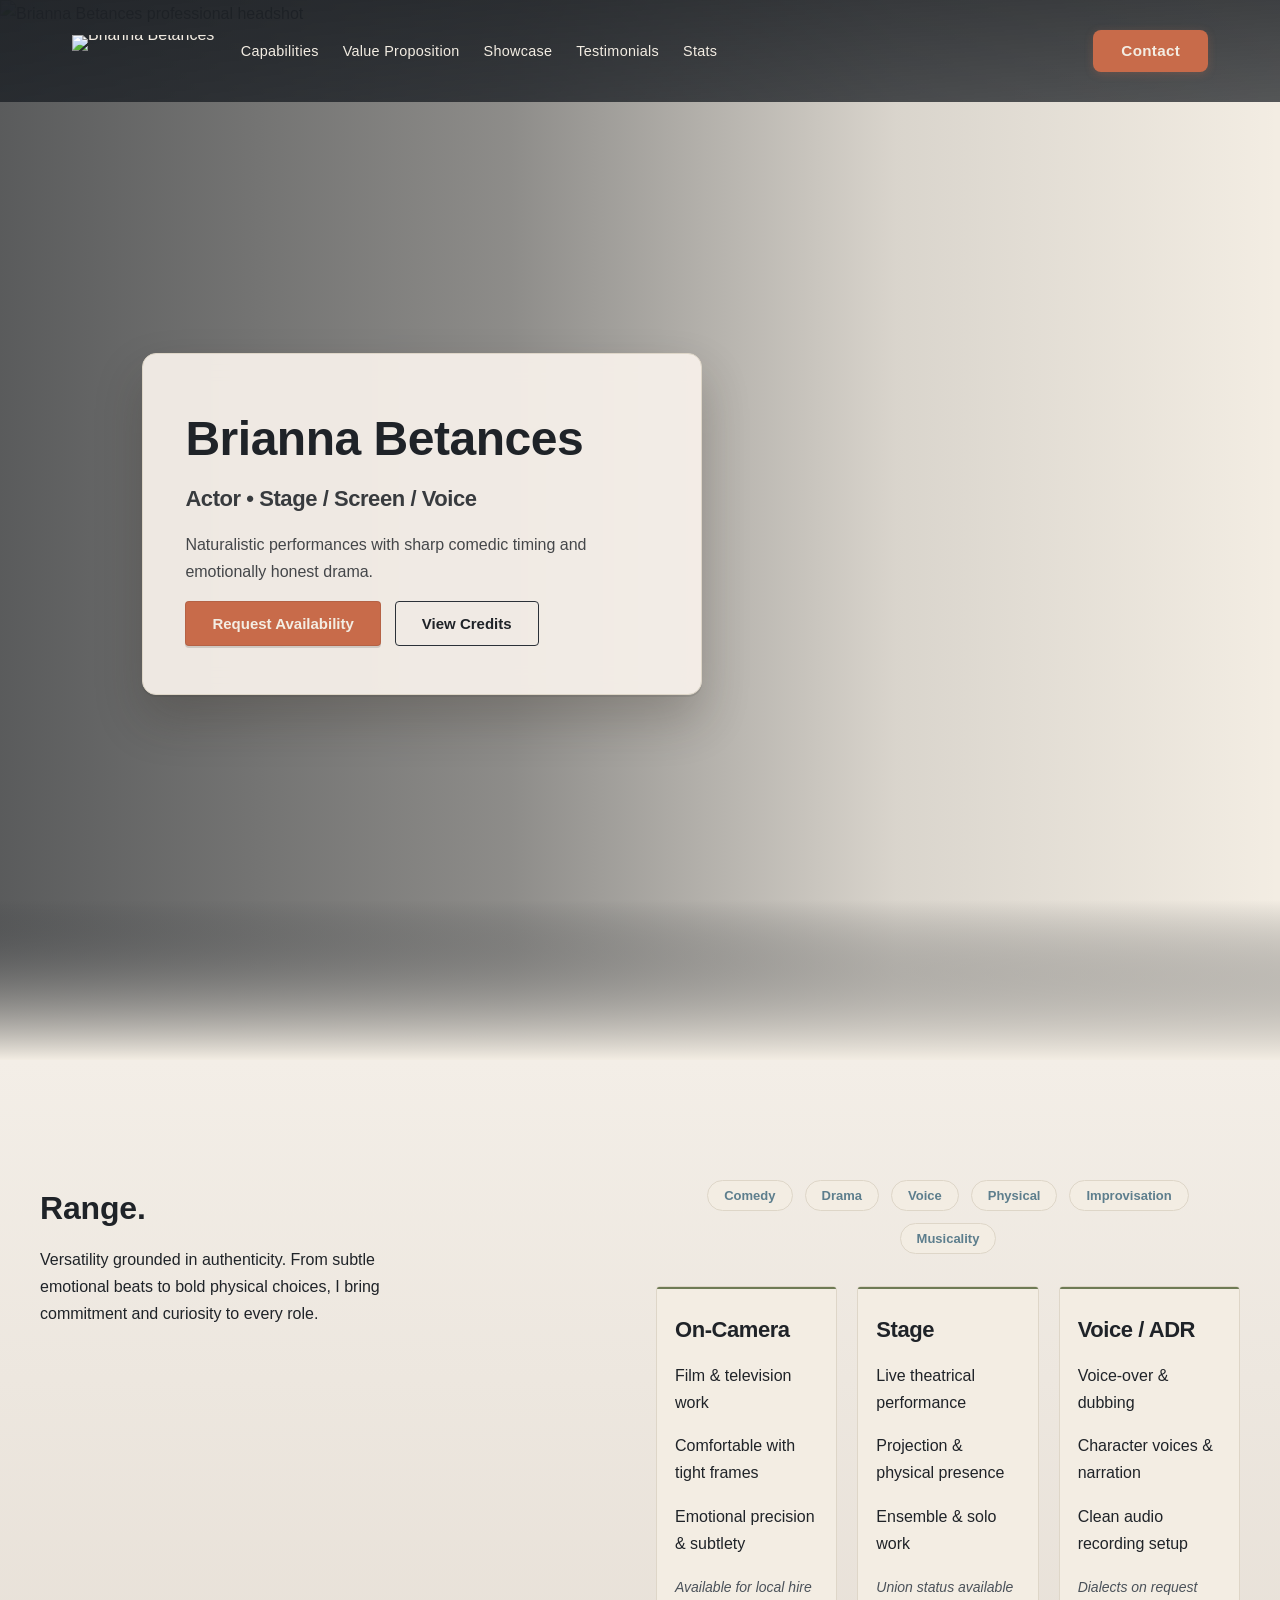
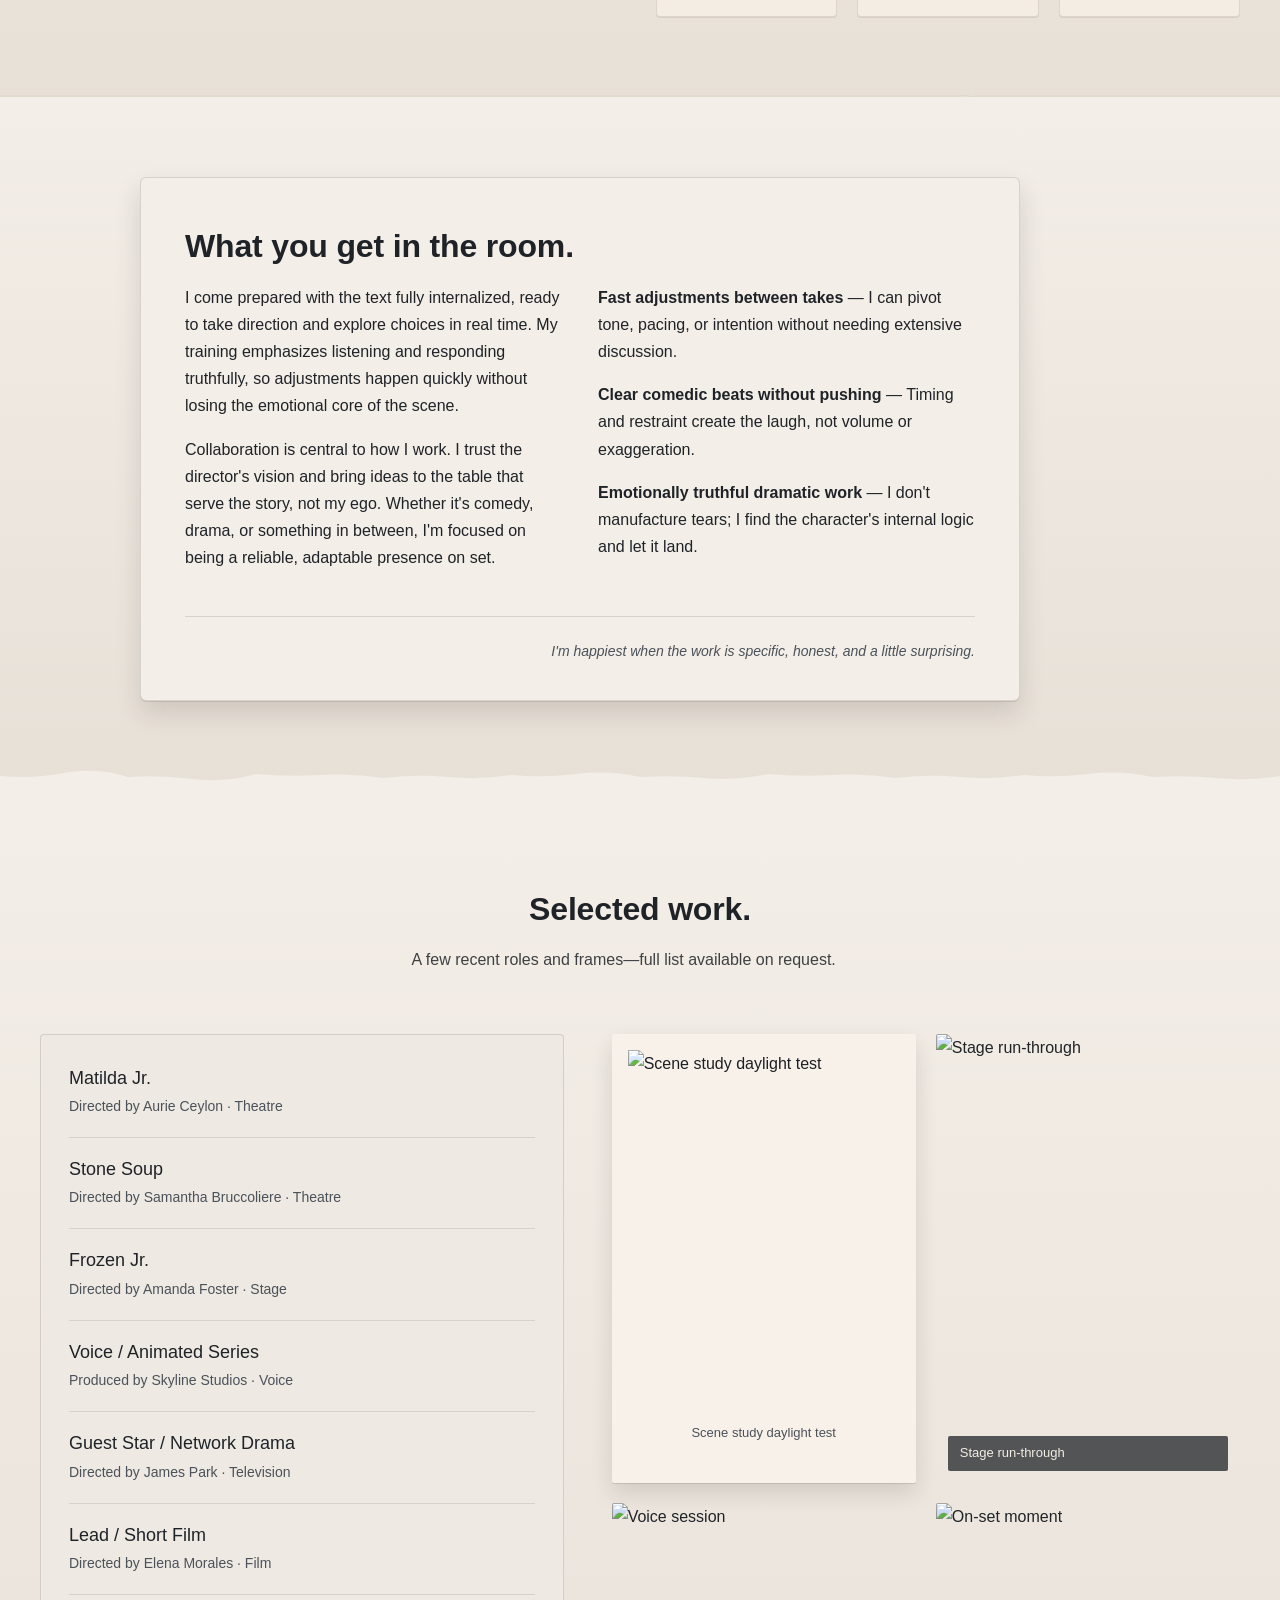
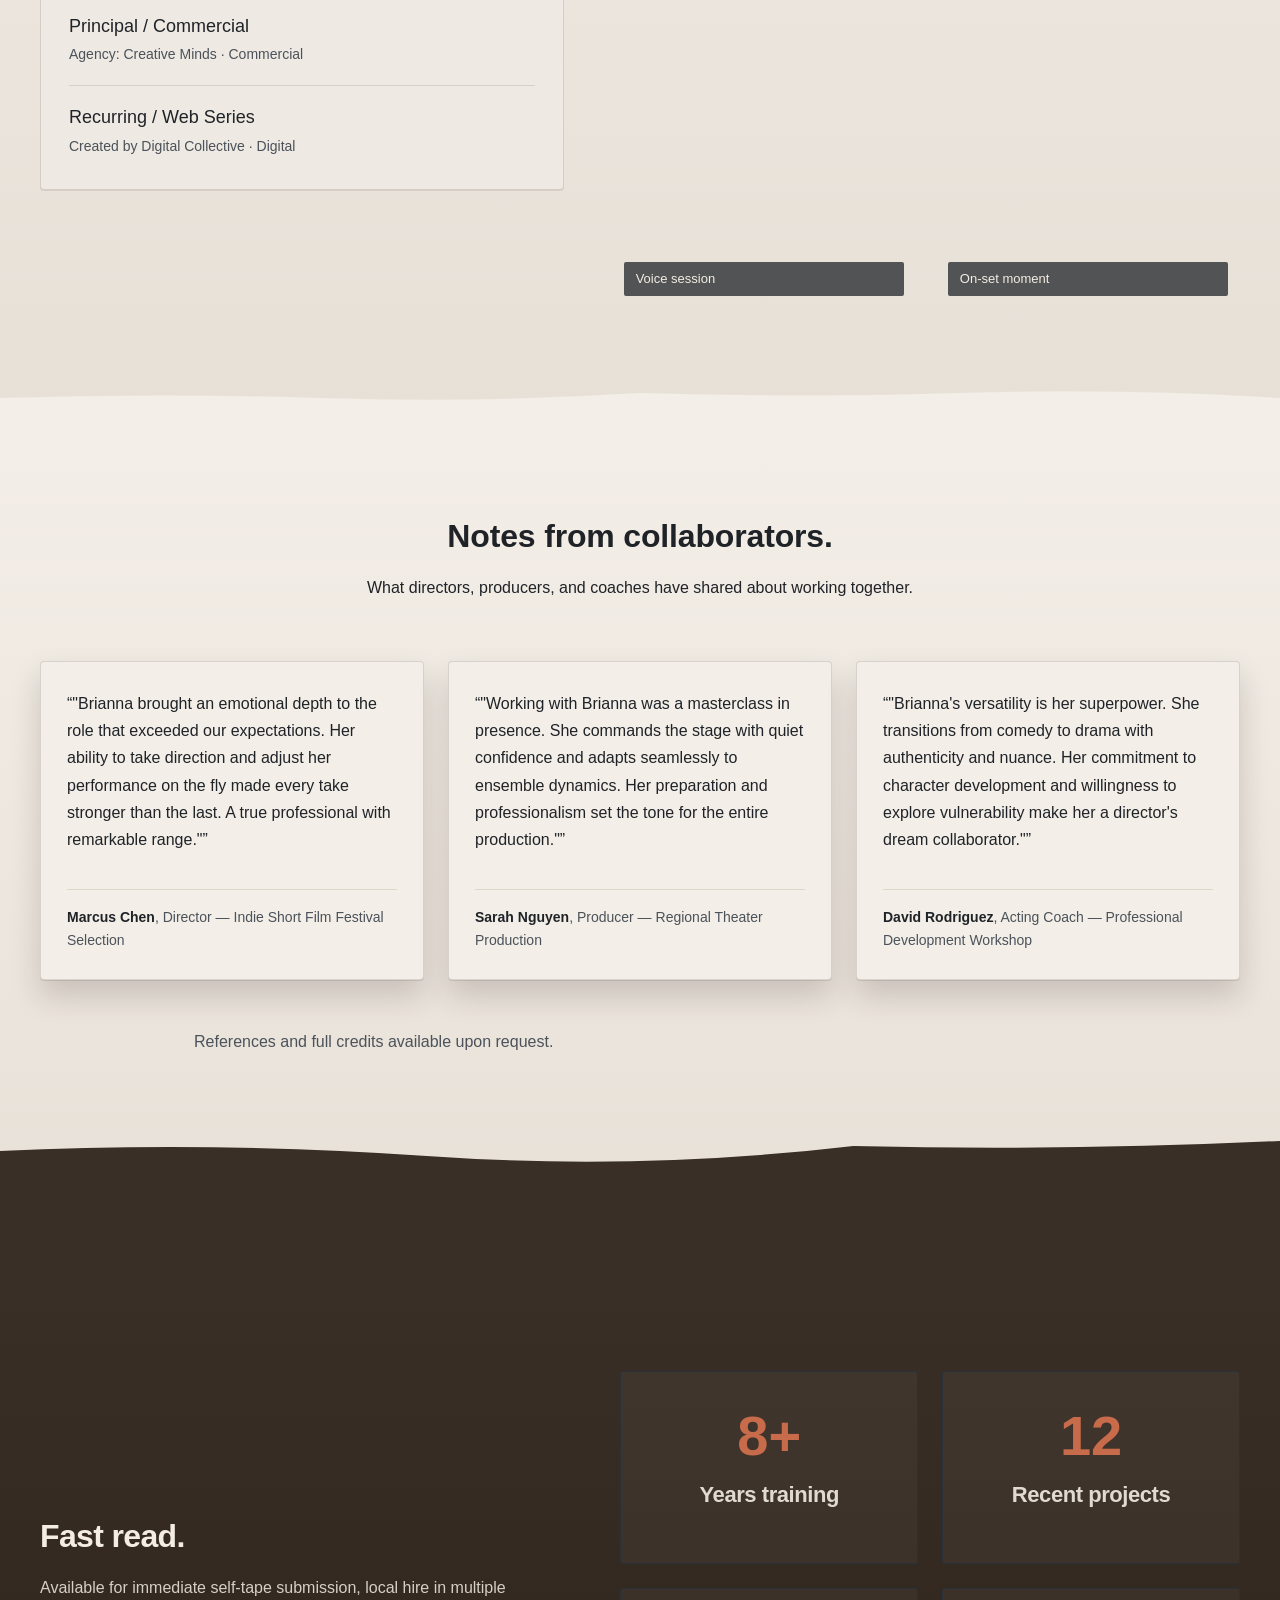
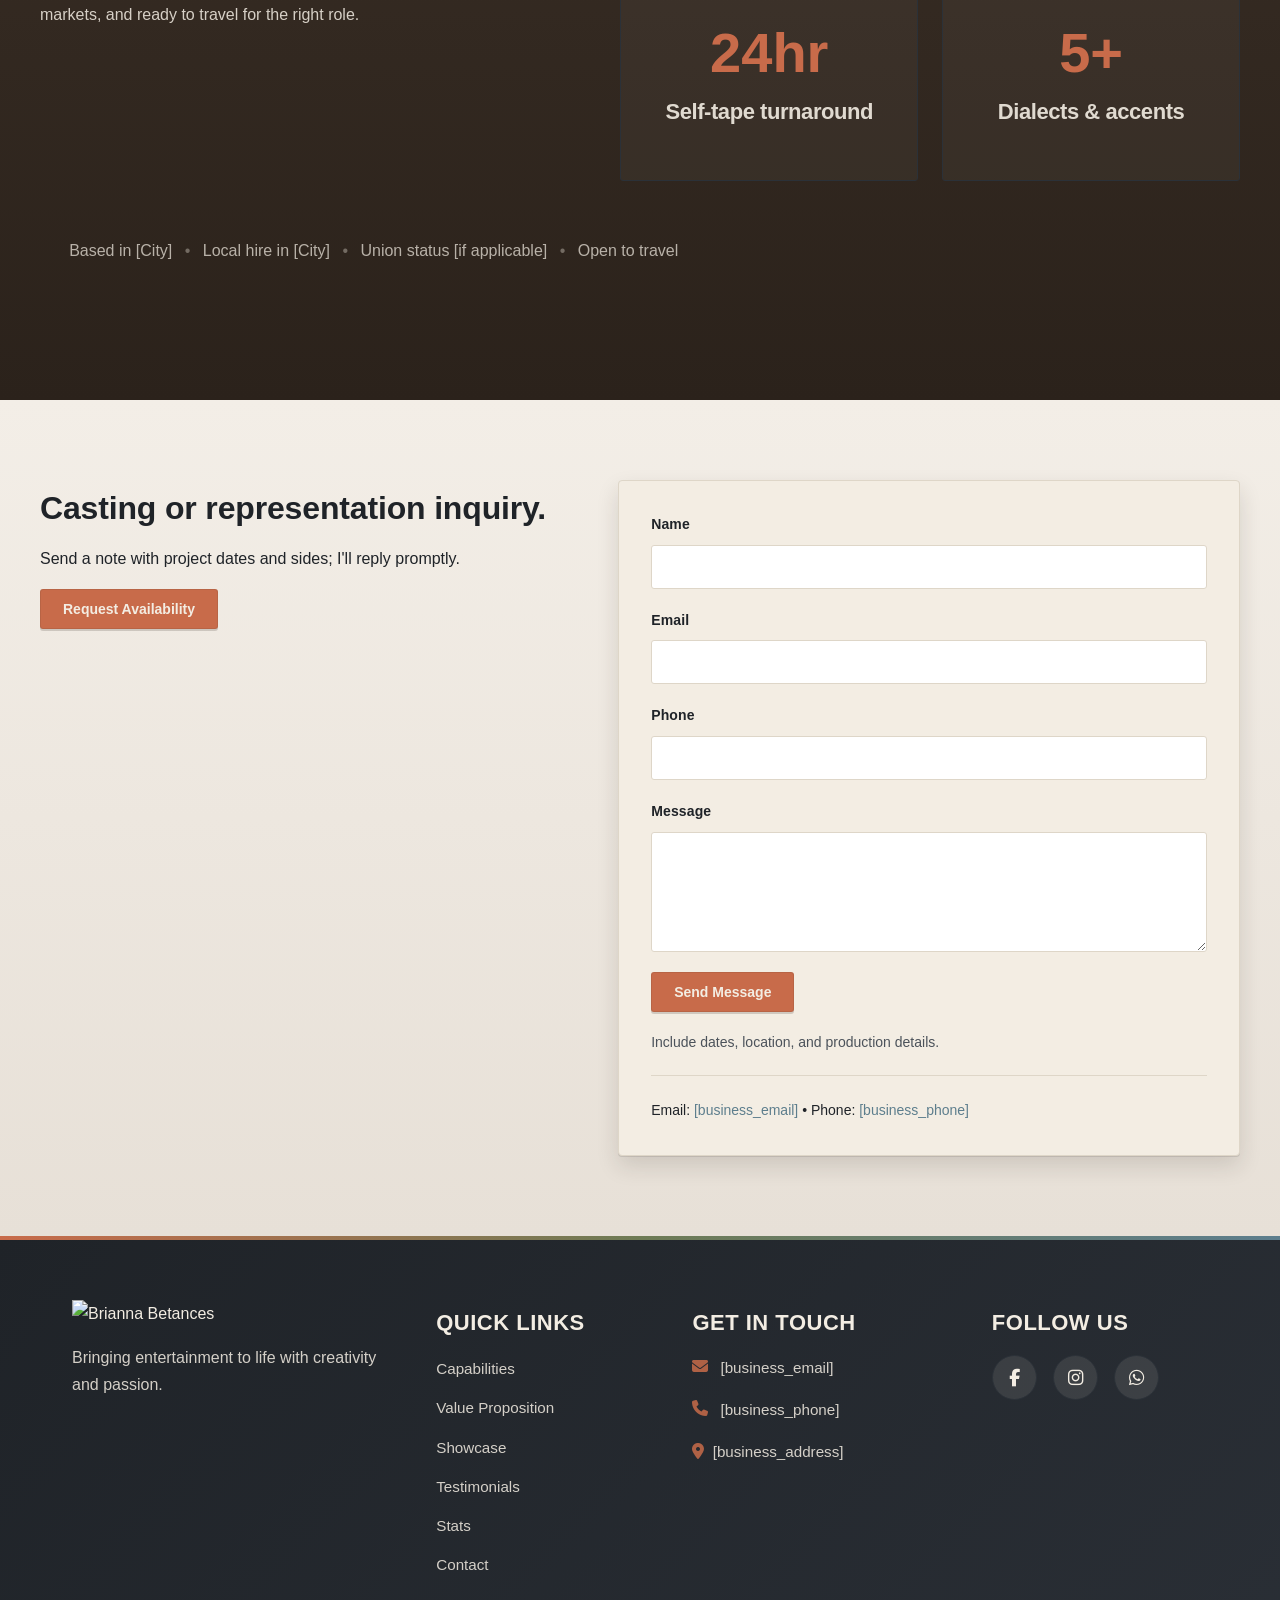
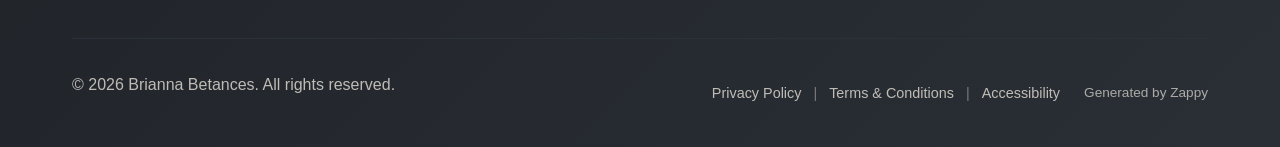
==== index.html @ 8a469cc2 "Background sync: Progressive GitHub Sync" ====
<!DOCTYPE html>
<html lang="en" dir="ltr">
<head>
    <meta charset="UTF-8">
    <meta name="viewport" content="width=device-width, initial-scale=1.0">
    <meta name="robots" content="index, follow">
    <title>Voice Acting Portfolio &amp; Headshots — Brianna Betances</title>
    <meta name="description" content="Explore Brianna Betances&#39; professional acting portfolio featuring voice acting demos, theatrical headshots, and performance reels. Discover versatile talent ready for your next production.">
    <meta name="keywords" content="voice acting portfolio, acting portfolio headshots, actor portfolio, acting portfolio examples, professional acting showcase">
    
    <!-- Favicons -->
    <link rel="icon" type="image/x-icon" href="/assets/favicon.ico">
    <link rel="icon" type="image/png" sizes="16x16" href="/assets/favicon-16x16.png">
    <link rel="icon" type="image/png" sizes="32x32" href="/assets/favicon-32x32.png">
    <link rel="icon" type="image/png" sizes="48x48" href="/assets/favicon-48x48.png">
    <link rel="icon" type="image/png" sizes="192x192" href="/assets/favicon-192x192.png">
    <link rel="icon" type="image/png" sizes="512x512" href="/assets/favicon-512x512.png">
    <link rel="apple-touch-icon" href="/assets/apple-touch-icon.png">
    <!-- Zappy Analytics -->
<script>
(function() {
  'use strict';
  
  // Configuration
  var config = {
    websiteId: '233d50db-b3a7-4fcc-b76b-6f503cc0b93e',
    apiUrl: 'https://api.zappy5.com/api/analytics/track',
    sessionDuration: 30 * 60 * 1000, // 30 minutes
    visitorDuration: 30 * 24 * 60 * 60 * 1000, // 30 days
    trackPageViews: true,
    trackClicks: true,
    trackFormSubmissions: true
  };
  
  // Generate or retrieve persistent visitor ID (30 days)
  function getVisitorId() {
    var visitorKey = 'zappy_visitor_' + config.websiteId;
    var visitor = null;
    
    try {
      visitor = localStorage.getItem(visitorKey);
      if (visitor) {
        var visitorData = JSON.parse(visitor);
        var now = Date.now();
        
        // Check if visitor ID is still valid (30 days)
        if (now - visitorData.created < config.visitorDuration) {
          // Update last seen timestamp
          visitorData.lastSeen = now;
          localStorage.setItem(visitorKey, JSON.stringify(visitorData));
          return visitorData.id;
        }
      }
    } catch (e) {
      console.warn('Zappy Analytics: LocalStorage not available');
    }
    
    // Generate new visitor ID
    var newVisitorId = 'zv_' + Date.now() + '_' + Math.random().toString(36).substr(2, 9);
    
    try {
      localStorage.setItem(visitorKey, JSON.stringify({
        id: newVisitorId,
        created: Date.now(),
        lastSeen: Date.now()
      }));
    } catch (e) {
      // Continue without local storage
    }
    
    return newVisitorId;
  }
  
  // Generate or retrieve session ID (30 minutes)
  function getSessionId() {
    var sessionKey = 'zappy_session_' + config.websiteId;
    var session = null;
    
    try {
      session = sessionStorage.getItem(sessionKey);
      if (session) {
        var sessionData = JSON.parse(session);
        var now = Date.now();
        
        // Check if session is still valid
        if (now - sessionData.timestamp < config.sessionDuration) {
          // Update timestamp
          sessionData.timestamp = now;
          sessionStorage.setItem(sessionKey, JSON.stringify(sessionData));
          return sessionData.id;
        }
      }
    } catch (e) {
      console.warn('Zappy Analytics: SessionStorage not available');
    }
    
    // Generate new session ID
    var newSessionId = 'zs_' + Date.now() + '_' + Math.random().toString(36).substr(2, 9);
    
    try {
      sessionStorage.setItem(sessionKey, JSON.stringify({
        id: newSessionId,
        timestamp: Date.now()
      }));
    } catch (e) {
      // Continue without session storage
    }
    
    return newSessionId;
  }
  
  var visitorId = getVisitorId();
  var sessionId = getSessionId();
  
  // Track an event
  function trackEvent(eventType, data) {
    data = data || {};
    
    var eventData = {
      website_id: config.websiteId,
      event_type: eventType,
      page_path: window.location.pathname,
      referrer: document.referrer || 'direct',
      visitor_id: visitorId,
      session_id: sessionId,
      metadata: data
    };
    
    // Use sendBeacon if available (better for page unload events)
    if (navigator.sendBeacon) {
      var blob = new Blob([JSON.stringify(eventData)], { type: 'application/json' });
      navigator.sendBeacon(config.apiUrl, blob);
    } else {
      // Fallback to fetch
      fetch(config.apiUrl, {
        method: 'POST',
        headers: {
          'Content-Type': 'application/json'
        },
        body: JSON.stringify(eventData),
        keepalive: true
      }).catch(function(error) {
        console.warn('Zappy Analytics: Failed to track event', error);
      });
    }
  }
  
  // Track page view
  if (config.trackPageViews) {
    trackEvent('pageview', {
      title: document.title,
      url: window.location.href
    });
  }
  
  // Track clicks on important elements
  if (config.trackClicks) {
    document.addEventListener('click', function(e) {
      var target = e.target;
      
      // Track button clicks (counted as actions)
      if (target.tagName === 'BUTTON' || target.closest('button')) {
        var button = target.tagName === 'BUTTON' ? target : target.closest('button');
        trackEvent('click', {
          element: 'button',
          text: button.textContent.trim().substring(0, 100),
          id: button.id || null,
          class: button.className || null
        });
      }
      
      // Track link clicks (navigation - not counted as actions)
      else if (target.tagName === 'A' || target.closest('a')) {
        var link = target.tagName === 'A' ? target : target.closest('a');
        trackEvent('navigation', {
          element: 'link',
          text: link.textContent.trim().substring(0, 100),
          href: link.href,
          external: link.hostname !== window.location.hostname
        });
      }
    }, true);
  }
  
  // Track form submissions
  if (config.trackFormSubmissions) {
    document.addEventListener('submit', function(e) {
      var form = e.target;
      
      trackEvent('form_submit', {
        form_id: form.id || null,
        form_name: form.name || null,
        form_action: form.action || null,
        form_method: form.method || 'GET'
      });
    }, true);
  }
  
  // Track time on page (send on page unload)
  var pageLoadTime = Date.now();
  
  window.addEventListener('beforeunload', function() {
    var timeOnPage = Math.floor((Date.now() - pageLoadTime) / 1000); // in seconds
    
    trackEvent('page_unload', {
      time_on_page: timeOnPage,
      page_path: window.location.pathname
    });
  });
  
  // Expose tracking function globally for custom events
  window.zappyAnalytics = {
    track: trackEvent,
    getVisitorId: function() { return visitorId; },
    getSessionId: function() { return sessionId; }
  };
  
})();
</script>
<!-- End Zappy Analytics -->
    <meta property="og:title" content="Voice Acting Portfolio &amp; Headshots — Brianna Betances">
  <meta property="og:description" content="Explore Brianna Betances' professional acting portfolio featuring voice acting demos, theatrical headshots, and performance reels. Discover versatile talent ready for your next production.">
  <meta property="og:type" content="website">
  <meta property="og:locale" content="en_US">
  
  <meta name="twitter:card" content="summary_large_image">
  <meta name="twitter:title" content="Voice Acting Portfolio &amp; Headshots — Brianna Betances">
  <meta name="twitter:description" content="Explore Brianna Betances' professional acting portfolio featuring voice acting demos, theatrical headshots, and performance reels. Discover versatile talent ready for your next production.">
  
  <link rel="stylesheet" href="https://cdnjs.cloudflare.com/ajax/libs/font-awesome/6.4.0/css/all.min.css">

    <!-- Favicons -->
    <link rel="icon" type="image/x-icon" href="/assets/favicon.ico">
    <link rel="icon" type="image/png" sizes="16x16" href="/assets/favicon-16x16.png">
    <link rel="icon" type="image/png" sizes="32x32" href="/assets/favicon-32x32.png">
    <link rel="icon" type="image/png" sizes="48x48" href="/assets/favicon-48x48.png">
    <link rel="icon" type="image/png" sizes="192x192" href="/assets/favicon-192x192.png">
    <link rel="icon" type="image/png" sizes="512x512" href="/assets/favicon-512x512.png">
    <link rel="apple-touch-icon" href="/assets/apple-touch-icon.png">
    <!-- Cookie Consent -->
    <link rel="stylesheet" href="https://cdn.jsdelivr.net/npm/vanilla-cookieconsent@3/dist/cookieconsent.css">
    <script src="https://cdn.jsdelivr.net/npm/vanilla-cookieconsent@3/dist/cookieconsent.umd.js"></script>
    <!-- Mickidum Accessibility Toolbar -->
    <script src="https://cdn.jsdelivr.net/gh/mickidum/acc_toolbar/acctoolbar/acctoolbar.min.js"></script>
    <link rel="stylesheet" href="/styles.css">

    <style id="zappy-dropdown-submenu-styles">
      /* ========== DESKTOP DROPDOWN SUBMENU STYLES ========== */
      /* Base styles for dropdown submenus - parent must be positioned */
      .nav-menu li:has(.sub-menu), nav li:has(.sub-menu), .navbar li:has(.sub-menu), #navMenu li:has(.sub-menu) { position: relative; }
      /* Submenu base - hidden by default */
      .nav-menu .sub-menu, nav .sub-menu, .navbar .sub-menu, #navMenu .sub-menu { display: block !important; position: absolute !important; top: 100%; left: 0; min-width: 220px; background: white; border-radius: 8px; box-shadow: 0 8px 25px rgba(0,0,0,0.15); padding: 8px 0; opacity: 0; visibility: hidden; transform: translateY(10px); transition: all 0.3s ease; z-index: 1000; list-style: none; pointer-events: none; }
      /* CRITICAL: Desktop hover styles to show dropdown */
      .nav-menu li:hover > .sub-menu, nav li:hover > .sub-menu, .navbar li:hover > .sub-menu, #navMenu li:hover > .sub-menu { opacity: 1 !important; visibility: visible !important; transform: translateY(0) !important; pointer-events: auto !important; }
      /* Submenu item styling */
      .sub-menu li { list-style: none; margin: 0; padding: 0; }
      .sub-menu a { display: block !important; padding: 10px 16px !important; color: var(--text-dark, #333) !important; font-weight: 500; text-decoration: none; white-space: nowrap; transition: background-color 0.2s; }
      .sub-menu a:hover { background-color: #f5f5f5; }
      /* RTL (Hebrew/Arabic) dropdown positioning */
      [dir="rtl"] .nav-menu .sub-menu, [dir="rtl"] nav .sub-menu, [dir="rtl"] .navbar .sub-menu, html[lang="he"] .nav-menu .sub-menu, html[lang="he"] nav .sub-menu, html[lang="he"] .navbar .sub-menu, html[lang="ar"] .nav-menu .sub-menu, html[lang="ar"] nav .sub-menu, html[lang="ar"] .navbar .sub-menu { left: auto !important; right: 0 !important; }
      /* Hide empty dropdown menus */
      .sub-menu:empty, .sub-menu:not(:has(li:not(.zappy-hidden-menu-item))), .sub-menu:not(:has(li)) { display: none !important; opacity: 0 !important; visibility: hidden !important; pointer-events: none !important; }
      /* Desktop: show submenu on Menu Group hover */
      li:has(.menu-group-title):hover > .sub-menu { opacity: 1 !important; visibility: visible !important; transform: translateY(0) !important; pointer-events: auto !important; }
      /* Menu Group title styling */
      .nav-menu > li > .menu-group-title, #navMenu > li > .menu-group-title { display: inline-block; padding: 0.5rem 1rem; cursor: default; user-select: none; }
      
      /* ========== MOBILE SUBMENU STYLES ========== */
      @media (max-width: 768px) {
        .nav-menu .sub-menu, nav .sub-menu, .navbar .sub-menu, #navMenu .sub-menu { position: static !important; transform: none !important; box-shadow: none !important; background: transparent !important; max-height: 0; overflow: hidden; opacity: 0; visibility: hidden; transition: max-height 0.3s ease, opacity 0.3s ease; padding: 0 !important; border-radius: 0 !important; }
        .sub-menu.mobile-expanded { max-height: 500px !important; opacity: 1 !important; visibility: visible !important; padding: 8px 0 8px 16px !important; }
        [dir="rtl"] .sub-menu.mobile-expanded, html[lang="he"] .sub-menu.mobile-expanded { padding: 8px 16px 8px 0 !important; }
        /* Disable hover behavior on mobile */
        .nav-menu li:hover > .sub-menu, nav li:hover > .sub-menu, .navbar li:hover > .sub-menu, #navMenu li:hover > .sub-menu { opacity: 0; visibility: hidden; pointer-events: none; }
        .nav-menu li > .sub-menu.mobile-expanded, nav li > .sub-menu.mobile-expanded, .navbar li > .sub-menu.mobile-expanded, #navMenu li > .sub-menu.mobile-expanded { opacity: 1 !important; visibility: visible !important; pointer-events: auto !important; }
        .nav-menu li:has(.sub-menu), nav li:has(.sub-menu), .navbar li:has(.sub-menu), #navMenu li:has(.sub-menu) { display: flex !important; flex-wrap: wrap !important; align-items: center !important; position: relative !important; min-height: 44px !important; }
        .nav-menu li:has(.sub-menu) > a, nav li:has(.sub-menu) > a, .navbar li:has(.sub-menu) > a, #navMenu li:has(.sub-menu) > a { flex: 1 !important; min-width: 0 !important; }
        .nav-menu li:has(.sub-menu) > .menu-group-title, nav li:has(.sub-menu) > .menu-group-title, .navbar li:has(.sub-menu) > .menu-group-title, #navMenu li:has(.sub-menu) > .menu-group-title { flex: 1 !important; min-width: 0 !important; padding: 0 !important; line-height: inherit !important; }
        .nav-menu li:has(.sub-menu) > .sub-menu, nav li:has(.sub-menu) > .sub-menu, .navbar li:has(.sub-menu) > .sub-menu, #navMenu li:has(.sub-menu) > .sub-menu { flex-basis: 100% !important; width: 100% !important; }
        .nav-menu li:has(.sub-menu) > a [class*="chevron"], .nav-menu li:has(.sub-menu) > a [class*="arrow"], .nav-menu li:has(.sub-menu) > a .fa-chevron-down, .nav-menu li:has(.sub-menu) > a .fa-angle-down, nav li:has(.sub-menu) > a [class*="chevron"], nav li:has(.sub-menu) > a [class*="arrow"], #navMenu li:has(.sub-menu) > a [class*="chevron"], #navMenu li:has(.sub-menu) > a [class*="arrow"] { display: none !important; visibility: hidden !important; }
        .mobile-submenu-toggle { display: flex !important; align-items: center !important; justify-content: center !important; width: 44px !important; height: auto !important; background: transparent !important; border: none !important; cursor: pointer !important; color: var(--text-dark) !important; position: static !important; flex-shrink: 0 !important; align-self: stretch !important; z-index: 2 !important; padding: 0 !important; margin: 0 !important; }
        .mobile-submenu-toggle::after { content: '' !important; width: 0 !important; height: 0 !important; border-left: 6px solid transparent !important; border-right: 6px solid transparent !important; border-top: 7px solid currentColor !important; transition: transform 0.3s ease !important; }
        .mobile-submenu-toggle.expanded::after { transform: rotate(180deg) !important; }
        .sub-menu a { padding: 10px 0 !important; display: block !important; color: var(--text-dark) !important; }
        .navbar .sub-menu li a, nav.navbar .sub-menu li a, .zappy-products-dropdown .sub-menu a { color: var(--text-dark) !important; }
      }
      @media (min-width: 769px) { .mobile-submenu-toggle { display: none !important; } }
    </style>

    <style id="mobile-lang-menu-deployed-css">
    @media (max-width: 768px) {
      .lang-switcher,
      .nav-cta-container .lang-switcher,
      .nav-container .lang-switcher,
      .navbar .lang-switcher,
      .navbar .nav-cta-container .lang-switcher,
      .nav-icons-left .lang-switcher,
      .nav-ecommerce-icons .lang-switcher { display: none !important; }
      .mobile-lang-menu { width: 100%; border-top: 1px solid rgba(128,128,128,0.2); padding: 8px 0 0 0; margin-top: 8px; }
      .mobile-lang-toggle { display: flex !important; align-items: center; justify-content: space-between; width: 100%; padding: 12px 16px; background: none; border: none; cursor: pointer; font-size: 15px; color: inherit; font-family: inherit; }
      .mobile-lang-toggle::after { content: ''; display: inline-block; width: 8px; height: 8px; border-right: 2px solid currentColor; border-bottom: 2px solid currentColor; transform: rotate(45deg); transition: transform 0.3s ease; margin-left: 8px; }
      .mobile-lang-toggle.expanded::after { transform: rotate(-135deg); }
      .mobile-lang-options { max-height: 0; overflow: hidden; transition: max-height 0.3s ease; }
      .mobile-lang-options.expanded { max-height: 300px; }
      .mobile-lang-option { display: flex !important; align-items: center; gap: 10px; padding: 10px 24px; text-decoration: none; color: inherit; font-size: 14px; font-family: inherit; }
      .mobile-lang-option:hover { background: rgba(128,128,128,0.1); }
      .mobile-lang-option.active { font-weight: 600; opacity: 0.7; pointer-events: none; }
      .mobile-lang-option img { width: 20px; height: 20px; border-radius: 50%; }
    }
    @media (min-width: 769px) {
      .mobile-lang-menu { display: none !important; }
    }
    </style>

    <style id="zappy-widget-visibility">
      #mic-access-tool-general-button, .mic-access-tool-general-button,
      #mic-init-access-tool .mic-access-tool-general-button, #mic-init-access-tool #mic-access-tool-general-button,
      ._access-icon, #mic-access-tool-box, .mic-access-tool-box,
      #mic-init-access-tool #mic-access-tool-box, div[id*="mic-access-tool-box"], ._access-menu {
        display: none !important; visibility: hidden !important; opacity: 0 !important; pointer-events: none !important;
      }
    </style>
</head>
<body>

  <nav class="navbar">
  <button class="mobile-toggle" id="mobileToggle" aria-label="Menu">
    <svg class="hamburger-icon" width="24" height="24" viewbox="0 0 24 24" fill="none">
      <path d="M3 12h18M3 6h18M3 18h18" stroke="currentColor" stroke-width="2" stroke-linecap="round"></path>
    </svg>
    <svg class="close-icon" width="24" height="24" viewbox="0 0 24 24" fill="none" style="display: none;">
      <path d="M18 6L6 18M6 6l12 12" stroke="currentColor" stroke-width="2" stroke-linecap="round"></path>
    </svg>
  </button>
  
  <button class="phone-header-btn" aria-label="Call">
    <svg width="20" height="20" viewbox="0 0 24 24" fill="currentColor">
      <path d="M22 16.92v3a2 2 0 0 1-2.18 2 19.79 19.79 0 0 1-8.63-3.07 19.5 19.5 0 0 1-6-6 19.79 19.79 0 0 1-3.07-8.67A2 2 0 0 1 4.11 2h3a2 2 0 0 1 2 1.72 12.84 12.84 0 0 0 .7 2.81 2 2 0 0 1-.45 2.11L8.09 9.91a16 16 0 0 0 6 6l1.27-1.27a2 2 0 0 1 2.11-.45 12.84 12.84 0 0 0 2.81.7A2 2 0 0 1 22 16.92z"></path>
    </svg>
  </button>
  
  <div class="nav-container">
    <div class="nav-brand">
      <a href="/" class="logo-link">
        <img src="/assets/brianna-betances-entertainment-logo.webp" alt="Brianna Betances" class="logo">
      </a>
    </div>
    
    <ul class="nav-menu" id="navMenu"><li><a href="#capabilities">Capabilities</a></li><li><a href="#value-proposition">Value Proposition</a></li><li><a href="#showcase">Showcase</a></li><li><a href="#testimonials">Testimonials</a></li><li><a href="#stats">Stats</a></li></ul>
    
    <div class="nav-cta-container">
      <a href="#contact" class="nav-cta-btn">Contact</a>
    </div>
  </div>
</nav>
<script>

// Navbar Mobile Menu Toggle and Contrast Fix
(function() {
  // Use 'load' event instead of 'DOMContentLoaded' to ensure we run AFTER all other scripts
  window.addEventListener('load', function() {
    
    // FIX MOBILE BUTTON CONTRAST
    // Detect navbar background color and apply contrasting color to mobile buttons
    const navbar = document.querySelector('.navbar, nav, header');
    if (!navbar) {
      console.log('[Navbar] Navbar element not found');
      return;
    }
    
    // DECLARE VARIABLES EARLY to avoid Temporal Dead Zone errors
    // These are used in multiple places below
    let mobileToggle = document.getElementById('mobileToggle') ||
                       document.querySelector('.mobile-toggle') ||
                       document.querySelector('.hamburger') ||
                       document.querySelector('.hamburger-menu') ||
                       document.querySelector('.menu-toggle') ||
                       document.querySelector('.burger-menu') ||
                       document.querySelector('[aria-label="Menu"]') ||
                       document.querySelector('[aria-label="תפריט"]');
    
    const phoneBtn = document.querySelector('.phone-header-btn');
    
    const computedStyle = window.getComputedStyle(navbar);
    let bgColor = computedStyle.backgroundColor;
    
    console.log('[Navbar] Initial navbar background:', bgColor);
    
    // Check if background is transparent or rgba with 0 alpha
    const isTransparent = bgColor === 'transparent' || 
                         bgColor === 'rgba(0, 0, 0, 0)' ||
                         (bgColor.startsWith('rgba') && bgColor.includes(', 0)'));
    
    if (isTransparent) {
      // Check for background-image or gradient
      const bgImage = computedStyle.backgroundImage;
      if (bgImage && bgImage !== 'none') {
        console.log('[Navbar] Navbar has background image/gradient, using dark text');
        bgColor = 'rgb(240, 240, 240)'; // Assume light background
      } else {
        // Transparent navbar - check body background
        const bodyBg = window.getComputedStyle(document.body).backgroundColor;
        console.log('[Navbar] Navbar transparent, using body background:', bodyBg);
        bgColor = bodyBg;
      }
    }
    
    // Calculate luminance to determine if background is light or dark
    const rgb = bgColor.match(/\d+/g);
    if (rgb && rgb.length >= 3) {
      const r = parseInt(rgb[0]);
      const g = parseInt(rgb[1]);
      const b = parseInt(rgb[2]);
      const luminance = (0.299 * r + 0.587 * g + 0.114 * b) / 255;
      
      // Mobile button colors are set by Claude's AI-generated CSS (same as .nav-menu a)
      // No dynamic color overrides needed - colors come from the generated navbar CSS
      console.log('[Navbar] Mobile button colors preserved from Claude CSS (luminance:', luminance.toFixed(2) + ')');
      
      // FIX ICON SIZES - Ensure SVGs are properly sized and visible
      // INJECT CRITICAL CSS TO OVERRIDE ANY CONFLICTING RULES
      const criticalCSS = document.createElement('style');
      criticalCSS.id = 'zappy-mobile-nav-fix';
      const htmlLang = document.documentElement.lang || 'en';
      const htmlDir = document.documentElement.dir || 'ltr';
      // Check both dir attribute AND lang for RTL detection
      // dir="rtl" is the most reliable indicator
      const isRTL = htmlDir === 'rtl' || htmlLang === 'he' || htmlLang === 'ar';
      
      criticalCSS.textContent = `
        /* Hide mobile buttons on desktop, show only on mobile */
        @media (min-width: 769px) {
          .mobile-toggle,
          .phone-header-btn {
            display: none !important;
          }
        }
        
        /* Show and position mobile buttons correctly on mobile */
        @media (max-width: 768px) {
          .mobile-toggle,
          .phone-header-btn {
            position: absolute !important;
            top: 50% !important;
            transform: translateY(-50%) !important;
            z-index: 1001 !important;
            display: flex !important;
            align-items: center !important;
            justify-content: center !important;
            width: 36px !important;
            height: 36px !important;
            border-radius: 50% !important;
            border: none !important;
            cursor: pointer !important;
            padding: 6px !important;
            background: none !important;
            color: var(--nav-text, var(--text-dark)) !important;
          }
          
          /* LTR positioning (default): hamburger LEFT, phone RIGHT */
          html:not([dir="rtl"]):not([lang="he"]):not([lang="ar"]) .mobile-toggle,
          html[dir="ltr"] .mobile-toggle {
            left: 12px !important;
            right: auto !important;
          }
          html:not([dir="rtl"]):not([lang="he"]):not([lang="ar"]) .phone-header-btn,
          html[dir="ltr"] .phone-header-btn {
            right: 12px !important;
            left: auto !important;
          }
          
          /* RTL positioning: hamburger RIGHT, phone LEFT */
          html[dir="rtl"] .mobile-toggle,
          html[lang="he"] .mobile-toggle,
          html[lang="ar"] .mobile-toggle {
            right: 12px !important;
            left: auto !important;
          }
          html[dir="rtl"] .phone-header-btn,
          html[lang="he"] .phone-header-btn,
          html[lang="ar"] .phone-header-btn {
            left: 12px !important;
            right: auto !important;
          }
          
          /* CRITICAL: Ensure nav-container has min-height on mobile */
          /* All children are positioned absolutely/fixed on mobile, so height:auto collapses to 0 */
          .nav-container {
            min-height: 70px !important;
            position: relative !important;
          }
          
          /* Ensure SVG icons are properly sized and inherit color */
          .mobile-toggle svg,
          .phone-header-btn svg {
            width: 24px !important;
            height: 24px !important;
            /* Don't force display - let JavaScript control hamburger/close toggle */
          }
          
          /* Reset nav-cta-container on mobile - remove desktop box-shadow/padding */
          /* that creates a visible ghost box when CTA button is hidden */
          .nav-cta-container {
            box-shadow: none !important;
            padding: 0 !important;
          }
          
          /* Hide nav-cta-container entirely on mobile when there's no lang-switcher */
          /* (only the CTA button is inside, and it's hidden on mobile) */
          .nav-cta-container:not(:has(.lang-switcher)) {
            display: none !important;
          }
          
          /* CRITICAL: Prevent hero image fade gradient from bleeding over headline text */
          /* The .image-fade-gradient has bottom: -30px (extends below parent) */
          /* On mobile stacked layout, this overlaps the h1 text below the image */
          .hero-image-column {
            overflow: hidden !important;
          }
          .image-fade-gradient {
            bottom: 0 !important;
          }
          
          /* Hide desktop language switcher on mobile - hamburger menu handles it */
          /* High specificity to override stored CSS */
          .lang-switcher,
          .nav-cta-container .lang-switcher,
          .nav-container .lang-switcher,
          .navbar .lang-switcher,
          .navbar .nav-cta-container .lang-switcher {
            display: none !important;
          }
        }
      `;
      
      // Remove existing fix if present and inject new one
      const existing = document.getElementById('zappy-mobile-nav-fix');
      if (existing) existing.remove();
      document.head.appendChild(criticalCSS);
      
      console.log('[Navbar] Critical CSS injected for mobile nav positioning');
      
      // ONLY apply inline positioning styles on mobile viewport
      // On desktop, the CSS handles hiding these buttons with display: none
      // Inline styles were breaking desktop layout by overriding CSS
      const isMobileViewport = window.innerWidth <= 768;
      
      if (mobileToggle) {
        // Icon sizing applies to all viewports for consistency
        const hamburgerIcon = mobileToggle.querySelector('.hamburger-icon');
        const closeIcon = mobileToggle.querySelector('.close-icon');
        
        if (hamburgerIcon) {
          hamburgerIcon.style.setProperty('width', '24px', 'important');
          hamburgerIcon.style.setProperty('height', '24px', 'important');
          hamburgerIcon.style.setProperty('display', 'block', 'important'); // Show hamburger by default
        }
        if (closeIcon) {
          closeIcon.style.setProperty('width', '24px', 'important');
          closeIcon.style.setProperty('height', '24px', 'important');
          closeIcon.style.setProperty('display', 'none', 'important'); // Hide close icon by default
        }
        
        // ONLY set positioning inline styles on mobile
        if (isMobileViewport) {
          mobileToggle.style.setProperty('position', 'absolute', 'important');
          mobileToggle.style.setProperty('top', '50%', 'important');
          mobileToggle.style.setProperty('transform', 'translateY(-50%)', 'important');
          mobileToggle.style.setProperty('z-index', '1001', 'important');
          
          // Clear any inline left/right so CSS can take over based on html[dir]
          mobileToggle.style.removeProperty('left');
          mobileToggle.style.removeProperty('right');
          
          console.log('[Navbar] Mobile toggle positioning applied (mobile viewport)');
        } else {
          // On desktop, clear any positioning styles to let CSS handle it
          mobileToggle.style.removeProperty('position');
          mobileToggle.style.removeProperty('top');
          mobileToggle.style.removeProperty('transform');
          mobileToggle.style.removeProperty('z-index');
          mobileToggle.style.removeProperty('left');
          mobileToggle.style.removeProperty('right');
          console.log('[Navbar] Desktop viewport - cleared mobile toggle inline positioning');
        }
      }
      
      if (phoneBtn) {
        // Icon sizing applies to all viewports
        const phoneIcon = phoneBtn.querySelector('svg');
        if (phoneIcon) {
          phoneIcon.style.width = '24px';
          phoneIcon.style.height = '24px';
          phoneIcon.setAttribute('width', '24');
          phoneIcon.setAttribute('height', '24');
        }
        
        // ONLY set positioning inline styles on mobile
        if (isMobileViewport) {
          phoneBtn.style.setProperty('position', 'absolute', 'important');
          phoneBtn.style.setProperty('top', '50%', 'important');
          phoneBtn.style.setProperty('transform', 'translateY(-50%)', 'important');
          phoneBtn.style.setProperty('z-index', '1001', 'important');
          
          // Clear any inline left/right so CSS can take over based on html[dir]
          phoneBtn.style.removeProperty('left');
          phoneBtn.style.removeProperty('right');
          
          console.log('[Navbar] Phone button positioning applied (mobile viewport)');
        } else {
          // On desktop, clear any positioning styles to let CSS handle it
          phoneBtn.style.removeProperty('position');
          phoneBtn.style.removeProperty('top');
          phoneBtn.style.removeProperty('transform');
          phoneBtn.style.removeProperty('z-index');
          phoneBtn.style.removeProperty('left');
          phoneBtn.style.removeProperty('right');
          console.log('[Navbar] Desktop viewport - cleared phone button inline positioning');
        }
      }
    } else {
      console.log('[Navbar] Could not parse background color:', bgColor);
    }
    
    // MOBILE MENU TOGGLE
    // Re-query in case DOM changed (mobileToggle already declared at top of function)
    mobileToggle = document.getElementById('mobileToggle') ||
                   document.querySelector('.mobile-toggle') ||
                   document.querySelector('.hamburger') ||
                   document.querySelector('.hamburger-menu') ||
                   document.querySelector('.menu-toggle') ||
                   document.querySelector('.burger-menu') ||
                   document.querySelector('[aria-label="Menu"]') ||
                   document.querySelector('[aria-label="תפריט"]');
    
    // EXPANDED SEARCH: Find nav menu by ID or class
    const navMenu = document.getElementById('navMenu') ||
                  document.querySelector('.nav-menu') ||
                  document.querySelector('.nav-links') ||
                  document.querySelector('nav ul:not(.submenu)');
    
    if (!mobileToggle || !navMenu) {
      console.log('[Navbar] Mobile toggle or menu not found:', { toggle: !!mobileToggle, menu: !!navMenu });
      return;
    }
    
    // Ensure navMenu has ID for CSS targeting
    if (!navMenu.id) {
      navMenu.id = 'navMenu';
    }
    
    console.log('[Navbar] Initializing mobile menu...');
    
    // Remove any existing event listeners by cloning the button
    const newToggle = mobileToggle.cloneNode(true);
    mobileToggle.parentNode.replaceChild(newToggle, mobileToggle);
    
    // Toggle menu on button click - use newToggle now
    newToggle.addEventListener('click', function(e) {
      e.preventDefault();
      e.stopPropagation();
      
      const hamburgerIcon = this.querySelector('.hamburger-icon');
      const closeIcon = this.querySelector('.close-icon');
      const isActive = navMenu.classList.contains('active');
      
      if (isActive) {
        // Close menu
        navMenu.classList.remove('active');
        if (hamburgerIcon) hamburgerIcon.style.setProperty('display', 'block', 'important');
        if (closeIcon) closeIcon.style.setProperty('display', 'none', 'important');
        document.body.style.overflow = '';
        console.log('[Navbar] Menu closed');
      } else {
        // Open menu
        navMenu.classList.add('active');
        if (hamburgerIcon) hamburgerIcon.style.setProperty('display', 'none', 'important');
        if (closeIcon) closeIcon.style.setProperty('display', 'block', 'important');
        document.body.style.overflow = 'hidden';
        console.log('[Navbar] Menu opened');
      }
    });
    
    // Close menu when clicking nav links (but NOT dropdown toggles)
    const navLinks = navMenu.querySelectorAll('a');
    navLinks.forEach(function(link) {
      link.addEventListener('click', function() {
        // Don't close if it's a dropdown child (unless it's a real navigation link)
        if (this.getAttribute('href') === '#') return;
        
        const hamburgerIcon = newToggle.querySelector('.hamburger-icon');
        const closeIcon = newToggle.querySelector('.close-icon');
        
        navMenu.classList.remove('active');
        if (hamburgerIcon) hamburgerIcon.style.setProperty('display', 'block', 'important');
        if (closeIcon) closeIcon.style.setProperty('display', 'none', 'important');
        document.body.style.overflow = '';
        console.log('[Navbar] Menu closed (link clicked)');
      });
    });
    
    // DROPDOWN MENU TOGGLE (for mobile and touch devices)
    var dropdownToggles = navMenu.querySelectorAll('.dropdown-toggle');
    dropdownToggles.forEach(function(toggle) {
      toggle.addEventListener('click', function(e) {
        e.preventDefault();
        e.stopPropagation();
        var parent = this.closest('.nav-dropdown');
        if (!parent) return;
        
        // Close other open dropdowns at the same level
        var siblings = parent.parentNode.querySelectorAll('.nav-dropdown.open');
        siblings.forEach(function(sib) {
          if (sib !== parent) sib.classList.remove('open');
        });
        
        parent.classList.toggle('open');
        console.log('[Navbar] Dropdown toggled:', parent.classList.contains('open') ? 'open' : 'closed');
      });
    });
    
    // Close dropdowns when clicking outside
    document.addEventListener('click', function(e) {
      if (!e.target.closest('.nav-dropdown')) {
        var openDropdowns = document.querySelectorAll('.nav-dropdown.open');
        openDropdowns.forEach(function(dd) { dd.classList.remove('open'); });
      }
    });
    
    console.log('[Navbar] Dropdown handlers initialized for ' + dropdownToggles.length + ' dropdowns');
    
    // Phone button functionality (phoneBtn already declared at top of function)
    if (phoneBtn) {
      phoneBtn.addEventListener('click', function() {
        // Get phone number from placeholder in page or use default
        const phoneLinks = document.querySelectorAll('a[href^="tel:"]');
        const phoneNumber = phoneLinks.length > 0 
          ? phoneLinks[0].getAttribute('href').replace('tel:', '')
          : '[business_phone]';
        
        window.location.href = 'tel:' + phoneNumber;
        console.log('[Navbar] Phone button clicked');
      });
    }
    
    console.log('[Navbar] Mobile menu initialized successfully');
    
    // === WHATSAPP BUTTON VISIBILITY FIX ===
    // Ensure WhatsApp floating button is hidden on desktop and visible on mobile
    // IMPORTANT: Only target the floating button by its class, NOT generic wa.me links
    const handleWhatsAppVisibility = function() {
      const whatsappBtn = document.querySelector('.whatsapp-float');
      if (whatsappBtn) {
        const isDesktop = window.innerWidth >= 769;
        if (isDesktop) {
          whatsappBtn.style.setProperty('display', 'none', 'important');
          whatsappBtn.style.setProperty('visibility', 'hidden', 'important');
          whatsappBtn.style.setProperty('opacity', '0', 'important');
          whatsappBtn.style.setProperty('pointer-events', 'none', 'important');
          console.log('[WhatsApp] Button hidden on desktop');
        } else {
          whatsappBtn.style.removeProperty('display');
          whatsappBtn.style.removeProperty('visibility');
          whatsappBtn.style.removeProperty('opacity');
          whatsappBtn.style.removeProperty('pointer-events');
          console.log('[WhatsApp] Button visible on mobile');
        }
      }
    };
    
    // Run on load
    handleWhatsAppVisibility();
    
    // Run on resize with debouncing
    let resizeTimer;
    window.addEventListener('resize', function() {
      clearTimeout(resizeTimer);
      resizeTimer = setTimeout(handleWhatsAppVisibility, 100);
    });
  });
})();

</script>
  
  <main>
    <section id="hero" class="home-hero-section" data-layout-spec="Home-hero" data-hero-type="fullscreen-scrim">
  <div class="home-hero-section__background">
    <img data-hero-bg="true" data-placeholder="home-hero-headshot" data-context="Professional natural-light headshot of a young female actor with warm, approachable expression. Slightly desaturated color palette with soft focus. Subject positioned on the right side of frame with generous negative space on the left for text overlay. Natural outdoor or studio lighting with soft shadows. Clean, editorial photography style suitable for casting portfolio." width="1920" height="1080" src="/assets/site-home-hero-headshot.webp" alt="Brianna Betances professional headshot" class="home-hero-section__bg-image">
  </div>
  
  <div class="home-hero-section__scrim" aria-hidden="true"></div>
  
  <div class="home-hero-section__content-wrapper">
    <div class="home-hero-section__overlay-card">
      <h1 class="home-hero-section__title">Brianna Betances</h1>
      <h3 class="home-hero-section__subtitle">Actor • Stage / Screen / Voice</h3>
      <p class="home-hero-section__tagline">Naturalistic performances with sharp comedic timing and emotionally honest drama.</p>
      <div class="home-hero-section__cta-group">
        <a href="#contact" class="home-hero-section__btn home-hero-section__btn--primary">Request Availability</a>
        <a href="#credits" class="home-hero-section__btn home-hero-section__btn--secondary">View Credits</a>
      </div>
    </div>
  </div>
  
  <div class="home-hero-section__divider-wrapper">
    <svg data-no-icon-edit="true" aria-hidden="true" viewbox="0 0 1200 160" preserveaspectratio="none" xmlns="http://www.w3.org/2000/svg">
      <defs>
        <lineargradient id="home-hero-fade-gradient" x1="0%" y1="0%" x2="0%" y2="100%">
          <stop offset="0%" style="stop-color:rgba(31,35,40,0);stop-"></stop>
          <stop offset="100%" style="stop-color:#F3EDE3;stop-opacity:1"></stop>
        </lineargradient>
      </defs>
      <rect x="0" y="0" width="1200" height="160" fill="url(#home-hero-fade-gradient)"></rect>
    </svg>
  </div>
</section>

<section id="capabilities" class="home-capabilities-section" data-layout-spec="Home-capabilities">
  <div class="home-capabilities-container">
    <div class="home-capabilities-grid">
      <div class="home-capabilities-intro">
        <h2>Range.</h2>
        <p>Versatility grounded in authenticity. From subtle emotional beats to bold physical choices, I bring commitment and curiosity to every role.</p>
      </div>
      <div class="home-capabilities-range-cluster">
        <div class="home-capabilities-tags">
          <span class="home-capabilities-tag">Comedy</span>
          <span class="home-capabilities-tag">Drama</span>
          <span class="home-capabilities-tag">Voice</span>
          <span class="home-capabilities-tag">Physical</span>
          <span class="home-capabilities-tag">Improvisation</span>
          <span class="home-capabilities-tag">Musicality</span>
        </div>
        <div class="home-capabilities-cards">
          <div class="home-capabilities-card">
            <div class="home-capabilities-card-accent"></div>
            <h3>On-Camera</h3>
            <p>Film &amp; television work</p>
            <p>Comfortable with tight frames</p>
            <p>Emotional precision &amp; subtlety</p>
            <small>Available for local hire</small>
          </div>
          <div class="home-capabilities-card">
            <div class="home-capabilities-card-accent"></div>
            <h3>Stage</h3>
            <p>Live theatrical performance</p>
            <p>Projection &amp; physical presence</p>
            <p>Ensemble &amp; solo work</p>
            <small>Union status available</small>
          </div>
          <div class="home-capabilities-card">
            <div class="home-capabilities-card-accent"></div>
            <h3>Voice / ADR</h3>
            <p>Voice-over &amp; dubbing</p>
            <p>Character voices &amp; narration</p>
            <p>Clean audio recording setup</p>
            <small>Dialects on request</small>
          </div>
        </div>
      </div>
    </div>
  </div>
  <div class="home-capabilities-divider-wrapper">
    <svg data-no-icon-edit="true" aria-hidden="true" viewbox="0 0 1200 2" preserveaspectratio="none" xmlns="http://www.w3.org/2000/svg">
      <line x1="0" y1="1" x2="900" y2="1" stroke="var(--border-light)" stroke-width="1"></line>
      <path d="M900,1 L905,0.3 L910,1.7 L915,1" stroke="var(--border-light)" stroke-width="1" fill="#F3EEE7"></path>
      <line x1="915" y1="1" x2="1200" y2="1" stroke="var(--border-light)" stroke-width="1"></line>
    </svg>
  </div>
</section>

<section id="value-proposition" class="home-value-proposition-section" data-layout-spec="Home-value-proposition">
  <div class="home-value-proposition-container">
    <div class="home-value-proposition-journal-box">
      <h2>What you get in the room.</h2>
      
      <div class="home-value-proposition-content-grid">
        <div class="home-value-proposition-approach">
          <p>I come prepared with the text fully internalized, ready to take direction and explore choices in real time. My training emphasizes listening and responding truthfully, so adjustments happen quickly without losing the emotional core of the scene.</p>
          <p>Collaboration is central to how I work. I trust the director's vision and bring ideas to the table that serve the story, not my ego. Whether it's comedy, drama, or something in between, I'm focused on being a reliable, adaptable presence on set.</p>
        </div>
        
        <div class="home-value-proposition-proof-points">
          <p><strong>Fast adjustments between takes</strong> — I can pivot tone, pacing, or intention without needing extensive discussion.</p>
          <p><strong>Clear comedic beats without pushing</strong> — Timing and restraint create the laugh, not volume or exaggeration.</p>
          <p><strong>Emotionally truthful dramatic work</strong> — I don't manufacture tears; I find the character's internal logic and let it land.</p>
        </div>
      </div>
      
      <div class="home-value-proposition-divider"></div>
      
      <div class="home-value-proposition-journal-note">
        <small>I'm happiest when the work is specific, honest, and a little surprising.</small>
      </div>
    </div>
  </div>
  
  <div class="home-value-proposition-divider-wrapper">
    <svg data-no-icon-edit="true" aria-hidden="true" viewbox="0 0 1200 60" preserveaspectratio="none" xmlns="http://www.w3.org/2000/svg">
      <path d="M0,60 L0,35 Q30,38 60,32 T120,36 Q150,34 180,38 T240,33 Q270,36 300,34 T360,37 Q390,33 420,36 T480,34 Q510,37 540,33 T600,36 Q630,34 660,37 T720,33 Q750,36 780,34 T840,37 Q870,33 900,36 T960,34 Q990,37 1020,33 T1080,36 Q1110,34 1140,37 T1200,35 L1200,60 Z" fill="#F3EEE7"></path>
    </svg>
  </div>
</section>

<section id="showcase" class="home-showcase-section" data-layout-spec="Home-showcase">
  <div class="showcase-container">
    <div class="showcase-header">
      <h2>Selected work.</h2>
      <p>A few recent roles and frames—full list available on request.</p>
    </div>
    
    <div class="showcase-grid zappy-vertical-grid" data-zappy-grid-align="start"><div class="credits-box">
        <div class="credits-list">
          <div class="credit-item">
            <div class="credit-role zappy-editable" style="">Matilda Jr.&nbsp;</div>
            <div class="credit-detail zappy-editable" style="">Directed by Aurie Ceylon · Theatre&nbsp;</div>
          </div>
          <div class="credit-item">
            <div class="credit-role zappy-editable" style="">Stone Soup&nbsp;</div>
            <div class="credit-detail zappy-editable" style="">Directed by Samantha Bruccoliere · Theatre&nbsp;</div>
          </div>
          <div class="credit-item">
            <div class="credit-role zappy-editable" style="">Frozen Jr.&nbsp;</div>
            <div class="credit-detail zappy-editable">Directed by Amanda Foster · Stage</div>
          </div>
          <div class="credit-item">
            <div class="credit-role zappy-editable">Voice / Animated Series</div>
            <div class="credit-detail zappy-editable">Produced by Skyline Studios · Voice</div>
          </div>
          <div class="credit-item">
            <div class="credit-role zappy-editable">Guest Star / Network Drama</div>
            <div class="credit-detail zappy-editable">Directed by James Park · Television</div>
          </div>
          <div class="credit-item">
            <div class="credit-role zappy-editable">Lead / Short Film</div>
            <div class="credit-detail zappy-editable">Directed by Elena Morales · Film</div>
          </div>
          <div class="credit-item">
            <div class="credit-role zappy-editable">Principal / Commercial</div>
            <div class="credit-detail zappy-editable">Agency: Creative Minds · Commercial</div>
          </div>
          <div class="credit-item">
            <div class="credit-role zappy-editable">Recurring / Web Series</div>
            <div class="credit-detail zappy-editable">Created by Digital Collective · Digital</div>
          </div>
        </div>
      </div><div class="gallery-grid">
        <div class="gallery-item polaroid-frame">
          <div class="polaroid-inner">
            <img data-placeholder="home-showcase-image-1" data-context="Natural daylight headshot of young actor Brianna Betances in a scene study setting, soft window light, neutral expression showing range and depth, professional acting portfolio photography" width="300" height="400" src="/assets/site-home-showcase-image-1.webp" alt="Scene study daylight test" data-element-type="image" data-element-id="img-1773113230455-4qplx7hs8" class="zappy-editable-image" data-original-position="static" style="position: relative;">
            <div class="polaroid-caption zappy-editable">Scene study daylight test</div>
          </div>
        </div>
        
        <div class="gallery-item">
          <img data-placeholder="home-showcase-image-2" data-context="Behind-the-scenes photo of young actor Brianna Betances on a theater stage during rehearsal, warm stage lighting, candid moment showing professionalism and preparation" width="300" height="400" src="/assets/site-home-showcase-image-2.webp" alt="Stage run-through" data-element-type="image" data-element-id="img-1773113230455-0o5fspl1s" class="zappy-editable-image" data-original-position="static" style="position: relative;">
          <div class="gallery-caption zappy-editable">Stage run-through</div>
        </div>
        
        <div class="gallery-item">
          <img data-placeholder="home-showcase-image-3" data-context="Professional photo of young actor Brianna Betances in a voice recording booth with microphone and headphones, focused expression, showing versatility in voice acting" width="300" height="400" src="/assets/site-home-showcase-image-3.webp" alt="Voice session" data-element-type="image" data-element-id="img-1773113230455-to7olq0i5" class="zappy-editable-image" data-original-position="static" style="position: relative;">
          <div class="gallery-caption zappy-editable">Voice session</div>
        </div>
        
        <div class="gallery-item">
          <div data-zappy-zoom-wrapper="true" data-element-id="img-1773113230455-0pg86o5mf" data-element-type="image" data-zappy-zoom-wrapper-width="480px" data-zappy-zoom-wrapper-height="643px" data-zappy-zoom-wrapper-width-mode="px" style="position: relative !important; overflow: visible !important; width: 100% !important; max-width: 100% !important; margin-left: auto !important; margin-right: auto !important; height: auto !important; display: block !important; min-height: 150px !important;" data-zappy-zoom-clip="true" data-zappy-wrapper-margins-applied="true" class=""><img data-placeholder="home-showcase-image-4" data-context="Candid on-set photo of young actor Brianna Betances between takes on a film production, natural lighting, showing authentic personality and professionalism" width="300" height="400" src="/assets/site-home-showcase-image-4.webp" alt="On-set moment" data-element-type="image" data-element-id="img-1773113230455-0pg86o5mf" class="zappy-editable-image" data-original-position="static" style="position: relative !important; object-position: 50% 50%; margin: 0px !important; width: 100% !important; height: auto !important; max-width: 100% !important; max-height: 300px !important; display: block !important; object-fit: cover !important;" data-zappy-zoom="1.02"></div>
          <div class="gallery-caption zappy-editable">On-set moment</div>
        </div>
      </div></div>
  </div>
  
  <div class="showcase-divider-wrapper">
    <svg data-no-icon-edit="true" aria-hidden="true" viewbox="0 0 1200 60" preserveaspectratio="none" xmlns="http://www.w3.org/2000/svg">
      <path d="M0,60 L0,30 Q150,25 300,30 T600,25 Q750,30 900,25 T1200,30 L1200,60 Z" fill="#F3EEE7"></path>
    </svg>
  </div>
</section>

<section class="home-testimonials-section" data-layout-spec="Home-testimonials">
  <div class="home-testimonials-container">
    <div class="home-testimonials-header">
      <h2>Notes from collaborators.</h2>
      <p class="home-testimonials-intro">What directors, producers, and coaches have shared about working together.</p>
    </div>

    <div class="home-testimonials-grid">
      <article class="home-testimonial-card">
        <blockquote>
          <p>"Brianna brought an emotional depth to the role that exceeded our expectations. Her ability to take direction and adjust her performance on the fly made every take stronger than the last. A true professional with remarkable range."</p>
        </blockquote>
        <footer class="home-testimonial-attribution">
          <strong>Marcus Chen</strong>, Director — <em>Indie Short Film Festival Selection</em>
        </footer>
      </article>

      <article class="home-testimonial-card">
        <blockquote>
          <p>"Working with Brianna was a masterclass in presence. She commands the stage with quiet confidence and adapts seamlessly to ensemble dynamics. Her preparation and professionalism set the tone for the entire production."</p>
        </blockquote>
        <footer class="home-testimonial-attribution">
          <strong>Sarah Nguyen</strong>, Producer — <em>Regional Theater Production</em>
        </footer>
      </article>

      <article class="home-testimonial-card">
        <blockquote>
          <p>"Brianna's versatility is her superpower. She transitions from comedy to drama with authenticity and nuance. Her commitment to character development and willingness to explore vulnerability make her a director's dream collaborator."</p>
        </blockquote>
        <footer class="home-testimonial-attribution">
          <strong>David Rodriguez</strong>, Acting Coach — <em>Professional Development Workshop</em>
        </footer>
      </article>
    </div>

    <p class="home-testimonials-footer-note">References and full credits available upon request.</p>
  </div>

  <div class="home-testimonials-divider-wrapper">
    <svg data-no-icon-edit="true" aria-hidden="true" viewbox="0 0 1200 180" preserveaspectratio="none" xmlns="http://www.w3.org/2000/svg">
      <defs>
        <lineargradient id="testimonials-divider-gradient" x1="0%" y1="0%" x2="100%" y2="0%">
          <stop offset="0%" style="stop-color:#F3EDE3;stop-opacity:1"></stop>
          <stop offset="100%" style="stop-color:#E8E3DB;stop-opacity:1"></stop>
        </lineargradient>
      </defs>
      <path d="M0,180 L0,60 Q200,50 400,65 T800,55 Q1000,60 1200,50 L1200,180 Z" fill="#3A2F26"></path>
    </svg>
  </div>
</section>

<section id="stats" class="home-stats-section" data-layout-spec="Home-stats">
  <div class="home-stats-container">
    <div class="home-stats-content">
      <div class="home-stats-intro">
        <h2>Fast read.</h2>
        <p>Available for immediate self-tape submission, local hire in multiple markets, and ready to travel for the right role.</p>
      </div>
      <div class="home-stats-grid">
        <div class="home-stats-card">
          <div class="home-stats-number">8+</div>
          <h3>Years training</h3>
        </div>
        <div class="home-stats-card">
          <div class="home-stats-number">12</div>
          <h3>Recent projects</h3>
        </div>
        <div class="home-stats-card">
          <div class="home-stats-number">24hr</div>
          <h3>Self-tape turnaround</h3>
        </div>
        <div class="home-stats-card">
          <div class="home-stats-number">5+</div>
          <h3>Dialects &amp; accents</h3>
        </div>
      </div>
    </div>
    <div class="home-stats-trust">
      <p>Based in [City] <span class="home-stats-dot">•</span> Local hire in [City] <span class="home-stats-dot">•</span> Union status [if applicable] <span class="home-stats-dot">•</span> Open to travel</p>
    </div>
  </div>
  <div class="home-stats-divider-wrapper">
    <svg data-no-icon-edit="true" aria-hidden="true" viewbox="0 0 1200 2" preserveaspectratio="none" xmlns="http://www.w3.org/2000/svg">
      <defs>
        <lineargradient id="home-stats-fade" x1="0%" y1="0%" x2="100%" y2="0%">
          <stop offset="0%" style="stop-color:var(--border-dark);stop-opacity:1"></stop>
          <stop offset="100%" style="stop-color:var(--border-dark);stop-"></stop>
        </lineargradient>
      </defs>
      <line x1="0" y1="1" x2="1200" y2="1" stroke="url(#home-stats-fade)" stroke-width="1"></line>
    </svg>
  </div>
</section>

<section id="contact" class="home-contact-section" data-layout-spec="Home-contact">
  <div class="home-contact-container">
    <div class="home-contact-content">
      <h2>Casting or representation inquiry.</h2>
      <p>Send a note with project dates and sides; I'll reply promptly.</p>
      <a href="#contact-form" class="btn-primary home-contact-cta">Request Availability</a>
    </div>
    <div class="home-contact-form-wrapper">
      <form class="contact-form" id="contact-form">
        <div class="form-group">
          <label for="contact-name">Name</label>
          <input type="text" id="contact-name" name="name" required="">
        </div>
        <div class="form-group">
          <label for="contact-email">Email</label>
          <input type="email" id="contact-email" name="email" required="">
        </div>
        <div class="form-group">
          <label for="contact-phone">Phone</label>
          <input type="tel" id="contact-phone" name="phone">
        </div>
        <div class="form-group">
          <label for="contact-message">Message</label>
          <textarea id="contact-message" name="message" rows="5" required=""></textarea>
        </div>
        <button type="submit" class="btn-primary">Send Message</button>
      </form>
      <p class="home-contact-helper"><small>Include dates, location, and production details.</small></p>
      <div class="home-contact-direct">
        <small>Email: <a href="mailto:[business_email]">[business_email]</a> • Phone: <a href="tel:[business_phone]">[business_phone]</a></small>
      </div>
    </div>
  </div>
</section>
  </main>
  
  <footer class="site-footer">
  <div class="footer-container">
    <div class="footer-top">
      <div class="footer-column footer-about">
        <img src="/assets/brianna-betances-entertainment-logo.webp" alt="Brianna Betances" class="logo">
        <p class="footer-tagline">Bringing entertainment to life with creativity and passion.</p>
      </div>
      
      <div class="footer-column footer-links">
        <h3 class="footer-heading">Quick Links</h3>
        <ul class="footer-nav">
          <li><a href="#capabilities">Capabilities</a></li>
          <li><a href="#value-proposition">Value Proposition</a></li>
          <li><a href="#showcase">Showcase</a></li>
          <li><a href="#testimonials">Testimonials</a></li>
          <li><a href="#stats">Stats</a></li>
          <li><a href="#contact">Contact</a></li>
        </ul>
      </div>
      
      <div class="footer-column footer-contact">
        <h3 class="footer-heading">Get In Touch</h3>
        <ul class="contact-list">
          <li><i class="fas fa-envelope"></i> <a href="mailto:[business_email]">[business_email]</a></li>
          <li><i class="fas fa-phone"></i> <a href="tel:[business_phone]">[business_phone]</a></li>
          <li><a href="/"><i class="fas fa-map-marker-alt"></i> <span>[business_address]</span></a></li>
        </ul>
      </div>
      
      <div class="footer-column footer-social">
        <h3 class="footer-heading">Follow Us</h3>
        <div class="social-links">
          <a href="[facebook_handle]" aria-label="Facebook"><i class="fab fa-facebook-f"></i></a>
          <a href="[instagram_handle]" aria-label="Instagram"><i class="fab fa-instagram"></i></a>
          <a href="[whatsapp_handle]" aria-label="WhatsApp"><i class="fab fa-whatsapp"></i></a>
        </div>
      </div>
    </div>
    
    <div class="footer-bottom">
      <div class="footer-bottom-left">
        <p class="copyright">© 2026 Brianna Betances. All rights reserved.</p>
      </div>
      <div class="footer-bottom-right">
        <nav class="legal-links">
          <a href="/privacy">Privacy Policy</a>
          <span class="separator">|</span>
          <a href="/terms">Terms &amp; Conditions</a>
          <span class="separator">|</span>
          <a href="/accessibility">Accessibility</a>
        </nav>
        <a href="https://zappy5.com" target="_blank" class="zappy-attribution">Generated by Zappy</a>
      </div>
    </div>
  </div>
</footer>
  
  <a href="https://wa.me/[whatsapp_handle]" class="whatsapp-float" aria-label="WhatsApp">
    <i class="fab fa-whatsapp"></i>
  </a>
  
  <div data-integration="accessibility:toolbar"></div>

    <script src="/script.js"></script>

    <script id="zappy-mobile-submenu-script">
    (function() {
      function initMobileSubmenuToggles() {
        if (window.innerWidth > 768) {
          document.querySelectorAll('.mobile-submenu-toggle').forEach(function(btn) { btn.remove(); });
          document.querySelectorAll('.sub-menu.mobile-expanded').forEach(function(menu) { menu.classList.remove('mobile-expanded'); });
          return;
        }
        var items = document.querySelectorAll('.nav-menu li:has(.sub-menu), nav li:has(.sub-menu), .navbar li:has(.sub-menu), #navMenu li:has(.sub-menu)');
        items.forEach(function(li) {
          if (li.querySelector('.mobile-submenu-toggle')) return;
          var submenu = li.querySelector('.sub-menu');
          var parentLink = li.querySelector(':scope > a');
          if (!submenu || !parentLink) return;
          var toggleBtn = document.createElement('button');
          toggleBtn.className = 'mobile-submenu-toggle';
          toggleBtn.setAttribute('aria-label', 'Toggle submenu');
          toggleBtn.setAttribute('type', 'button');
          parentLink.insertAdjacentElement('afterend', toggleBtn);
          toggleBtn.addEventListener('click', function(e) {
            e.preventDefault(); e.stopPropagation();
            document.querySelectorAll('.sub-menu.mobile-expanded').forEach(function(menu) {
              if (menu !== submenu) { menu.classList.remove('mobile-expanded'); var t = menu.parentElement.querySelector('.mobile-submenu-toggle'); if(t) t.classList.remove('expanded'); }
            });
            submenu.classList.toggle('mobile-expanded');
            toggleBtn.classList.toggle('expanded');
          });
        });
      }
      if (document.readyState === 'loading') { document.addEventListener('DOMContentLoaded', initMobileSubmenuToggles); }
      else { initMobileSubmenuToggles(); }
      var resizeTimer; window.addEventListener('resize', function() { clearTimeout(resizeTimer); resizeTimer = setTimeout(initMobileSubmenuToggles, 250); });
      // Re-initialize when mobile menu becomes visible (MutationObserver)
      var observer = new MutationObserver(function(mutations) {
        mutations.forEach(function(mutation) {
          if (mutation.type === 'attributes') {
            var target = mutation.target;
            if (target.classList && (target.classList.contains('active') || target.classList.contains('open'))) {
              setTimeout(initMobileSubmenuToggles, 100);
            }
          }
        });
      });
      setTimeout(function() {
        document.querySelectorAll('.mobile-menu, .nav-menu, #navMenu, nav').forEach(function(menu) {
          observer.observe(menu, { attributes: true, attributeFilter: ['class', 'style'] });
        });
      }, 500);
    })();
    </script>

    <script id="zappy-navbar-scroll-effect">
    (function(){
      var nb=document.querySelector('nav.navbar,.navbar:not(.zappy-catalog-menu)');
      var cm=document.querySelector('.zappy-catalog-menu,#zappy-catalog-menu');
      if(!nb)return;
      var fb='rgba(31,35,40,0.85)';
      var th=60;
      var rs=getComputedStyle(document.documentElement);
      var td=rs.getPropertyValue('--text-dark').trim()||'#1a1a1a';
      var tl=rs.getPropertyValue('--text-light').trim()||'#ffffff';
      var st=false?td:tl;
      nb.style.transition='background 0.3s ease,backdrop-filter 0.3s ease,-webkit-backdrop-filter 0.3s ease,box-shadow 0.3s ease';
      if(cm)cm.style.transition='background 0.3s ease,backdrop-filter 0.3s ease,-webkit-backdrop-filter 0.3s ease';
      var neSel='a,.navbar-brand,.navbar-brand a,.dropdown-toggle,.mobile-toggle,.phone-header-btn,.mobile-hamburger-btn,.mobile-close-btn,.mobile-submenu-toggle,.nav-link';
      var skipCls=['cart-link','login-link','nav-search-toggle','search-toggle'];
      function sTC(c,clr){var els=c.querySelectorAll(neSel);for(var i=0;i<els.length;i++){var sk=false;if(els[i].closest('.sub-menu')||els[i].closest('.dropdown-menu')){sk=true;}for(var j=0;j<skipCls.length;j++){if(els[i].classList.contains(skipCls[j])){sk=true;break;}}if(!sk)els[i].style.setProperty('color',clr,'important');}}
      function cTC(c){var els=c.querySelectorAll(neSel);for(var i=0;i<els.length;i++){if(els[i].closest('.sub-menu')||els[i].closest('.dropdown-menu'))continue;els[i].style.removeProperty('color');}}
      function applyScrolled(){
        nb.classList.add('scrolled');
        if(window.innerWidth>768){
          nb.style.setProperty('--frosted-text',st);
          nb.style.setProperty('background-image','none','important');
          nb.style.setProperty('background-color',fb,'important');
          nb.style.backdropFilter='blur(12px)';nb.style.webkitBackdropFilter='blur(12px)';nb.style.boxShadow='0 2px 16px rgba(0,0,0,0.12)';
          sTC(nb,st);
        }
        if(cm){cm.classList.add('scrolled');if(window.innerWidth>768){cm.style.setProperty('background',fb,'important');cm.style.setProperty('backdrop-filter','blur(12px)','important');cm.style.setProperty('-webkit-backdrop-filter','blur(12px)','important');sTC(cm,st);}}
      }
      function onS(){
        if(window._zappyNavNoDarkHero) return;
        if(window.innerWidth<=768){nb.classList.remove('scrolled');cTC(nb);if(cm){cm.classList.remove('scrolled');cTC(cm);}return;}
        var y=window.scrollY||window.pageYOffset;
        if(y>th){
          nb.classList.add('scrolled');nb.style.setProperty('background-color',fb,'important');nb.style.setProperty('background-image','none','important');
          nb.style.setProperty('--frosted-text',st);nb.style.backdropFilter='blur(12px)';nb.style.webkitBackdropFilter='blur(12px)';nb.style.boxShadow='0 2px 16px rgba(0,0,0,0.12)';
          sTC(nb,st);
          if(cm){cm.classList.add('scrolled');cm.style.setProperty('background',fb,'important');cm.style.setProperty('backdrop-filter','blur(12px)','important');cm.style.setProperty('-webkit-backdrop-filter','blur(12px)','important');sTC(cm,st);}
        }else{
          nb.classList.remove('scrolled');nb.style.setProperty('background-color','transparent','important');nb.style.removeProperty('background-image');
          nb.style.removeProperty('--frosted-text');nb.style.backdropFilter='none';nb.style.webkitBackdropFilter='none';nb.style.boxShadow='none';
          cTC(nb);
          if(cm){cm.classList.remove('scrolled');cm.style.setProperty('background','transparent','important');cm.style.setProperty('backdrop-filter','none','important');cm.style.setProperty('-webkit-backdrop-filter','none','important');cTC(cm);}
        }
      }
      function sLum(rv,gv,bv){rv/=255;gv/=255;bv/=255;rv=rv<=0.03928?rv/12.92:Math.pow((rv+0.055)/1.055,2.4);gv=gv<=0.03928?gv/12.92:Math.pow((gv+0.055)/1.055,2.4);bv=bv<=0.03928?bv/12.92:Math.pow((bv+0.055)/1.055,2.4);return 0.2126*rv+0.7152*gv+0.0722*bv;}
      window.addEventListener('scroll',onS,{passive:true});
      window.addEventListener('resize',onS,{passive:true});
      onS();
      var heroEl=document.querySelector('section[class*="hero"],[data-hero-type],main>section:first-child');
      var hasDH=false;
      if(heroEl){var hCs=getComputedStyle(heroEl);var hBI=hCs.backgroundImage;if(hBI&&hBI!=='none'){if(hBI.indexOf('url(')!==-1){var hM2=hCs.backgroundColor.match(/\d+/g);if(hM2&&hM2.length>=3){hasDH=sLum(parseInt(hM2[0]),parseInt(hM2[1]),parseInt(hM2[2]))<0.4;}else{hasDH=true;}}else if(hBI.indexOf('gradient')!==-1){var cM=hBI.match(/rgba?\(\s*(\d+)\s*,\s*(\d+)\s*,\s*(\d+)/g);if(cM&&cM.length>0){var tLm=0;for(var ci=0;ci<cM.length;ci++){var pts=cM[ci].match(/\d+/g);tLm+=sLum(parseInt(pts[0]),parseInt(pts[1]),parseInt(pts[2]));}hasDH=(tLm/cM.length)<0.4;}else{hasDH=true;}}else{hasDH=true;}}else{var hM=hCs.backgroundColor.match(/\d+/g);if(hM&&hM.length>=3){hasDH=sLum(parseInt(hM[0]),parseInt(hM[1]),parseInt(hM[2]))<0.4;}}}
      if(!hasDH){window.removeEventListener('scroll',onS);window.removeEventListener('resize',onS);applyScrolled();window._zappyNavNoDarkHero=true;}
    })();
    </script>

    <script id="zappy-mobile-lang-menu-script">
    (function() {
      function initMobileLangMenu() {
        if (window.innerWidth > 768) {
          var existingMenu = document.querySelector('.mobile-lang-menu');
          if (existingMenu) existingMenu.remove();
          return;
        }
        if (document.querySelector('.mobile-lang-menu')) return;
        var switcher = document.querySelector('.lang-switcher');
        if (!switcher) return;
        var dropdown = switcher.querySelector('.lang-switcher-dropdown');
        if (!dropdown) return;
        var options = dropdown.querySelectorAll('.lang-option');
        if (options.length === 0) return;
        var navMenu = document.getElementById('navMenu') || document.querySelector('.nav-menu') || document.querySelector('nav ul');
        if (!navMenu) return;
        var currentLang = document.documentElement.lang || 'en';
        var langConfigs = {
          he: {name:'עברית',flag:'https://api.iconify.design/circle-flags/il.svg'},
          en: {name:'English',flag:'https://api.iconify.design/circle-flags/us.svg'},
          ar: {name:'العربية',flag:'https://api.iconify.design/circle-flags/sa.svg'},
          fr: {name:'Français',flag:'https://api.iconify.design/circle-flags/fr.svg'},
          es: {name:'Español',flag:'https://api.iconify.design/circle-flags/es.svg'},
          de: {name:'Deutsch',flag:'https://api.iconify.design/circle-flags/de.svg'},
          ru: {name:'Русский',flag:'https://api.iconify.design/circle-flags/ru.svg'},
          zh: {name:'中文',flag:'https://api.iconify.design/circle-flags/cn.svg'},
          ja: {name:'日本語',flag:'https://api.iconify.design/circle-flags/jp.svg'},
          pt: {name:'Português',flag:'https://api.iconify.design/circle-flags/br.svg'},
          it: {name:'Italiano',flag:'https://api.iconify.design/circle-flags/it.svg'},
          ko: {name:'한국어',flag:'https://api.iconify.design/circle-flags/kr.svg'}
        };
        var container = document.createElement('div');
        container.className = 'mobile-lang-menu';
        var currentConfig = langConfigs[currentLang] || {name:currentLang,flag:''};
        var toggleBtn = document.createElement('button');
        toggleBtn.className = 'mobile-lang-toggle';
        toggleBtn.type = 'button';
        var currentFlagHtml = currentConfig.flag ? '<img src="' + currentConfig.flag + '" width="20" height="20" alt="" style="border-radius:50%;margin-right:8px;margin-left:8px;">' : '';
        toggleBtn.innerHTML = currentFlagHtml + currentConfig.name;
        container.appendChild(toggleBtn);
        var optionsDiv = document.createElement('div');
        optionsDiv.className = 'mobile-lang-options';
        var currentLink = document.createElement('a');
        currentLink.className = 'mobile-lang-option active';
        currentLink.href = '#';
        currentLink.innerHTML = currentFlagHtml + currentConfig.name;
        optionsDiv.appendChild(currentLink);
        options.forEach(function(opt) {
          var link = document.createElement('a');
          link.className = 'mobile-lang-option';
          link.href = opt.getAttribute('href');
          link.innerHTML = opt.innerHTML;
          optionsDiv.appendChild(link);
        });
        container.appendChild(optionsDiv);
        navMenu.appendChild(container);
        toggleBtn.addEventListener('click', function(e) {
          e.preventDefault();
          e.stopPropagation();
          toggleBtn.classList.toggle('expanded');
          optionsDiv.classList.toggle('expanded');
        });
      }
      if (document.readyState === 'loading') { document.addEventListener('DOMContentLoaded', initMobileLangMenu); }
      else { initMobileLangMenu(); }
      window.addEventListener('resize', function() { clearTimeout(window._mlrt); window._mlrt = setTimeout(initMobileLangMenu, 250); });
    })();
    </script>

    <script>
    (function(){
      if(window.innerWidth>768)return;
      function fixZW(){
        document.querySelectorAll('[data-zappy-zoom-wrapper="true"]').forEach(function(w){
          var cw=w.style.getPropertyValue('width');
          if(!cw||cw==='100%')return;
          w.style.setProperty('width','100%','important');
          w.style.setProperty('max-width','100%','important');
          w.style.setProperty('height','auto','important');
          var img=w.querySelector('img');
          if(img){
            img.style.setProperty('position','relative','important');
            img.style.setProperty('width','100%','important');
            img.style.setProperty('height','auto','important');
            img.style.setProperty('max-width','100%','important');
            img.style.setProperty('max-height','400px','important');
            img.style.setProperty('object-fit','cover','important');
            img.style.setProperty('left','0','important');
            img.style.setProperty('top','0','important');
          }
        });
      }
      if(document.readyState==='loading')document.addEventListener('DOMContentLoaded',fixZW);
      else setTimeout(fixZW,50);
    })();
    </script>
</body>
</html>
---- styles.css ----
/* Self-hosted fonts (Inter + Rubik for multi-language support) */

/* Inter font (English / LTR languages) */
@font-face {
  font-family: 'Inter';
  font-style: normal;
  font-weight: 400;
  font-display: swap;
  src: url('assets/fonts/Inter-Regular.woff2') format('woff2');
}

@font-face {
  font-family: 'Inter';
  font-style: normal;
  font-weight: 500;
  font-display: swap;
  src: url('assets/fonts/Inter-Medium.woff2') format('woff2');
}

@font-face {
  font-family: 'Inter';
  font-style: normal;
  font-weight: 600;
  font-display: swap;
  src: url('assets/fonts/Inter-SemiBold.woff2') format('woff2');
}

@font-face {
  font-family: 'Inter';
  font-style: normal;
  font-weight: 700;
  font-display: swap;
  src: url('assets/fonts/Inter-Bold.woff2') format('woff2');
}

/* Rubik font (Hebrew / RTL languages) */
@font-face {
  font-family: 'Rubik';
  font-style: normal;
  font-weight: 400;
  font-display: swap;
  src: url('assets/fonts/Rubik-Regular.woff2') format('woff2');
}

@font-face {
  font-family: 'Rubik';
  font-style: normal;
  font-weight: 500;
  font-display: swap;
  src: url('assets/fonts/Rubik-Medium.woff2') format('woff2');
}

@font-face {
  font-family: 'Rubik';
  font-style: normal;
  font-weight: 600;
  font-display: swap;
  src: url('assets/fonts/Rubik-SemiBold.woff2') format('woff2');
}

@font-face {
  font-family: 'Rubik';
  font-style: normal;
  font-weight: 700;
  font-display: swap;
  src: url('assets/fonts/Rubik-Bold.woff2') format('woff2');
}


/* Self-hosted fonts (Inter + Rubik for multi-language support) */

/* Inter font (English / LTR languages) */
@font-face {
  font-family: 'Inter';
  font-style: normal;
  font-weight: 400;
  font-display: swap;
  src: url('assets/fonts/Inter-Regular.woff2') format('woff2');
}

@font-face {
  font-family: 'Inter';
  font-style: normal;
  font-weight: 500;
  font-display: swap;
  src: url('assets/fonts/Inter-Medium.woff2') format('woff2');
}

@font-face {
  font-family: 'Inter';
  font-style: normal;
  font-weight: 600;
  font-display: swap;
  src: url('assets/fonts/Inter-SemiBold.woff2') format('woff2');
}

@font-face {
  font-family: 'Inter';
  font-style: normal;
  font-weight: 700;
  font-display: swap;
  src: url('assets/fonts/Inter-Bold.woff2') format('woff2');
}

/* Rubik font (Hebrew / RTL languages) */
@font-face {
  font-family: 'Rubik';
  font-style: normal;
  font-weight: 400;
  font-display: swap;
  src: url('assets/fonts/Rubik-Regular.woff2') format('woff2');
}

@font-face {
  font-family: 'Rubik';
  font-style: normal;
  font-weight: 500;
  font-display: swap;
  src: url('assets/fonts/Rubik-Medium.woff2') format('woff2');
}

@font-face {
  font-family: 'Rubik';
  font-style: normal;
  font-weight: 600;
  font-display: swap;
  src: url('assets/fonts/Rubik-SemiBold.woff2') format('woff2');
}

@font-face {
  font-family: 'Rubik';
  font-style: normal;
  font-weight: 700;
  font-display: swap;
  src: url('assets/fonts/Rubik-Bold.woff2') format('woff2');
}
:root {
  --primary: #C86B4A;
  --secondary: #5D7E8D;
  --accent: #6E7B55;
  --bg-light: #F3EDE3;
  --bg-dark: #1F2328;
  --text-dark: #1F2328;
  --text-light: #F3EDE3;
  --text-muted: #4B525A;
  --border-light: #DED6C8;
  --border-dark: #2B3138;
  --nav-bg: transparent;
  --nav-text: #F3EDE3;
  --nav-text-hover: #C86B4A;
  --gradient-primary: linear-gradient(180deg, #D46D14 0%, #B65008 100%);
  --gradient-secondary: linear-gradient(180deg, #4A719C 0%, #2F527B 100%);
  --gradient-gold-shine: linear-gradient(90deg, rgba(216,185,138,0) 0%, rgba(216,185,138,0.55) 45%, rgba(255,248,232,0.85) 50%, rgba(216,185,138,0.55) 55%, rgba(216,185,138,0) 100%);
  --gradient-gold-accent: linear-gradient(180deg, #E7D3AE 0%, #C9A875 100%);
  --gradient-dark-section: linear-gradient(180deg, rgba(43,34,27,0.0) 0%, rgba(43,34,27,0.55) 100%);
  --gradient-light-section: linear-gradient(180deg, #F3EEE7 0%, #E7E0D7 100%);
  --gradient-overlay-dark: linear-gradient(90deg, rgba(43,34,27,0.0) 0%, rgba(43,34,27,0.35) 35%, rgba(43,34,27,0.62) 60%, rgba(43,34,27,0.72) 100%);
  --gradient-overlay-light: linear-gradient(180deg, rgba(247,241,234,0.88) 0%, rgba(238,233,226,0.92) 100%);
}

* {
  margin: 0;
  padding: 0;
  box-sizing: border-box;
}

html {
  font-size: 16px !important;
  scroll-behavior: smooth;
}

body {
  font-family: 'Inter', sans-serif;
  font-size: 16px !important;
  line-height: 1.7 !important;
  color: var(--text-dark);
  background-color: var(--bg-light);
  -webkit-font-smoothing: antialiased;
  -moz-osx-font-smoothing: grayscale;
}

h1, h2, h3, h4, h5, h6 {
  font-family: 'Inter', sans-serif;
  color: var(--text-dark);
  font-weight: 700;
  letter-spacing: -0.02em;
}

h1 {
  font-size: 48px !important;
  font-weight: 700 !important;
  line-height: 1.2 !important;
  margin-bottom: 1rem !important;
  margin-top: 0.5rem !important;
}

h2 {
  font-size: 32px !important;
  font-weight: 600 !important;
  line-height: 1.3 !important;
  margin-bottom: 1rem !important;
  margin-top: 0.5rem !important;
}

h3 {
  font-size: 22px !important;
  font-weight: 600 !important;
  line-height: 1.4 !important;
  margin-bottom: 1rem !important;
  margin-top: 0.5rem !important;
}

p {
  font-size: 16px !important;
  font-weight: 400 !important;
  line-height: 1.7 !important;
  margin-bottom: 1rem !important;
  max-width: 75ch;
}

small, .small-text {
  font-size: 14px !important;
  font-weight: 400 !important;
  line-height: 1.6 !important;
}

a {
  color: var(--primary);
  text-decoration: none;
  transition: color 0.3s ease;
}

a:hover {
  color: var(--secondary);
}

img {
  max-width: 100%;
  height: auto;
  display: block;
}

ul, ol {
  margin-bottom: 1rem;
  padding-left: 1.5rem;
}

li {
  margin-bottom: 0.5rem;
}

.container {
  width: 100%;
  max-width: 1200px;
  margin: 0 auto;
  padding: 0 20px;
}

.btn {
  display: inline-block;
  padding: 12px 32px;
  font-size: 16px;
  font-weight: 600;
  font-family: 'Inter', sans-serif;
  text-align: center;
  text-decoration: none;
  border: none;
  border-radius: 4px;
  cursor: pointer;
  transition: all 0.3s ease;
  line-height: 1.5;
}

.btn-primary {
  background: var(--primary);
  color: var(--text-light);
}

.btn-primary:hover {
  background: #B45A39;
  color: var(--text-light);
  transform: translateY(-2px);
  box-shadow: 0 4px 12px rgba(200, 107, 74, 0.3);
}

.btn-secondary {
  background: var(--secondary);
  color: var(--text-light);
}

.btn-secondary:hover {
  background: #4C6A77;
  color: var(--text-light);
  transform: translateY(-2px);
  box-shadow: 0 4px 12px rgba(93, 126, 141, 0.3);
}

.whatsapp-float {
  position: fixed;
  bottom: 20px;
  right: 20px;
  width: 60px;
  height: 60px;
  background: #25D366;
  color: white;
  border-radius: 50%;
  display: flex;
  align-items: center;
  justify-content: center;
  font-size: 30px;
  z-index: 999;
  box-shadow: 0 4px 12px rgba(0,0,0,0.15);
  text-decoration: none;
  transition: transform 0.3s, box-shadow 0.3s;
}

.whatsapp-float:hover {
  transform: scale(1.1);
  box-shadow: 0 6px 20px rgba(0,0,0,0.2);
  color: white;
}

@media (max-width: 1024px) {
  h1 {
    font-size: 36px !important;
  }

  h2 {
    font-size: 28px !important;
  }

  h3 {
    font-size: 20px !important;
  }

  p {
    font-size: 15px !important;
  }

  .container {
    padding: 0 16px;
  }
}

@media (max-width: 768px) {
  h1 {
    font-size: 28px !important;
    margin-bottom: 1rem !important;
    margin-top: 0.5rem !important;
  }

  h2 {
    font-size: 22px !important;
    margin-bottom: 1rem !important;
    margin-top: 0.5rem !important;
  }

  h3 {
    font-size: 18px !important;
    margin-bottom: 1rem !important;
    margin-top: 0.5rem !important;
  }

  p {
    font-size: 14px !important;
  }

  .btn {
    padding: 10px 24px;
    font-size: 15px;
  }

  .container {
    padding: 0 16px;
  }
}

@media (min-width: 769px) {
  .whatsapp-float {
    display: none !important;
  }
}

@media (max-width: 480px) {
  .container {
    padding: 0 12px;
  }

  .whatsapp-float {
    bottom: 16px;
    right: 16px;
    width: 56px;
    height: 56px;
    font-size: 28px;
  }
}


/* Navbar Styles */
:root {
  --nav-bg: transparent;
  --nav-text: #F3EDE3;
  --nav-text-hover: #C86B4A;
  --primary: #C86B4A;
  --secondary: #5D7E8D;
  --accent: #6E7B55;
  --bg-light: #F3EDE3;
  --bg-dark: #1F2328;
  --text-dark: #1F2328;
  --text-light: #F3EDE3;
  --text-muted: #4B525A;
  --border-light: #DED6C8;
  --border-dark: #2B3138;
}

.navbar {
  position: fixed;
  top: 0;
  left: 0;
  right: 0;
  background: var(--nav-bg);
  padding: 1rem 2rem;
  z-index: 1000;
  transition: all 0.3s ease;
  backdrop-filter: blur(10px);
  -webkit-backdrop-filter: blur(10px);
}

.navbar::before {
  content: '';
  position: absolute;
  top: 0;
  left: 0;
  right: 0;
  bottom: 0;
  background: linear-gradient(135deg, rgba(31, 35, 40, 0.85) 0%, rgba(31, 35, 40, 0.75) 100%);
  z-index: -1;
}

.nav-container {
  max-width: 1200px;
  margin: 0 auto;
  display: flex;
  align-items: center;
  justify-content: space-between;
  gap: 2rem;
}

.nav-brand {
  flex-shrink: 0;
}

.logo-link {
  display: inline-block;
  line-height: 0;
}

.logo {
  max-height: 40px;
  height: auto;
  width: auto;
  display: block;
}

.nav-menu {
  display: flex;
  list-style: none;
  margin: 0;
  padding: 0;
  gap: 2.5rem;
  align-items: center;
}

.nav-menu li {
  margin: 0;
}

.nav-menu a {
  color: var(--nav-text);
  text-decoration: none;
  font-size: 0.95rem;
  font-weight: 500;
  letter-spacing: 0.3px;
  transition: all 0.3s ease;
  position: relative;
  padding: 0.5rem 0;
}

.nav-menu a::after {
  content: '';
  position: absolute;
  bottom: 0;
  left: 0;
  width: 0;
  height: 2px;
  background: var(--nav-text-hover);
  transition: width 0.3s ease;
}

.nav-menu a:hover {
  color: var(--nav-text-hover);
}

.nav-menu a:hover::after {
  width: 100%;
}

.nav-cta-container {
  margin-left: auto;
  flex-shrink: 0;
}

.nav-cta-btn {
  display: inline-block;
  background: var(--primary);
  color: var(--text-light);
  padding: 0.75rem 1.75rem;
  border-radius: 8px;
  text-decoration: none;
  font-weight: 600;
  font-size: 0.95rem;
  letter-spacing: 0.3px;
  transition: all 0.3s ease;
  box-shadow: 0 2px 8px rgba(200, 107, 74, 0.25);
}

.nav-cta-btn:hover {
  background: #B05A3A;
  transform: translateY(-2px);
  box-shadow: 0 4px 12px rgba(200, 107, 74, 0.35);
}

.mobile-toggle,
.phone-header-btn {
  display: none;
  background: none;
  border: none;
  color: var(--nav-text);
  cursor: pointer;
  padding: 0.5rem;
  z-index: 1001;
}

.mobile-toggle:hover,
.phone-header-btn:hover {
  color: var(--nav-text-hover);
}

@media (max-width: 768px) {
  .navbar {
    padding: 1rem 1.5rem;
  }

  .mobile-toggle,
  .phone-header-btn {
    display: block;
    position: absolute;
    top: 50%;
    transform: translateY(-50%);
  }

  .mobile-toggle {
    left: 1.5rem;
  }

  .phone-header-btn {
    right: 1.5rem;
  }

  .nav-container {
    flex-direction: column;
    align-items: center;
    gap: 0;
  }

  .nav-brand {
    order: 1;
    margin: 0 auto;
  }

  .nav-menu {
    position: fixed;
    top: 72px;
    left: 0;
    right: 0;
    background: rgba(31, 35, 40, 0.98);
    flex-direction: column;
    gap: 0;
    padding: 2rem 1.5rem;
    max-height: 0;
    overflow: hidden;
    
    transition: all 0.3s ease;
    box-shadow: 0 4px 12px rgba(0, 0, 0, 0.3);
  }

  .nav-menu.active {
    max-height: 500px;
    opacity: 1;
  }

  .nav-menu li {
    width: 100%;
    text-align: center;
    padding: 0.75rem 0;
    border-bottom: 1px solid rgba(222, 214, 200, 0.1);
  }

  .nav-menu li:last-child {
    border-bottom: none;
  }

  .nav-menu a {
    display: block;
    font-size: 1.1rem;
    padding: 0.5rem 0;
  }

  .nav-menu a::after {
    display: none;
  }

  .nav-cta-container {
    order: 3;
    margin: 1.5rem 0 0 0;
    width: 100%;
    text-align: center;
  }

  .nav-cta-btn {
    display: block;
    width: calc(100% - 3rem);
    margin: 0 auto;
    text-align: center;
  }
}
:root {
  --nav-bg: transparent;
  --nav-text: #F3EDE3;
  --nav-text-hover: #C86B4A;
  --primary: #C86B4A;
  --secondary: #5D7E8D;
  --accent: #6E7B55;
  --bg-light: #F3EDE3;
  --bg-dark: #1F2328;
  --text-dark: #1F2328;
  --text-light: #F3EDE3;
  --text-muted: #4B525A;
  --border-light: #DED6C8;
  --border-dark: #2B3138;
}

.navbar {
  position: fixed;
  top: 0;
  left: 0;
  right: 0;
  background: var(--nav-bg);
  padding: 1rem 2rem;
  z-index: 1000;
  transition: all 0.3s ease;
  backdrop-filter: blur(10px);
  -webkit-backdrop-filter: blur(10px);
}

.navbar::before {
  content: '';
  position: absolute;
  top: 0;
  left: 0;
  right: 0;
  bottom: 0;
  background: linear-gradient(135deg, rgba(31, 35, 40, 0.85) 0%, rgba(31, 35, 40, 0.75) 100%);
  z-index: -1;
}

.nav-container {
  max-width: 1200px;
  margin: 0 auto;
  display: flex;
  align-items: center;
  justify-content: space-between;
  gap: 2rem;
}

.nav-brand {
  flex-shrink: 0;
}

.logo-link {
  display: inline-block;
  line-height: 0;
}

.logo {
  max-height: 40px;
  height: auto;
  width: auto;
  display: block;
}

.nav-menu {
  display: flex;
  list-style: none;
  margin: 0;
  padding: 0;
  gap: 2.5rem;
  align-items: center;
}

.nav-menu li {
  margin: 0;
}

.nav-menu a {
  color: var(--nav-text);
  text-decoration: none;
  font-size: 0.95rem;
  font-weight: 500;
  letter-spacing: 0.3px;
  transition: all 0.3s ease;
  position: relative;
  padding: 0.5rem 0;
}

.nav-menu a::after {
  content: '';
  position: absolute;
  bottom: 0;
  left: 0;
  width: 0;
  height: 2px;
  background: var(--nav-text-hover);
  transition: width 0.3s ease;
}

.nav-menu a:hover {
  color: var(--nav-text-hover);
}

.nav-menu a:hover::after {
  width: 100%;
}

.nav-cta-container {
  margin-left: auto;
  flex-shrink: 0;
}

.nav-cta-btn {
  display: inline-block;
  background: var(--primary);
  color: var(--text-light);
  padding: 0.75rem 1.75rem;
  border-radius: 8px;
  text-decoration: none;
  font-weight: 600;
  font-size: 0.95rem;
  letter-spacing: 0.3px;
  transition: all 0.3s ease;
  box-shadow: 0 2px 8px rgba(200, 107, 74, 0.25);
}

.nav-cta-btn:hover {
  background: #B05A3A;
  transform: translateY(-2px);
  box-shadow: 0 4px 12px rgba(200, 107, 74, 0.35);
}

.mobile-toggle,
.phone-header-btn {
  display: none;
  background: none;
  border: none;
  color: var(--nav-text);
  cursor: pointer;
  padding: 0.5rem;
  z-index: 1001;
}

.mobile-toggle:hover,
.phone-header-btn:hover {
  color: var(--nav-text-hover);
}

@media (max-width: 768px) {
  .navbar {
    padding: 1rem 1.5rem;
  }

  .mobile-toggle,
  .phone-header-btn {
    display: block;
    position: absolute;
    top: 50%;
    transform: translateY(-50%);
  }

  .mobile-toggle {
    left: 1.5rem;
  }

  .phone-header-btn {
    right: 1.5rem;
  }

  .nav-container {
    flex-direction: column;
    align-items: center;
    gap: 0;
  }

  .nav-brand {
    order: 1;
    margin: 0 auto;
  }

  .nav-menu {
    position: fixed;
    top: 72px;
    left: 0;
    right: 0;
    background: rgba(31, 35, 40, 0.98);
    flex-direction: column;
    gap: 0;
    padding: 2rem 1.5rem;
    max-height: 0;
    overflow: hidden;
    
    transition: all 0.3s ease;
    box-shadow: 0 4px 12px rgba(0, 0, 0, 0.3);
  }

  .nav-menu.active {
    max-height: 500px;
    opacity: 1;
  }

  .nav-menu li {
    width: 100%;
    text-align: center;
    padding: 0.75rem 0;
    border-bottom: 1px solid rgba(222, 214, 200, 0.1);
  }

  .nav-menu li:last-child {
    border-bottom: none;
  }

  .nav-menu a {
    display: block;
    font-size: 1.1rem;
    padding: 0.5rem 0;
  }

  .nav-menu a::after {
    display: none;
  }

  .nav-cta-container {
    order: 3;
    margin: 1.5rem 0 0 0;
    width: 100%;
    text-align: center;
  }

  .nav-cta-btn {
    display: block;
    width: calc(100% - 3rem);
    margin: 0 auto;
    text-align: center;
  }
}


/* ============================================
   NAVBAR LAYOUT - POST-GENERATION FIXES
   Structural layout only - colors from Claude
   ============================================ */

/* Base navbar styles - structural only, colors from AI */
.navbar {
  position: sticky;
  top: 0;
  width: 100%;
  z-index: 1000;
  /* Background color is set by Claude's CSS - don't override */
  box-shadow: 0 2px 4px rgba(0,0,0,0.1);
}

/* ============================================
   DESKTOP LAYOUT (>768px)
   ============================================ */

/* Nav container - constrains max width and provides padding */
.nav-container {
  display: flex;
  align-items: center;
  gap: 1rem;
  position: relative;
  max-width: 1400px;
  margin: 0 auto;
  padding: 1rem 2rem;
  width: 100%;
  box-sizing: border-box;
  min-height: 70px;
}

/* Logo styling (desktop) — mobile logo stays at 110px/35px, do not adjust */
.logo {
  max-height: 40px;
  max-width: 160px !important;
  height: auto;
  width: auto;
  display: block;
  object-fit: contain;
  transition: opacity 0.3s ease;
}

.logo:hover {
  opacity: 0.8;
}

.logo-link {
  display: inline-flex;
  align-items: center;
  text-decoration: none;
  line-height: 0;
}

.logo-link:focus {
  outline: none;
}

/* Nav brand container */
.nav-brand {
  display: flex;
  align-items: center;
  flex-shrink: 0;
  margin: 0;
}

/* Navigation menu - positioned adjacent to logo */
.nav-menu {
  display: flex;
  list-style: none;
  gap: 0.2rem;
  margin: 0;
  padding: 0;
  align-items: center;
  flex-wrap: nowrap;
  flex: 1;
  min-width: 0;
}

.nav-menu li {
  margin: 0;
  padding: 0;
}

.nav-menu > li > a,
.nav-menu > .nav-item > a {
  text-decoration: none;
  transition: color 0.3s ease;
  font-weight: 500;
  font-size: 0.9rem;
  padding: 0.5rem 0.65rem;
  white-space: nowrap;
  color: var(--nav-text, var(--text-dark)) !important;
}

.nav-menu > li > a:hover,
.nav-menu > .nav-item > a:hover {
  color: var(--nav-text-hover, var(--secondary)) !important;
}

/* CTA Container - pushed to end of navbar */
.nav-cta-container {
  margin-left: auto;
  display: flex;
  align-items: center;
  align-self: center;
  height: auto;
  max-height: none;
  padding-top: 0;
  padding-bottom: 0;
}

.nav-cta-item {
  list-style: none;
  margin: 0;
  padding: 0;
}

/* CTA button - prevent stretching to fill navbar height.
   AI CSS provides colors/gradients/etc - we only constrain sizing.
   display: inline-flex + max-height: 44px keeps it as a compact pill. */
.nav-cta-btn {
  display: inline-flex;
  align-items: center;
  align-self: center;
  height: auto;
  max-height: 44px;
  padding-top: 0.5rem;
  padding-bottom: 0.5rem;
  white-space: nowrap;
  box-sizing: border-box;
  overflow: hidden;
}

/* ============================================
   LTR DESKTOP LAYOUT (English, Spanish, French)
   ============================================ */
html[dir="ltr"] .nav-container,
html[lang="en"] .nav-container,
html[lang="es"] .nav-container,
html[lang="fr"] .nav-container {
  justify-content: flex-start;
}

html[dir="ltr"] .nav-menu,
html[lang="en"] .nav-menu,
html[lang="es"] .nav-menu,
html[lang="fr"] .nav-menu {
  margin-left: 0;
  margin-right: 0;
}

html[dir="ltr"] .nav-cta-container,
html[lang="en"] .nav-cta-container,
html[lang="es"] .nav-cta-container,
html[lang="fr"] .nav-cta-container {
  margin-left: auto;
  margin-right: 0;
}

/* ============================================
   RTL DESKTOP LAYOUT (Hebrew, Arabic)
   ============================================ */
html[dir="rtl"] .nav-container,
html[lang="he"] .nav-container,
html[lang="ar"] .nav-container {
  flex-direction: row-reverse;
  justify-content: space-between;
}

/* CTA on the left in RTL */
html[dir="rtl"] .nav-cta-container,
html[lang="he"] .nav-cta-container,
html[lang="ar"] .nav-cta-container {
  order: -1;
  margin: 0;
}

/* Wrapper groups menu and logo together on the right */
html[dir="rtl"] .nav-right-group,
html[lang="he"] .nav-right-group,
html[lang="ar"] .nav-right-group {
  display: flex;
  align-items: center;
  gap: 1rem;
  order: 1;
  flex: 1;
  min-width: 0;
  flex-direction: row-reverse;
}

/* Within wrapper: Logo on far right, menu to its left */
html[dir="rtl"] .nav-right-group .nav-brand,
html[lang="he"] .nav-right-group .nav-brand,
html[lang="ar"] .nav-right-group .nav-brand {
  order: 2;
}

html[dir="rtl"] .nav-right-group .nav-menu,
html[lang="he"] .nav-right-group .nav-menu,
html[lang="ar"] .nav-right-group .nav-menu {
  order: 1;
}

/* ============================================
   DROPDOWN MENUS (Desktop)
   ============================================ */
.nav-dropdown {
  position: relative;
}

.dropdown-toggle {
  background: none;
  border: none;
  cursor: pointer;
  font-family: 'Inter', sans-serif;
  font-size: 0.9rem;
  font-weight: 500;
  display: inline-flex;
  align-items: center;
  gap: 4px;
  padding: 0.5rem 0.65rem;
  color: var(--nav-text, var(--text-dark)) !important;
  transition: color 0.3s ease;
  white-space: nowrap;
}

.dropdown-toggle:hover {
  color: var(--nav-text-hover, var(--secondary)) !important;
}

.dropdown-arrow {
  width: 10px;
  height: 10px;
  flex-shrink: 0;
  transition: transform 0.2s ease;
}

.nav-dropdown:hover .dropdown-arrow,
.nav-dropdown.open .dropdown-arrow {
  transform: rotate(180deg);
}

.nav-dropdown {
  overflow: visible !important;
}

.dropdown-menu {
  display: none;
  position: absolute;
  top: calc(100% + 8px);
  min-width: 220px;
  background: var(--bg-light, #ffffff);
  box-shadow: 0 8px 24px rgba(0,0,0,0.15);
  border-radius: 8px;
  padding: 8px 0;
  z-index: 100001;
  list-style: none;
  margin: 0;
}

html[dir="rtl"] .dropdown-menu,
html[lang="he"] .dropdown-menu,
html[lang="ar"] .dropdown-menu {
  right: 0;
  left: auto;
}

html[dir="ltr"] .dropdown-menu,
html:not([dir="rtl"]):not([lang="he"]):not([lang="ar"]) .dropdown-menu {
  left: 0;
  right: auto;
}

@media (min-width: 769px) {
  .nav-dropdown:hover > .dropdown-menu {
    display: block;
  }
}

.dropdown-menu li {
  margin: 0;
  padding: 0;
}

.dropdown-menu li a {
  display: block;
  padding: 10px 20px;
  text-decoration: none;
  white-space: nowrap;
  font-weight: 400;
  font-size: 0.9em;
  color: var(--text-dark, #1a1a1a) !important;
  transition: background 0.2s ease, color 0.2s ease;
}

.dropdown-menu li a:hover {
  background: rgba(128,128,128,0.1);
  color: var(--nav-text-hover, var(--accent, var(--primary))) !important;
}

/* Desktop: Hide mobile-only elements */
@media (min-width: 769px) {
  .mobile-toggle,
  .phone-header-btn {
    display: none !important;
  }
  
  /* Hide Contact in nav-menu on desktop (it shows in CTA container instead) */
  .nav-menu .mobile-contact-link {
    display: none !important;
  }
  
  /* When .nav-right-group wrapper is absent, the nav-container has 3 direct
     children (brand, menu, CTA) with space-between. flex:1 makes the menu
     fill the gap, and justify-content:flex-start pushes items toward the
     logo side instead of centering them in the available space. */
  .nav-menu {
    flex: 1 !important;
    justify-content: flex-start !important;
  }
}

/* ============================================
   MOBILE RESPONSIVE (≤768px)
   ============================================ */
@media (max-width: 768px) {
  /* Reset nav-container for mobile */
  /* CRITICAL: Reset position properties to prevent conflict with AI-generated mobile CSS */
  /* Some AI generations set .nav-container to position:fixed for slide-out menus, */
  /* position:relative is needed so .nav-brand (position:absolute) centers within it */
  .nav-container {
    padding: 0.75rem 1rem;
    gap: 0;
    justify-content: center !important;
    position: relative !important;
    top: auto !important;
    right: auto !important;
    left: auto !important;
    height: auto !important;
    min-height: 70px !important; /* Ensure height for absolutely positioned mobile buttons */
    width: 100% !important;
  }
  
  /* Show mobile elements - positioned as direct children of navbar */
  .mobile-toggle {
    position: absolute;
    top: 50%;
    transform: translateY(-50%);
    left: 12px; /* LTR default - hamburger on left */
    right: auto;
    display: flex !important;
    align-items: center;
    justify-content: center;
    background: none;
    border: none;
    cursor: pointer;
    padding: 6px;
    z-index: 1001;
    width: 36px !important;
    height: 36px !important;
    color: var(--nav-text, var(--text-dark)) !important;
  }
  
  .phone-header-btn {
    position: absolute;
    top: 50%;
    transform: translateY(-50%);
    right: 12px; /* LTR default - phone on right */
    left: auto;
    display: flex !important;
    align-items: center;
    justify-content: center;
    background: none;
    border: none;
    cursor: pointer;
    padding: 6px;
    z-index: 1001;
    width: 36px !important;
    height: 36px !important;
    color: var(--nav-text, var(--text-dark)) !important;
  }
  
  /* Ensure logo-link is centered */
  .logo-link, .nav-brand a {
    display: flex !important;
    justify-content: center !important;
    margin: 0 auto !important;
  }
  
  .mobile-toggle svg,
  .phone-header-btn svg {
    width: 24px !important;
    height: 24px !important;
    color: inherit !important;
    fill: none !important;
    stroke: currentColor !important;
    stroke-width: 2 !important;
    transition: opacity 0.3s ease;
  }
  
  .mobile-toggle svg path,
  .phone-header-btn svg path {
    stroke: currentColor !important;
  }
  
  .mobile-toggle img,
  .phone-header-btn img {
    width: 24px !important;
    height: 24px !important;
    /* Filter removed - preserve original image colors */
    /* ColorContrastService will handle contrast adjustments */
  }
  
  .mobile-toggle:hover svg,
  .phone-header-btn:hover svg {
    opacity: 0.8;
  }
  
  /* Remove default button styles */
  .mobile-toggle:focus,
  .mobile-toggle:active,
  .phone-header-btn:focus,
  .phone-header-btn:active {
    outline: none;
    border: none;
    box-shadow: none;
  }
  
  /* Center logo on mobile - applies to both LTR and RTL */
  /* RTL selectors added for higher specificity to override desktop RTL rules */
  /* IMPORTANT: Do NOT use margin shorthand (margin: 0 auto) — it resets margin-top
     which breaks AI centering hacks (top:50% + margin-top:-Npx).
     Use explicit left/right + transform for robust vertical centering. */
  .nav-brand,
  html[dir="rtl"] .nav-brand,
  html[lang="he"] .nav-brand,
  html[lang="ar"] .nav-brand,
  html[dir="rtl"] .nav-right-group .nav-brand,
  html[lang="he"] .nav-right-group .nav-brand,
  html[lang="ar"] .nav-right-group .nav-brand {
    position: absolute !important;
    left: 50% !important;
    top: 50% !important;
    transform: translate(-50%, -50%) !important;
    margin: 0 !important;
    text-align: center;
    order: 0 !important;
  }
  
  /* Mobile logo size: fixed at 35px/110px — do not adjust, especially for e-commerce/catalog sites */
  .logo {
    max-height: 35px !important;
    max-width: 110px !important;
  }
  
  /* Hide RTL wrapper on mobile */
  .nav-right-group {
    display: contents !important;
  }
  
  /* Hide CTA container on mobile - Contact will be in hamburger menu */
  .nav-cta-container {
    display: none !important;
  }
  
  /* Mobile menu - hidden by default */
  /* CRITICAL: flex-direction: column must have !important to override any desktop rules */
  .nav-menu {
    position: fixed;
    top: 70px;
    width: 50%;
    max-width: 300px;
    /* Background inherits from navbar or Claude's CSS - don't override */
    flex-direction: column !important;
    gap: 0;
    padding: 20px 0;
    box-shadow: 0 4px 12px rgba(0,0,0,0.15);
    display: none;
    z-index: 999;
    margin: 0 !important;
    /* Align menu items to top, not center */
    align-items: stretch !important;
    justify-content: flex-start !important;
  }
  
  .nav-menu.active {
    display: flex !important;
    flex-direction: column !important;
  }
  
  .nav-menu li {
    width: 100%;
  }
  
  /* Show mobile-contact-link in hamburger menu */
  .nav-menu .mobile-contact-link {
    display: block !important;
  }
  
  /* LTR mobile menu text alignment - left aligned */
  html[dir="ltr"] .nav-menu a,
  html:not([dir="rtl"]):not([lang="he"]):not([lang="ar"]) .nav-menu a {
    text-align: left !important;
  }
  
  .nav-menu a {
    display: block;
    padding: 15px 30px;
    width: 100%;
    font-weight: 500;
  }
  
  /* Mobile dropdown menus */
  .nav-dropdown {
    position: static;
  }
  
  .dropdown-toggle {
    display: flex;
    width: 100%;
    padding: 15px 30px;
    font-weight: 500;
    justify-content: space-between;
  }
  
  .dropdown-menu {
    position: static !important;
    box-shadow: none !important;
    border-radius: 0 !important;
    padding: 0 !important;
    background: rgba(128,128,128,0.06) !important;
    min-width: auto !important;
    max-height: 0 !important;
    overflow: hidden !important;
    opacity: 1 !important;
    visibility: visible !important;
    transform: none !important;
    transition: max-height 0.3s ease !important;
  }
  
  .nav-dropdown .dropdown-menu {
    display: block;
    max-height: 0 !important;
    overflow: hidden !important;
  }
  
  .nav-dropdown.open > .dropdown-menu {
    display: block !important;
    max-height: 500px !important;
    overflow: visible !important;
    padding: 0.5rem 0 !important;
  }
  
  .dropdown-menu li a {
    padding: 12px 30px 12px 50px !important;
    font-size: 0.9em;
  }
  
  html[dir="rtl"] .dropdown-menu li a,
  html[lang="he"] .dropdown-menu li a,
  html[lang="ar"] .dropdown-menu li a {
    padding: 12px 50px 12px 30px !important;
  }

  /* Mobile submenu links: use nav panel text color instead of desktop submenu color.
     Desktop submenu uses light bg + dark text, but mobile submenu is inline (transparent)
     within the nav panel which may be dark. Cannot use 'inherit' because the container
     chain (.sub-menu, li) has dark color — only nav <a> tags get light color explicitly. */
  .navbar .sub-menu li a,
  nav.navbar .sub-menu li a,
  .nav-menu .sub-menu a,
  .zappy-products-dropdown .sub-menu a,
  .sub-menu a {
    color: var(--nav-text, var(--text-dark)) !important;
  }
  .mobile-submenu-toggle {
    color: var(--nav-text, var(--text-dark)) !important;
  }

  /* Force sub-menu hidden by default on mobile */
  .navbar .zappy-products-dropdown .sub-menu,
  .navbar .zappy-products-dropdown > .sub-menu {
    display: none !important;
    position: static !important;
    max-height: 0 !important;
    overflow: hidden !important;
     !important;
    visibility: hidden !important;
    pointer-events: none !important;
    box-shadow: none !important;
    border: none !important;
    padding: 0 !important;
    transform: none !important;
  }
  /* Disable hover-triggered dropdowns on mobile — only open via click (.open class) */
  .navbar .zappy-products-dropdown:hover .sub-menu,
  .navbar .zappy-products-dropdown:hover > .sub-menu,
  .navbar .zappy-products-dropdown:focus-within .sub-menu,
  .navbar .zappy-products-dropdown:focus-within > .sub-menu,
  .navbar .menu-item-has-children:hover > .sub-menu,
  .navbar .nav-dropdown:hover > .dropdown-menu {
    display: none !important;
     !important;
    visibility: hidden !important;
    max-height: 0 !important;
    pointer-events: none !important;
  }
  .navbar .zappy-products-dropdown.open .sub-menu,
  .navbar .zappy-products-dropdown.open > .sub-menu,
  .navbar .zappy-products-dropdown .sub-menu.mobile-expanded,
  .navbar .zappy-products-dropdown > .sub-menu.mobile-expanded,
  .navbar .menu-item-has-children.open > .sub-menu,
  .navbar .menu-item-has-children > .sub-menu.mobile-expanded,
  .navbar .nav-dropdown.open > .dropdown-menu {
    display: block !important;
    opacity: 1 !important;
    visibility: visible !important;
    max-height: 500px !important;
    pointer-events: auto !important;
    position: static !important;
    overflow: visible !important;
    padding: 0.5rem 0 !important;
  }

  /* Prevent hero image fade gradient from bleeding over headline text below */
  /* The .image-fade-gradient has bottom: -30px which extends below parent; */
  /* on mobile stacked layout this overlaps the h1 text */
  .hero-image-column {
    overflow: hidden !important;
  }
  .image-fade-gradient {
    bottom: 0 !important;
  }
}

/* ============================================
   LTR POSITIONING (English, Spanish, French, etc.)
   For LTR mobile: hamburger on LEFT, phone on RIGHT
   Uses !important to override any inline styles
   ============================================ */
@media (max-width: 768px) {
  html[dir="ltr"] .mobile-toggle,
  html:not([dir="rtl"]):not([lang="he"]):not([lang="ar"]) .mobile-toggle {
    left: 12px !important;
    right: auto !important;
  }
  
  html[dir="ltr"] .phone-header-btn,
  html:not([dir="rtl"]):not([lang="he"]):not([lang="ar"]) .phone-header-btn {
    right: 12px !important;
    left: auto !important;
  }
  
  html[dir="ltr"] .nav-menu,
  html:not([dir="rtl"]):not([lang="he"]):not([lang="ar"]) .nav-menu {
    left: 0 !important;
    right: auto !important;
  }
}

/* ============================================
   RTL POSITIONING (Hebrew, Arabic)
   For RTL mobile: hamburger on RIGHT, phone on LEFT
   (natural mirror of LTR layout)
   Uses !important to override any inline styles
   ============================================ */
@media (max-width: 768px) {
  html[dir="rtl"] .mobile-toggle,
  html[lang="he"] .mobile-toggle,
  html[lang="ar"] .mobile-toggle {
    left: auto !important;
    right: 12px !important;
  }
  
  html[dir="rtl"] .phone-header-btn,
  html[lang="he"] .phone-header-btn,
  html[lang="ar"] .phone-header-btn {
    left: 12px !important;
    right: auto !important;
  }
  
  html[dir="rtl"] .nav-menu,
  html[lang="he"] .nav-menu,
  html[lang="ar"] .nav-menu {
    right: 0 !important;
    left: auto !important;
  }
  
  html[dir="rtl"] .nav-menu a,
  html[lang="he"] .nav-menu a,
  html[lang="ar"] .nav-menu a {
    text-align: right !important;
  }
  
  /* Hide desktop language switcher on mobile - hamburger menu handles it */
  /* High specificity to override stored CSS */
  .lang-switcher,
  .nav-cta-container .lang-switcher,
  .nav-container .lang-switcher,
  .navbar .lang-switcher,
  .navbar .nav-cta-container .lang-switcher {
    display: none !important;
  }
}

/* ============================================
   CLONED SITE NAVBAR FIXES
   For sites without nav-right-group wrapper
   ============================================ */

/* Force navbar to be truly full width */
header {
  width: 100% !important;
  max-width: 100% !important;
  margin: 0 !important;
  padding: 0 !important;
  box-sizing: border-box !important;
}

.navbar {
  width: 100% !important;
  max-width: 100% !important;
  margin: 0 !important;
  left: 0 !important;
  right: 0 !important;
}

nav.navbar {
  position: fixed;
  top: 0;
  left: 0;
  right: 0;
  width: 100vw !important;
  max-width: none !important;
}

/* Constrained nav-container - content limited to 1200px and centered */
.nav-container {
  width: 100% !important;
  max-width: 1200px !important;
  margin: 0 auto !important;
  padding: 0 2rem !important;
  box-sizing: border-box !important;
  display: flex !important;
  align-items: center !important;
  justify-content: space-between !important;
}

/* RTL layout for cloned sites (without nav-right-group) */
/* Base RTL styles - apply to all screens */
html[dir="rtl"] .nav-container,
html[lang="he"] .nav-container,
html[lang="ar"] .nav-container {
  justify-content: space-between !important;
}

/* Logo stays on right in RTL - DESKTOP ONLY */
/* On mobile, logo should be centered (handled by mobile media query) */
@media (min-width: 769px) {
  html[dir="rtl"] .nav-brand,
  html[dir="rtl"] .logo-link,
  html[lang="he"] .nav-brand,
  html[lang="he"] .logo-link,
  html[lang="ar"] .nav-brand,
  html[lang="ar"] .logo-link {
    order: 2 !important;
    margin-left: 1.5rem !important;
  }
}

/* Base RTL nav-menu styles - display:flex but NOT flex-direction (that's desktop-only) */
html[dir="rtl"] .nav-menu,
html[lang="he"] .nav-menu,
html[lang="ar"] .nav-menu {
  order: 1 !important;
  margin-right: 0 !important;
  margin-left: 0 !important;
}

/* CTA button pushed to far left in RTL */
html[dir="rtl"] .cta-button,
html[dir="rtl"] a.cta-button,
html[dir="rtl"] .nav-cta-btn,
html[lang="he"] .cta-button,
html[lang="he"] a.cta-button,
html[lang="he"] .nav-cta-btn,
html[lang="ar"] .cta-button,
html[lang="ar"] a.cta-button,
html[lang="ar"] .nav-cta-btn {
  order: 0 !important;
  margin-right: auto !important;
  margin-left: 0 !important;
}

/* DESKTOP ONLY: Horizontal flex layout for RTL navbar - prevents breaking mobile vertical menu */
@media (min-width: 769px) {
  html[dir="rtl"] .nav-container,
  html[lang="he"] .nav-container,
  html[lang="ar"] .nav-container {
    flex-direction: row-reverse !important;
  }
  
  html[dir="rtl"] .nav-menu,
  html[lang="he"] .nav-menu,
  html[lang="ar"] .nav-menu {
    display: flex !important;
    flex-direction: row !important;
    align-items: center !important;
    gap: 1.5rem !important;
    /* flex:1 ensures menu fills space between brand and CTA so items
       stay adjacent to the logo instead of centering when the
       .nav-right-group wrapper is absent (cloned sites, etc.).
       justify-content: flex-start pushes items toward the logo
       (in RTL, flex-start = right side, adjacent to the brand). */
    flex: 1 !important;
    justify-content: flex-start !important;
  }
}

/* ============================================
   END NAVBAR FIXES
   ============================================ */

/* Post-generation fix: Remove main element margin-top and padding-top */
main { margin-top: 0 !important; padding-top: 0 !important; }


/* Footer Styles */
.site-footer {
  background: linear-gradient(135deg, var(--bg-dark, #1F2328) 0%, #2a2f36 100%);
  color: var(--text-light, #F3EDE3);
  padding: 4rem 0 0;
  font-family: 'Inter', sans-serif;
  position: relative;
  overflow: hidden;
}

.site-footer::before {
  content: '';
  position: absolute;
  top: 0;
  left: 0;
  right: 0;
  height: 4px;
  background: linear-gradient(90deg, var(--primary, #C86B4A) 0%, var(--accent, #6E7B55) 50%, var(--secondary, #5D7E8D) 100%);
}

.footer-container {
  max-width: 1200px;
  margin: 0 auto;
  padding: 0 2rem;
}

.footer-top {
  display: grid;
  grid-template-columns: 1fr;
  gap: 3rem;
  padding-bottom: 3rem;
  border-bottom: 1px solid var(--border-dark, #2B3138);
}

@media (min-width: 768px) {
  .footer-top {
    grid-template-columns: 1.5fr 1fr 1.2fr 1fr;
    gap: 2.5rem;
  }
}

.footer-column {
  display: flex;
  flex-direction: column;
}

.logo {
  margin-bottom: 1rem;
  max-width: 150px;
  height: auto;
}

.footer-tagline {
  color: var(--text-light, #F3EDE3);
  opacity: 0.85;
  font-size: 0.95rem;
  line-height: 1.6;
  margin: 0;
}

.footer-heading {
  color: var(--text-light, #F3EDE3);
  font-size: 1.1rem;
  font-weight: 600;
  margin: 0 0 1.25rem 0;
  letter-spacing: 0.5px;
  text-transform: uppercase;
}

.footer-nav {
  list-style: none;
  padding: 0;
  margin: 0;
}

.footer-nav li {
  margin-bottom: 0.75rem;
}

.footer-nav a {
  color: var(--text-light, #F3EDE3);
  text-decoration: none;
  font-size: 0.95rem;
  opacity: 0.85;
  transition: all 0.3s ease;
  display: inline-block;
}

.footer-nav a:hover,
.footer-nav a:focus {
  color: var(--primary, #C86B4A);
  opacity: 1;
  transform: translateX(5px);
}

.contact-list {
  list-style: none;
  padding: 0;
  margin: 0;
}

.contact-list li {
  color: var(--text-light, #F3EDE3);
  margin-bottom: 1rem;
  font-size: 0.95rem;
  display: flex;
  align-items: flex-start;
  gap: 0.75rem;
  opacity: 0.85;
}

.contact-list i {
  color: var(--primary, #C86B4A);
  margin-top: 0.2rem;
  font-size: 1rem;
  min-width: 16px;
}

.contact-list a {
  color: var(--text-light, #F3EDE3);
  text-decoration: none;
  transition: color 0.3s ease;
}

.contact-list a:hover,
.contact-list a:focus {
  color: var(--primary, #C86B4A);
  text-decoration: underline;
}

.social-links {
  display: flex;
  gap: 1rem;
  flex-wrap: wrap;
}

.social-links a {
  display: flex;
  align-items: center;
  justify-content: center;
  width: 45px;
  height: 45px;
  background: rgba(243, 237, 227, 0.1);
  border: 1px solid var(--border-dark, #2B3138);
  border-radius: 50%;
  color: var(--text-light, #F3EDE3);
  font-size: 1.1rem;
  text-decoration: none;
  transition: all 0.3s ease;
}

.social-links a:hover,
.social-links a:focus {
  background: var(--primary, #C86B4A);
  border-color: var(--primary, #C86B4A);
  color: var(--text-light, #F3EDE3);
  transform: translateY(-3px);
}

.footer-bottom {
  padding: 2rem 0;
  display: flex;
  flex-direction: column;
  gap: 1.5rem;
  align-items: center;
  text-align: center;
}

@media (min-width: 768px) {
  .footer-bottom {
    flex-direction: row;
    justify-content: space-between;
    text-align: left;
  }
}

.footer-bottom-left {
  display: flex;
  align-items: center;
}

.footer-bottom-right {
  display: flex;
  flex-direction: column;
  gap: 0.75rem;
  align-items: center;
}

@media (min-width: 768px) {
  .footer-bottom-right {
    flex-direction: row;
    gap: 1.5rem;
  }
}

.copyright {
  color: var(--text-light, #F3EDE3);
  opacity: 0.75;
  font-size: 0.9rem;
  margin: 0;
}

.legal-links {
  display: flex;
  align-items: center;
  gap: 0.75rem;
  flex-wrap: wrap;
  justify-content: center;
}

.legal-links a {
  color: var(--text-light, #F3EDE3);
  text-decoration: none;
  font-size: 0.9rem;
  opacity: 0.75;
  transition: all 0.3s ease;
}

.legal-links a:hover,
.legal-links a:focus {
  color: var(--primary, #C86B4A);
  opacity: 1;
  text-decoration: underline;
}

.legal-links .separator {
  color: var(--text-light, #F3EDE3);
  opacity: 0.4;
  font-size: 0.9rem;
}

.zappy-attribution {
  color: var(--text-light, #F3EDE3);
  text-decoration: none;
  font-size: 0.85rem;
  opacity: 0.65;
  transition: all 0.3s ease;
  font-weight: 500;
}

.zappy-attribution:hover,
.zappy-attribution:focus {
  color: var(--primary, #C86B4A);
  opacity: 1;
  text-decoration: underline;
}

@media (max-width: 767px) {
  .site-footer {
    padding: 3rem 0 0;
  }
  
  .footer-container {
    padding: 0 1.5rem;
  }
  
  .footer-top {
    gap: 2.5rem;
    padding-bottom: 2.5rem;
  }
  
  .footer-heading {
    font-size: 1rem;
  }
}

/* home-hero */
.home-hero-section {
  position: relative;
  width: 100%;
  min-height: 100vh;
  display: flex;
  align-items: flex-end;
  justify-content: flex-start;
  overflow: visible;
  padding: 0 0 160px 0;
}

.home-hero-section__background {
  position: absolute;
  top: 0;
  left: 0;
  width: 100%;
  height: 100%;
  z-index: 0;
  overflow: hidden;
}

.home-hero-section__bg-image {
  width: 100%;
  height: 100%;
  object-fit: cover;
  object-position: center;
  display: block;
}

.home-hero-section__scrim {
  position: absolute;
  top: 0;
  left: 0;
  width: 100%;
  height: 100%;
  background: linear-gradient(90deg, rgba(31,35,40,0.72) 0%, rgba(31,35,40,0.48) 40%, rgba(31,35,40,0.12) 70%, rgba(31,35,40,0) 100%);
  z-index: 1;
  pointer-events: none;
}

.home-hero-section__content-wrapper {
  position: relative;
  z-index: 10;
  width: 100%;
  max-width: 1200px;
  margin: 0 auto;
  padding: 0 8%;
  display: flex;
  align-items: flex-end;
  min-height: 100vh;
  padding-bottom: 16%;
}

.home-hero-section__overlay-card {
  background: rgba(247,241,234,0.94);
  backdrop-filter: blur(12px);
  -webkit-backdrop-filter: blur(12px);
  border-radius: 14px;
  padding: 48px 42px;
  max-width: 560px;
  border: 1px solid var(--border-light);
  box-shadow: 0 2px 0 rgba(46,38,32,0.10), 0 24px 48px rgba(43,34,27,0.24);
  color: var(--text-dark);
}

.home-hero-section__title {
  font-family: 'Inter', sans-serif;
  font-size: 48px;
  font-weight: 500;
  line-height: 1.15;
  letter-spacing: -0.01em;
  color: var(--text-dark);
  margin: 0 0 16px 0;
}

.home-hero-section__subtitle {
  font-family: 'Inter', sans-serif;
  font-size: 22px;
  font-weight: 500;
  line-height: 1.4;
  color: var(--text-dark);
  margin: 0 0 20px 0;
  opacity: 0.88;
}

.home-hero-section__tagline {
  font-family: 'Inter', sans-serif;
  font-size: 16px;
  font-weight: 400;
  line-height: 1.7;
  color: var(--text-dark);
  margin: 0 0 32px 0;
  opacity: 0.82;
}

.home-hero-section__cta-group {
  display: flex;
  gap: 14px;
  flex-wrap: wrap;
}

.home-hero-section__btn {
  display: inline-block;
  padding: 14px 26px;
  border-radius: 4px;
  font-family: 'Inter', sans-serif;
  font-size: 15px;
  font-weight: 600;
  line-height: 1;
  text-decoration: none;
  transition: transform 220ms ease, box-shadow 220ms ease, background-color 220ms ease, border-color 220ms ease;
  cursor: pointer;
}

.home-hero-section__btn--primary {
  background: var(--primary);
  color: var(--text-light);
  border: 1px solid rgba(46,38,32,0.12);
  box-shadow: 0 2px 0 rgba(46,38,32,0.16);
}

.home-hero-section__btn--primary:hover {
  transform: translateY(-2px);
  box-shadow: 0 4px 0 rgba(46,38,32,0.16), 0 8px 16px rgba(200,107,74,0.24);
}

.home-hero-section__btn--secondary {
  background: transparent;
  color: var(--text-dark);
  border: 1.5px solid var(--border-dark);
  box-shadow: none;
}

.home-hero-section__btn--secondary:hover {
  background: rgba(31,35,40,0.04);
  border-color: var(--text-dark);
  transform: translateY(-1px);
}

.home-hero-section__divider-wrapper {
  position: absolute;
  bottom: 0;
  left: 0;
  width: 100%;
  height: 160px;
  pointer-events: none;
  z-index: 5;
}

.home-hero-section__divider-wrapper svg {
  display: block;
  width: 100%;
  height: 100%;
}

@media (max-width: 768px) {
  .home-hero-section {
    min-height: 100vh;
    padding-bottom: 140px;
  }
  
  .home-hero-section__content-wrapper {
    padding: 0 5%;
    padding-bottom: 20%;
    align-items: center;
  }
  
  .home-hero-section__overlay-card {
    padding: 36px 28px;
    max-width: 100%;
    border-radius: 12px;
  }
  
  .home-hero-section__title {
    font-size: 38px;
    margin-bottom: 14px;
  }
  
  .home-hero-section__subtitle {
    font-size: 19px;
    margin-bottom: 16px;
  }
  
  .home-hero-section__tagline {
    font-size: 15px;
    margin-bottom: 28px;
  }
  
  .home-hero-section__cta-group {
    flex-direction: column;
    gap: 12px;
  }
  
  .home-hero-section__btn {
    width: 100%;
    text-align: center;
    padding: 16px 24px;
  }
  
  .home-hero-section__divider-wrapper {
    height: 120px;
  }
  
  .home-hero-section__scrim {
    background: linear-gradient(180deg, rgba(31,35,40,0.58) 0%, rgba(31,35,40,0.72) 60%, rgba(31,35,40,0.48) 100%);
  }
}

/* home-capabilities */
.home-capabilities-section {
  position: relative;
  overflow: visible;
  background: linear-gradient(180deg, #F3EEE7 0%, #E7E0D7 100%);
  color: var(--text-dark);
  padding: 120px 16px 80px;
}

.home-capabilities-container {
  max-width: 1200px;
  margin: 0 auto;
}

.home-capabilities-grid {
  display: grid;
  grid-template-columns: repeat(12, 1fr);
  gap: 32px;
  align-items: start;
}

.home-capabilities-intro {
  grid-column: 1 / 6;
}

.home-capabilities-intro h2 {
  font-family: 'Inter', sans-serif;
  font-size: 40px;
  font-weight: 500;
  letter-spacing: -0.005em;
  line-height: 1.15;
  color: var(--text-dark);
  margin: 0 0 16px 0;
}

.home-capabilities-intro p {
  font-family: 'Inter', sans-serif;
  font-size: 16px;
  font-weight: 400;
  line-height: 1.65;
  color: var(--text-dark);
  margin: 0;
  max-width: 400px;
}

.home-capabilities-range-cluster {
  grid-column: 7 / 13;
  display: flex;
  flex-direction: column;
  align-items: center;
  gap: 32px;
}

.home-capabilities-tags {
  display: flex;
  flex-wrap: wrap;
  gap: 12px;
  justify-content: center;
  max-width: 500px;
}

.home-capabilities-tag {
  display: inline-block;
  padding: 8px 16px;
  background: var(--bg-light);
  border: 1px solid var(--border-light);
  border-radius: 999px;
  font-family: 'Inter', sans-serif;
  font-size: 13px;
  font-weight: 600;
  line-height: 1;
  color: var(--secondary);
  transition: all 0.2s ease;
}

.home-capabilities-tag:hover {
  border-color: var(--secondary);
  transform: translateY(-1px);
  box-shadow: 0 2px 8px rgba(46, 38, 32, 0.1);
}

.home-capabilities-cards {
  display: grid;
  grid-template-columns: repeat(3, 1fr);
  gap: 20px;
  width: 100%;
}

.home-capabilities-card {
  position: relative;
  background: var(--bg-light);
  border: 1px solid var(--border-light);
  border-radius: 4px;
  padding: 20px 18px 16px;
  box-shadow: 0 1px 0 rgba(46, 38, 32, 0.1);
  transition: all 0.2s ease;
  min-width: 180px;
}

.home-capabilities-card:hover {
  transform: translateY(-2px);
  box-shadow: 0 4px 12px rgba(46, 38, 32, 0.12);
}

.home-capabilities-card-accent {
  position: absolute;
  top: 0;
  left: 0;
  right: 0;
  height: 2px;
  background: var(--accent);
  border-radius: 4px 4px 0 0;
}

.home-capabilities-card h3 {
  font-family: 'Inter', sans-serif;
  font-size: 22px;
  font-weight: 500;
  line-height: 1.2;
  color: var(--text-dark);
  margin: 0 0 12px 0;
}

.home-capabilities-card p {
  font-family: 'Inter', sans-serif;
  font-size: 14px;
  font-weight: 400;
  line-height: 1.6;
  color: var(--text-dark);
  margin: 0 0 6px 0;
}

.home-capabilities-card p:last-of-type {
  margin-bottom: 12px;
}

.home-capabilities-card small {
  font-family: 'Inter', sans-serif;
  font-size: 12px;
  font-weight: 400;
  line-height: 1.6;
  color: var(--text-muted);
  font-style: italic;
}

.home-capabilities-divider-wrapper {
  position: absolute;
  bottom: 0;
  left: 0;
  width: 100%;
  height: 2px;
  pointer-events: none;
  z-index: 5;
}

.home-capabilities-divider-wrapper svg {
  display: block;
  width: 100%;
  height: 100%;
}

@media (max-width: 768px) {
  .home-capabilities-section {
    padding: 100px 16px 60px;
  }

  .home-capabilities-grid {
    grid-template-columns: 1fr;
    gap: 40px;
  }

  .home-capabilities-intro {
    grid-column: 1 / -1;
    text-align: center;
  }

  .home-capabilities-intro p {
    max-width: 100%;
  }

  .home-capabilities-range-cluster {
    grid-column: 1 / -1;
  }

  .home-capabilities-cards {
    grid-template-columns: 1fr;
    gap: 16px;
  }

  .home-capabilities-card {
    min-width: auto;
  }
}

/* home-value-proposition */
.home-value-proposition-section {
  position: relative;
  overflow: visible;
  background: linear-gradient(180deg, #F3EEE7 0%, #E7E0D7 100%);
  color: var(--text-dark);
  padding: 80px 16px 100px;
}

.home-value-proposition-container {
  max-width: 1000px;
  margin: 0 auto;
  display: flex;
  justify-content: flex-start;
}

.home-value-proposition-journal-box {
  background: #F3EEE7;
  border: 1px solid rgba(46,38,32,0.14);
  border-radius: 6px;
  padding: 40px 44px 36px;
  box-shadow: 0 1px 0 rgba(46,38,32,0.12), 0 12px 26px rgba(43,34,27,0.14);
  max-width: 880px;
  width: 100%;
}

.home-value-proposition-section h2 {
  font-family: 'Inter', sans-serif;
  font-size: 40px;
  font-weight: 500;
  letter-spacing: -0.005em;
  line-height: 1.15;
  color: var(--text-dark);
  margin: 0 0 32px 0;
}

.home-value-proposition-content-grid {
  display: grid;
  grid-template-columns: 1fr 1fr;
  gap: 36px;
  margin-bottom: 28px;
}

.home-value-proposition-approach p,
.home-value-proposition-proof-points p {
  font-family: 'Inter', sans-serif;
  font-size: 16px;
  font-weight: 400;
  line-height: 1.7;
  color: var(--text-dark);
  margin: 0 0 16px 0;
}

.home-value-proposition-approach p:last-child,
.home-value-proposition-proof-points p:last-child {
  margin-bottom: 0;
}

.home-value-proposition-proof-points p {
  margin-bottom: 18px;
}

.home-value-proposition-proof-points p strong {
  font-weight: 600;
  color: var(--text-dark);
}

.home-value-proposition-divider {
  width: 100%;
  height: 1px;
  background: rgba(46,38,32,0.14);
  margin: 28px 0 20px;
}

.home-value-proposition-journal-note {
  text-align: right;
}

.home-value-proposition-journal-note small {
  font-family: 'Inter', sans-serif;
  font-size: 14px;
  font-weight: 400;
  line-height: 1.5;
  color: var(--text-muted);
  font-style: italic;
}

.home-value-proposition-divider-wrapper {
  position: absolute;
  bottom: 0;
  left: 0;
  width: 100%;
  height: 60px;
  pointer-events: none;
  z-index: 5;
}

.home-value-proposition-divider-wrapper svg {
  display: block;
  width: 100%;
  height: 100%;
}

@media (max-width: 768px) {
  .home-value-proposition-section {
    padding: 60px 16px 80px;
  }

  .home-value-proposition-journal-box {
    padding: 28px 24px 24px;
  }

  .home-value-proposition-section h2 {
    font-size: 32px;
    margin-bottom: 24px;
  }

  .home-value-proposition-content-grid {
    grid-template-columns: 1fr;
    gap: 24px;
    margin-bottom: 24px;
  }

  .home-value-proposition-approach p {
    margin-bottom: 14px;
  }

  .home-value-proposition-proof-points p {
    margin-bottom: 16px;
  }

  .home-value-proposition-divider {
    margin: 24px 0 16px;
  }

  .home-value-proposition-journal-note {
    text-align: left;
  }

  .home-value-proposition-divider-wrapper {
    height: 50px;
  }
}

/* home-showcase */
.home-showcase-section {
  position: relative;
  background: linear-gradient(180deg, #F3EEE7 0%, #E7E0D7 100%);
  color: var(--text-dark);
  padding: 80px 16px 120px;
  overflow: visible;
}

.home-showcase-section .showcase-container {
  max-width: 1200px;
  margin: 0 auto;
}

.home-showcase-section .showcase-header {
  text-align: center;
  margin-bottom: 60px;
  max-width: 700px;
  margin-left: auto;
  margin-right: auto;
}

.home-showcase-section .showcase-header h2 {
  font-family: 'Inter', sans-serif;
  font-size: 40px;
  font-weight: 500;
  letter-spacing: -0.005em;
  line-height: 1.15;
  color: var(--text-dark);
  margin-bottom: 16px;
}

.home-showcase-section .showcase-header p {
  font-family: 'Inter', sans-serif;
  font-size: 16px;
  font-weight: 400;
  line-height: 1.65;
  color: var(--text-dark);
  opacity: 0.85;
}

.home-showcase-section .showcase-grid {
  display: grid;
  grid-template-columns: 1fr 1.2fr;
  gap: 48px;
  align-items: start;
}

.home-showcase-section .credits-box {
  background: #EEE9E2;
  border: 1px solid rgba(46,38,32,0.14);
  border-radius: 4px;
  padding: 32px 28px;
  box-shadow: 0 1px 0 rgba(46,38,32,0.10);
  height: fit-content;
}

.home-showcase-section .credits-list {
  display: flex;
  flex-direction: column;
  gap: 0;
}

.home-showcase-section .credit-item {
  padding: 20px 0;
  border-bottom: 1px solid rgba(46,38,32,0.12);
}

.home-showcase-section .credit-item:first-child {
  padding-top: 0;
}

.home-showcase-section .credit-item:last-child {
  border-bottom: none;
  padding-bottom: 0;
}

.home-showcase-section .credit-role {
  font-family: 'Inter', sans-serif;
  font-size: 18px;
  font-weight: 500;
  line-height: 1.3;
  color: var(--text-dark);
  margin-bottom: 6px;
}

.home-showcase-section .credit-detail {
  font-family: 'Inter', sans-serif;
  font-size: 14px;
  font-weight: 400;
  line-height: 1.5;
  color: var(--text-muted);
}

.home-showcase-section .gallery-grid {
  display: grid;
  grid-template-columns: repeat(2, 1fr);
  gap: 20px;
}

.home-showcase-section .gallery-item {
  position: relative;
  overflow: hidden;
  border-radius: 2px;
}

.home-showcase-section .gallery-item img {
  width: 100%;
  height: 100%;
  object-fit: cover;
  display: block;
  filter: saturate(0.85) brightness(1.02);
  transition: transform 0.3s ease;
}

.home-showcase-section .gallery-item:hover img {
  transform: scale(1.02);
}

.home-showcase-section .gallery-caption {
  position: absolute;
  bottom: 12px;
  left: 12px;
  right: 12px;
  font-family: 'Inter', sans-serif;
  font-size: 13px;
  font-weight: 400;
  line-height: 1.4;
  color: var(--text-light);
  background: rgba(31,35,40,0.75);
  padding: 8px 12px;
  border-radius: 2px;
  backdrop-filter: blur(4px);
  
  transition: opacity 0.3s ease;
}

.home-showcase-section .gallery-item:hover .gallery-caption {
  opacity: 1;
}

.home-showcase-section .polaroid-frame {
  background: #F7F1EA;
  padding: 16px 16px 40px;
  box-shadow: 0 1px 0 rgba(46,38,32,0.12), 0 10px 22px rgba(43,34,27,0.14);
  border-radius: 2px;
}

.home-showcase-section .polaroid-inner {
  position: relative;
}

.home-showcase-section .polaroid-frame img {
  border-radius: 0;
  filter: saturate(0.8) brightness(1.05) contrast(1.05);
}

.home-showcase-section .polaroid-caption {
  position: static;
  margin-top: 12px;
  font-family: 'Inter', sans-serif;
  font-size: 13px;
  font-weight: 400;
  line-height: 1.4;
  color: var(--text-muted);
  text-align: center;
  background: transparent;
  padding: 0;
  border-radius: 0;
  backdrop-filter: none;
  opacity: 1;
}

.home-showcase-section .polaroid-frame:hover .polaroid-caption {
  opacity: 1;
}

.home-showcase-section .showcase-divider-wrapper {
  position: absolute;
  bottom: 0;
  left: 0;
  width: 100%;
  height: 60px;
  pointer-events: none;
  z-index: 5;
}

.home-showcase-section .showcase-divider-wrapper svg {
  display: block;
  width: 100%;
  height: 100%;
}

@media (max-width: 768px) {
  .home-showcase-section {
    padding: 60px 16px 100px;
  }
  
  .home-showcase-section .showcase-header {
    margin-bottom: 40px;
  }
  
  .home-showcase-section .showcase-header h2 {
    font-size: 32px;
  }
  
  .home-showcase-section .showcase-grid {
    grid-template-columns: 1fr !important;
    gap: 32px;
  }
  
  .home-showcase-section .credits-box {
    padding: 24px 20px;
  }
  
  .home-showcase-section .credit-item {
    padding: 16px 0;
  }
  
  .home-showcase-section .credit-role {
    font-size: 16px;
  }
  
  .home-showcase-section .gallery-grid {
    grid-template-columns: 1fr !important;
    gap: 16px;
  }
  
  .home-showcase-section .polaroid-frame {
    padding: 12px 12px 32px;
  }
  
  .home-showcase-section .showcase-divider-wrapper {
    height: 40px;
  }
}

/* home-testimonials */
.home-testimonials-section {
  position: relative;
  overflow: visible;
  background: linear-gradient(180deg, #F3EEE7 0%, #E7E0D7 100%);
  color: var(--text-dark);
  padding: 80px 16px 200px;
}

.home-testimonials-section .home-testimonials-container {
  max-width: 1200px;
  margin: 0 auto;
}

.home-testimonials-section .home-testimonials-header {
  text-align: center;
  margin-bottom: 60px;
}

.home-testimonials-section .home-testimonials-header h2 {
  font-family: 'Inter', sans-serif;
  font-size: 40px;
  font-weight: 500;
  letter-spacing: -0.005em;
  line-height: 1.15;
  color: var(--text-dark);
  margin: 0 0 16px 0;
}

.home-testimonials-section .home-testimonials-intro {
  font-family: 'Inter', sans-serif;
  font-size: 16px;
  font-weight: 400;
  line-height: 1.65;
  color: var(--text-dark);
  margin: 0;
  max-width: 600px;
  margin-left: auto;
  margin-right: auto;
}

.home-testimonials-section .home-testimonials-grid {
  display: grid;
  grid-template-columns: repeat(3, 1fr);
  gap: 24px;
  margin-bottom: 48px;
}

.home-testimonials-section .home-testimonial-card {
  background: #F3EEE7;
  border-radius: 4px;
  border: 1px solid rgba(46,38,32,0.14);
  padding: 28px 26px;
  box-shadow: 0 1px 0 rgba(46,38,32,0.12), 0 16px 30px rgba(43,34,27,0.18);
  display: flex;
  flex-direction: column;
  justify-content: space-between;
  min-height: 280px;
}

.home-testimonials-section .home-testimonial-card blockquote {
  margin: 0 0 20px 0;
  flex-grow: 1;
}

.home-testimonials-section .home-testimonial-card blockquote p {
  font-family: 'Inter', sans-serif;
  font-size: 16px;
  font-weight: 400;
  line-height: 1.65;
  color: var(--text-dark);
  margin: 0;
}

.home-testimonials-section .home-testimonial-card blockquote p::before {
  content: open-quote;
}

.home-testimonials-section .home-testimonial-card blockquote p::after {
  content: close-quote;
}

.home-testimonials-section .home-testimonial-attribution {
  font-family: 'Inter', sans-serif;
  font-size: 14px;
  line-height: 1.6;
  color: var(--text-muted);
  border-top: 1px solid var(--border-light);
  padding-top: 16px;
}

.home-testimonials-section .home-testimonial-attribution strong {
  color: var(--text-dark);
  font-weight: 600;
}

.home-testimonials-section .home-testimonial-attribution em {
  font-style: normal;
  color: var(--text-muted);
}

.home-testimonials-section .home-testimonials-footer-note {
  text-align: center;
  font-family: 'Inter', sans-serif;
  font-size: 14px;
  font-weight: 400;
  line-height: 1.6;
  color: var(--text-muted);
  margin: 0;
}

.home-testimonials-section .home-testimonials-divider-wrapper {
  position: absolute;
  bottom: 0;
  left: 0;
  width: 100%;
  height: 180px;
  pointer-events: none;
  z-index: 5;
}

.home-testimonials-section .home-testimonials-divider-wrapper svg {
  display: block;
  width: 100%;
  height: 100%;
}

@media (max-width: 768px) {
  .home-testimonials-section {
    padding: 60px 16px 160px;
  }

  .home-testimonials-section .home-testimonials-header {
    margin-bottom: 40px;
  }

  .home-testimonials-section .home-testimonials-header h2 {
    font-size: 32px;
  }

  .home-testimonials-section .home-testimonials-grid {
    grid-template-columns: 1fr !important;
    gap: 20px;
    margin-bottom: 32px;
  }

  .home-testimonials-section .home-testimonial-card {
    padding: 24px 20px;
    min-height: auto;
  }

  .home-testimonials-section .home-testimonials-divider-wrapper {
    height: 120px;
  }
}

/* home-stats */
.home-stats-section {
  position: relative;
  overflow: visible;
  background: linear-gradient(180deg, #3A2F26 0%, #2B221B 100%);
  color: var(--text-light);
  padding: 80px 16px 100px;
}

.home-stats-section .home-stats-container {
  max-width: 1200px;
  margin: 0 auto;
}

.home-stats-section .home-stats-content {
  display: grid;
  grid-template-columns: 1fr;
  gap: 48px;
  align-items: start;
}

.home-stats-section .home-stats-intro {
  max-width: 100%;
}

.home-stats-section .home-stats-intro h2 {
  font-family: 'Inter', sans-serif;
  font-size: 32px;
  font-weight: 600;
  line-height: 1.3;
  color: var(--text-light);
  margin: 0 0 16px 0;
}

.home-stats-section .home-stats-intro p {
  color: var(--text-light);
  opacity: 0.85;
  margin: 0;
  max-width: 600px;
}

.home-stats-section .home-stats-grid {
  display: grid;
  grid-template-columns: repeat(2, 1fr);
  gap: 20px;
}

.home-stats-section .home-stats-card {
  background: rgba(243, 237, 227, 0.04);
  border: 1px solid var(--border-dark);
  border-radius: 3px;
  padding: 28px 20px;
  text-align: center;
  transition: background 0.3s ease, border-color 0.3s ease;
}

.home-stats-section .home-stats-card:hover {
  background: rgba(243, 237, 227, 0.08);
  border-color: rgba(243, 237, 227, 0.15);
}

.home-stats-section .home-stats-number {
  font-family: 'Inter', sans-serif;
  font-size: 48px;
  font-weight: 700;
  line-height: 1;
  color: var(--primary);
  margin: 0 0 12px 0;
}

.home-stats-section .home-stats-card h3 {
  font-family: 'Inter', sans-serif;
  font-size: 16px;
  font-weight: 500;
  line-height: 1.4;
  color: var(--text-light);
  margin: 0;
  opacity: 0.9;
}

.home-stats-section .home-stats-trust {
  margin-top: 48px;
  text-align: center;
}

.home-stats-section .home-stats-trust p {
  color: var(--text-light);
  opacity: 0.7;
  margin: 0;
  font-size: 14px;
  line-height: 1.6;
}

.home-stats-section .home-stats-dot {
  display: inline-block;
  margin: 0 8px;
  opacity: 0.5;
}

.home-stats-section .home-stats-divider-wrapper {
  position: absolute;
  bottom: 0;
  left: 0;
  width: 100%;
  height: 2px;
  pointer-events: none;
  z-index: 5;
}

.home-stats-section .home-stats-divider-wrapper svg {
  display: block;
  width: 100%;
  height: 100%;
}

@media (min-width: 768px) {
  .home-stats-section {
    padding: 100px 32px 120px;
  }

  .home-stats-section .home-stats-content {
    grid-template-columns: 1fr 1.2fr;
    gap: 64px;
    align-items: center;
  }

  .home-stats-section .home-stats-intro {
    text-align: left;
  }

  .home-stats-section .home-stats-intro h2 {
    font-size: 32px;
  }

  .home-stats-section .home-stats-grid {
    grid-template-columns: repeat(2, 1fr);
    gap: 24px;
  }

  .home-stats-section .home-stats-card {
    padding: 36px 24px;
  }

  .home-stats-section .home-stats-number {
    font-size: 56px;
    margin-bottom: 16px;
  }

  .home-stats-section .home-stats-card h3 {
    font-size: 18px;
  }

  .home-stats-section .home-stats-trust {
    margin-top: 56px;
  }

  .home-stats-section .home-stats-trust p {
    font-size: 14px;
  }
}

@media (max-width: 768px) {
  .home-stats-section .home-stats-grid {
    grid-template-columns: 1fr !important;
  }

  .home-stats-section .home-stats-card {
    padding: 24px 16px;
  }

  .home-stats-section .home-stats-number {
    font-size: 40px;
  }

  .home-stats-section .home-stats-trust p {
    font-size: 13px;
    line-height: 1.7;
  }

  .home-stats-section .home-stats-dot {
    margin: 0 6px;
  }
}

/* home-contact */
.home-contact-section {
  background: linear-gradient(180deg, #F3EEE7 0%, #E7E0D7 100%);
  color: var(--text-dark);
  padding: 80px 16px;
  position: relative;
  overflow: visible;
}

.home-contact-section .home-contact-container {
  max-width: 1200px;
  margin: 0 auto;
  display: grid;
  grid-template-columns: 1fr 1.2fr;
  gap: 60px;
  align-items: start;
}

.home-contact-section .home-contact-content h2 {
  font-family: 'Inter', sans-serif;
  font-size: 40px;
  font-weight: 500;
  letter-spacing: -0.005em;
  line-height: 1.15;
  color: var(--text-dark);
  margin: 0 0 20px 0;
}

.home-contact-section .home-contact-content p {
  font-family: 'Inter', sans-serif;
  font-size: 18px;
  font-weight: 400;
  line-height: 1.7;
  color: var(--text-dark);
  margin: 0 0 28px 0;
  max-width: 480px;
}

.home-contact-section .home-contact-cta {
  display: inline-block;
  background: var(--primary);
  color: var(--text-light);
  padding: 12px 22px;
  border-radius: 3px;
  border: 1px solid rgba(46,38,32,0.10);
  font-weight: 600;
  font-size: 14px;
  line-height: 1;
  box-shadow: 0 2px 0 rgba(46,38,32,0.18);
  text-decoration: none;
  transition: transform 0.2s ease, box-shadow 0.2s ease;
}

.home-contact-section .home-contact-cta:hover {
  transform: translateY(-1px);
  box-shadow: 0 3px 0 rgba(46,38,32,0.22), 0 8px 16px rgba(46,38,32,0.12);
}

.home-contact-section .home-contact-form-wrapper {
  background: var(--bg-light);
  border: 1px solid var(--border-light);
  border-radius: 4px;
  padding: 32px;
  box-shadow: 0 1px 0 rgba(46,38,32,0.12), 0 10px 22px rgba(43,34,27,0.14);
}

.home-contact-section .contact-form {
  display: flex;
  flex-direction: column;
  gap: 20px;
}

.home-contact-section .form-group {
  display: flex;
  flex-direction: column;
  gap: 8px;
}

.home-contact-section .form-group label {
  font-family: 'Inter', sans-serif;
  font-size: 14px;
  font-weight: 600;
  color: var(--text-dark);
  letter-spacing: 0.01em;
}

.home-contact-section .form-group input,
.home-contact-section .form-group textarea {
  font-family: 'Inter', sans-serif;
  font-size: 16px;
  padding: 12px 14px;
  border: 1px solid var(--border-light);
  border-radius: 3px;
  background: #FFFFFF;
  color: var(--text-dark);
  transition: border-color 0.2s ease, box-shadow 0.2s ease;
}

.home-contact-section .form-group input:focus,
.home-contact-section .form-group textarea:focus {
  outline: none;
  border-color: var(--accent);
  box-shadow: 0 0 0 3px rgba(110,123,85,0.20);
}

.home-contact-section .form-group textarea {
  resize: vertical;
  min-height: 120px;
}

.home-contact-section .contact-form button[type='submit'] {
  align-self: flex-start;
  background: var(--primary);
  color: var(--text-light);
  padding: 12px 22px;
  border-radius: 3px;
  border: 1px solid rgba(46,38,32,0.10);
  font-weight: 600;
  font-size: 14px;
  line-height: 1;
  box-shadow: 0 2px 0 rgba(46,38,32,0.18);
  cursor: pointer;
  transition: transform 0.2s ease, box-shadow 0.2s ease;
}

.home-contact-section .contact-form button[type='submit']:hover {
  transform: translateY(-1px);
  box-shadow: 0 3px 0 rgba(46,38,32,0.22), 0 8px 16px rgba(46,38,32,0.12);
}

.home-contact-section .home-contact-helper {
  margin: 16px 0 0 0;
  padding: 0;
}

.home-contact-section .home-contact-helper small {
  font-family: 'Inter', sans-serif;
  font-size: 14px;
  font-weight: 400;
  line-height: 1.6;
  color: var(--text-muted);
}

.home-contact-section .home-contact-direct {
  margin-top: 20px;
  padding-top: 20px;
  border-top: 1px solid var(--border-light);
}

.home-contact-section .home-contact-direct small {
  font-family: 'Inter', sans-serif;
  font-size: 14px;
  font-weight: 400;
  line-height: 1.6;
  color: var(--text-dark);
}

.home-contact-section .home-contact-direct a {
  color: var(--secondary);
  text-decoration: none;
  transition: color 0.2s ease;
}

.home-contact-section .home-contact-direct a:hover {
  color: var(--primary);
  text-decoration: underline;
  text-decoration-thickness: 1px;
  text-underline-offset: 2px;
}

@media (max-width: 768px) {
  .home-contact-section {
    padding: 60px 16px;
  }

  .home-contact-section .home-contact-container {
    grid-template-columns: 1fr;
    gap: 40px;
  }

  .home-contact-section .home-contact-content h2 {
    font-size: 32px;
  }

  .home-contact-section .home-contact-content p {
    font-size: 16px;
    max-width: 100%;
  }

  .home-contact-section .home-contact-form-wrapper {
    padding: 24px;
  }

  .home-contact-section .contact-form {
    gap: 16px;
  }

  .home-contact-section .contact-form button[type='submit'] {
    width: 100%;
  }

  .home-contact-section .home-contact-cta {
    width: 100%;
    text-align: center;
  }
}



/* Global font override - exclude icon fonts and special elements */
*:not(.fas):not(.far):not(.fab):not(.fa):not([class*="fa-"]):not(.iconify):not([class*="icon"]):not(code):not(pre):not(i[class*="fa"]) {
  font-family: 'Inter', sans-serif !important;
}


/* Logo size constraint - enforce max-height only */
.logo, img.logo, .logo img, .logo-link img, .nav-brand img {
  max-height: 40px !important;
  height: auto !important;
  width: auto !important;
  object-fit: contain !important;
}


/* Hide WhatsApp float button on desktop (mobile-only) */
@media (min-width: 769px) {
  .whatsapp-float {
    display: none !important;
    visibility: hidden !important;
    opacity: 0 !important;
    pointer-events: none !important;
  }
}


/* ============================================
   MOBILE RESPONSIVE FIXES (Auto-generated)
   Safe, minimal fixes for common overflow issues
   ============================================ */

@media (max-width: 768px) {
  
  /* 1. GLOBAL FIXES - Essential for preventing horizontal scroll */
  html, body {
    width: 100% !important;
    max-width: 100vw !important;
    overflow-x: hidden !important;
    box-sizing: border-box !important;
  }
  
  *, *::before, *::after {
    box-sizing: border-box !important;
  }

  /* 2. FORM FIXES - Forms often have fixed widths */
  input[type="text"],
  input[type="email"],
  input[type="tel"],
  input[type="number"],
  input[type="url"],
  input[type="search"],
  select,
  textarea {
    width: 100% !important;
    max-width: 100% !important;
    min-width: 0 !important;
    box-sizing: border-box !important;
  }

  .form-field,
  .form-group,
  .input-group {
    width: 100% !important;
    max-width: 100% !important;
    box-sizing: border-box !important;
  }

  /* 3. GRID TO COLUMN CONVERSION */
  /* Only convert grids that don't have proper mobile handling */
  [style*="display: grid"]:not([data-zappy-auto-grid="true"]):not(.zappy-preserve-css-grid),
  [style*="display:grid"]:not([data-zappy-auto-grid="true"]):not(.zappy-preserve-css-grid),
  .grid:not([data-zappy-auto-grid="true"]):not(.zappy-preserve-css-grid) {
    display: flex !important;
    flex-direction: column !important;
    gap: 1rem !important;
  }
  
  /* Ensure auto-grids use single column on mobile */
  [data-zappy-auto-grid="true"] {
    display: grid !important;
    grid-template-columns: 1fr !important;
    gap: 1.5rem !important;
  }
  
  /* Force single-column for AI-generated grids with class names like gallery-grid, features-grid, etc. */
  /* These often have fixed column counts (repeat(3, 1fr) or repeat(4, 1fr)) that don't fit mobile */
  [class*="-grid"]:not([data-zappy-auto-grid="true"]):not([data-zappy-explicit-columns="true"]) {
    grid-template-columns: 1fr !important;
  }
  
  /* Reset any column/row spanning items on mobile - they cause overflow */
  [class*="-grid"] > [class*="-large"],
  [class*="-grid"] > [class*="-item-large"],
  [class*="-grid"] > [style*="grid-column: span"],
  [class*="-grid"] > [style*="grid-row: span"] {
    grid-column: span 1 !important;
    grid-row: span 1 !important;
  }
  
  /* Fix zoom wrapper images to be responsive on mobile */
  [data-zappy-zoom-wrapper="true"] {
    width: 100% !important;
    max-width: 100% !important;
    height: auto !important;
  }
  
  [data-zappy-zoom-wrapper="true"] img {
    position: relative !important;
    width: 100% !important;
    height: auto !important;
    max-height: 300px !important;
    object-fit: cover !important;
    top: 0 !important;
    left: 0 !important;
  }

  /* Hero sections need extra padding-top to clear the sticky navbar */
  /* The navbar is ~70px tall, so hero needs at least 100px padding-top */
  /* IMPORTANT: Use section tag to avoid matching child elements like buttons that contain "-hero-section" in their BEM class */
  section[class*="-hero-section"]:first-of-type,
  main > section:first-child {
    padding-top: 100px !important;
  }

  /* 4. TYPOGRAPHY SCALING - Only headings, NOT spans (breaks icons) */
  h1 {
    font-size: clamp(28px, 8vw, 48px) !important;
  }
  
  h2 {
    font-size: clamp(24px, 6vw, 36px) !important;
  }
  
  h3 {
    font-size: clamp(20px, 5vw, 28px) !important;
  }
  
  h4 {
    font-size: clamp(18px, 4vw, 24px) !important;
  }

  /* Body text scaling - exclude spans to avoid breaking icons */
  p, li {
    font-size: clamp(14px, 4vw, 18px) !important;
  }

  /* 5. IMAGE RESPONSIVENESS */
  img {
    max-width: 100% !important;
    height: auto !important;
  }

  /* 5b. HERO BG IMAGE EXCEPTION - fullscreen hero backgrounds must fill their
     absolute-positioned wrapper, not shrink to natural aspect-ratio height.
     data-hero-bg is added deterministically by sectionGenerationService. */
  img[data-hero-bg] {
    height: 100% !important;
    width: 100% !important;
    object-fit: cover !important;
  }

  /* 6. MULTI-COLUMN LAYOUTS */
  .columns,
  [style*="column-count"],
  [style*="columns:"] {
    column-count: 1 !important;
    columns: 1 !important;
  }

  /* 7. TABLES */
  table {
    width: 100% !important;
    display: block !important;
    overflow-x: auto !important;
  }

  /* 8. CARDS/BLOCKS */
  .card,
  .block,
  .box {
    width: 100% !important;
    max-width: 100% !important;
  }

  /* 9. HERO SECTIONS - Targeted selectors only */
  section.hero,
  section.hero-section,
  section[class*="hero-section"] {
    min-height: auto !important;
    height: auto !important;
    padding: 2rem 1rem !important;
  }

  /* 9b. HERO SECTION CHILDREN - prevent 100vh min-height on inner wrappers
     AI often sets content-wrappers / scrim divs to min-height:100vh which
     creates huge empty space on mobile. Reset direct children so the section
     sizes to its content. Absolute-positioned backgrounds are unaffected. */
  section.hero > *,
  section.hero-section > *,
  section[class*="hero-section"] > * {
    min-height: auto !important;
  }

  /* 9c. FULLSCREEN HERO EXCEPTION - preserve viewport height for fullscreen
     hero sections. Rule 9 above resets all heroes to height:auto which is correct
     for side-by-side heroes, but fullscreen-scrim/fullscreen-card heroes are
     designed to fill the viewport with a background image behind a scrim.
     data-hero-type is added deterministically by sectionGenerationService. */
  section[data-hero-type*="fullscreen"] {
    min-height: 100vh !important;
    height: auto !important;
  }

  /* 10. HERO TITLE ACCENTS - ensure inline display for proper text flow */
  h1 span[class*="accent"],
  h2 span[class*="accent"],
  .hero-title span,
  .hero-heading span {
    display: inline !important;
  }

  /* 11. PACKAGES/CARDS GRIDS - Specific class targeting */
  .packages-grid,
  .cards-grid,
  .pricing-grid {
    display: flex !important;
    flex-direction: column !important;
    width: 100% !important;
  }

  /* 12. PREVENT HORIZONTAL SCROLL - Safety net */
  body > * {
    max-width: 100vw !important;
  }
}

/* END MOBILE RESPONSIVE FIXES */

/* === NAVBAR STYLE OVERRIDES START === */
.navbar { background-color: transparent !important; background-image: linear-gradient(to bottom, rgba(0,0,0,var(--nav-overlay-opacity,0.35)), transparent) !important; transition: background-color 0.3s ease, background-image 0.3s ease, backdrop-filter 0.3s ease, -webkit-backdrop-filter 0.3s ease, box-shadow 0.3s ease !important; }
.zappy-catalog-menu, #zappy-catalog-menu { background-image: linear-gradient(to bottom, rgba(0,0,0,var(--nav-overlay-opacity,0.35)), transparent) !important; transition: background 0.3s ease, background-image 0.3s ease, backdrop-filter 0.3s ease, -webkit-backdrop-filter 0.3s ease !important;}
.navbar .nav-menu > li > a,
.navbar .nav-menu > .nav-item > a,
.navbar .nav-link,
.navbar .navbar-nav .nav-link,
.navbar a { color: #F3EDE3 !important; }
.navbar .nav-menu > li > a:hover,
.navbar .nav-menu > .nav-item > a:hover,
.navbar .nav-link:hover,
.navbar a:hover { color: #C86B4A !important; }
.navbar .navbar-brand, .navbar .navbar-brand a { color: #F3EDE3 !important; }
.navbar .dropdown-toggle { color: #F3EDE3 !important; }
.navbar .dropdown-toggle:hover { color: #C86B4A !important; }
.navbar .mobile-hamburger-btn, .navbar .mobile-close-btn { color: #F3EDE3 !important; }
.navbar-toggler { color: #F3EDE3 !important; border-color: #F3EDE344 !important; }
.navbar-toggler-icon { background-image: url("data:image/svg+xml,%3csvg xmlns='http://www.w3.org/2000/svg' viewBox='0 0 30 30'%3e%3cpath stroke='%23F3EDE3' stroke-linecap='round' stroke-miterlimit='10' stroke-width='2' d='M4 7h22M4 15h22M4 23h22'/%3e%3c/svg%3e") !important; }
.navbar .dropdown-menu { background-color: #1F2328 !important; }
.navbar .dropdown-menu li a,
.navbar .dropdown-menu .dropdown-item { color: #F3EDE3 !important; }
.navbar .dropdown-menu li a:hover,
.navbar .dropdown-menu .dropdown-item:hover { color: #C86B4A !important; background-color: rgba(128,128,128,0.1) !important; }
.navbar .sub-menu,
.navbar ul.sub-menu,
nav.navbar .sub-menu { background-color: #1F2328 !important; }
.navbar .sub-menu a,
.navbar .sub-menu li a,
.navbar .nav-menu .sub-menu a,
.navbar .nav-menu .sub-menu li a,
.navbar .zappy-products-dropdown .sub-menu a,
nav.navbar .sub-menu li a { color: #F3EDE3 !important; }
.navbar .sub-menu a:hover,
.navbar .sub-menu li a:hover,
nav.navbar .sub-menu li a:hover { color: #C86B4A !important; background-color: rgba(128,128,128,0.1) !important; }
.navbar .mobile-submenu-toggle { color: #F3EDE3 !important; }
.navbar .phone-header-btn { color: #F3EDE3 !important; }
.navbar .nav-search-input,
.navbar .nav-search-box .nav-search-input { color: #1F2328 !important; }
.navbar .nav-search-input::placeholder { color: var(--text-muted, rgba(128,128,128,0.6)) !important; }
@media (min-width: 769px) {
  .navbar .nav-search-box .nav-search-btn { color: #1F2328 !important; }
  .navbar .nav-search-box .nav-search-btn svg { stroke: #1F2328 !important; fill: none !important; }
}
.navbar .nav-search-result-name { color: #1F2328 !important; }
.navbar .nav-search-result-item a { color: #1F2328 !important; }
.navbar .nav-search-result-price { color: var(--primary) !important; }
.navbar .nav-search-no-results,
.navbar .search-no-results { color: var(--text-muted, rgba(128,128,128,0.6)) !important; }
.zappy-catalog-menu, #zappy-catalog-menu { background: transparent !important; }
.zappy-catalog-menu .catalog-menu-item,
.zappy-catalog-menu .catalog-menu-all { color: #F3EDE3 !important; }
.zappy-catalog-menu .catalog-menu-item:hover,
.zappy-catalog-menu .catalog-menu-all:hover { color: #C86B4A !important; background: rgba(128,128,128,0.1) !important; }
.navbar .cart-link.nav-cart,
.navbar .login-link.nav-login,
.navbar .nav-search-toggle,
.navbar .search-toggle { background: var(--bg-light, #ffffff) !important; color: var(--text-dark, #1a1a1a) !important; }
.navbar .cart-link.nav-cart:hover,
.navbar .login-link.nav-login:hover,
.navbar .nav-search-toggle:hover,
.navbar .search-toggle:hover { background: rgba(128,128,128,0.15) !important; color: var(--text-dark, #1a1a1a) !important; }
.navbar .cart-link.nav-cart svg, .navbar .login-link.nav-login svg, .navbar .nav-search-toggle svg, .navbar .search-toggle svg { color: inherit !important; fill: none !important; stroke: currentColor !important; }

@media (min-width: 769px) {
  .navbar:not(.scrolled) .dropdown-menu { background-color: #1F2328 !important; }
  .navbar:not(.scrolled) .dropdown-menu li a,
  .navbar:not(.scrolled) .dropdown-menu .dropdown-item { color: #F3EDE3 !important; }
  .navbar:not(.scrolled) .dropdown-menu li a:hover,
  .navbar:not(.scrolled) .dropdown-menu .dropdown-item:hover { color: var(--nav-text-hover, var(--primary)) !important; }
  .navbar:not(.scrolled) .sub-menu { background-color: #1F2328 !important; }
  .navbar:not(.scrolled) .sub-menu a,
  .navbar:not(.scrolled) .sub-menu li a,
  .navbar:not(.scrolled) .nav-menu .sub-menu a,
  .navbar:not(.scrolled) .zappy-products-dropdown .sub-menu a { color: #F3EDE3 !important; }
  .navbar:not(.scrolled) .sub-menu a:hover,
  .navbar:not(.scrolled) .sub-menu li a:hover { color: var(--nav-text-hover, var(--primary)) !important; }
}
.navbar.scrolled { background-color: rgba(31,35,40,0.85) !important; background-image: none !important; backdrop-filter: blur(12px) !important; -webkit-backdrop-filter: blur(12px) !important; box-shadow: 0 2px 16px rgba(0,0,0,0.12) !important; }
.navbar.scrolled::before, .navbar.scrolled::after { background: transparent !important; opacity: 0 !important; }
.navbar.scrolled ~ .zappy-catalog-menu, .navbar.scrolled ~ #zappy-catalog-menu, .zappy-catalog-menu.scrolled, #zappy-catalog-menu.scrolled { background: rgba(31,35,40,0.85) !important; background-image: none !important; backdrop-filter: blur(12px) !important; -webkit-backdrop-filter: blur(12px) !important; }
.zappy-catalog-menu.scrolled .catalog-menu-item,
.zappy-catalog-menu.scrolled .catalog-menu-all,
#zappy-catalog-menu.scrolled .catalog-menu-item,
#zappy-catalog-menu.scrolled .catalog-menu-all,
.navbar.scrolled ~ .zappy-catalog-menu .catalog-menu-item,
.navbar.scrolled ~ .zappy-catalog-menu .catalog-menu-all,
.navbar.scrolled ~ #zappy-catalog-menu .catalog-menu-item,
.navbar.scrolled ~ #zappy-catalog-menu .catalog-menu-all { color: var(--frosted-text, #F3EDE3) !important; }
.zappy-catalog-menu.scrolled .catalog-menu-item:hover,
.zappy-catalog-menu.scrolled .catalog-menu-all:hover,
#zappy-catalog-menu.scrolled .catalog-menu-item:hover,
#zappy-catalog-menu.scrolled .catalog-menu-all:hover,
.navbar.scrolled ~ .zappy-catalog-menu .catalog-menu-item:hover,
.navbar.scrolled ~ .zappy-catalog-menu .catalog-menu-all:hover,
.navbar.scrolled ~ #zappy-catalog-menu .catalog-menu-item:hover,
.navbar.scrolled ~ #zappy-catalog-menu .catalog-menu-all:hover { color: var(--nav-text-hover, var(--primary)) !important; }
.navbar.scrolled .nav-menu > li > a,
.navbar.scrolled .nav-menu > .nav-item > a,
.navbar.scrolled .nav-link,
.navbar.scrolled a { color: var(--frosted-text, #F3EDE3) !important; }
.navbar.scrolled .nav-menu > li > a:hover,
.navbar.scrolled .nav-menu > .nav-item > a:hover,
.navbar.scrolled .nav-link:hover,
.navbar.scrolled a:hover { color: var(--nav-text-hover, var(--primary)) !important; }
.navbar.scrolled .navbar-brand, .navbar.scrolled .navbar-brand a { color: var(--frosted-text, #F3EDE3) !important; }
.navbar.scrolled .dropdown-toggle { color: var(--frosted-text, #F3EDE3) !important; }
.navbar.scrolled .mobile-hamburger-btn, .navbar.scrolled .mobile-close-btn { color: var(--frosted-text, #F3EDE3) !important; }
.navbar.scrolled .phone-header-btn { color: var(--frosted-text, #F3EDE3) !important; }
.navbar.scrolled .mobile-toggle { color: var(--frosted-text, #F3EDE3) !important; }
.navbar.scrolled .mobile-toggle svg { color: inherit !important; }
.navbar.scrolled .mobile-toggle svg path { stroke: currentColor !important; }
.navbar.scrolled .nav-search-btn { color: var(--frosted-text, #F3EDE3) !important; }
.navbar.scrolled .nav-search-btn svg { stroke: var(--frosted-text, #F3EDE3) !important; fill: none !important; }
@media (min-width: 769px) {
  .navbar.scrolled .sub-menu,
  .navbar.scrolled ul.sub-menu,
  nav.navbar.scrolled .sub-menu { background-color: #F3EDE3 !important; border-radius: 8px !important; box-shadow: 0 4px 20px rgba(0,0,0,0.15) !important; }
  .navbar.scrolled .sub-menu a,
  .navbar.scrolled .sub-menu li a,
  .navbar.scrolled .nav-menu .sub-menu a,
  .navbar.scrolled .nav-menu .sub-menu li a,
  .navbar.scrolled .zappy-products-dropdown .sub-menu a,
  nav.navbar.scrolled .sub-menu li a { color: #1F2328 !important; }
  .navbar.scrolled .sub-menu a:hover,
  .navbar.scrolled .sub-menu li a:hover,
  .navbar.scrolled .nav-menu .sub-menu a:hover,
  nav.navbar.scrolled .sub-menu li a:hover { color: #C86B4A !important; background-color: rgba(128,128,128,0.1) !important; }
  .navbar.scrolled .dropdown-menu { background-color: #F3EDE3 !important; }
  .navbar.scrolled .dropdown-menu li a,
  .navbar.scrolled .dropdown-menu .dropdown-item { color: #1F2328 !important; }
  .navbar.scrolled .dropdown-menu li a:hover,
  .navbar.scrolled .dropdown-menu .dropdown-item:hover { color: #C86B4A !important; background-color: rgba(128,128,128,0.1) !important; }
  .navbar.scrolled .mobile-submenu-toggle { color: #1F2328 !important; }
}

.navbar.scrolled .cart-link.nav-cart,
.navbar.scrolled .login-link.nav-login,
.navbar.scrolled .nav-search-toggle,
.navbar.scrolled .search-toggle { background: var(--bg-light, #ffffff) !important; color: var(--text-dark, #1a1a1a) !important; }
@media (max-width: 768px) {
  .navbar { background-color: transparent !important; background-image: none !important; backdrop-filter: none !important; -webkit-backdrop-filter: none !important; box-shadow: none !important; }
  .zappy-catalog-menu, #zappy-catalog-menu { background-image: none !important; }
  .navbar::before, .navbar::after { background: transparent !important; opacity: 0 !important; }
  body.menu-open .navbar, body.nav-open .navbar, body.mobile-menu-open .navbar, .navbar.scrolled, .navbar.active, .navbar.open, .navbar.show, .navbar.menu-open, .navbar:has(.nav-menu.active), .navbar:has(#navMenu.active), .navbar:has(.mobile-menu.active), .navbar:has(.mobile-toggle.active), .navbar:has(#mobileToggle.active) { background-color: #1F2328 !important; }
  .nav-menu, .nav-menu.active, .nav-menu.nav-menu-active, #navMenu, #navMenu.active, .mobile-menu, .mobile-menu.active, .mobile-nav, .mobile-nav.active { background-color: #1F2328 !important; background: #1F2328 !important; }
  .nav-menu a, .nav-menu > li > a, #navMenu a, #navMenu > li > a { color: #F3EDE3 !important; }
  .nav-menu a:hover, .nav-menu > li > a:hover { color: #C86B4A !important; }
  .nav-menu .dropdown-menu { background: rgba(128,128,128,0.06) !important; }
  .nav-menu .dropdown-menu a, .nav-menu .dropdown-menu li a { color: #F3EDE3 !important; }
  .nav-menu .dropdown-menu a:hover { color: #C86B4A !important; }
  .nav-menu .sub-menu a { color: #F3EDE3 !important; }
  .nav-menu .sub-menu a:hover { color: #C86B4A !important; }
  .nav-menu > li { position: relative !important; }
  .navbar .nav-menu .mobile-submenu-toggle { color: #F3EDE3 !important; position: static !important; height: auto !important; flex-shrink: 0 !important; align-self: stretch !important; }
  .mobile-toggle { color: #F3EDE3 !important; }
  .mobile-toggle svg { color: inherit !important; }
  .mobile-toggle svg path { stroke: currentColor !important; }
  
  /* When menu is open or navbar is scrolled in mobile, the background is dropdownBg, so text should be mobileMenuText */
  .navbar.scrolled .mobile-toggle, .navbar.scrolled .mobile-hamburger-btn, .navbar.scrolled .mobile-close-btn,
  .navbar.scrolled .navbar-brand, .navbar.scrolled .dropdown-toggle, .navbar.scrolled .phone-header-btn,
  body.menu-open .navbar .mobile-toggle, body.nav-open .navbar .mobile-toggle, body.mobile-menu-open .navbar .mobile-toggle,
  .navbar.active .mobile-toggle, .navbar.open .mobile-toggle, .navbar.show .mobile-toggle, .navbar.menu-open .mobile-toggle,
  .navbar:has(.nav-menu.active) .mobile-toggle, .navbar:has(#navMenu.active) .mobile-toggle, .navbar:has(.mobile-menu.active) .mobile-toggle, .navbar:has(.mobile-toggle.active) .mobile-toggle,
  body.menu-open .navbar .navbar-brand, body.nav-open .navbar .navbar-brand, body.mobile-menu-open .navbar .navbar-brand,
  .navbar.active .navbar-brand, .navbar.open .navbar-brand, .navbar.show .navbar-brand, .navbar.menu-open .navbar-brand,
  .navbar:has(.nav-menu.active) .navbar-brand, .navbar:has(#navMenu.active) .navbar-brand, .navbar:has(.mobile-menu.active) .navbar-brand, .navbar:has(.mobile-toggle.active) .navbar-brand,
  body.menu-open .navbar .phone-header-btn, body.nav-open .navbar .phone-header-btn, body.mobile-menu-open .navbar .phone-header-btn,
  .navbar.active .phone-header-btn, .navbar.open .phone-header-btn, .navbar.show .phone-header-btn, .navbar.menu-open .phone-header-btn,
  .navbar:has(.nav-menu.active) .phone-header-btn, .navbar:has(#navMenu.active) .phone-header-btn, .navbar:has(.mobile-menu.active) .phone-header-btn, .navbar:has(.mobile-toggle.active) .phone-header-btn {
    color: #F3EDE3 !important;
  }
  
  .navbar.scrolled .mobile-toggle svg { color: inherit !important; }
  .navbar.scrolled .mobile-toggle svg path { stroke: currentColor !important; }
  
  .navbar.scrolled .nav-menu > li > a,
  .navbar.scrolled .nav-menu > .nav-item > a,
  .navbar.scrolled .nav-link,
  .navbar.scrolled a { color: #F3EDE3 !important; }
  .cart-link.nav-cart,
  .login-link.nav-login,
  .nav-search-toggle,
  .search-toggle { background: var(--bg-light, #ffffff) !important; color: var(--text-dark, #1a1a1a) !important; }
  .cart-link.nav-cart svg,
  .login-link.nav-login svg,
  .nav-search-toggle svg,
  .search-toggle svg { stroke: var(--text-dark, #1a1a1a) !important; color: var(--text-dark, #1a1a1a) !important; }
  .mobile-search-panel { color: #F3EDE3 !important; }
  .mobile-search-panel input { color: #F3EDE3 !important; background: rgba(255,255,255,0.12) !important; }
  .mobile-search-panel .close-search { color: #F3EDE3 !important; background: rgba(255,255,255,0.15) !important; }
  .mobile-search-panel .close-search svg { stroke: #F3EDE3 !important; color: #F3EDE3 !important; }
  .mobile-search-panel .close-search:hover { color: #F3EDE3 !important; background: rgba(255,255,255,0.25) !important; }
  .mobile-search-panel .close-search:hover svg { stroke: #F3EDE3 !important; color: #F3EDE3 !important; }
  .navbar .zappy-products-dropdown .sub-menu,
  .navbar .zappy-products-dropdown > .sub-menu {
    display: none !important; position: static !important; max-height: 0 !important;
    overflow: hidden !important; opacity: 0 !important; visibility: hidden !important;
    pointer-events: none !important; box-shadow: none !important; border: none !important;
    padding: 0 !important; transform: none !important;
  }
  .navbar .zappy-products-dropdown:hover .sub-menu,
  .navbar .zappy-products-dropdown:hover > .sub-menu,
  .navbar .zappy-products-dropdown:focus-within .sub-menu,
  .navbar .zappy-products-dropdown:focus-within > .sub-menu,
  .navbar .menu-item-has-children:hover > .sub-menu,
  .navbar .nav-dropdown:hover > .dropdown-menu {
    display: none !important; opacity: 0 !important; visibility: hidden !important;
    max-height: 0 !important; pointer-events: none !important;
  }
  .navbar .zappy-products-dropdown.open .sub-menu,
  .navbar .zappy-products-dropdown.open > .sub-menu,
  .navbar .zappy-products-dropdown .sub-menu.mobile-expanded,
  .navbar .zappy-products-dropdown > .sub-menu.mobile-expanded,
  .navbar .menu-item-has-children.open > .sub-menu,
  .navbar .menu-item-has-children > .sub-menu.mobile-expanded,
  .navbar .nav-dropdown.open > .dropdown-menu {
    display: block !important; opacity: 1 !important; visibility: visible !important;
    max-height: 500px !important; pointer-events: auto !important; position: static !important;
    overflow: visible !important; padding: 0.5rem 0 !important;
  }
}
/* === NAVBAR STYLE OVERRIDES END === */

/* Legal Pages Content Styles */

/* Legal Pages Content Styles */
.legal-page-content {
  padding: 60px 0;
  min-height: 60vh;
}

.legal-page-content .container {
  max-width: 800px;
  margin: 0 auto;
  padding: 0 20px;
}

.legal-page-content h1 {
  font-size: 2.5rem;
  margin-bottom: 1rem;
  color: inherit;
}

.legal-page-content .last-updated {
  color: #666;
  margin-bottom: 2rem;
  font-style: italic;
}

.legal-page-content h2 {
  font-size: 1.5rem;
  margin-top: 2rem;
  margin-bottom: 1rem;
  color: inherit;
}

.legal-page-content p {
  margin-bottom: 1rem;
  line-height: 1.7;
}

.legal-page-content ul {
  margin-bottom: 1.5rem;
  padding-left: 1.5rem;
}

[dir="rtl"] .legal-page-content ul {
  padding-left: 0;
  padding-right: 1.5rem;
}

.legal-page-content li {
  margin-bottom: 0.5rem;
  line-height: 1.6;
}

.legal-page-content .contact-box {
  background: rgba(0, 0, 0, 0.03);
  padding: 1.5rem;
  border-radius: 8px;
  margin-top: 1.5rem;
}

.legal-page-content .contact-box a {
  color: inherit;
  text-decoration: underline;
}

.legal-page-content .contact-box a:hover {
  opacity: 0.8;
}


/* Cookie Consent Styles */

/* Cookie Consent Customizations */
:root {
  --cc-btn-primary-bg: #3b82f6;
  --cc-btn-primary-border: #3b82f6;
  --cc-btn-primary-hover-bg: #2269dd;
}

#cc--main {
  font-family: inherit !important;
}

.cc-btn.cc--btn-primary {
  background-color: var(--cc-btn-primary-bg) !important;
  border-color: var(--cc-btn-primary-border) !important;
}

.cc-btn.cc--btn-primary:hover {
  background-color: var(--cc-btn-primary-hover-bg) !important;
}

/* Responsive adjustments */
@media (max-width: 768px) {
  #cc--main .cc__btn {
    font-size: 14px !important;
    padding: 8px 16px !important;
  }
  
  .cc__modal .cc__modal-content {
    margin: 10px !important;
  }
}

/* Cookie preferences button in footer */
.cookie-preferences-btn:hover {
  text-decoration: none !important;
}

/* Accessibility Styles */

/* Basic Accessibility Enhancements */
:root {
  --accessibility-focus: #C86B4A;
}

/* Skip link styles */
.skip-link:focus {
  position: absolute !important;
  top: 6px !important;
  left: 6px !important;
  background: #000 !important;
  color: white !important;
  padding: 8px !important;
  text-decoration: none !important;
  z-index: 10000 !important;
  border-radius: 4px !important;
}

/* Enhanced focus indicators */
*:focus {
  outline: 2px solid var(--accessibility-focus) !important;
  outline-offset: 2px !important;
}

/* High contrast mode support */
@media (prefers-contrast: high) {
  * {
    border-color: currentColor !important;
  }
}

/* Reduced motion support */
@media (prefers-reduced-motion: reduce) {
  *,
  *::before,
  *::after {
    animation-duration: 0.01ms !important;
    animation-iteration-count: 1 !important;
    transition-duration: 0.01ms !important;
    scroll-behavior: auto !important;
  }
}

/* Screen reader only content */
.sr-only {
  position: absolute !important;
  width: 1px !important;
  height: 1px !important;
  padding: 0 !important;
  margin: -1px !important;
  overflow: hidden !important;
  clip: rect(0, 0, 0, 0) !important;
  white-space: nowrap !important;
  border: 0 !important;
}


/* Custom Accessibility Toolbar Styling - Zappy Style */

/* Main button icon - ONLY target the floating button, not menu elements */
#mic-access-tool-general-button {
  background-color: transparent !important;
  background: transparent !important;
  border: none !important;
  width: 32px !important;
  height: 32px !important;
  min-width: 32px !important;
  min-height: 32px !important;
  display: flex !important;
  align-items: center !important;
  justify-content: center !important;
  padding: 0 !important;
  line-height: 0 !important;
  position: relative !important;
  overflow: hidden !important;
}

/* AGGRESSIVELY hide all text in the button */
#mic-access-tool-general-button,
#mic-access-tool-general-button *:not(svg):not(path):not(circle):not(rect):not(polygon):not(ellipse):not(line):not(polyline):not(g) {
  font-size: 0 !important;
  color: transparent !important;
  text-indent: -9999px !important;
  line-height: 0 !important;
  letter-spacing: -999em !important;
  white-space: nowrap !important;
}

/* Hide text nodes specifically */
#mic-access-tool-general-button::before,
#mic-access-tool-general-button::after {
  content: none !important;
  display: none !important;
}

/* Hover state - keep text hidden */
#mic-access-tool-general-button:hover {
  background-color: rgba(200, 107, 74, 0.1) !important;
  background: rgba(200, 107, 74, 0.1) !important;
  box-shadow: 0 2px 8px rgba(200, 107, 74, 0.2) !important;
  font-size: 0 !important;
  color: transparent !important;
  text-indent: -9999px !important;
}

/* Target the SVG and make it the selected color */
#mic-access-tool-general-button svg {
  width: 18px !important;
  height: 18px !important;
  max-width: 18px !important;
  max-height: 18px !important;
  position: absolute !important;
  top: 50% !important;
  left: 50% !important;
  transform: translate(-50%, -50%) !important;
  margin: 0 !important;
  /* Convert green to selected color using dynamic CSS filter */
  filter: invert(50%) sepia(100%) saturate(500%) hue-rotate(0deg) brightness(100%) contrast(100%) !important;
}

/* Also directly target all SVG elements to be the selected color */
#mic-access-tool-general-button svg,
#mic-access-tool-general-button svg *,
#mic-access-tool-general-button svg path,
#mic-access-tool-general-button svg circle,
#mic-access-tool-general-button svg rect,
#mic-access-tool-general-button svg polygon,
#mic-access-tool-general-button svg ellipse,
#mic-access-tool-general-button svg line,
#mic-access-tool-general-button svg polyline,
#mic-access-tool-general-button svg g {
  fill: #C86B4A !important;
  stroke: #C86B4A !important;
  color: #C86B4A !important;
}

/* Target images if the icon is an img instead of SVG */
#mic-access-tool-general-button img,
#mic-access-tool-general-button i {
  width: 18px !important;
  height: 18px !important;
  position: absolute !important;
  top: 50% !important;
  left: 50% !important;
  transform: translate(-50%, -50%) !important;
  /* Convert green to selected color using dynamic filter */
  filter: invert(50%) sepia(100%) saturate(500%) hue-rotate(0deg) brightness(100%) contrast(100%) !important;
}

/* Menu header with selected color */
#mic-access-tool-box .mic-access-tool-box-header,
.mic-access-tool-box-header,
div[id*="mic-access-tool-box"] header,
div[id*="mic-access-tool-box"] .header {
  background: #C86B4A !important;
  color: white !important;
}

/* Make header text white - title and close button */
#mic-access-tool-box .mic-access-tool-box-header *,
.mic-access-tool-box-header *,
div[id*="mic-access-tool-box"] header *,
div[id*="mic-access-tool-box"] .header * {
  color: white !important;
}

/* Close button text */
#mic-access-tool-box .mic-access-tool-box-header button,
#mic-access-tool-box .mic-access-tool-box-header a,
#mic-access-tool-box [class*="close"],
#mic-access-tool-box button[title*="close"],
#mic-access-tool-box button[title*="Close"] {
  color: white !important;
  background: transparent !important;
}

/* Active buttons and highlights in menu */
#mic-access-tool-box button.active,
#mic-access-tool-box button:hover,
div[id*="mic-access-tool-box"] button.active,
div[id*="mic-access-tool-box"] button:hover {
  border-color: #C86B4A !important;
  color: #C86B4A !important;
  background-color: rgba(200, 107, 74, 0.1) !important;
}

/* Reset button */
#mic-access-tool-box button[title*="reset"],
#mic-access-tool-box button[title*="Reset"],
#mic-access-tool-box [class*="reset"],
div[id*="mic-access-tool-box"] button[class*="reset"] {
  background: #C86B4A !important;
  color: white !important;
}

/* Reset button text and icon */
#mic-access-tool-box button[title*="reset"] *,
#mic-access-tool-box button[title*="Reset"] *,
#mic-access-tool-box [class*="reset"] *,
div[id*="mic-access-tool-box"] button[class*="reset"] * {
  color: white !important;
}

/* Hide accessibility widget by default on all screen sizes */
/* TODO: Can be re-enabled in the future by removing display: none */
/* The widget can be shown via ALT+A keyboard shortcut (desktop only) */
/* Target Mickidum accessibility button with high specificity */
#mic-access-tool-general-button,
.mic-access-tool-general-button,
#mic-init-access-tool .mic-access-tool-general-button,
#mic-init-access-tool #mic-access-tool-general-button,
._access-icon {
  display: none !important; /* Hidden by default - can be re-enabled */
}

/* Target Mickidum accessibility menu with high specificity */
#mic-access-tool-box,
.mic-access-tool-box,
#mic-init-access-tool #mic-access-tool-box,
div[id*="mic-access-tool-box"],
._access-menu {
  display: none !important; /* Hidden by default - can be re-enabled */
}

/* Show accessibility widget when ALT+A keyboard shortcut is used (desktop only) */
body.accessibility-widget-visible #mic-access-tool-general-button,
body.accessibility-widget-visible .mic-access-tool-general-button,
body.accessibility-widget-visible #mic-init-access-tool .mic-access-tool-general-button,
body.accessibility-widget-visible #mic-init-access-tool #mic-access-tool-general-button,
body.accessibility-widget-visible ._access-icon {
  display: flex !important; /* Show button when visible class is added */
}

body.accessibility-widget-visible #mic-access-tool-box,
body.accessibility-widget-visible .mic-access-tool-box,
body.accessibility-widget-visible #mic-init-access-tool #mic-access-tool-box,
body.accessibility-widget-visible div[id*="mic-access-tool-box"],
body.accessibility-widget-visible ._access-menu {
  display: block !important; /* Show menu when visible class is added */
}

/* On mobile, ensure it stays hidden */
@media (max-width: 768px) {
  /* Hide the accessibility button on mobile - higher specificity */
  #mic-access-tool-general-button,
  .mic-access-tool-general-button,
  #mic-init-access-tool .mic-access-tool-general-button,
  #mic-init-access-tool #mic-access-tool-general-button,
  ._access-icon {
    display: none !important; /* Hidden on mobile - can be re-enabled */
  }
  
  /* Hide the accessibility menu on mobile - higher specificity */
  #mic-access-tool-box,
  .mic-access-tool-box,
  #mic-init-access-tool #mic-access-tool-box,
  div[id*="mic-access-tool-box"],
  ._access-menu {
    display: none !important; /* Hidden on mobile - can be re-enabled */
  }
  
  /* Ensure mobile never shows widget even with keyboard shortcut */
  body.accessibility-widget-visible #mic-access-tool-general-button,
  body.accessibility-widget-visible .mic-access-tool-general-button,
  body.accessibility-widget-visible #mic-init-access-tool .mic-access-tool-general-button,
  body.accessibility-widget-visible #mic-init-access-tool #mic-access-tool-general-button,
  body.accessibility-widget-visible ._access-icon,
  body.accessibility-widget-visible #mic-access-tool-box,
  body.accessibility-widget-visible .mic-access-tool-box,
  body.accessibility-widget-visible #mic-init-access-tool #mic-access-tool-box,
  body.accessibility-widget-visible div[id*="mic-access-tool-box"],
  body.accessibility-widget-visible ._access-menu {
    display: none !important;
  }
}

/* ========== RTL MOBILE NAVBAR FIX (zappy-rtl-mobile-fix) ========== */
/* High-specificity rules to ensure RTL positioning wins over any [lang="en"] conflicts */
/* For RTL sites: hamburger on RIGHT, phone on LEFT (mirror of LTR layout) */
/* NOTE: Includes both html[dir="rtl"] AND [dir="rtl"] selectors as fallback */
/* because some pages may be wrapped with <html lang="en"> (missing dir="rtl" on html) */
/* but still have dir="rtl" on <body> or other ancestor elements */

@media (max-width: 768px) {
  /* RTL Mobile Toggle (hamburger) - positioned on RIGHT */
  /* Using multiple parent selectors for higher specificity */
  html[dir="rtl"] .navbar .mobile-toggle,
  html[dir="rtl"] nav .mobile-toggle,
  html[dir="rtl"] header .mobile-toggle,
  html[dir="rtl"] .nav-container .mobile-toggle,
  html[dir="rtl"] .mobile-toggle,
  [dir="rtl"] .navbar .mobile-toggle,
  [dir="rtl"] nav .mobile-toggle,
  [dir="rtl"] header .mobile-toggle,
  [dir="rtl"] .nav-container .mobile-toggle,
  [dir="rtl"] .mobile-toggle,
  html[lang="he"] .mobile-toggle,
  html[lang="ar"] .mobile-toggle {
    left: auto !important;
    right: 15px !important;
  }
  
  /* RTL Phone Button - positioned on LEFT */
  html[dir="rtl"] .navbar .phone-header-btn,
  html[dir="rtl"] nav .phone-header-btn,
  html[dir="rtl"] header .phone-header-btn,
  html[dir="rtl"] .nav-container .phone-header-btn,
  html[dir="rtl"] .phone-header-btn,
  [dir="rtl"] .navbar .phone-header-btn,
  [dir="rtl"] nav .phone-header-btn,
  [dir="rtl"] header .phone-header-btn,
  [dir="rtl"] .nav-container .phone-header-btn,
  [dir="rtl"] .phone-header-btn,
  html[lang="he"] .phone-header-btn,
  html[lang="ar"] .phone-header-btn {
    left: 15px !important;
    right: auto !important;
  }
  
  /* RTL Mobile Menu - slides from RIGHT */
  html[dir="rtl"] .navbar .nav-menu,
  html[dir="rtl"] nav .nav-menu,
  html[dir="rtl"] header .nav-menu,
  html[dir="rtl"] .nav-container .nav-menu,
  html[dir="rtl"] .nav-menu,
  [dir="rtl"] .navbar .nav-menu,
  [dir="rtl"] nav .nav-menu,
  [dir="rtl"] header .nav-menu,
  [dir="rtl"] .nav-container .nav-menu,
  [dir="rtl"] .nav-menu,
  html[lang="he"] .nav-menu,
  html[lang="ar"] .nav-menu {
    left: auto !important;
    right: 0 !important;
  }
  
  /* RTL Mobile Menu Links - text align right */
  html[dir="rtl"] .nav-menu a,
  html[dir="rtl"] .nav-menu li,
  [dir="rtl"] .nav-menu a,
  [dir="rtl"] .nav-menu li,
  html[lang="he"] .nav-menu a,
  html[lang="he"] .nav-menu li,
  html[lang="ar"] .nav-menu a,
  html[lang="ar"] .nav-menu li {
    text-align: right !important;
  }
}

/* ========== END RTL MOBILE NAVBAR FIX ========== */


/* ========== NAV CONTAINER MIN-HEIGHT FIX (nav-container-min-height-fix) ========== */
/* On mobile, all nav children are position:absolute/fixed (out of flow), */
/* so height:auto collapses to 0px. min-height ensures the navbar is visible. */

/* DEFENSIVE: Ensure CTA container is visible on desktop */
/* This guards against CSS minifiers (CleanCSS level 2) that may pull */
/* the mobile display:none rule out of its @media query */
@media (min-width: 769px) {
  .nav-cta-container,
  .nav-cta-container:not(:has(.lang-switcher)) {
    display: flex !important;
    align-items: center !important;
  }
}

@media (max-width: 768px) {
  .nav-container {
    min-height: 70px !important;
    position: relative !important;
  }
  /* Reset nav-cta-container desktop styling (box-shadow/padding) on mobile */
  .nav-cta-container {
    box-shadow: none !important;
    padding: 0 !important;
  }
  /* Hide nav-cta-container when no lang-switcher (only CTA btn, which is hidden on mobile) */
  .nav-cta-container:not(:has(.lang-switcher)) {
    display: none !important;
  }
}

/* ========== END NAV CONTAINER MIN-HEIGHT FIX ========== */


/* ========== HERO IMAGE GRADIENT FIX (hero-image-gradient-fix) ========== */
/* Prevent hero image fade gradient from bleeding over headline text below. */
/* The .image-fade-gradient has bottom: -30px which extends below its parent; */
/* on mobile stacked layout this overlaps the h1 text. */

@media (max-width: 768px) {
  .hero-image-column {
    overflow: hidden !important;
  }
  .image-fade-gradient {
    bottom: 0 !important;
  }
}

/* ========== END HERO IMAGE GRADIENT FIX ========== */


/* ========== PRODUCT ICON STYLES (product-icon-styles) ========== */
.product-title-row { display: flex; align-items: flex-start; justify-content: space-between; gap: 16px; width: 100%; }
.product-title-row h1 { flex: 1; min-width: 0; }
.product-icon-actions { display: flex; gap: 8px; flex-shrink: 0; padding-top: 6px; }
.icon-btn { width: 36px; height: 36px; border: none; background: transparent; cursor: pointer; display: flex; align-items: center; justify-content: center; transition: color 0.2s; color: currentColor; padding: 0; }
.icon-btn:hover { color: var(--primary-color, #ff0083); }
.icon-btn.active { color: #e74c3c; }
.icon-btn.active .heart-outline { display: none !important; }
.icon-btn.active .heart-filled { display: block !important; }
.profile-section, .addresses-section, .favorites-section, .orders-section { border: 1px solid var(--border-color, rgba(128,128,128,0.2)); border-radius: 12px; padding: 24px; margin-bottom: 24px; background: transparent; }
.favorites-section h2 { font-size: 1.25rem; color: var(--text-color, #1f2937); margin-bottom: 20px; }
.favorites-loading { text-align: center; padding: 20px; color: var(--text-secondary, #6b7280); }
.favorites-empty { text-align: center; padding: 32px; color: var(--text-secondary, #6b7280); }
.favorites-empty p { margin-bottom: 16px; }
.favorites-grid { display: grid; grid-template-columns: repeat(auto-fill, minmax(180px, 1fr)); gap: 16px; }
.favorite-card { background: transparent; border: 1px solid var(--border-color, rgba(128,128,128,0.2)); border-radius: 10px; overflow: hidden; transition: box-shadow 0.2s; position: relative; }
.favorite-card:hover { box-shadow: 0 2px 12px rgba(0,0,0,0.08); }
.favorite-card-img { width: 100%; aspect-ratio: 1; object-fit: cover; }
.favorite-card-body { padding: 12px; }
.favorite-card-body h4 { font-size: 0.875rem; font-weight: 500; color: var(--text-color, #1f2937); margin: 0 0 6px 0; overflow: hidden; text-overflow: ellipsis; white-space: nowrap; }
.favorite-price { font-weight: 600; color: var(--primary-color, #ff0083); font-size: 0.9rem; }
.favorite-remove-btn { position: absolute; top: 8px; right: 8px; width: 28px; height: 28px; border-radius: 50%; border: none; background: rgba(255,255,255,0.9); color: #dc2626; cursor: pointer; display: flex; align-items: center; justify-content: center; font-size: 16px; transition: all 0.2s; box-shadow: 0 1px 4px rgba(0,0,0,0.1); }
.favorite-remove-btn:hover { background: #dc2626; color: white; }
@media (max-width: 480px) { .favorites-grid { grid-template-columns: repeat(2, 1fr); gap: 10px; } }
/* ========== END PRODUCT ICON STYLES ========== */

/* ========== ORPHANED_ZOOM_IMG_FIX ========== */
@media (max-width: 768px) {
  .zappy-preserve-css-grid > img[data-zappy-zoom],
  [class*="-grid"] > img[data-zappy-zoom] {
    position: relative !important;
    width: 100% !important;
    height: auto !important;
    max-width: 100% !important;
    max-height: 300px !important;
    object-fit: cover !important;
    left: auto !important;
    top: auto !important;
  }
}
/* ========== END ORPHANED_ZOOM_IMG_FIX ========== */


/* ========== GRID RESPONSIVE FIX (zappy-grid-mobile-fix) ========== */
/* Ensures grids with explicit columns use CSS variable and are responsive on mobile */

/* DESKTOP: Explicit column grids use CSS variable for grid-template-columns */
/* This rule reads the --zappy-grid-cols CSS variable set in inline styles */
[data-zappy-explicit-columns="true"] {
  display: grid !important;
  grid-template-columns: var(--zappy-grid-cols, repeat(2, minmax(0, 1fr))) !important;
}
/* Carousel mode overrides grid display to allow flex-based track layout */
.zappy-carousel-mode,
[data-zappy-display-mode="carousel"] {
  display: block !important;
}

/* ZOOM WRAPPER: Ensure overflow:hidden and position:relative for crop zoom effect */
/* The wrapper clips the oversized image to create the zoom/crop effect */
/* position:relative is needed so absolutely positioned images stay within the wrapper */
[data-zappy-zoom-wrapper="true"] {
  overflow: hidden !important;
  position: relative !important;
}

/* Prevent inserted elements from exceeding their container width.
   max-width uses no !important so inline styles can set a specific constraint. */
.zappy-inserted-element {
  max-width: 100%;
  box-sizing: border-box !important;
}

@media (max-width: 768px) {
  /* Auto-grid (AI-generated) grids - force single column on mobile */
  .zappy-preserve-css-grid[data-zappy-auto-grid="true"],
  [data-zappy-auto-grid="true"] {
    grid-template-columns: 1fr !important;
    gap: 1.5rem !important;
  }
  
  /* Grid children: override min-width:auto so children with fixed-width
     content (e.g. zoom wrappers with width:448px!important) can shrink
     to fit the 1fr column instead of overflowing the grid container. */
  .zappy-preserve-css-grid[data-zappy-auto-grid="true"] > *,
  [data-zappy-auto-grid="true"] > *,
  [data-zappy-explicit-columns="true"] > * {
    min-width: 0 !important;
    max-width: 100% !important;
  }
  
  /* Featured grids - force single column on mobile */
  .featured-grid {
    grid-template-columns: 1fr !important;
  }
  
  /* Neutralize centering transforms on mobile */
  [data-zappy-center-transform] {
    transform: none !important;
  }
  
  /* Media-only grid items - constrain height on mobile */
  .zappy-preserve-css-grid[data-zappy-auto-grid="true"] > .zappy-grid-item-media-only,
  [data-zappy-auto-grid="true"] > .zappy-grid-item-media-only {
    height: auto !important;
    max-height: 300px !important;
  }
  
  .zappy-preserve-css-grid[data-zappy-auto-grid="true"] > .zappy-grid-item-media-only img,
  [data-zappy-auto-grid="true"] > .zappy-grid-item-media-only img {
    height: auto !important;
    max-height: 300px !important;
  }
  
  /* Full-width mode zoom wrappers - ensure image is visible (not collapsed) */
  [data-zappy-zoom-wrapper-width-mode="full"] img {
    position: relative !important;
    width: 100% !important;
    height: auto !important;
    max-width: 100% !important;
    max-height: 300px !important;
    left: auto !important;
    top: auto !important;
    object-fit: cover !important;
  }
  
  /* MOBILE: Explicit column grids - force single column on mobile */
  [data-zappy-explicit-columns="true"] {
    grid-template-columns: 1fr !important;
  }
  
  /* Inline grid with fixed pixel columns - make responsive */
  .zappy-inline-grid-active.zappy-preserve-css-grid {
    grid-template-columns: 1fr !important;
  }
  
  /* AI-generated section grids with common naming patterns */
  /* These often have fixed pixel column widths that don't adapt to mobile */
  [class*="-grid"]:not([data-zappy-auto-grid]):not(.zappy-preserve-css-grid):not([data-zappy-explicit-columns="true"]) {
    grid-template-columns: 1fr !important;
  }
  
  /* Reset any column/row spanning items on mobile - they cause overflow */
  /* Gallery grids often have -large items that span multiple columns */
  [class*="-grid"] > [class*="-large"],
  [class*="-grid"] > [class*="-item-large"],
  [class*="-grid"] > [style*="grid-column: span"],
  [class*="-grid"] > [style*="grid-row: span"] {
    grid-column: span 1 !important;
    grid-row: span 1 !important;
  }
  
  /* Common AI-generated visual/frame containers that may overflow */
  [class*="-visual"],
  [class*="-frame"] {
    width: 100% !important;
    max-width: 100% !important;
    min-width: 0 !important;
  }
  
  /* CRITICAL: Constrain zoom wrappers on mobile - they often have fixed pixel widths */
  [data-zappy-zoom-wrapper="true"] {
    width: 100% !important;
    max-width: 100% !important;
    min-width: 0 !important;
    height: auto !important;
  }
  
  /* Fix zoom wrapper images on mobile - make responsive */
  [data-zappy-zoom-wrapper="true"] img {
    position: relative !important;
    width: 100% !important;
    height: auto !important;
    max-height: 300px !important;
    max-width: 100% !important;
    object-fit: cover !important;
    top: auto !important;
    left: auto !important;
    right: auto !important;
    bottom: auto !important;
  }
  
  /* Carousel: ensure block display on mobile */
  .zappy-carousel-mode,
  [data-zappy-display-mode="carousel"] {
    display: block !important;
  }
  /* JS-initialized carousel: constrain wrapper on mobile */
  .zappy-carousel-js-init .zappy-carousel-container-wrapper {
    max-width: calc(100% - 20px) !important;
  }
  .zappy-carousel-js-init .zappy-carousel-item {
    min-width: 0 !important;
    max-width: 100% !important;
  }
  /* CSS-only fallback: if JS didn't initialize, stack items vertically */
  .zappy-carousel-mode:not(.zappy-carousel-js-init) .zappy-carousel-container-wrapper {
    width: 100% !important;
    max-width: 100% !important;
    overflow: visible !important;
  }
  .zappy-carousel-mode:not(.zappy-carousel-js-init) .zappy-carousel-track {
    flex-direction: column !important;
    transform: none !important;
    gap: 1.5rem !important;
  }
  .zappy-carousel-mode:not(.zappy-carousel-js-init) .zappy-carousel-item {
    width: 100% !important;
    min-width: 0 !important;
    max-width: 100% !important;
    flex: 0 0 auto !important;
  }
  .zappy-carousel-mode:not(.zappy-carousel-js-init) > :not(style):not(script):not(.zappy-carousel-btn):not(.zappy-carousel-dots):not(.zappy-carousel-container-wrapper) {
    width: 100% !important;
    min-width: 0 !important;
    max-width: 100% !important;
    flex: none !important;
  }
  .zappy-carousel-mode:not(.zappy-carousel-js-init) .zappy-carousel-btn,
  .zappy-carousel-mode:not(.zappy-carousel-js-init) .zappy-carousel-dots {
    display: none !important;
  }
  /* Carousel items: fix zoom wrapper padding creating excess spacing */
  .zappy-carousel-item [data-zappy-zoom-wrapper="true"],
  .zappy-carousel-mode > div [data-zappy-zoom-wrapper="true"] {
    padding-bottom: 0 !important;
    min-height: 0 !important;
    height: auto !important;
  }
  /* Carousel buttons: position inside the card area on mobile */
  .zappy-carousel-js-init > .zappy-carousel-btn {
    left: 4px !important;
    right: auto !important;
    width: 36px !important;
    height: 36px !important;
    font-size: 16px !important;
    background: rgba(255,255,255,0.9) !important;
  }
  .zappy-carousel-js-init > .zappy-carousel-btn.zappy-carousel-right {
    left: auto !important;
    right: 4px !important;
  }
  
  /* ========== MAIN PADDING FIX ========== */
  /* Fix double-padding from old V2 mobile CSS that applied padding to both main and sections */
  /* Exclude ecommerce-page which needs its own horizontal padding for proper mobile layout */
  main:not(.ecommerce-page) {
    padding-left: 0 !important;
    padding-right: 0 !important;
  }
  
  /* Hero sections need flex-column on mobile for proper stacking */
  section[class*="hero"],
  .home-Hero-section {
    flex-direction: column !important;
  }
  
  /* Hero sections need extra padding-top to clear the sticky navbar */
  /* The navbar is ~70px tall, so hero needs at least 100px padding-top */
  /* IMPORTANT: Use section tag to avoid matching child elements like buttons that contain "-hero-section" in their BEM class */
  section[class*="-hero-section"]:first-of-type,
  main > section:first-child {
    padding-top: 100px !important;
  }
  
  /* ========== HERO CONTAINER FULL-WIDTH (FULLSCREEN HEROES ONLY) ========== */
  /* Only strip container padding/width for heroes with actual background images.
     Text-only and side-by-side hero sections on inner pages need normal padding. */
  .hero-container,
  /* V2 generation-time fullscreen heroes */
  section[data-hero-type="fullscreen-scrim"] > .container,
  section[data-hero-type="fullscreen-card"] > .container,
  /* Editor-applied background images on hero sections */
  section[class*="hero"][data-zappy-bg-type="image"] > .container,
  section[class*="hero"][data-zappy-bg-type="video"] > .container,
  /* V1 fallback: hero sections with known bg structures */
  section[class*="hero"]:has(.hero-bg-container) > .container,
  section[class*="hero"]:has([data-hero-bg]) > .container {
    width: 100% !important;
    max-width: 100% !important;
  }
  
  /* ========== HERO WIDTH FIX ========== */
  /* Remove nested horizontal padding for fullscreen-type heroes only */
  .home-Hero-section .hero-container,
  .home-Hero-section .hero-content,
  .home-Hero-section .hero-metrics,
  .home-Hero-section .hero-image-column,
  .home-Hero-section .hero-image-frame,
  .home-Hero-section .container,
  .home-Hero-section .wrapper,
  /* V2 fullscreen heroes */
  section[data-hero-type="fullscreen-scrim"] .hero-container,
  section[data-hero-type="fullscreen-scrim"] .hero-content,
  section[data-hero-type="fullscreen-scrim"] .container,
  section[data-hero-type="fullscreen-card"] .hero-container,
  section[data-hero-type="fullscreen-card"] .hero-content,
  section[data-hero-type="fullscreen-card"] .container,
  /* Editor-applied background images on hero sections */
  section[class*="hero"][data-zappy-bg-type="image"] .hero-container,
  section[class*="hero"][data-zappy-bg-type="image"] .hero-content,
  section[class*="hero"][data-zappy-bg-type="image"] .container,
  section[class*="hero"][data-zappy-bg-type="video"] .hero-container,
  section[class*="hero"][data-zappy-bg-type="video"] .hero-content,
  section[class*="hero"][data-zappy-bg-type="video"] .container,
  /* V1 fallback: hero sections with known bg structures */
  section[class*="hero"]:has(.hero-bg-container) .hero-container,
  section[class*="hero"]:has(.hero-bg-container) .hero-content,
  section[class*="hero"]:has(.hero-bg-container) .container,
  section[class*="hero"]:has([data-hero-bg]) .hero-container,
  section[class*="hero"]:has([data-hero-bg]) .hero-content,
  section[class*="hero"]:has([data-hero-bg]) .container {
    padding-left: 0 !important;
    padding-right: 0 !important;
    padding-inline-start: 0 !important;
    padding-inline-end: 0 !important;
  }
  
  /* ========== HERO VERTICAL SPACING FIX ========== */
  .home-Hero-section .hero-content,
  .home-Hero-section .hero-container,
  .home-Hero-section .hero-image-column {
    padding-top: 8px !important;
    padding-bottom: 8px !important;
  }
  
  .hero-cta-row {
    padding: 8px 0 !important;
    margin: 8px 0 12px !important;
  }
  
  .hero-content {
    gap: 12px !important;
  }
  
  .hero-metrics {
    gap: 10px !important;
  }
  
  .metric-card {
    padding: 12px !important;
  }
  
  .hero-container {
    gap: 16px !important;
  }

  /* ========== GRID OVERFLOW FIX ========== */
  /* CSS Grid items default to min-width:auto, preventing them from shrinking
     below their content's intrinsic size. Fixed-width zoom wrappers or large
     images inside grid items can force the column wider than the viewport. */
  .hero-container > * {
    min-width: 0 !important;
    overflow: hidden !important;
  }

  /* Zappy-inserted image elements with fixed-width zoom wrappers must
     respect the parent container width on mobile */
  .zappy-inserted-element,
  [data-zappy-zoom-wrapper] {
    max-width: 100% !important;
  }
}

/* ========== HERO SECTION WIDTH CONSTRAINT (ALL VIEWPORTS) ========== */
/* Prevent hero sections from exceeding viewport width.                */
/* Root cause: AI-generated CSS may use width:100vw or add horizontal  */
/* padding to the section, causing it to overflow the viewport.        */
/* NOTE: Do NOT add overflow:hidden here — it clips SVG bottom dividers */
/* that need overflow:visible to extend into the next section.          */
section[class*="hero" i],
section[class*="Hero"],
section[data-hero-type] {
  max-width: 100% !important;
  box-sizing: border-box !important;
}

/* ========== SVG DIVIDER OVERLAY FIX ========== */
/* Many AI sections place .section-divider absolutely at the bottom of a section,
   which can overlap/cut off the last row of content. The safest CSS-only fix
   is to prevent overlay by forcing the divider into normal flow. */
.section-divider {
  position: relative !important;
  bottom: auto !important;
  top: auto !important;
  left: auto !important;
  right: auto !important;
  z-index: auto !important;
  margin-top: 16px !important;
}

.section-divider svg {
  display: block !important;
  width: 100% !important;
  height: auto !important;
}

/* Exclude small icon SVGs from full-width sizing - these are decorative icons, not wave dividers */
.section-divider svg.divider-icon,
.section-divider svg[width="32"],
.section-divider svg[width="24"],
.section-divider svg[width="48"],
.section-divider svg[viewBox="0 0 32 32"],
.section-divider svg[viewBox="0 0 24 24"],
.section-divider svg[viewBox="0 0 48 48"] {
  width: auto !important;
  height: auto !important;
  max-width: 64px !important;
  max-height: 64px !important;
}

/* ========== END SVG DIVIDER OVERLAY FIX ========== */

/* ========== HORIZONTAL-PAIR GRID MEDIA FIX ========== */
/* Ensures media in horizontal-pair grids fills columns correctly */

/* Image/video media cells: stretch to fill the grid cell */
.zappy-horizontal-grid[data-zappy-grid-kind="horizontal-pair"] [data-zappy-media-cell="true"]:not([data-element-type="icon"]) {
  position: relative !important;
  display: flex !important;
  flex-direction: column !important;
  align-items: stretch !important;
  justify-content: stretch !important;
  min-height: 0 !important;
}

/* Icon media cells: use flex for centering but allow alignment to be controlled by the editor */
.zappy-horizontal-grid[data-zappy-grid-kind="horizontal-pair"] [data-zappy-media-cell="true"][data-element-type="icon"] {
  position: relative !important;
  display: flex !important;
  min-height: 0 !important;
}

/* Images/videos: preserve aspect ratio while filling column width */
.zappy-horizontal-grid[data-zappy-grid-kind="horizontal-pair"] [data-zappy-media-cell="true"] > img,
.zappy-horizontal-grid[data-zappy-grid-kind="horizontal-pair"] [data-zappy-media-cell="true"] > video {
  width: 100% !important;
  max-width: 100% !important;
  height: auto !important;
  max-height: none !important;
  flex: 0 0 auto !important;
  min-height: 0 !important;
  display: block !important;
  object-fit: contain !important;
  object-position: center !important;
}

/* Icons/SVG: respect their explicit pixel size from the editor */
/* Do NOT force width/height: 100% - icons should use their inline size */
.zappy-horizontal-grid[data-zappy-grid-kind="horizontal-pair"] [data-zappy-media-cell="true"] > svg,
.zappy-horizontal-grid[data-zappy-grid-kind="horizontal-pair"] [data-zappy-media-cell="true"] > .iconify,
.zappy-horizontal-grid[data-zappy-grid-kind="horizontal-pair"] [data-zappy-media-cell="true"] > .iconify svg {
  flex: 0 0 auto !important;
  min-height: 0 !important;
  display: inline-block !important;
}

/* Non-media grid items (buttons, text, etc.) should NOT stretch */
.zappy-horizontal-grid[data-zappy-grid-kind="horizontal-pair"] > .zappy-inserted-element:not([data-zappy-media-cell]) {
  align-self: start !important;
  height: auto !important;
  width: auto !important;
  max-width: 100% !important;
}

/* Buttons inside non-media grid items should NOT stretch horizontally */
.zappy-horizontal-grid[data-zappy-grid-kind="horizontal-pair"] > .zappy-inserted-element:not([data-zappy-media-cell]) .btn,
.zappy-horizontal-grid[data-zappy-grid-kind="horizontal-pair"] > .zappy-inserted-element:not([data-zappy-media-cell]) [data-element-type="button"] {
  width: auto !important;
  flex: 0 0 auto !important;
}

/* ========== END HORIZONTAL-PAIR GRID MEDIA FIX ========== */

/* ========== END GRID RESPONSIVE FIX ========== */


/* ZAPPY_CONTACT_FORM_LAYOUT_FIX */
form.contact-form, .contact-form { flex-direction: column !important; align-items: stretch !important; }
form.contact-form > .contact-form-field, .contact-form > .contact-form-field { width: 100% !important; align-self: stretch !important; }
form.contact-form .contact-input, form.contact-form .contact-textarea { width: 100% !important; box-sizing: border-box !important; }


/* ZAPPY_SECTION_BG_TYPE_FIX */
[data-zappy-bg-type="color"] { background-image: none !important; background-color: var(--zappy-bg-color, transparent) !important; }
[data-zappy-bg-type="image"] { background-image: linear-gradient(var(--zappy-bg-overlay, rgba(0,0,0,0)), var(--zappy-bg-overlay, rgba(0,0,0,0))), var(--zappy-bg-image, none) !important; background-size: cover !important; background-position: center !important; background-repeat: no-repeat !important; }
[data-zappy-bg-type="video"] { background-image: none !important; }
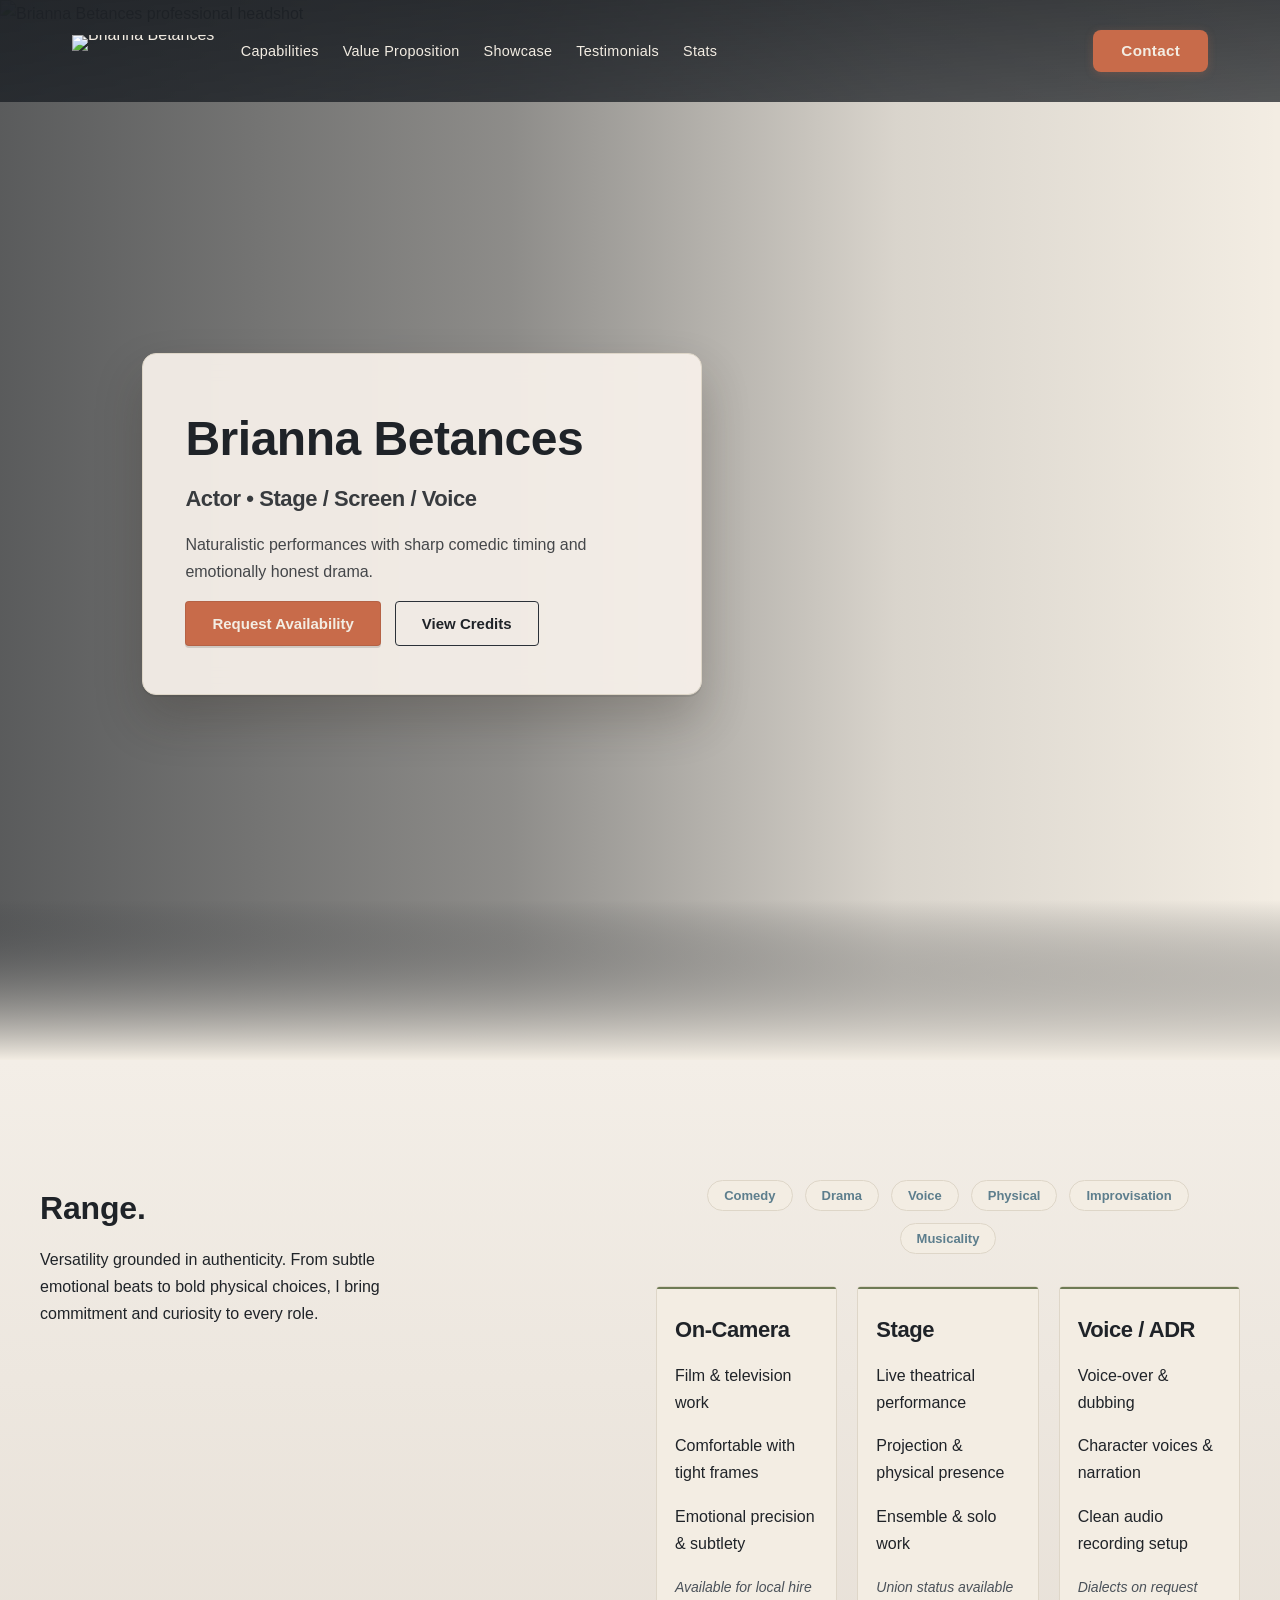
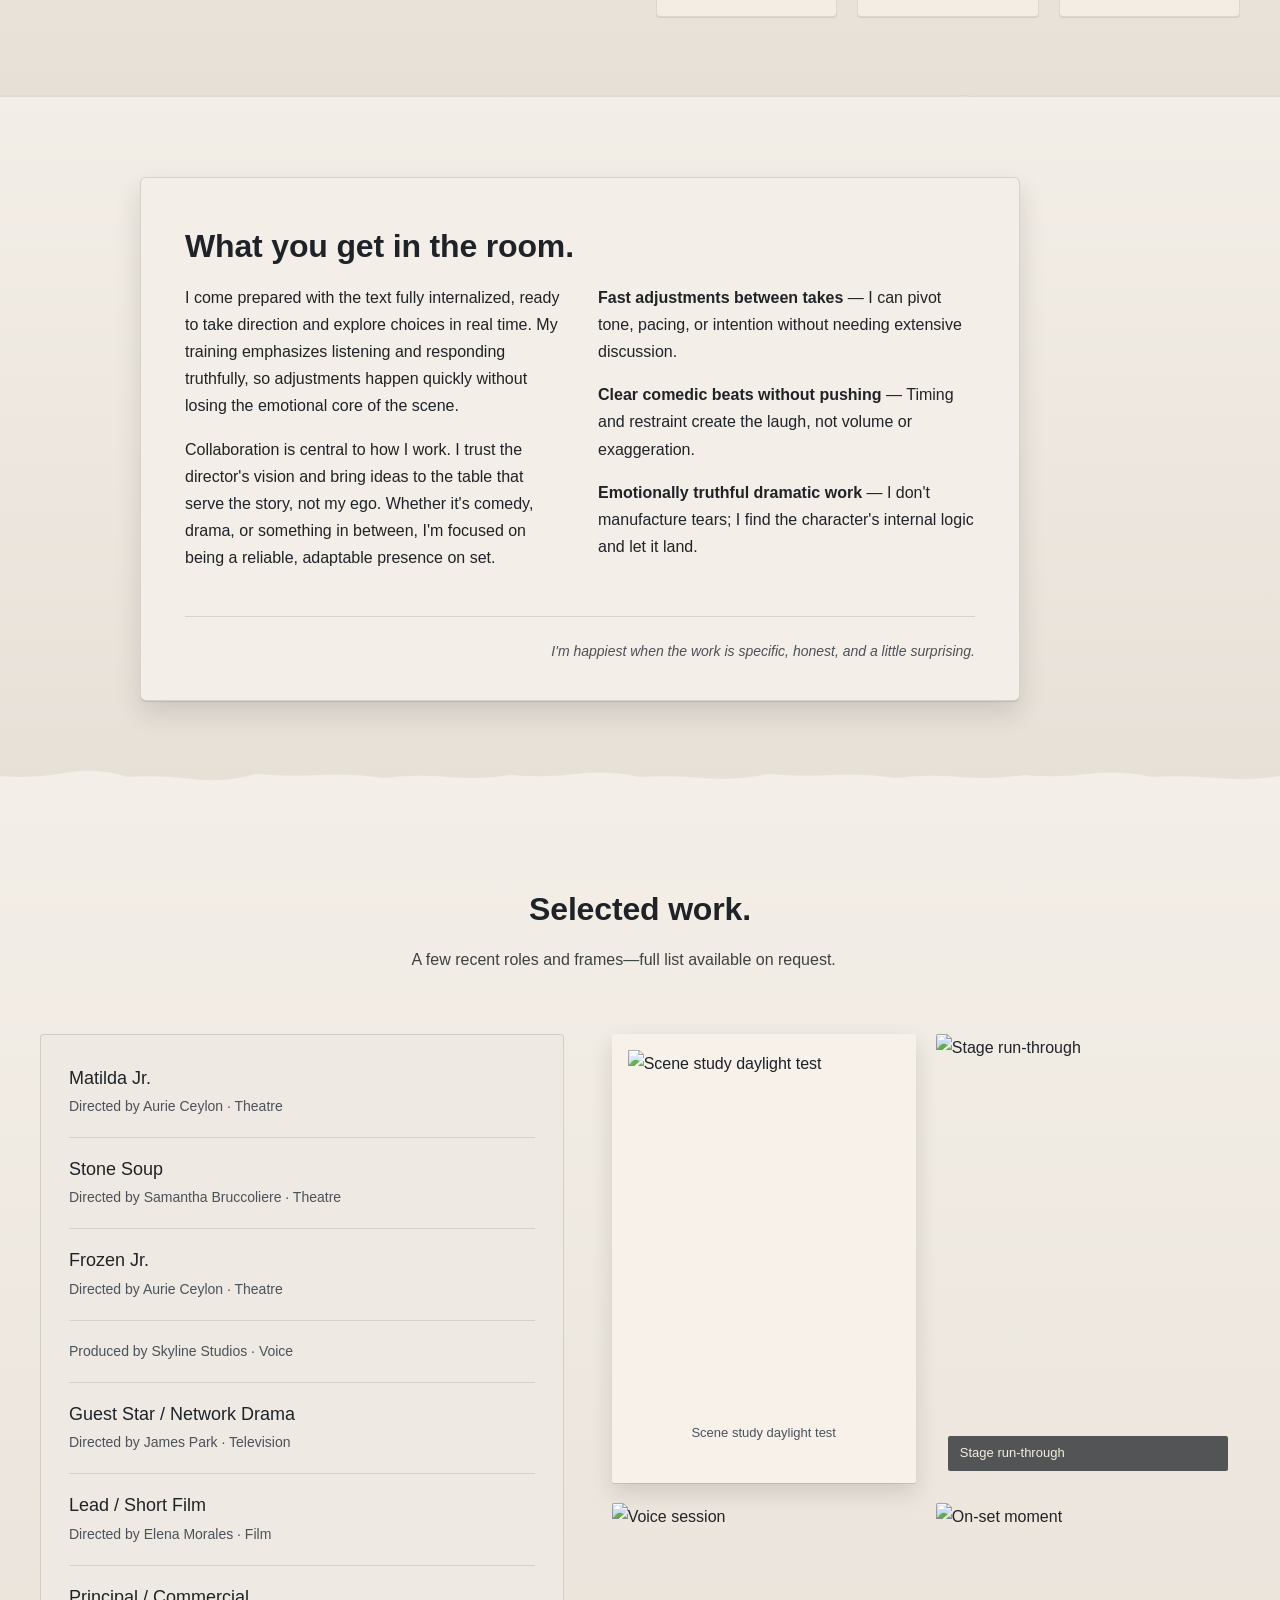
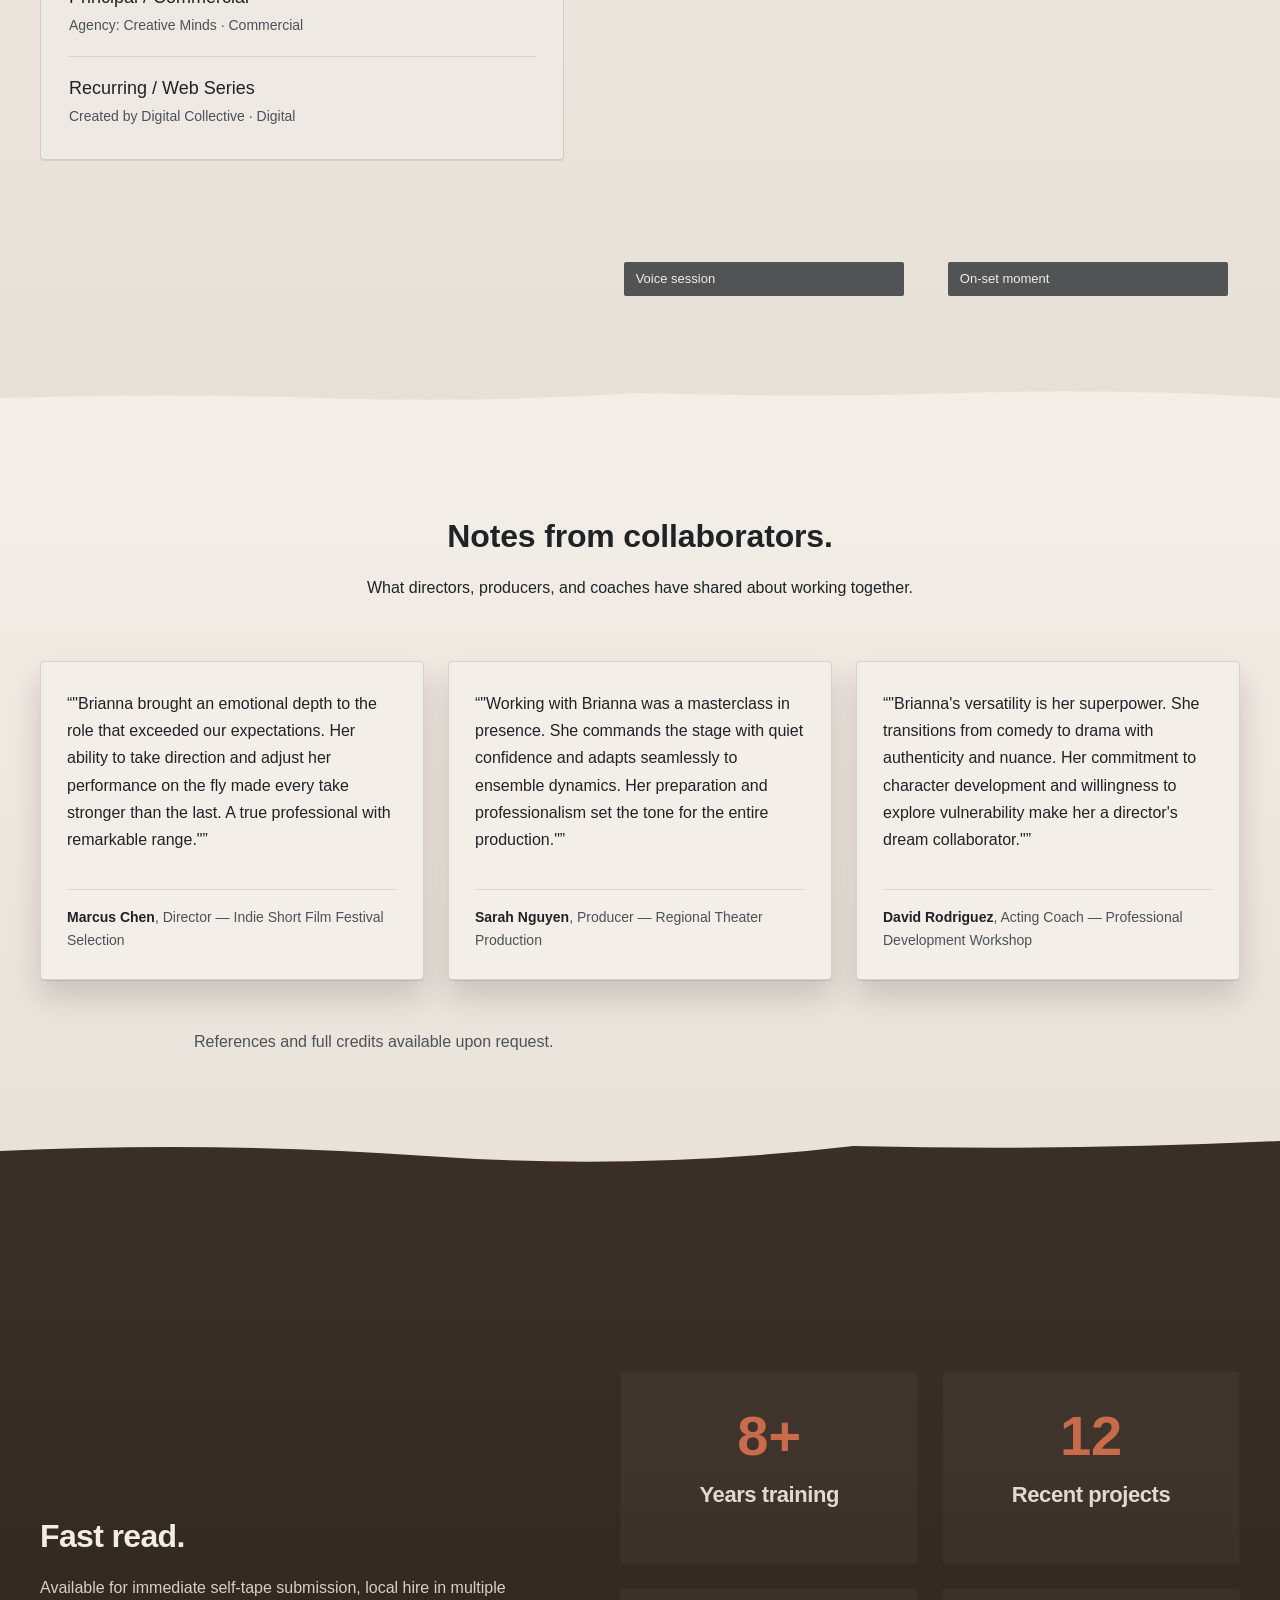
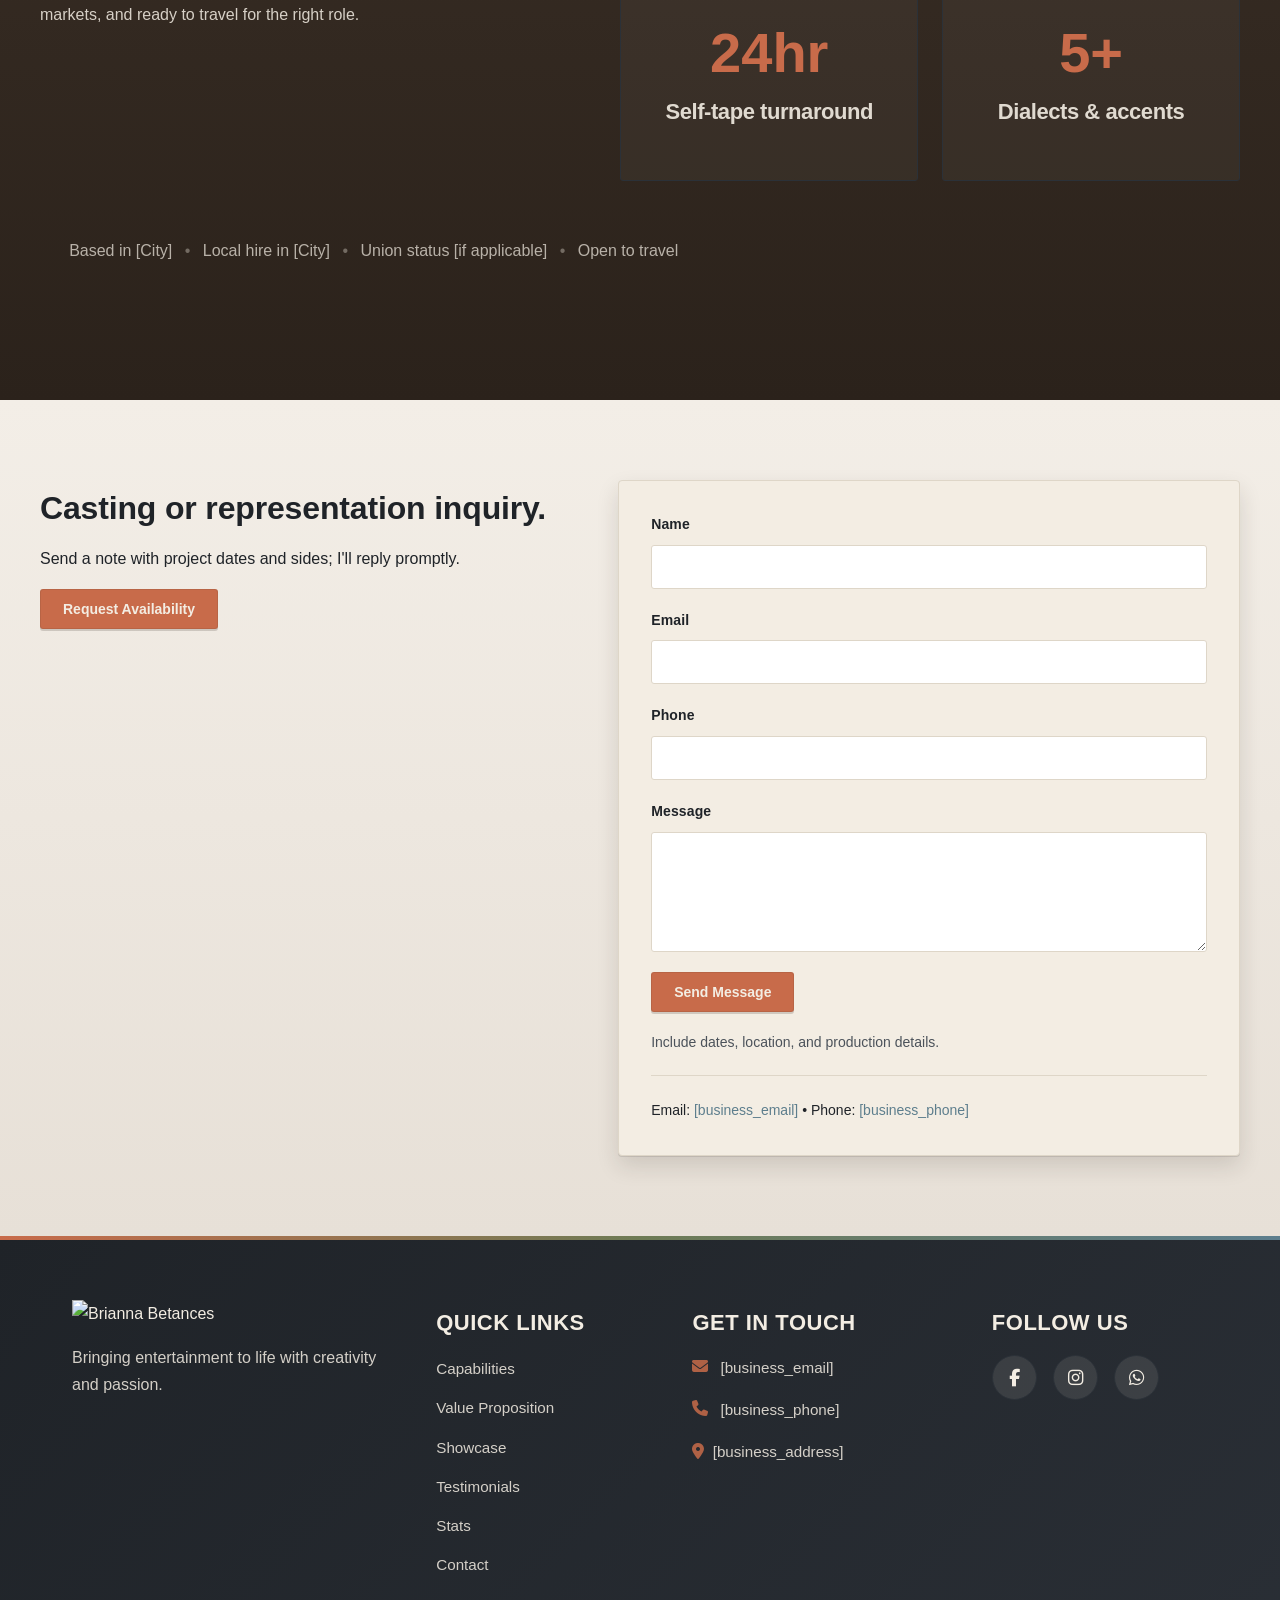
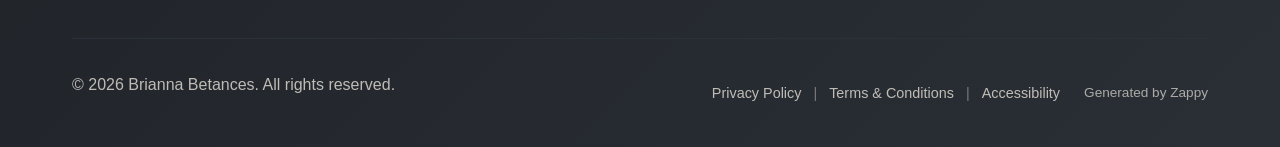
==== commit 5568dca9: "Background sync: Progressive GitHub Sync" ====
--- a/index.html
+++ b/index.html
@@ -325,16 +325,16 @@
 
   <nav class="navbar">
   <button class="mobile-toggle" id="mobileToggle" aria-label="Menu">
-    <svg class="hamburger-icon" width="24" height="24" viewbox="0 0 24 24" fill="none">
+    <svg class="hamburger-icon" width="24" height="24" viewBox="0 0 24 24" fill="none">
       <path d="M3 12h18M3 6h18M3 18h18" stroke="currentColor" stroke-width="2" stroke-linecap="round"></path>
     </svg>
-    <svg class="close-icon" width="24" height="24" viewbox="0 0 24 24" fill="none" style="display: none;">
+    <svg class="close-icon" width="24" height="24" viewBox="0 0 24 24" fill="none" style="display: none;">
       <path d="M18 6L6 18M6 6l12 12" stroke="currentColor" stroke-width="2" stroke-linecap="round"></path>
     </svg>
   </button>
   
   <button class="phone-header-btn" aria-label="Call">
-    <svg width="20" height="20" viewbox="0 0 24 24" fill="currentColor">
+    <svg width="20" height="20" viewBox="0 0 24 24" fill="currentColor">
       <path d="M22 16.92v3a2 2 0 0 1-2.18 2 19.79 19.79 0 0 1-8.63-3.07 19.5 19.5 0 0 1-6-6 19.79 19.79 0 0 1-3.07-8.67A2 2 0 0 1 4.11 2h3a2 2 0 0 1 2 1.72 12.84 12.84 0 0 0 .7 2.81 2 2 0 0 1-.45 2.11L8.09 9.91a16 16 0 0 0 6 6l1.27-1.27a2 2 0 0 1 2.11-.45 12.84 12.84 0 0 0 2.81.7A2 2 0 0 1 22 16.92z"></path>
     </svg>
   </button>
@@ -803,12 +803,12 @@
   </div>
   
   <div class="home-hero-section__divider-wrapper">
-    <svg data-no-icon-edit="true" aria-hidden="true" viewbox="0 0 1200 160" preserveaspectratio="none" xmlns="http://www.w3.org/2000/svg">
+    <svg data-no-icon-edit="true" aria-hidden="true" viewBox="0 0 1200 160" preserveAspectRatio="none" xmlns="http://www.w3.org/2000/svg">
       <defs>
-        <lineargradient id="home-hero-fade-gradient" x1="0%" y1="0%" x2="0%" y2="100%">
+        <linearGradient id="home-hero-fade-gradient" x1="0%" y1="0%" x2="0%" y2="100%">
           <stop offset="0%" style="stop-color:rgba(31,35,40,0);stop-"></stop>
           <stop offset="100%" style="stop-color:#F3EDE3;stop-opacity:1"></stop>
-        </lineargradient>
+        </linearGradient>
       </defs>
       <rect x="0" y="0" width="1200" height="160" fill="url(#home-hero-fade-gradient)"></rect>
     </svg>
@@ -861,7 +861,7 @@
     </div>
   </div>
   <div class="home-capabilities-divider-wrapper">
-    <svg data-no-icon-edit="true" aria-hidden="true" viewbox="0 0 1200 2" preserveaspectratio="none" xmlns="http://www.w3.org/2000/svg">
+    <svg data-no-icon-edit="true" aria-hidden="true" viewBox="0 0 1200 2" preserveAspectRatio="none" xmlns="http://www.w3.org/2000/svg">
       <line x1="0" y1="1" x2="900" y2="1" stroke="var(--border-light)" stroke-width="1"></line>
       <path d="M900,1 L905,0.3 L910,1.7 L915,1" stroke="var(--border-light)" stroke-width="1" fill="#F3EEE7"></path>
       <line x1="915" y1="1" x2="1200" y2="1" stroke="var(--border-light)" stroke-width="1"></line>
@@ -896,7 +896,7 @@
   </div>
   
   <div class="home-value-proposition-divider-wrapper">
-    <svg data-no-icon-edit="true" aria-hidden="true" viewbox="0 0 1200 60" preserveaspectratio="none" xmlns="http://www.w3.org/2000/svg">
+    <svg data-no-icon-edit="true" aria-hidden="true" viewBox="0 0 1200 60" preserveAspectRatio="none" xmlns="http://www.w3.org/2000/svg">
       <path d="M0,60 L0,35 Q30,38 60,32 T120,36 Q150,34 180,38 T240,33 Q270,36 300,34 T360,37 Q390,33 420,36 T480,34 Q510,37 540,33 T600,36 Q630,34 660,37 T720,33 Q750,36 780,34 T840,37 Q870,33 900,36 T960,34 Q990,37 1020,33 T1080,36 Q1110,34 1140,37 T1200,35 L1200,60 Z" fill="#F3EEE7"></path>
     </svg>
   </div>
@@ -921,10 +921,10 @@
           </div>
           <div class="credit-item">
             <div class="credit-role zappy-editable" style="">Frozen Jr.&nbsp;</div>
-            <div class="credit-detail zappy-editable">Directed by Amanda Foster · Stage</div>
+            <div class="credit-detail zappy-editable" style="">Directed by Aurie Ceylon · Theatre&nbsp;</div>
           </div>
           <div class="credit-item">
-            <div class="credit-role zappy-editable">Voice / Animated Series</div>
+            
             <div class="credit-detail zappy-editable">Produced by Skyline Studios · Voice</div>
           </div>
           <div class="credit-item">
@@ -970,7 +970,7 @@
   </div>
   
   <div class="showcase-divider-wrapper">
-    <svg data-no-icon-edit="true" aria-hidden="true" viewbox="0 0 1200 60" preserveaspectratio="none" xmlns="http://www.w3.org/2000/svg">
+    <svg data-no-icon-edit="true" aria-hidden="true" viewBox="0 0 1200 60" preserveAspectRatio="none" xmlns="http://www.w3.org/2000/svg">
       <path d="M0,60 L0,30 Q150,25 300,30 T600,25 Q750,30 900,25 T1200,30 L1200,60 Z" fill="#F3EEE7"></path>
     </svg>
   </div>
@@ -1016,12 +1016,12 @@
   </div>
 
   <div class="home-testimonials-divider-wrapper">
-    <svg data-no-icon-edit="true" aria-hidden="true" viewbox="0 0 1200 180" preserveaspectratio="none" xmlns="http://www.w3.org/2000/svg">
+    <svg data-no-icon-edit="true" aria-hidden="true" viewBox="0 0 1200 180" preserveAspectRatio="none" xmlns="http://www.w3.org/2000/svg">
       <defs>
-        <lineargradient id="testimonials-divider-gradient" x1="0%" y1="0%" x2="100%" y2="0%">
+        <linearGradient id="testimonials-divider-gradient" x1="0%" y1="0%" x2="100%" y2="0%">
           <stop offset="0%" style="stop-color:#F3EDE3;stop-opacity:1"></stop>
           <stop offset="100%" style="stop-color:#E8E3DB;stop-opacity:1"></stop>
-        </lineargradient>
+        </linearGradient>
       </defs>
       <path d="M0,180 L0,60 Q200,50 400,65 T800,55 Q1000,60 1200,50 L1200,180 Z" fill="#3A2F26"></path>
     </svg>
@@ -1059,12 +1059,12 @@
     </div>
   </div>
   <div class="home-stats-divider-wrapper">
-    <svg data-no-icon-edit="true" aria-hidden="true" viewbox="0 0 1200 2" preserveaspectratio="none" xmlns="http://www.w3.org/2000/svg">
+    <svg data-no-icon-edit="true" aria-hidden="true" viewBox="0 0 1200 2" preserveAspectRatio="none" xmlns="http://www.w3.org/2000/svg">
       <defs>
-        <lineargradient id="home-stats-fade" x1="0%" y1="0%" x2="100%" y2="0%">
+        <linearGradient id="home-stats-fade" x1="0%" y1="0%" x2="100%" y2="0%">
           <stop offset="0%" style="stop-color:var(--border-dark);stop-opacity:1"></stop>
           <stop offset="100%" style="stop-color:var(--border-dark);stop-"></stop>
-        </lineargradient>
+        </linearGradient>
       </defs>
       <line x1="0" y1="1" x2="1200" y2="1" stroke="url(#home-stats-fade)" stroke-width="1"></line>
     </svg>
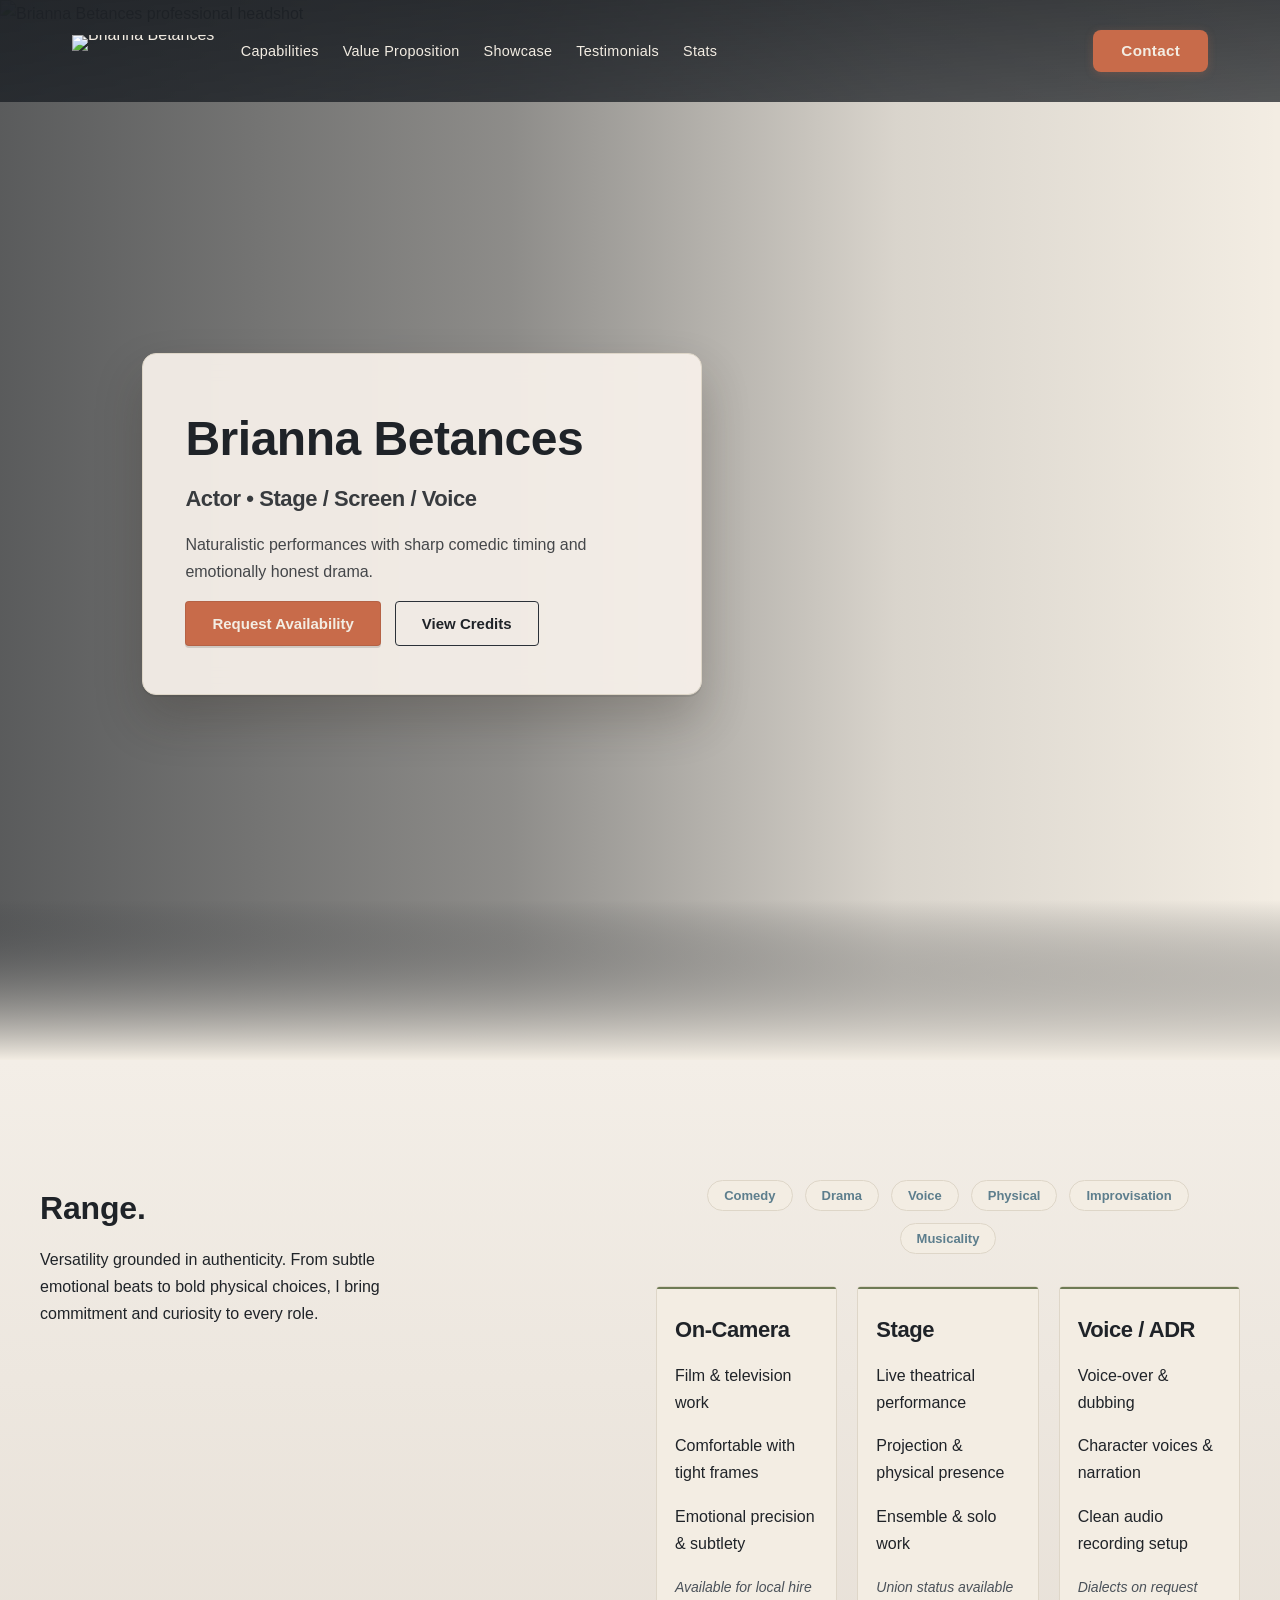
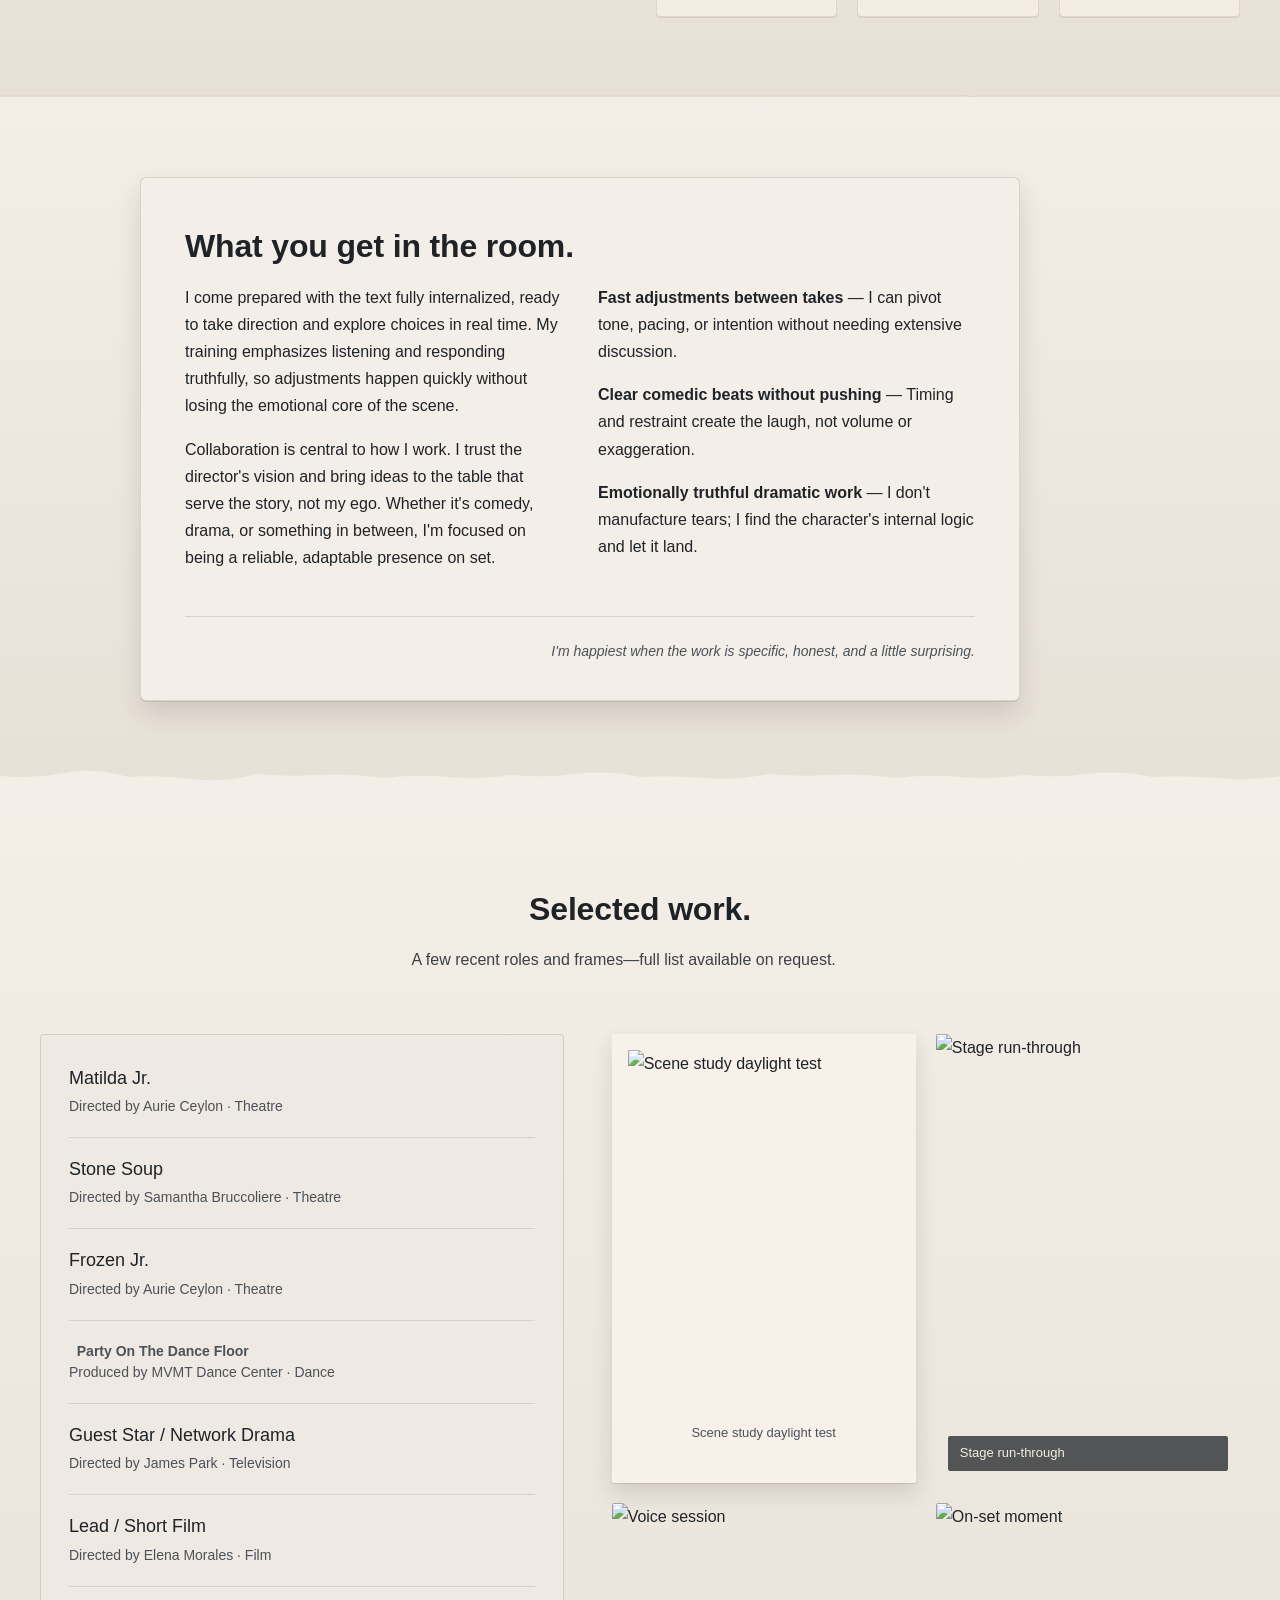
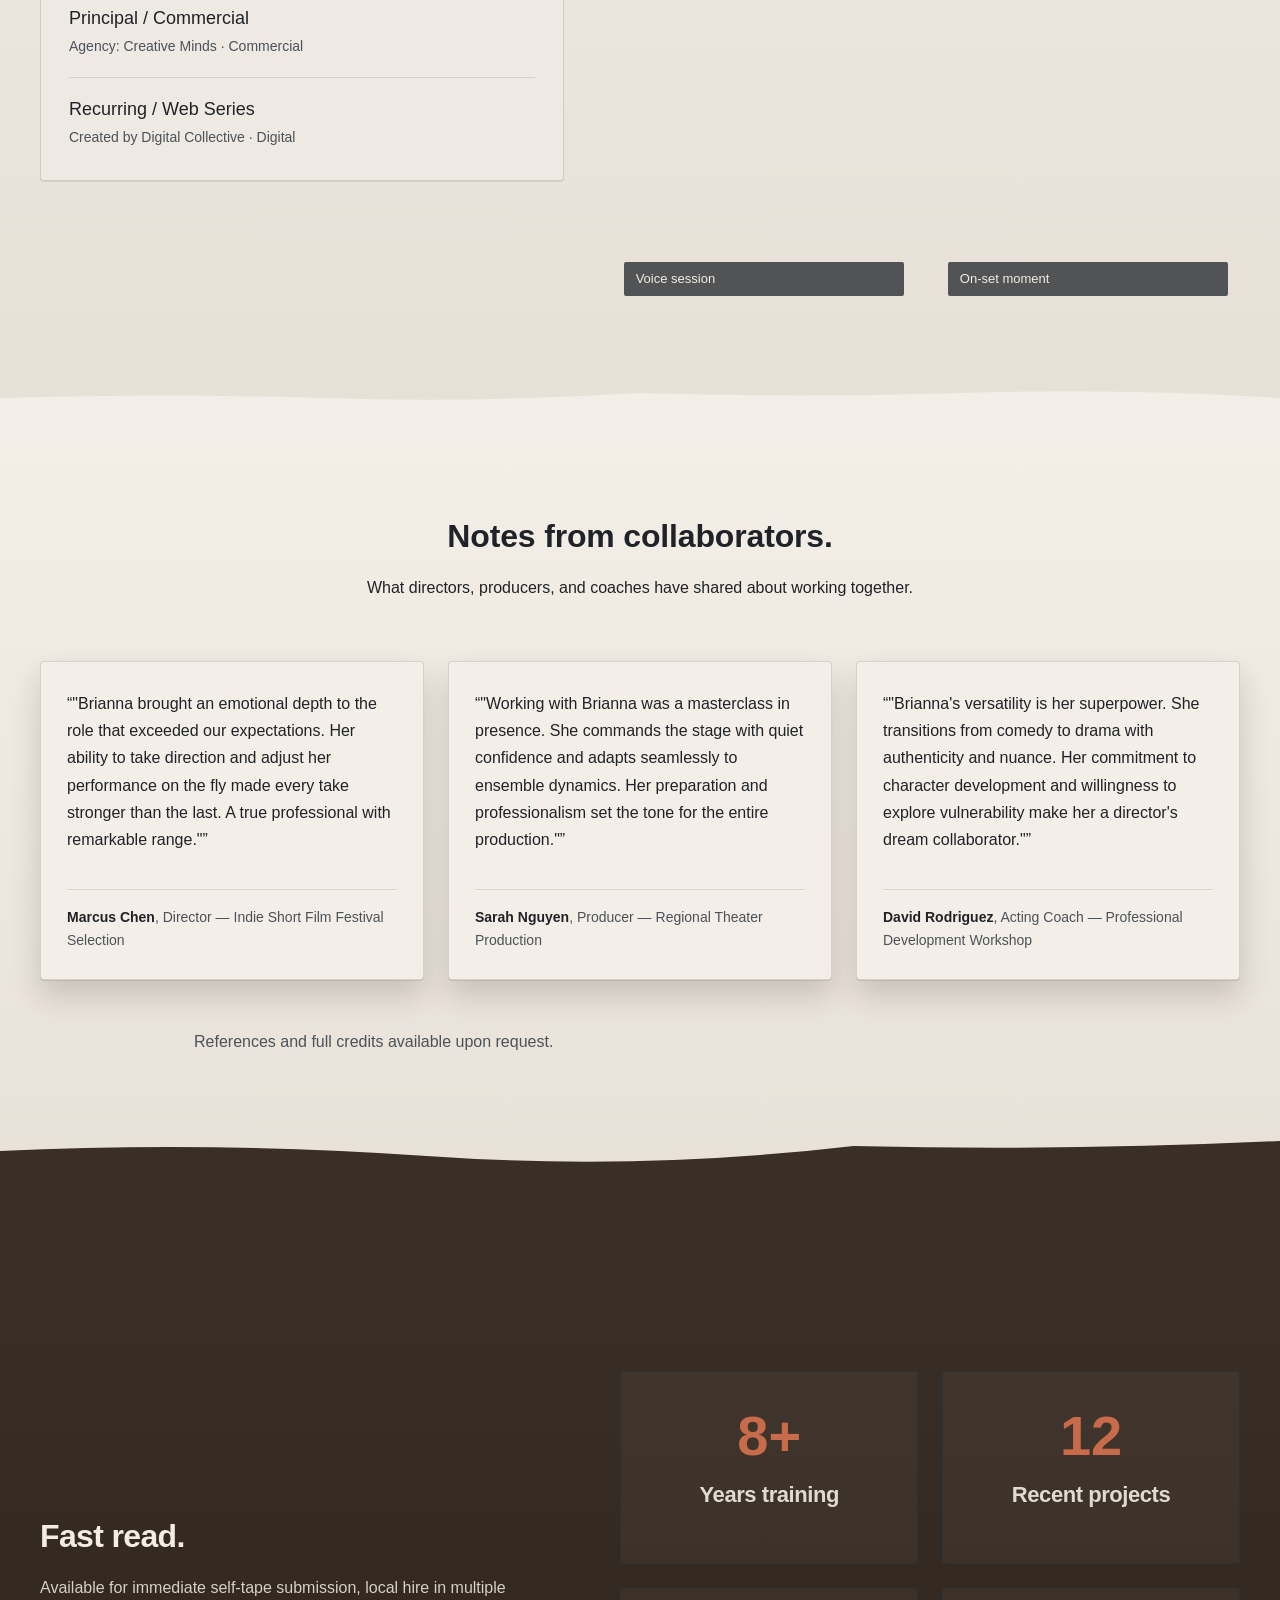
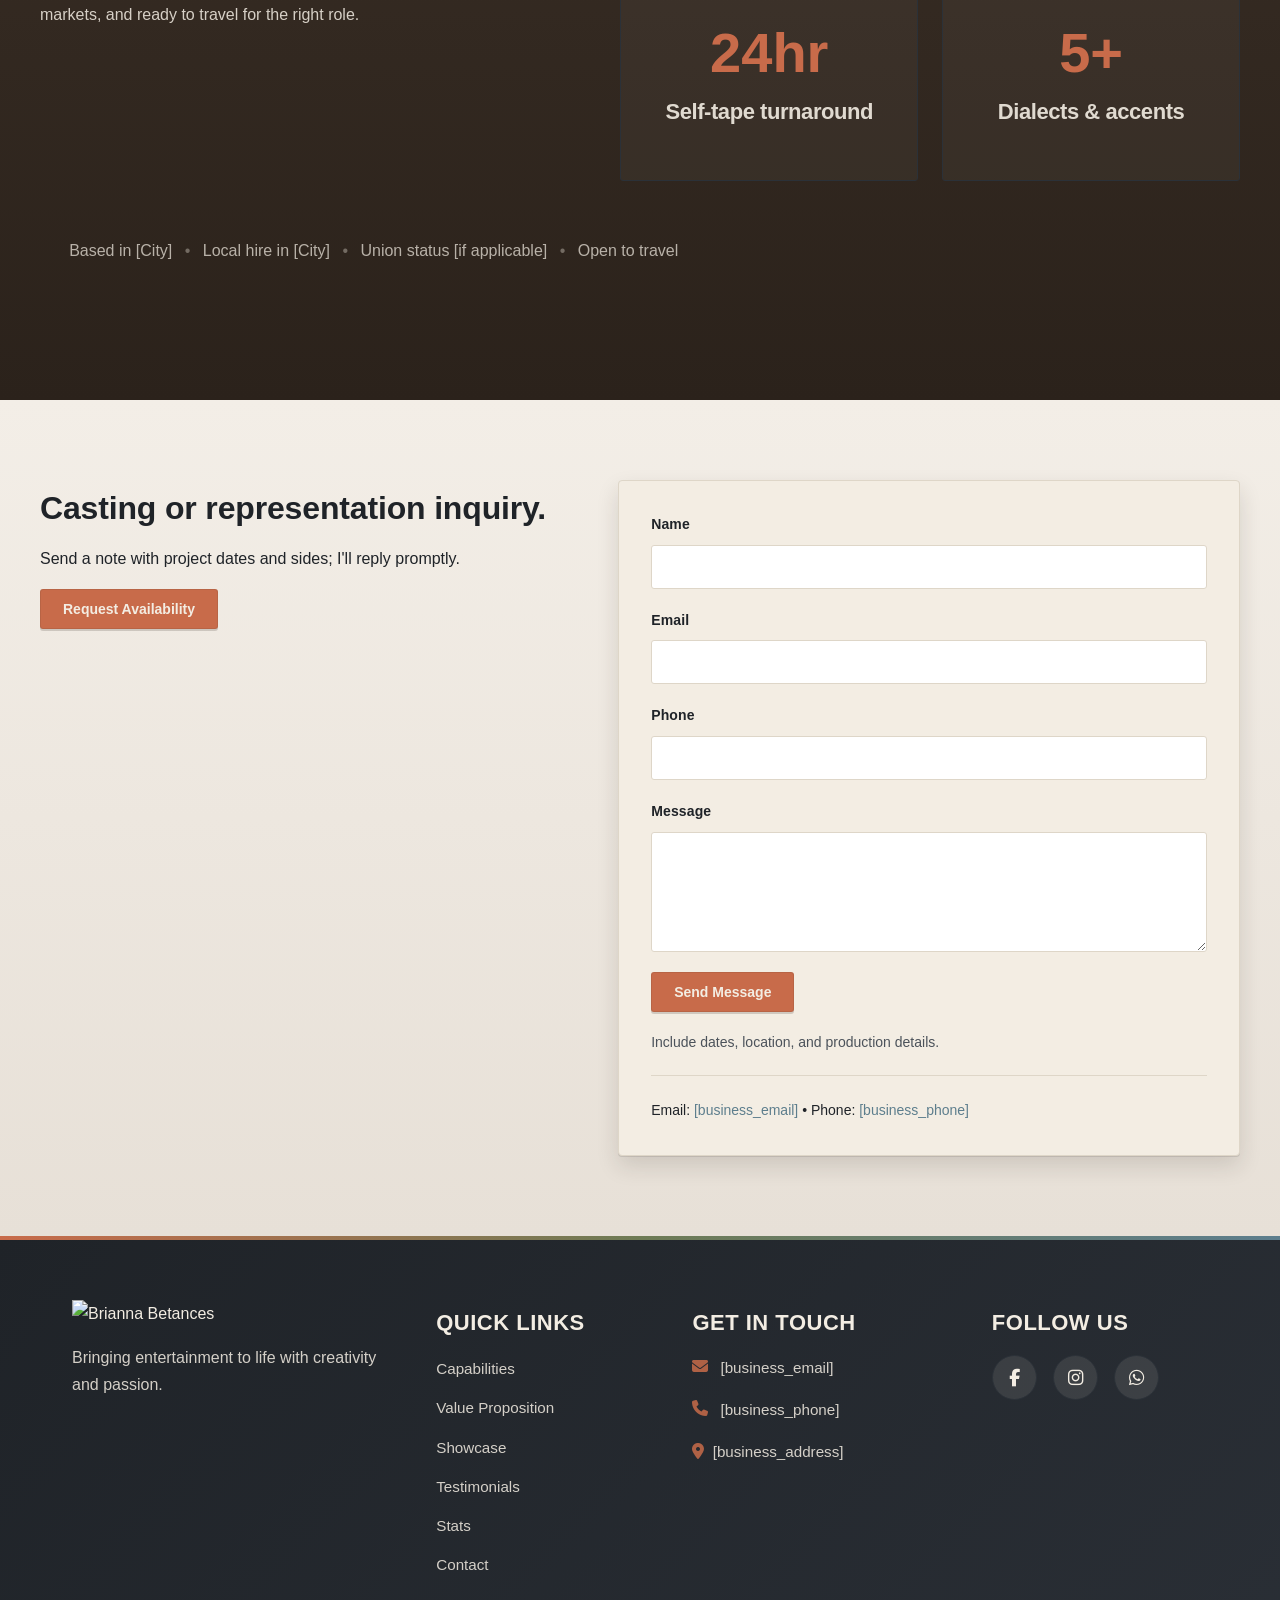
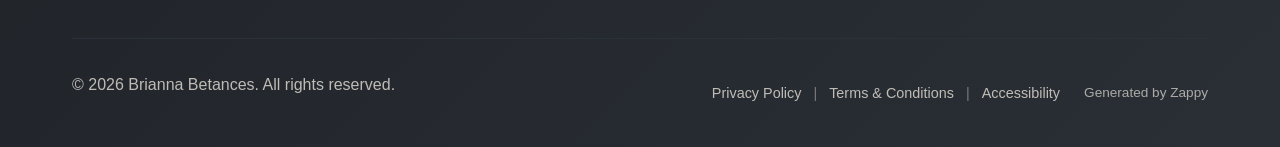
==== commit d8434c8b: "Background sync: Progressive GitHub Sync" ====
--- a/index.html
+++ b/index.html
@@ -325,16 +325,16 @@
 
   <nav class="navbar">
   <button class="mobile-toggle" id="mobileToggle" aria-label="Menu">
-    <svg class="hamburger-icon" width="24" height="24" viewBox="0 0 24 24" fill="none">
+    <svg class="hamburger-icon" width="24" height="24" viewbox="0 0 24 24" fill="none">
       <path d="M3 12h18M3 6h18M3 18h18" stroke="currentColor" stroke-width="2" stroke-linecap="round"></path>
     </svg>
-    <svg class="close-icon" width="24" height="24" viewBox="0 0 24 24" fill="none" style="display: none;">
+    <svg class="close-icon" width="24" height="24" viewbox="0 0 24 24" fill="none" style="display: none;">
       <path d="M18 6L6 18M6 6l12 12" stroke="currentColor" stroke-width="2" stroke-linecap="round"></path>
     </svg>
   </button>
   
   <button class="phone-header-btn" aria-label="Call">
-    <svg width="20" height="20" viewBox="0 0 24 24" fill="currentColor">
+    <svg width="20" height="20" viewbox="0 0 24 24" fill="currentColor">
       <path d="M22 16.92v3a2 2 0 0 1-2.18 2 19.79 19.79 0 0 1-8.63-3.07 19.5 19.5 0 0 1-6-6 19.79 19.79 0 0 1-3.07-8.67A2 2 0 0 1 4.11 2h3a2 2 0 0 1 2 1.72 12.84 12.84 0 0 0 .7 2.81 2 2 0 0 1-.45 2.11L8.09 9.91a16 16 0 0 0 6 6l1.27-1.27a2 2 0 0 1 2.11-.45 12.84 12.84 0 0 0 2.81.7A2 2 0 0 1 22 16.92z"></path>
     </svg>
   </button>
@@ -803,12 +803,12 @@
   </div>
   
   <div class="home-hero-section__divider-wrapper">
-    <svg data-no-icon-edit="true" aria-hidden="true" viewBox="0 0 1200 160" preserveAspectRatio="none" xmlns="http://www.w3.org/2000/svg">
+    <svg data-no-icon-edit="true" aria-hidden="true" viewbox="0 0 1200 160" preserveaspectratio="none" xmlns="http://www.w3.org/2000/svg">
       <defs>
-        <linearGradient id="home-hero-fade-gradient" x1="0%" y1="0%" x2="0%" y2="100%">
+        <lineargradient id="home-hero-fade-gradient" x1="0%" y1="0%" x2="0%" y2="100%">
           <stop offset="0%" style="stop-color:rgba(31,35,40,0);stop-"></stop>
           <stop offset="100%" style="stop-color:#F3EDE3;stop-opacity:1"></stop>
-        </linearGradient>
+        </lineargradient>
       </defs>
       <rect x="0" y="0" width="1200" height="160" fill="url(#home-hero-fade-gradient)"></rect>
     </svg>
@@ -861,7 +861,7 @@
     </div>
   </div>
   <div class="home-capabilities-divider-wrapper">
-    <svg data-no-icon-edit="true" aria-hidden="true" viewBox="0 0 1200 2" preserveAspectRatio="none" xmlns="http://www.w3.org/2000/svg">
+    <svg data-no-icon-edit="true" aria-hidden="true" viewbox="0 0 1200 2" preserveaspectratio="none" xmlns="http://www.w3.org/2000/svg">
       <line x1="0" y1="1" x2="900" y2="1" stroke="var(--border-light)" stroke-width="1"></line>
       <path d="M900,1 L905,0.3 L910,1.7 L915,1" stroke="var(--border-light)" stroke-width="1" fill="#F3EEE7"></path>
       <line x1="915" y1="1" x2="1200" y2="1" stroke="var(--border-light)" stroke-width="1"></line>
@@ -896,7 +896,7 @@
   </div>
   
   <div class="home-value-proposition-divider-wrapper">
-    <svg data-no-icon-edit="true" aria-hidden="true" viewBox="0 0 1200 60" preserveAspectRatio="none" xmlns="http://www.w3.org/2000/svg">
+    <svg data-no-icon-edit="true" aria-hidden="true" viewbox="0 0 1200 60" preserveaspectratio="none" xmlns="http://www.w3.org/2000/svg">
       <path d="M0,60 L0,35 Q30,38 60,32 T120,36 Q150,34 180,38 T240,33 Q270,36 300,34 T360,37 Q390,33 420,36 T480,34 Q510,37 540,33 T600,36 Q630,34 660,37 T720,33 Q750,36 780,34 T840,37 Q870,33 900,36 T960,34 Q990,37 1020,33 T1080,36 Q1110,34 1140,37 T1200,35 L1200,60 Z" fill="#F3EEE7"></path>
     </svg>
   </div>
@@ -925,7 +925,7 @@
           </div>
           <div class="credit-item">
             
-            <div class="credit-detail zappy-editable">Produced by Skyline Studios · Voice</div>
+            <div class="credit-detail zappy-editable" style=""><b>&nbsp; Party On The Dance Floor</b><br>Produced by MVMT Dance Center · Dance</div>
           </div>
           <div class="credit-item">
             <div class="credit-role zappy-editable">Guest Star / Network Drama</div>
@@ -970,7 +970,7 @@
   </div>
   
   <div class="showcase-divider-wrapper">
-    <svg data-no-icon-edit="true" aria-hidden="true" viewBox="0 0 1200 60" preserveAspectRatio="none" xmlns="http://www.w3.org/2000/svg">
+    <svg data-no-icon-edit="true" aria-hidden="true" viewbox="0 0 1200 60" preserveaspectratio="none" xmlns="http://www.w3.org/2000/svg">
       <path d="M0,60 L0,30 Q150,25 300,30 T600,25 Q750,30 900,25 T1200,30 L1200,60 Z" fill="#F3EEE7"></path>
     </svg>
   </div>
@@ -1016,12 +1016,12 @@
   </div>
 
   <div class="home-testimonials-divider-wrapper">
-    <svg data-no-icon-edit="true" aria-hidden="true" viewBox="0 0 1200 180" preserveAspectRatio="none" xmlns="http://www.w3.org/2000/svg">
+    <svg data-no-icon-edit="true" aria-hidden="true" viewbox="0 0 1200 180" preserveaspectratio="none" xmlns="http://www.w3.org/2000/svg">
       <defs>
-        <linearGradient id="testimonials-divider-gradient" x1="0%" y1="0%" x2="100%" y2="0%">
+        <lineargradient id="testimonials-divider-gradient" x1="0%" y1="0%" x2="100%" y2="0%">
           <stop offset="0%" style="stop-color:#F3EDE3;stop-opacity:1"></stop>
           <stop offset="100%" style="stop-color:#E8E3DB;stop-opacity:1"></stop>
-        </linearGradient>
+        </lineargradient>
       </defs>
       <path d="M0,180 L0,60 Q200,50 400,65 T800,55 Q1000,60 1200,50 L1200,180 Z" fill="#3A2F26"></path>
     </svg>
@@ -1059,12 +1059,12 @@
     </div>
   </div>
   <div class="home-stats-divider-wrapper">
-    <svg data-no-icon-edit="true" aria-hidden="true" viewBox="0 0 1200 2" preserveAspectRatio="none" xmlns="http://www.w3.org/2000/svg">
+    <svg data-no-icon-edit="true" aria-hidden="true" viewbox="0 0 1200 2" preserveaspectratio="none" xmlns="http://www.w3.org/2000/svg">
       <defs>
-        <linearGradient id="home-stats-fade" x1="0%" y1="0%" x2="100%" y2="0%">
+        <lineargradient id="home-stats-fade" x1="0%" y1="0%" x2="100%" y2="0%">
           <stop offset="0%" style="stop-color:var(--border-dark);stop-opacity:1"></stop>
           <stop offset="100%" style="stop-color:var(--border-dark);stop-"></stop>
-        </linearGradient>
+        </lineargradient>
       </defs>
       <line x1="0" y1="1" x2="1200" y2="1" stroke="url(#home-stats-fade)" stroke-width="1"></line>
     </svg>
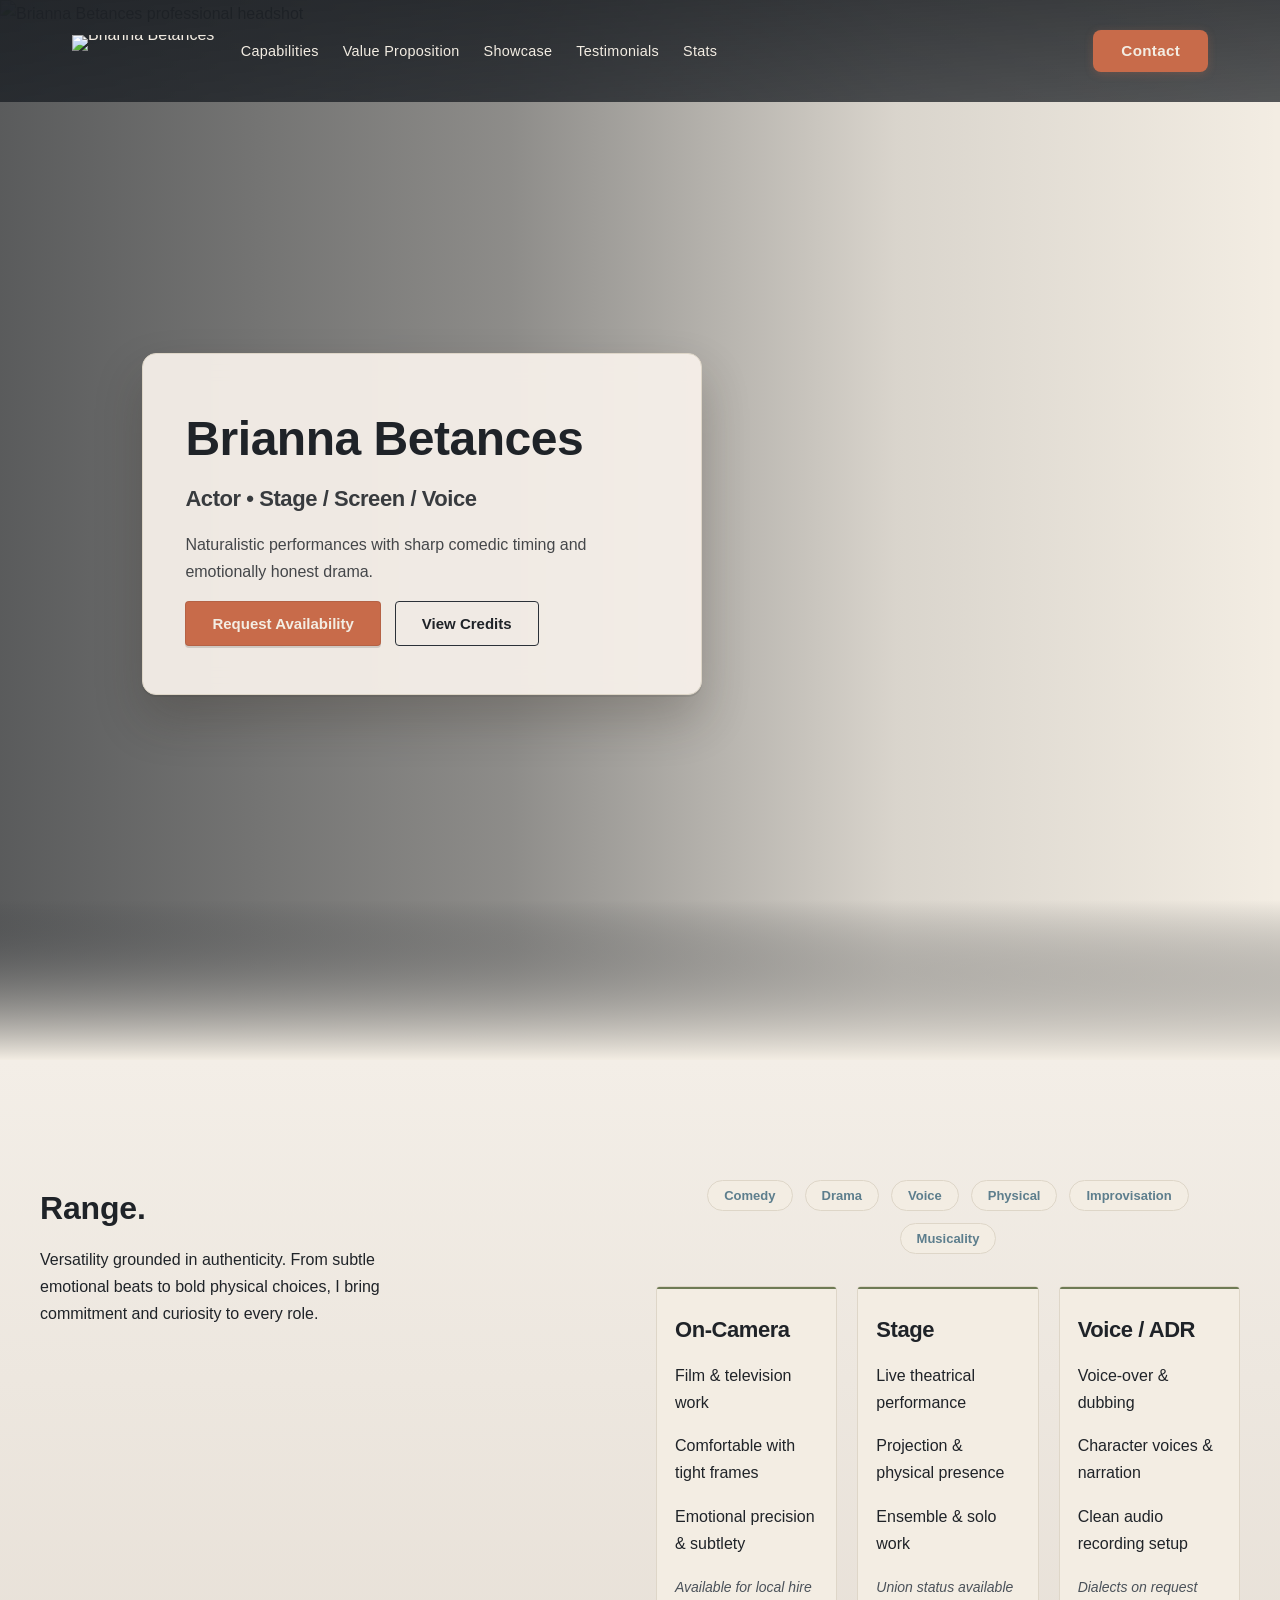
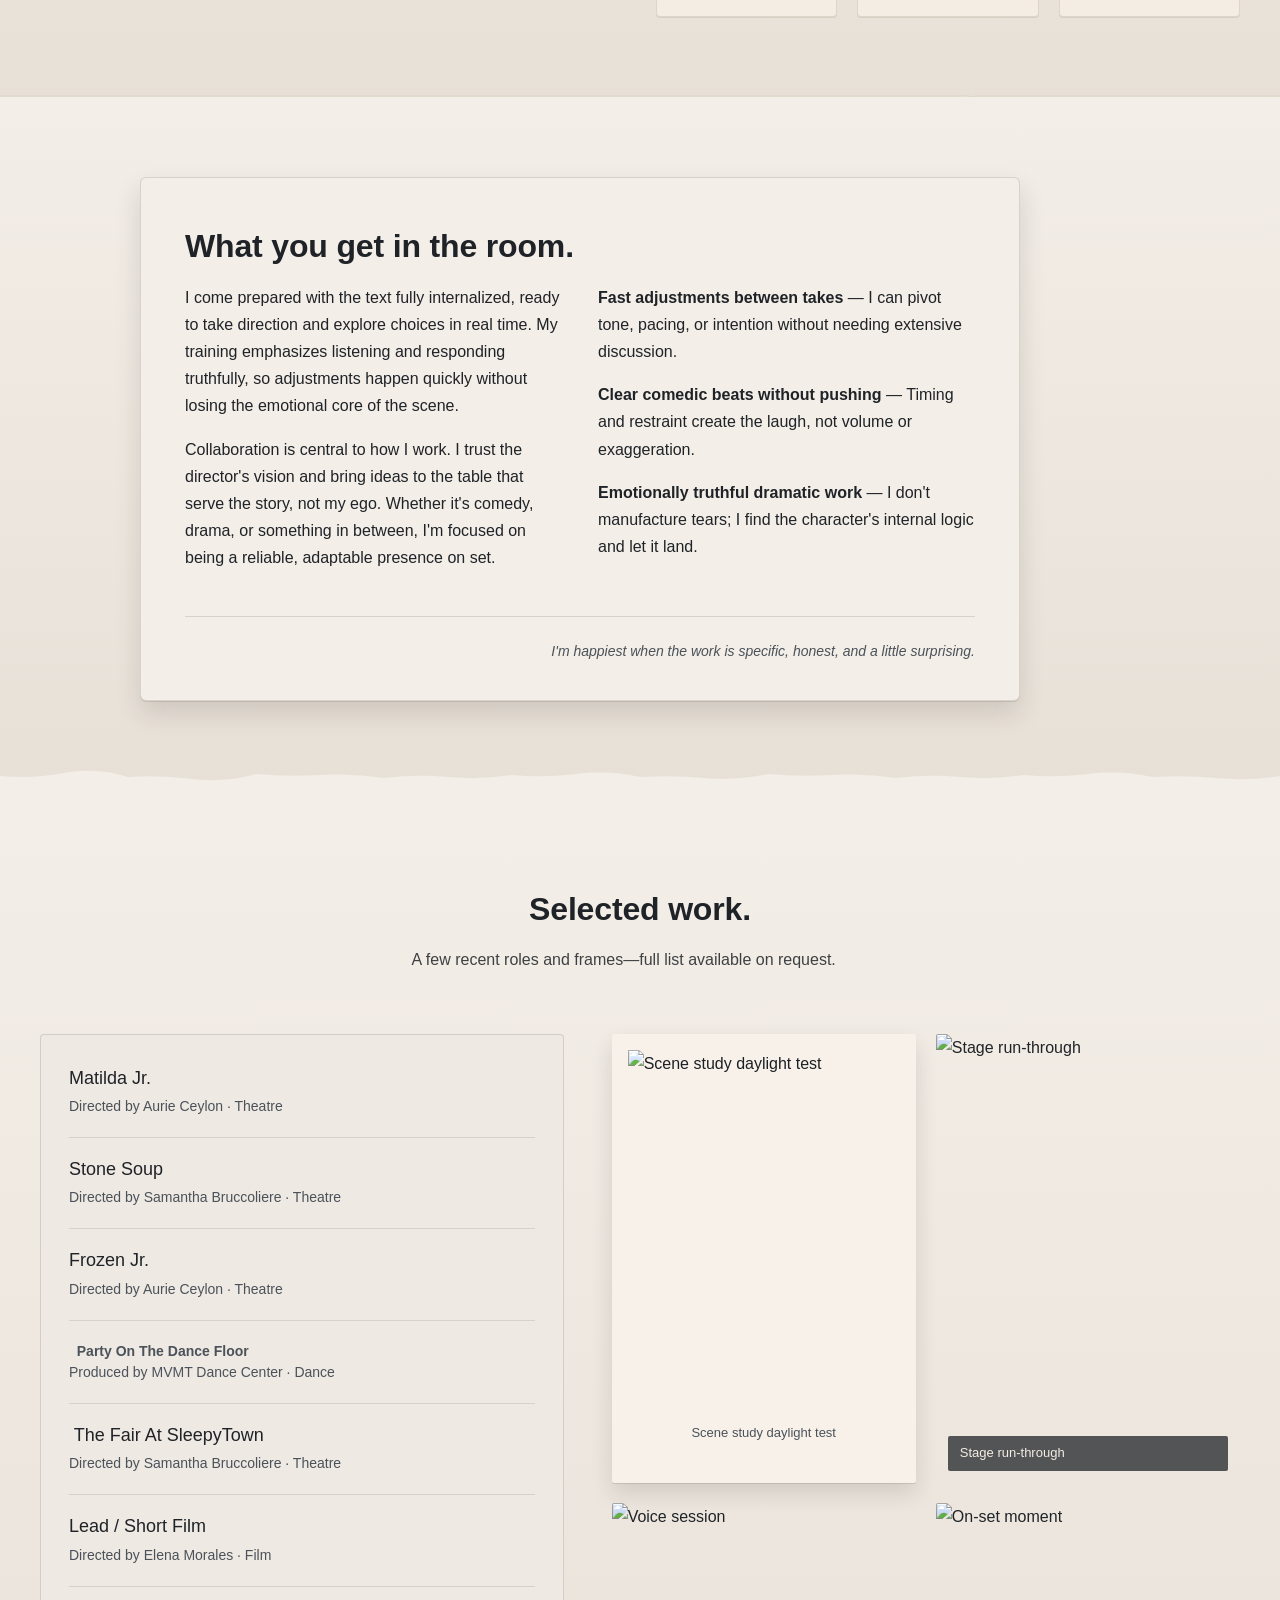
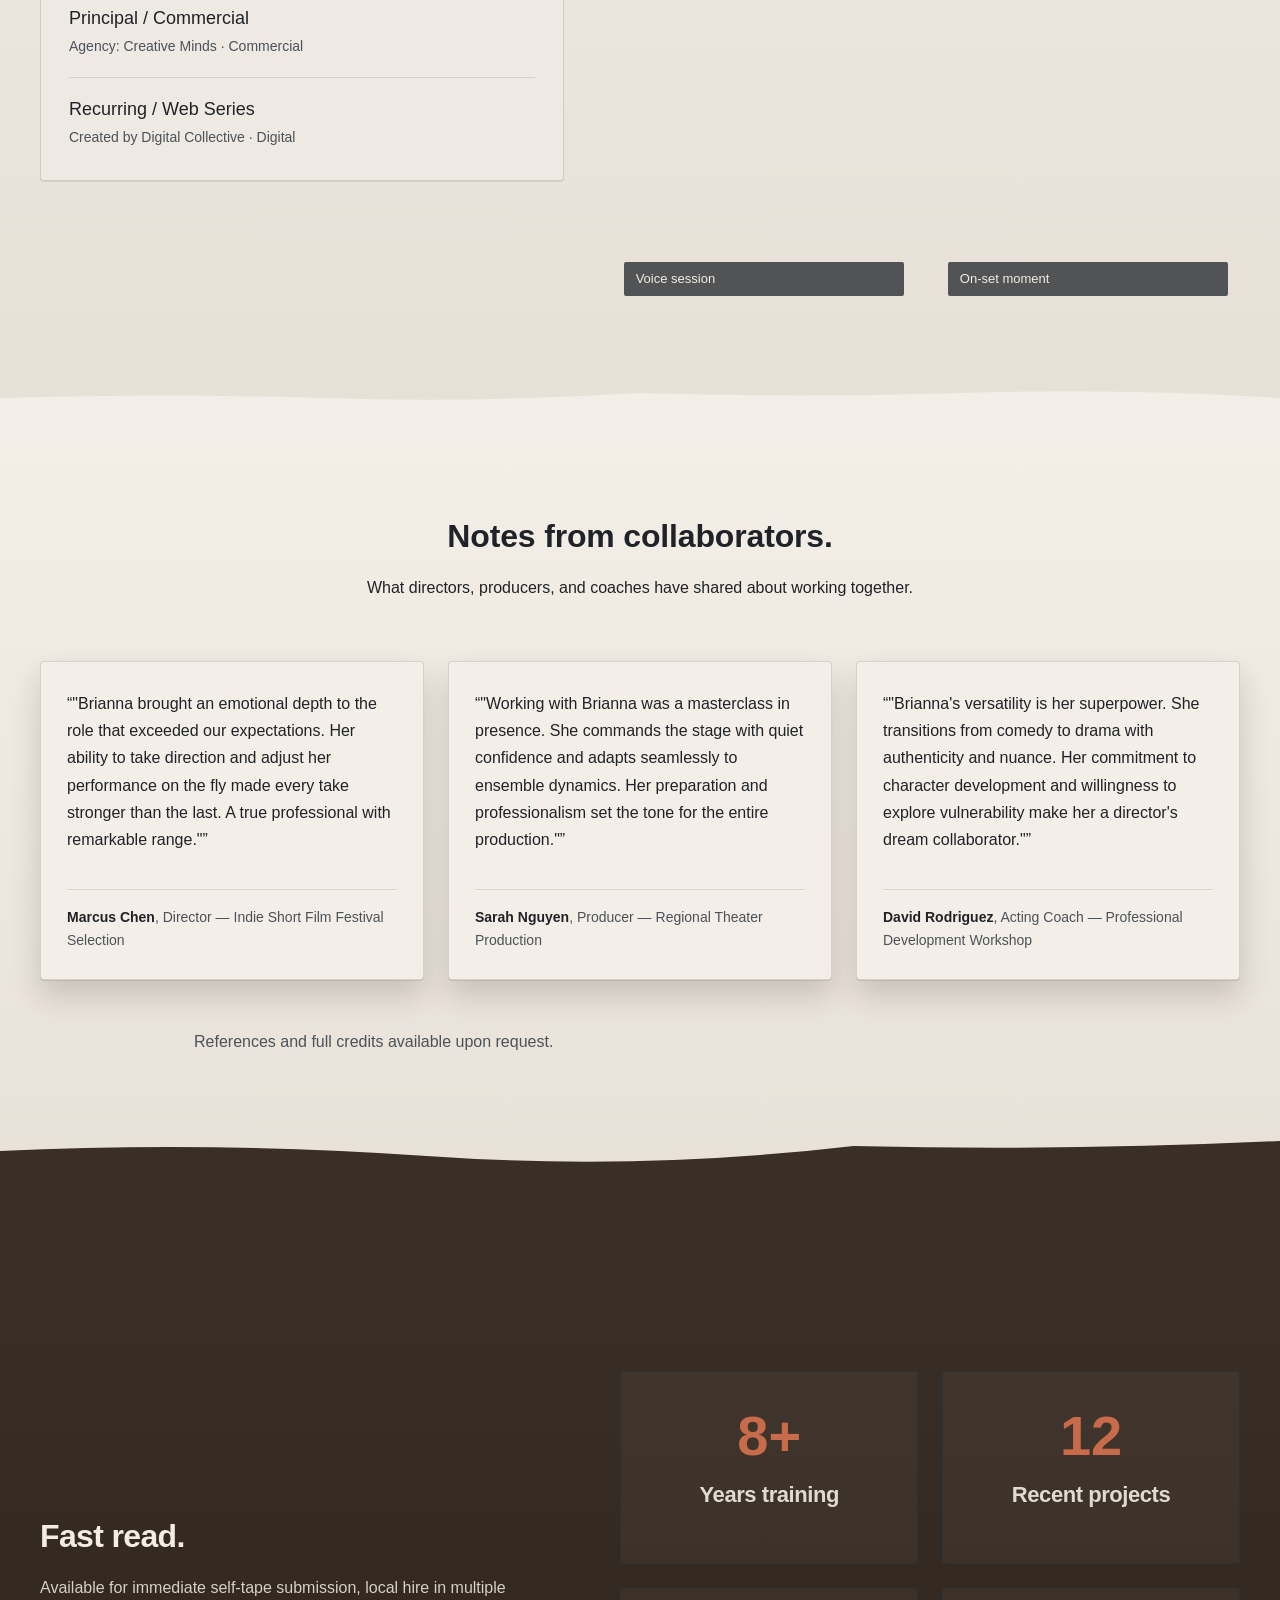
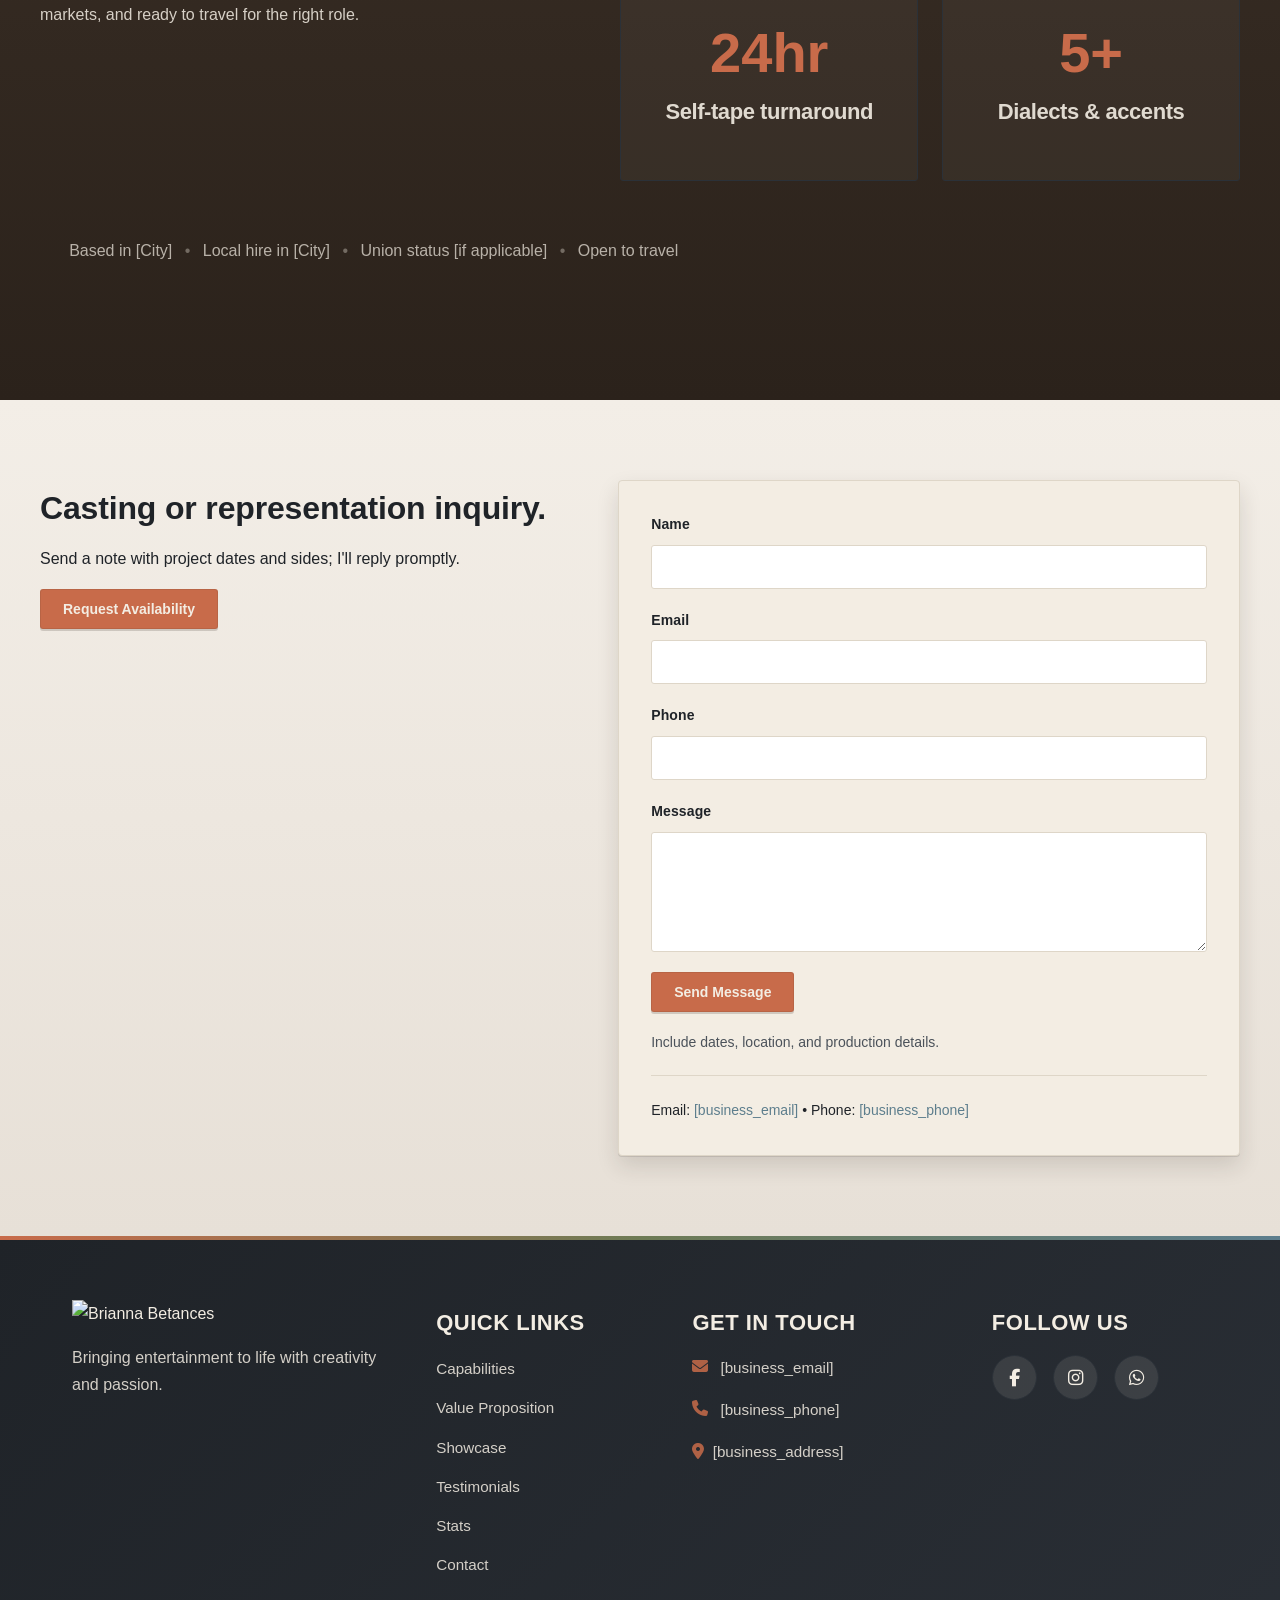
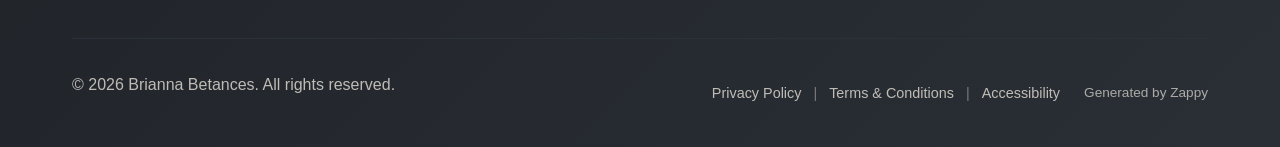
==== commit ffb96b49: "Background sync: Progressive GitHub Sync" ====
--- a/index.html
+++ b/index.html
@@ -928,8 +928,8 @@
             <div class="credit-detail zappy-editable" style=""><b>&nbsp; Party On The Dance Floor</b><br>Produced by MVMT Dance Center · Dance</div>
           </div>
           <div class="credit-item">
-            <div class="credit-role zappy-editable">Guest Star / Network Drama</div>
-            <div class="credit-detail zappy-editable">Directed by James Park · Television</div>
+            <div class="credit-role zappy-editable" style="">&nbsp;The Fair At SleepyTown&nbsp;</div>
+            <div class="credit-detail zappy-editable" style="">Directed by Samantha Bruccoliere · Theatre&nbsp;</div>
           </div>
           <div class="credit-item">
             <div class="credit-role zappy-editable">Lead / Short Film</div>
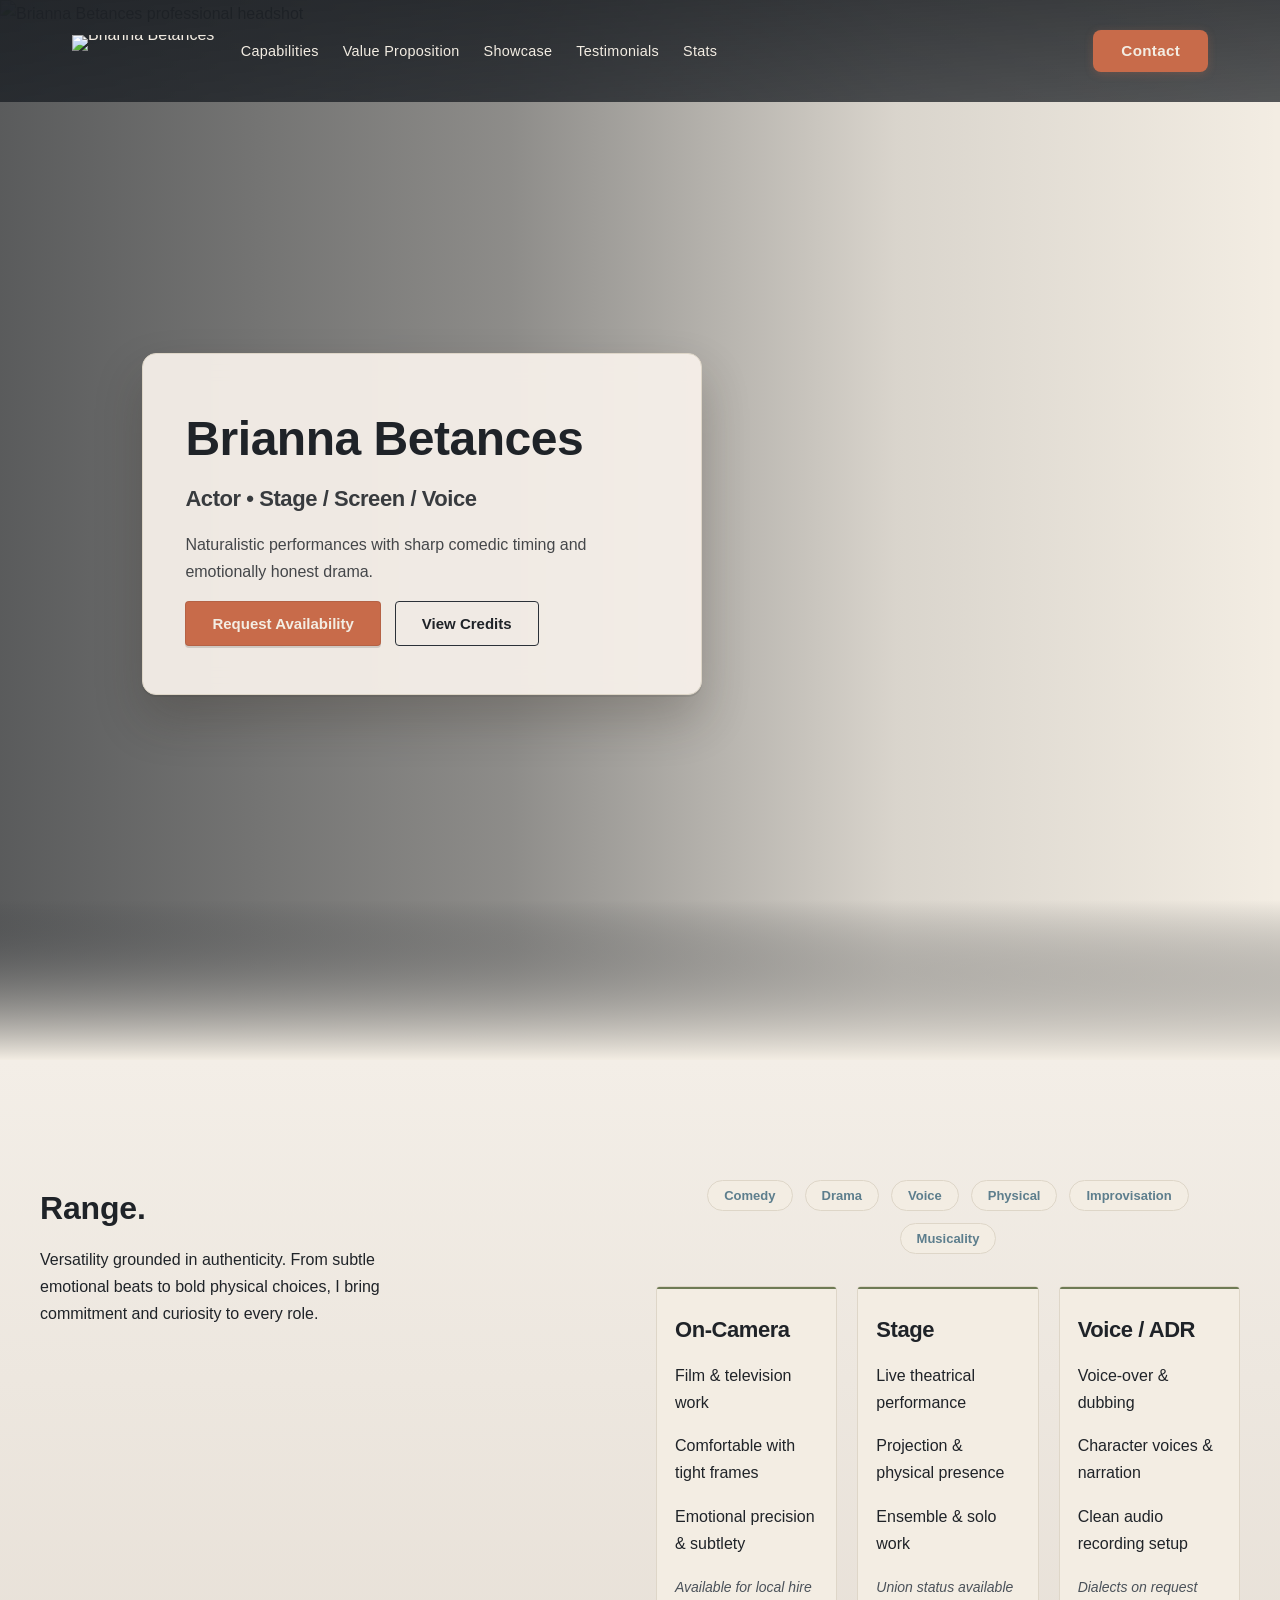
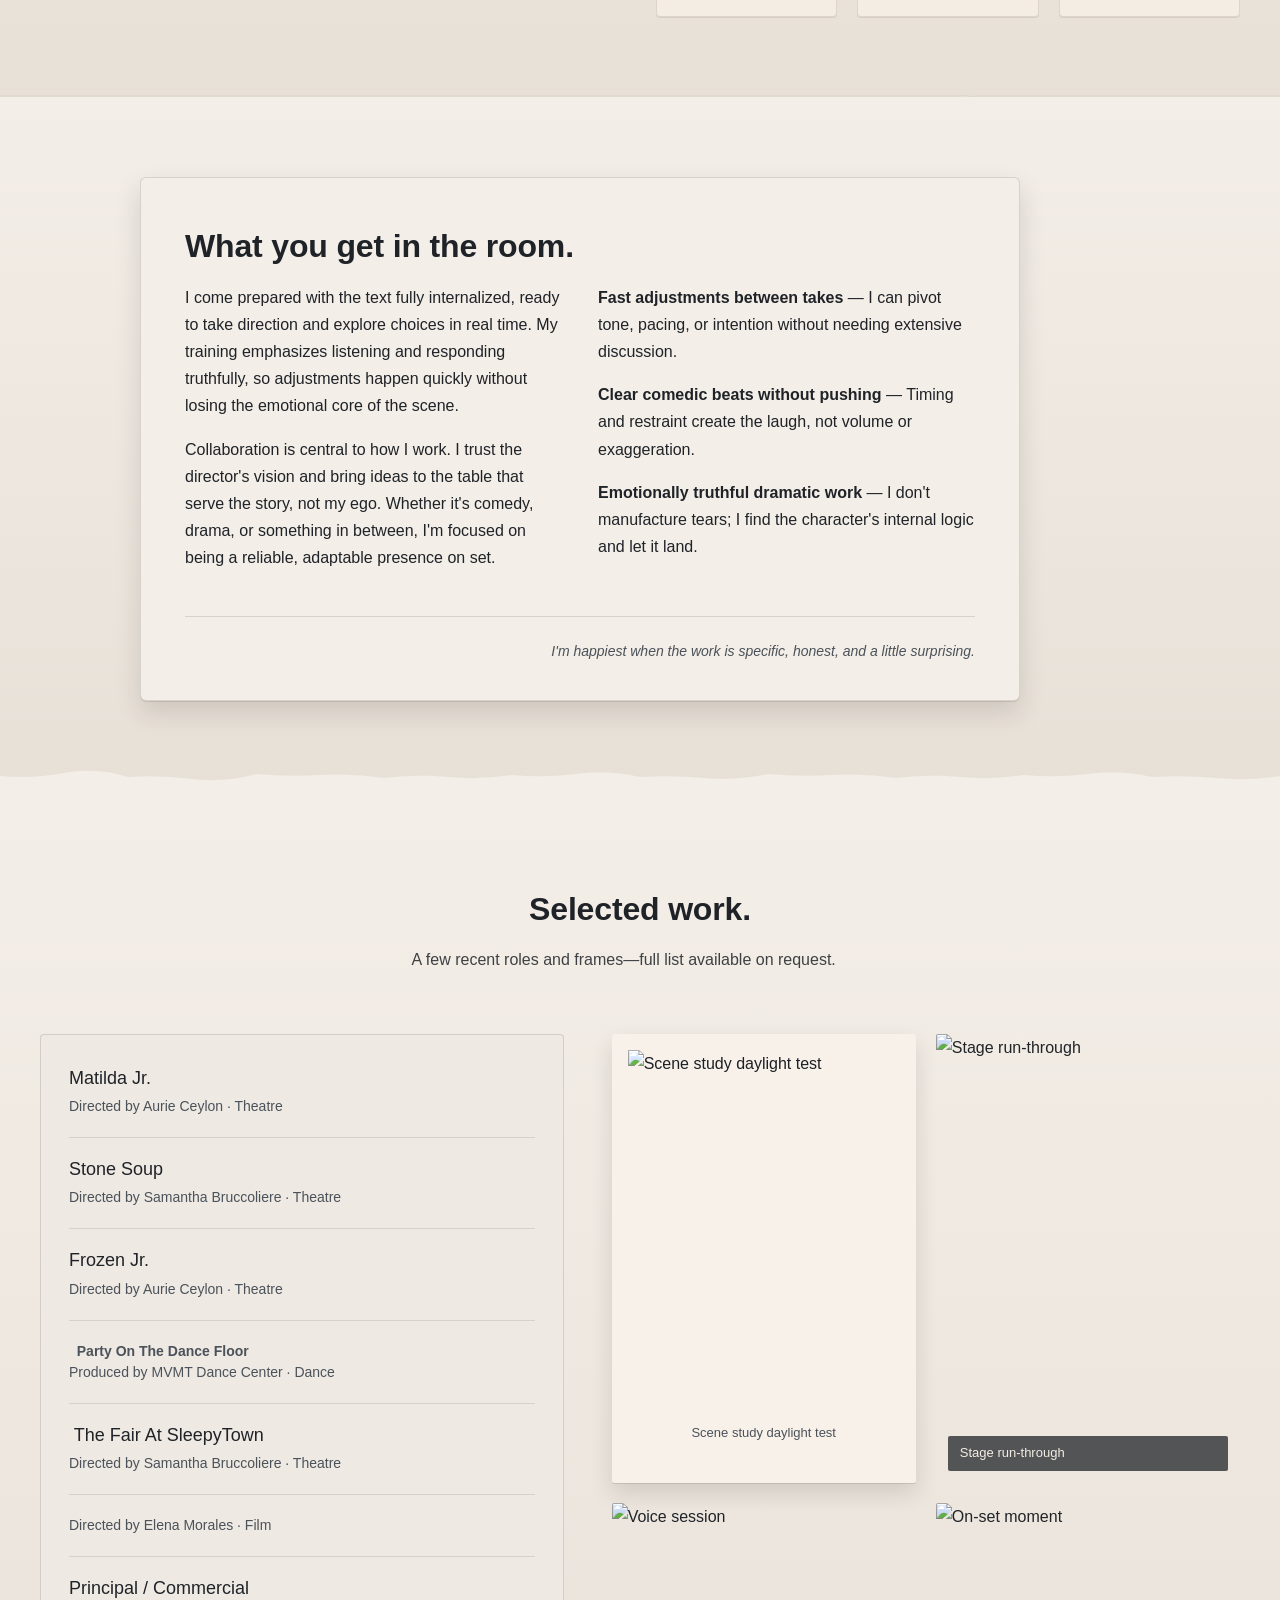
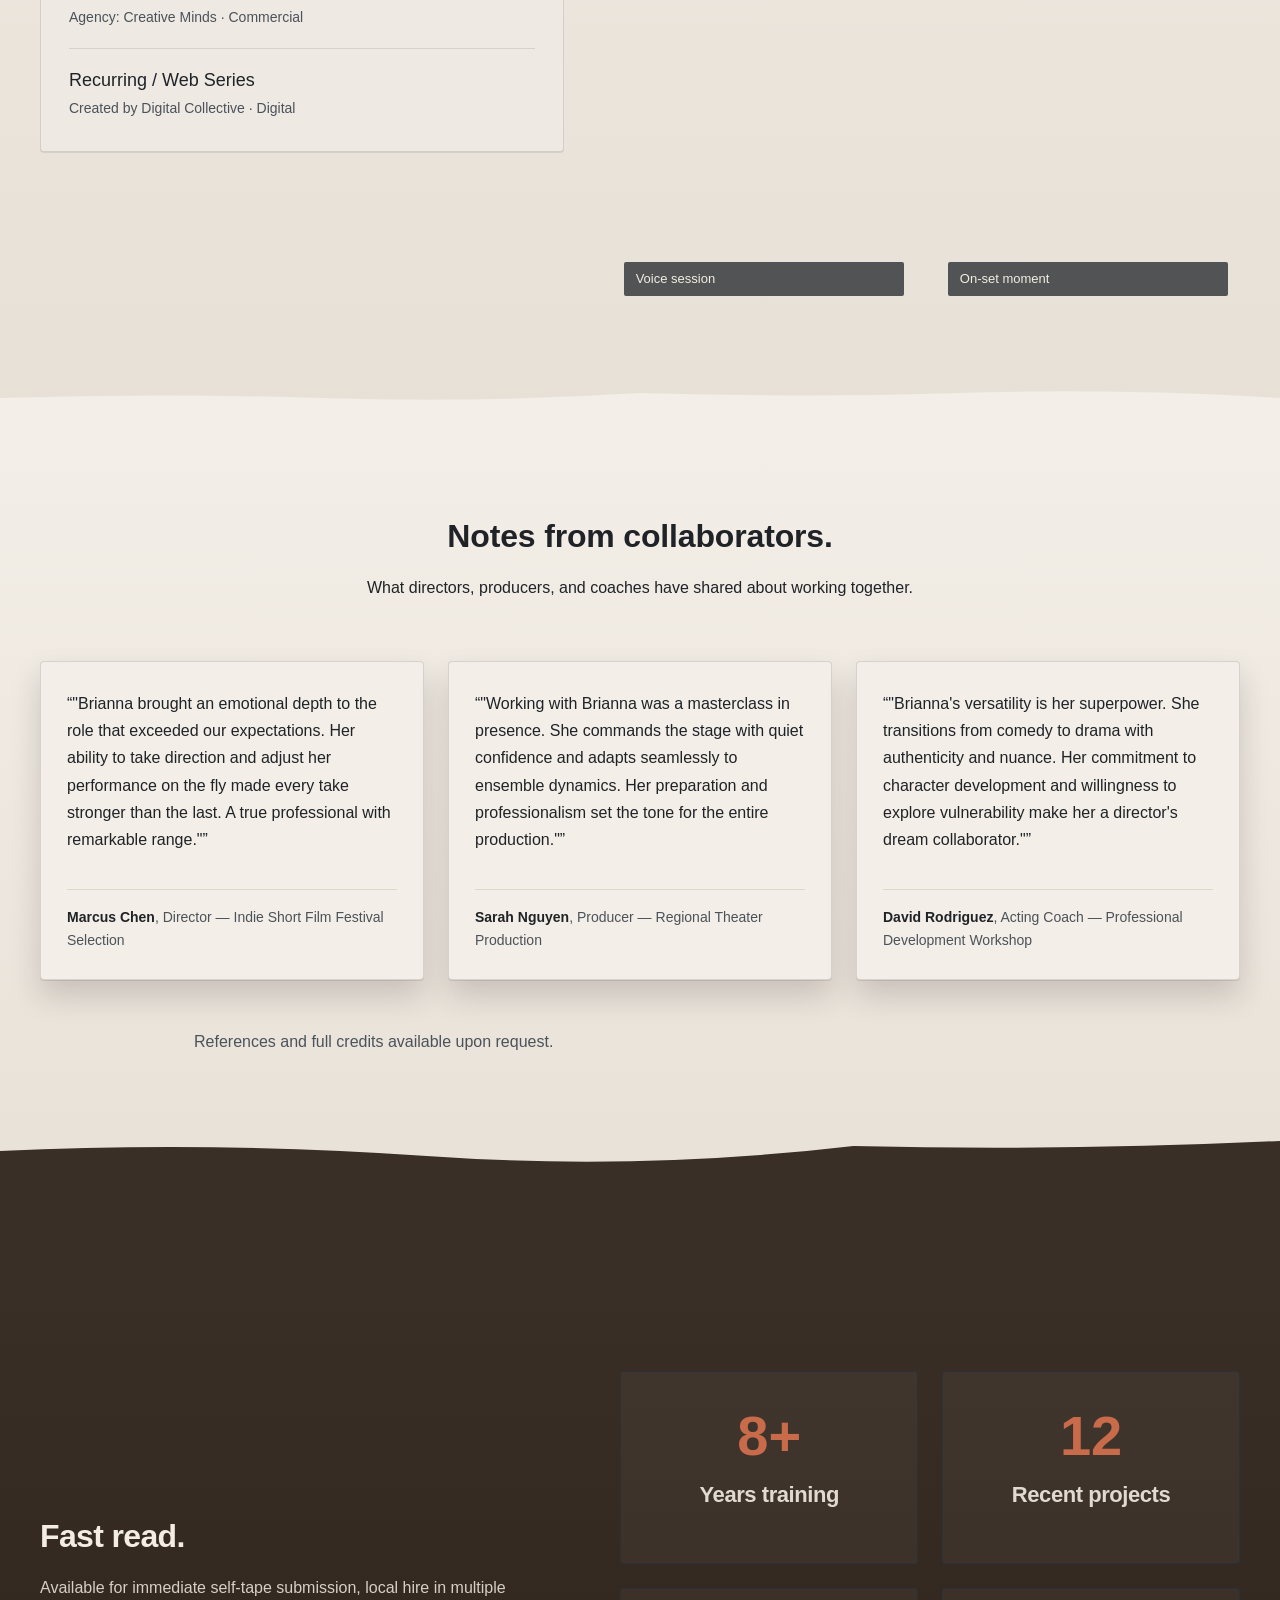
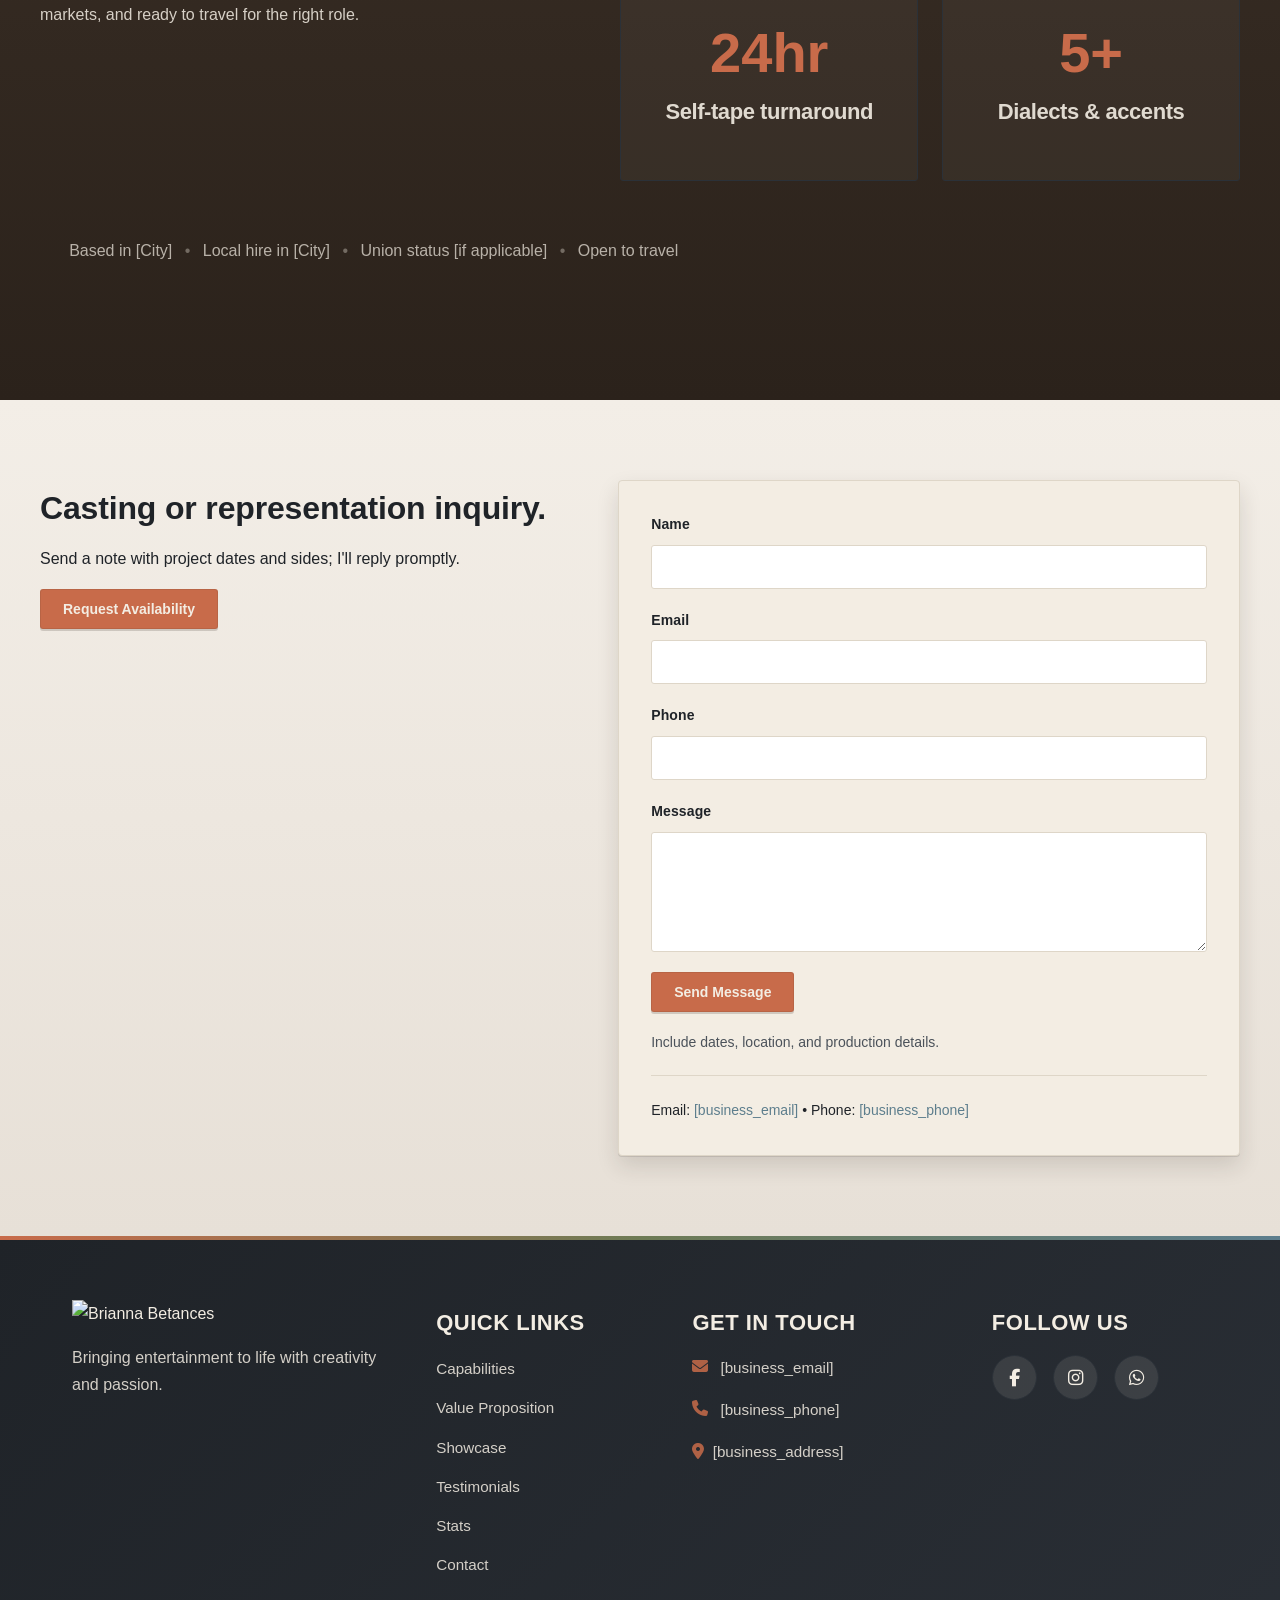
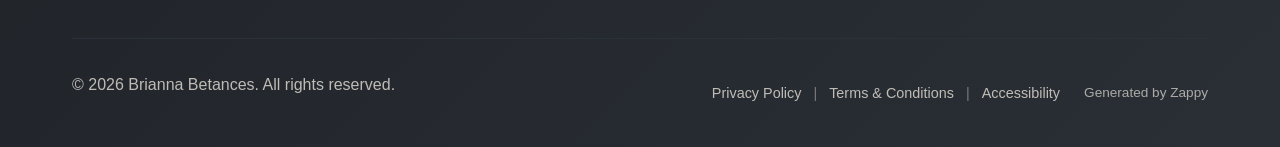
==== commit 0a98f203: "Background sync: Progressive GitHub Sync" ====
--- a/index.html
+++ b/index.html
@@ -325,16 +325,16 @@
 
   <nav class="navbar">
   <button class="mobile-toggle" id="mobileToggle" aria-label="Menu">
-    <svg class="hamburger-icon" width="24" height="24" viewbox="0 0 24 24" fill="none">
+    <svg class="hamburger-icon" width="24" height="24" viewBox="0 0 24 24" fill="none">
       <path d="M3 12h18M3 6h18M3 18h18" stroke="currentColor" stroke-width="2" stroke-linecap="round"></path>
     </svg>
-    <svg class="close-icon" width="24" height="24" viewbox="0 0 24 24" fill="none" style="display: none;">
+    <svg class="close-icon" width="24" height="24" viewBox="0 0 24 24" fill="none" style="display: none;">
       <path d="M18 6L6 18M6 6l12 12" stroke="currentColor" stroke-width="2" stroke-linecap="round"></path>
     </svg>
   </button>
   
   <button class="phone-header-btn" aria-label="Call">
-    <svg width="20" height="20" viewbox="0 0 24 24" fill="currentColor">
+    <svg width="20" height="20" viewBox="0 0 24 24" fill="currentColor">
       <path d="M22 16.92v3a2 2 0 0 1-2.18 2 19.79 19.79 0 0 1-8.63-3.07 19.5 19.5 0 0 1-6-6 19.79 19.79 0 0 1-3.07-8.67A2 2 0 0 1 4.11 2h3a2 2 0 0 1 2 1.72 12.84 12.84 0 0 0 .7 2.81 2 2 0 0 1-.45 2.11L8.09 9.91a16 16 0 0 0 6 6l1.27-1.27a2 2 0 0 1 2.11-.45 12.84 12.84 0 0 0 2.81.7A2 2 0 0 1 22 16.92z"></path>
     </svg>
   </button>
@@ -803,12 +803,12 @@
   </div>
   
   <div class="home-hero-section__divider-wrapper">
-    <svg data-no-icon-edit="true" aria-hidden="true" viewbox="0 0 1200 160" preserveaspectratio="none" xmlns="http://www.w3.org/2000/svg">
+    <svg data-no-icon-edit="true" aria-hidden="true" viewBox="0 0 1200 160" preserveAspectRatio="none" xmlns="http://www.w3.org/2000/svg">
       <defs>
-        <lineargradient id="home-hero-fade-gradient" x1="0%" y1="0%" x2="0%" y2="100%">
+        <linearGradient id="home-hero-fade-gradient" x1="0%" y1="0%" x2="0%" y2="100%">
           <stop offset="0%" style="stop-color:rgba(31,35,40,0);stop-"></stop>
           <stop offset="100%" style="stop-color:#F3EDE3;stop-opacity:1"></stop>
-        </lineargradient>
+        </linearGradient>
       </defs>
       <rect x="0" y="0" width="1200" height="160" fill="url(#home-hero-fade-gradient)"></rect>
     </svg>
@@ -861,7 +861,7 @@
     </div>
   </div>
   <div class="home-capabilities-divider-wrapper">
-    <svg data-no-icon-edit="true" aria-hidden="true" viewbox="0 0 1200 2" preserveaspectratio="none" xmlns="http://www.w3.org/2000/svg">
+    <svg data-no-icon-edit="true" aria-hidden="true" viewBox="0 0 1200 2" preserveAspectRatio="none" xmlns="http://www.w3.org/2000/svg">
       <line x1="0" y1="1" x2="900" y2="1" stroke="var(--border-light)" stroke-width="1"></line>
       <path d="M900,1 L905,0.3 L910,1.7 L915,1" stroke="var(--border-light)" stroke-width="1" fill="#F3EEE7"></path>
       <line x1="915" y1="1" x2="1200" y2="1" stroke="var(--border-light)" stroke-width="1"></line>
@@ -896,7 +896,7 @@
   </div>
   
   <div class="home-value-proposition-divider-wrapper">
-    <svg data-no-icon-edit="true" aria-hidden="true" viewbox="0 0 1200 60" preserveaspectratio="none" xmlns="http://www.w3.org/2000/svg">
+    <svg data-no-icon-edit="true" aria-hidden="true" viewBox="0 0 1200 60" preserveAspectRatio="none" xmlns="http://www.w3.org/2000/svg">
       <path d="M0,60 L0,35 Q30,38 60,32 T120,36 Q150,34 180,38 T240,33 Q270,36 300,34 T360,37 Q390,33 420,36 T480,34 Q510,37 540,33 T600,36 Q630,34 660,37 T720,33 Q750,36 780,34 T840,37 Q870,33 900,36 T960,34 Q990,37 1020,33 T1080,36 Q1110,34 1140,37 T1200,35 L1200,60 Z" fill="#F3EEE7"></path>
     </svg>
   </div>
@@ -932,7 +932,7 @@
             <div class="credit-detail zappy-editable" style="">Directed by Samantha Bruccoliere · Theatre&nbsp;</div>
           </div>
           <div class="credit-item">
-            <div class="credit-role zappy-editable">Lead / Short Film</div>
+            
             <div class="credit-detail zappy-editable">Directed by Elena Morales · Film</div>
           </div>
           <div class="credit-item">
@@ -970,7 +970,7 @@
   </div>
   
   <div class="showcase-divider-wrapper">
-    <svg data-no-icon-edit="true" aria-hidden="true" viewbox="0 0 1200 60" preserveaspectratio="none" xmlns="http://www.w3.org/2000/svg">
+    <svg data-no-icon-edit="true" aria-hidden="true" viewBox="0 0 1200 60" preserveAspectRatio="none" xmlns="http://www.w3.org/2000/svg">
       <path d="M0,60 L0,30 Q150,25 300,30 T600,25 Q750,30 900,25 T1200,30 L1200,60 Z" fill="#F3EEE7"></path>
     </svg>
   </div>
@@ -1016,12 +1016,12 @@
   </div>
 
   <div class="home-testimonials-divider-wrapper">
-    <svg data-no-icon-edit="true" aria-hidden="true" viewbox="0 0 1200 180" preserveaspectratio="none" xmlns="http://www.w3.org/2000/svg">
+    <svg data-no-icon-edit="true" aria-hidden="true" viewBox="0 0 1200 180" preserveAspectRatio="none" xmlns="http://www.w3.org/2000/svg">
       <defs>
-        <lineargradient id="testimonials-divider-gradient" x1="0%" y1="0%" x2="100%" y2="0%">
+        <linearGradient id="testimonials-divider-gradient" x1="0%" y1="0%" x2="100%" y2="0%">
           <stop offset="0%" style="stop-color:#F3EDE3;stop-opacity:1"></stop>
           <stop offset="100%" style="stop-color:#E8E3DB;stop-opacity:1"></stop>
-        </lineargradient>
+        </linearGradient>
       </defs>
       <path d="M0,180 L0,60 Q200,50 400,65 T800,55 Q1000,60 1200,50 L1200,180 Z" fill="#3A2F26"></path>
     </svg>
@@ -1059,12 +1059,12 @@
     </div>
   </div>
   <div class="home-stats-divider-wrapper">
-    <svg data-no-icon-edit="true" aria-hidden="true" viewbox="0 0 1200 2" preserveaspectratio="none" xmlns="http://www.w3.org/2000/svg">
+    <svg data-no-icon-edit="true" aria-hidden="true" viewBox="0 0 1200 2" preserveAspectRatio="none" xmlns="http://www.w3.org/2000/svg">
       <defs>
-        <lineargradient id="home-stats-fade" x1="0%" y1="0%" x2="100%" y2="0%">
+        <linearGradient id="home-stats-fade" x1="0%" y1="0%" x2="100%" y2="0%">
           <stop offset="0%" style="stop-color:var(--border-dark);stop-opacity:1"></stop>
           <stop offset="100%" style="stop-color:var(--border-dark);stop-"></stop>
-        </lineargradient>
+        </linearGradient>
       </defs>
       <line x1="0" y1="1" x2="1200" y2="1" stroke="url(#home-stats-fade)" stroke-width="1"></line>
     </svg>
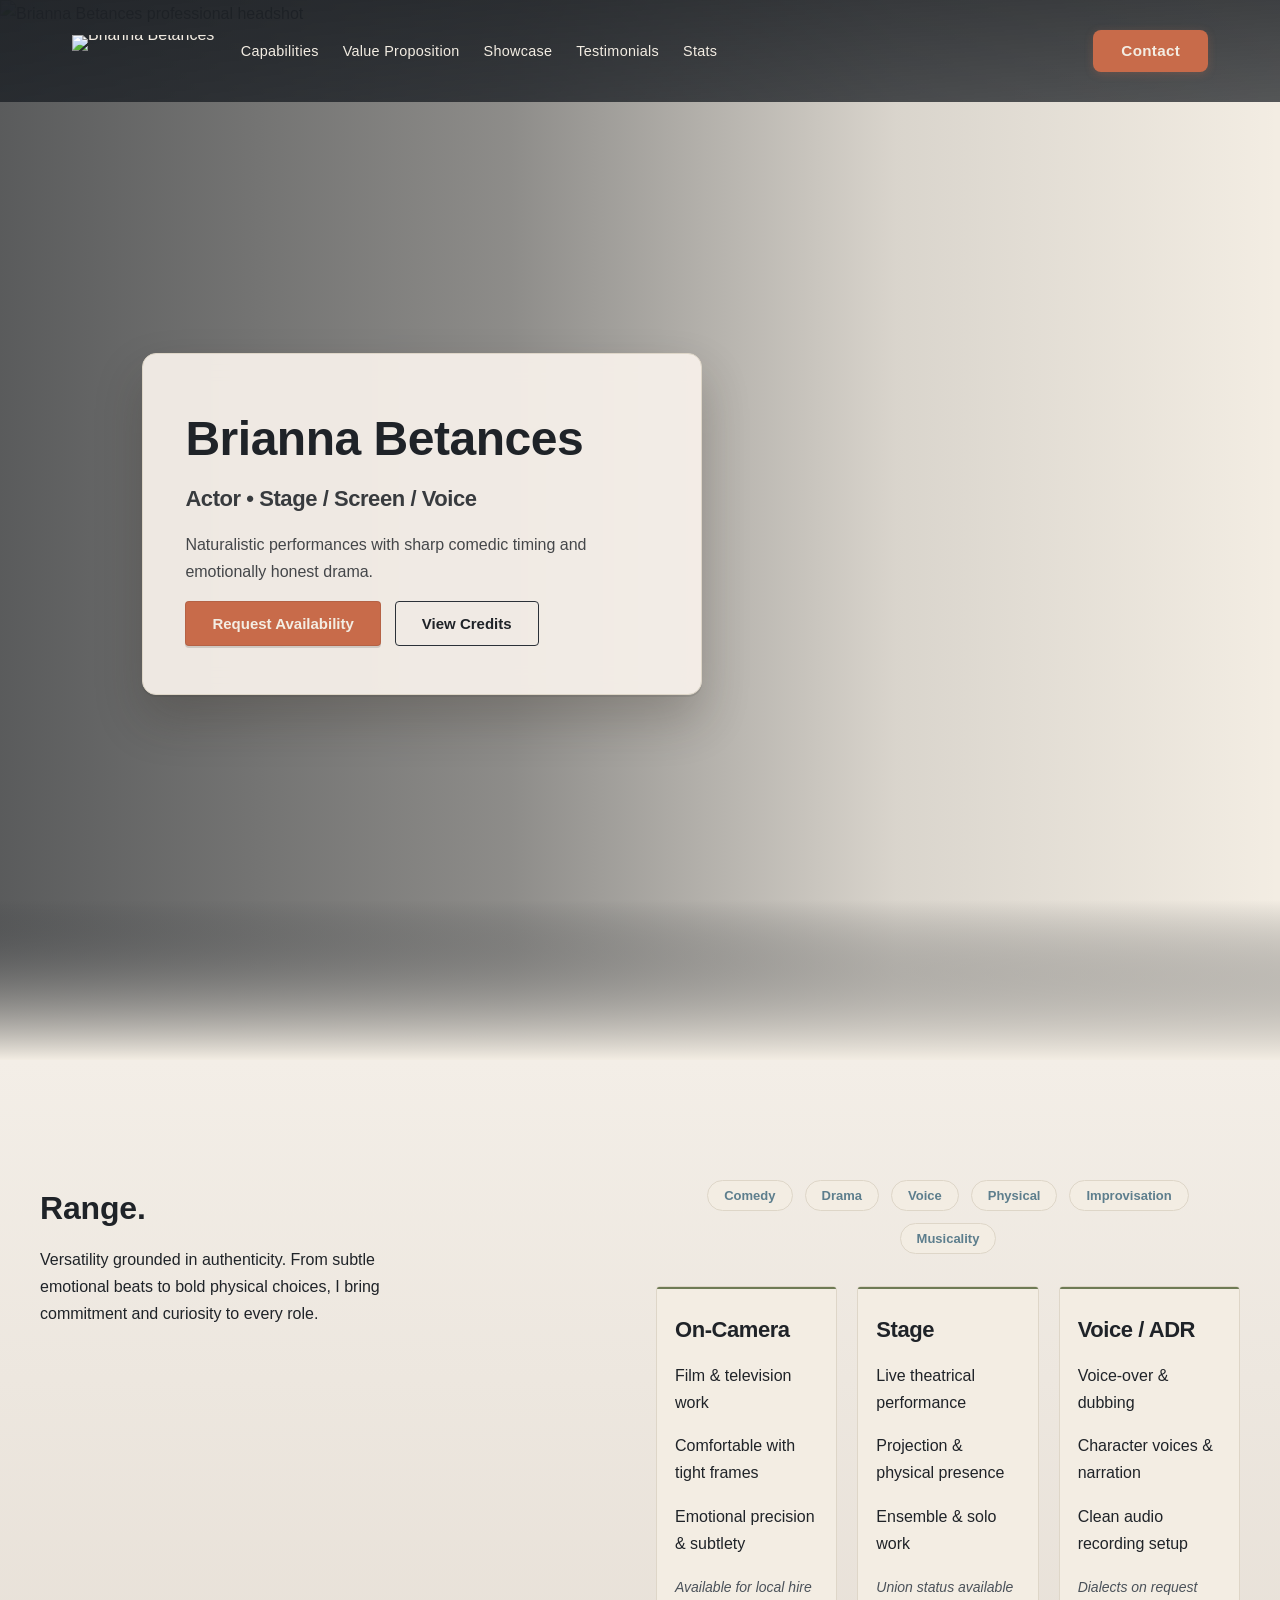
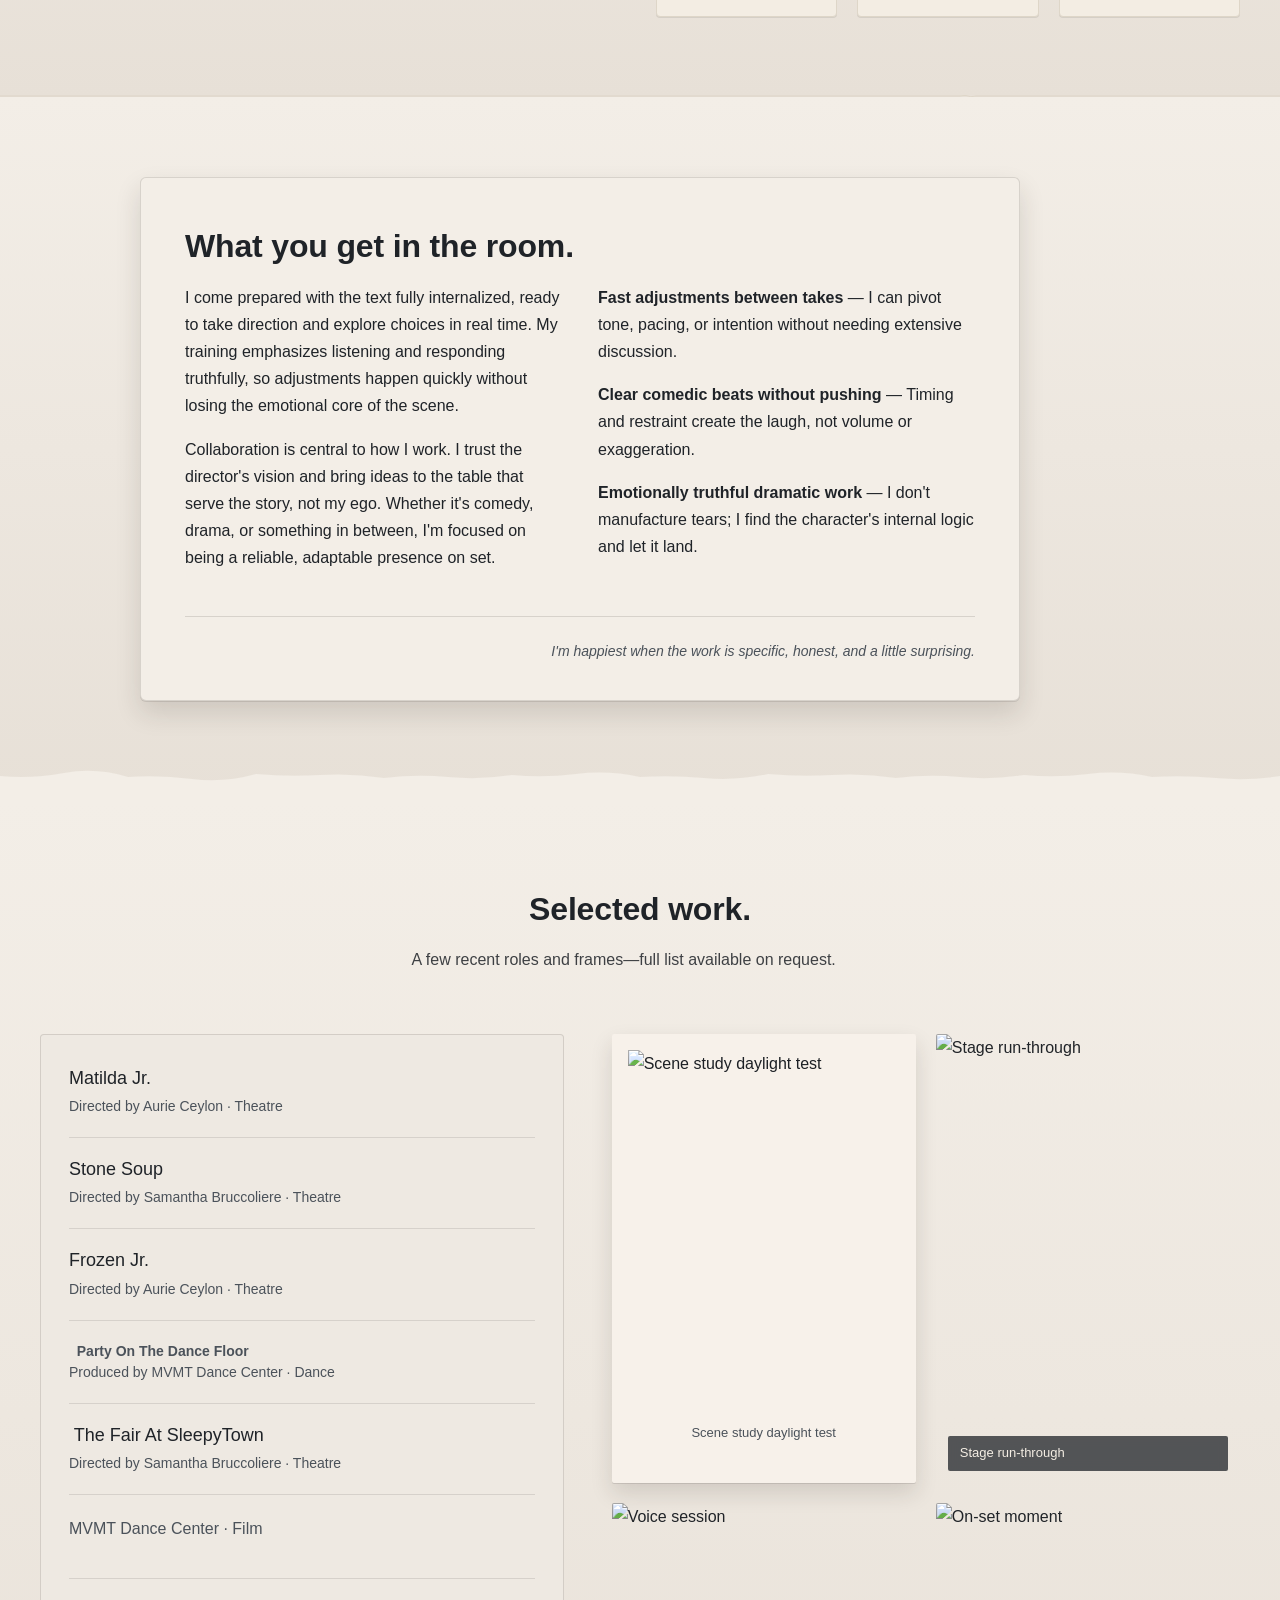
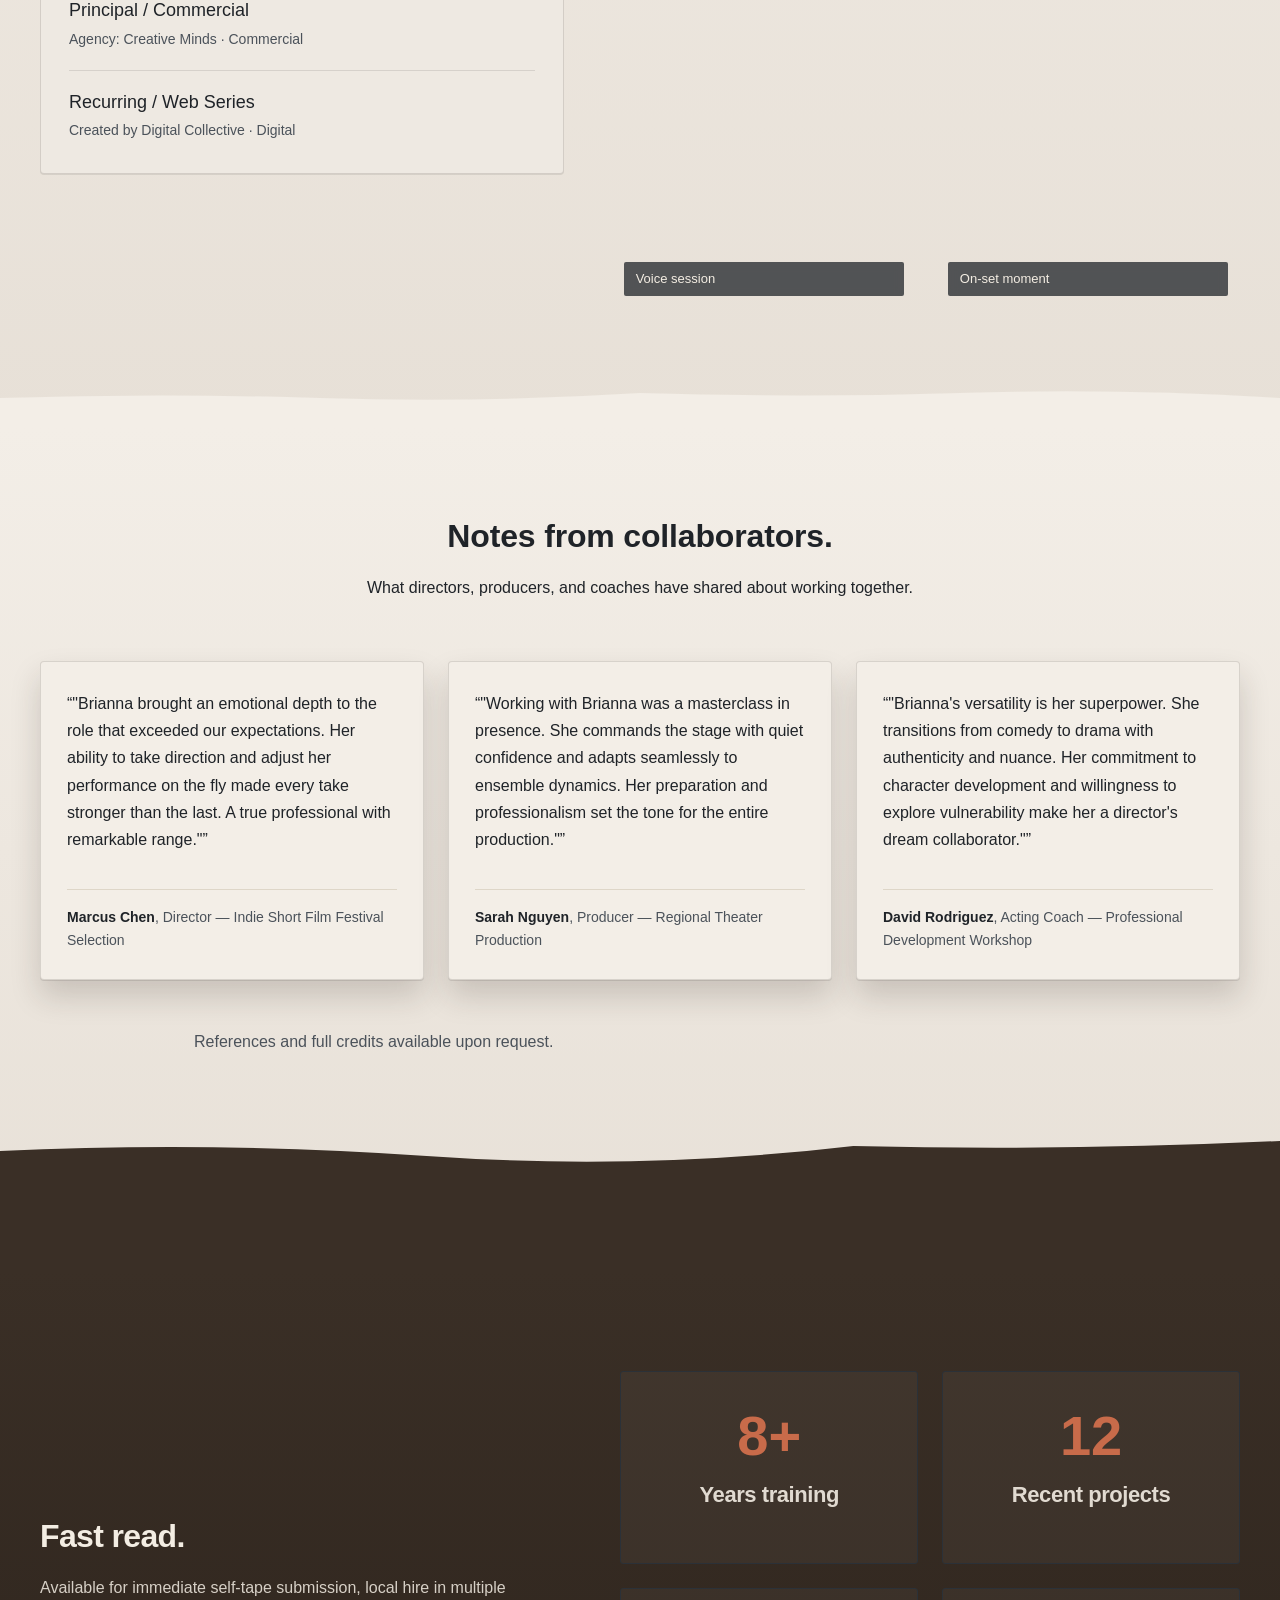
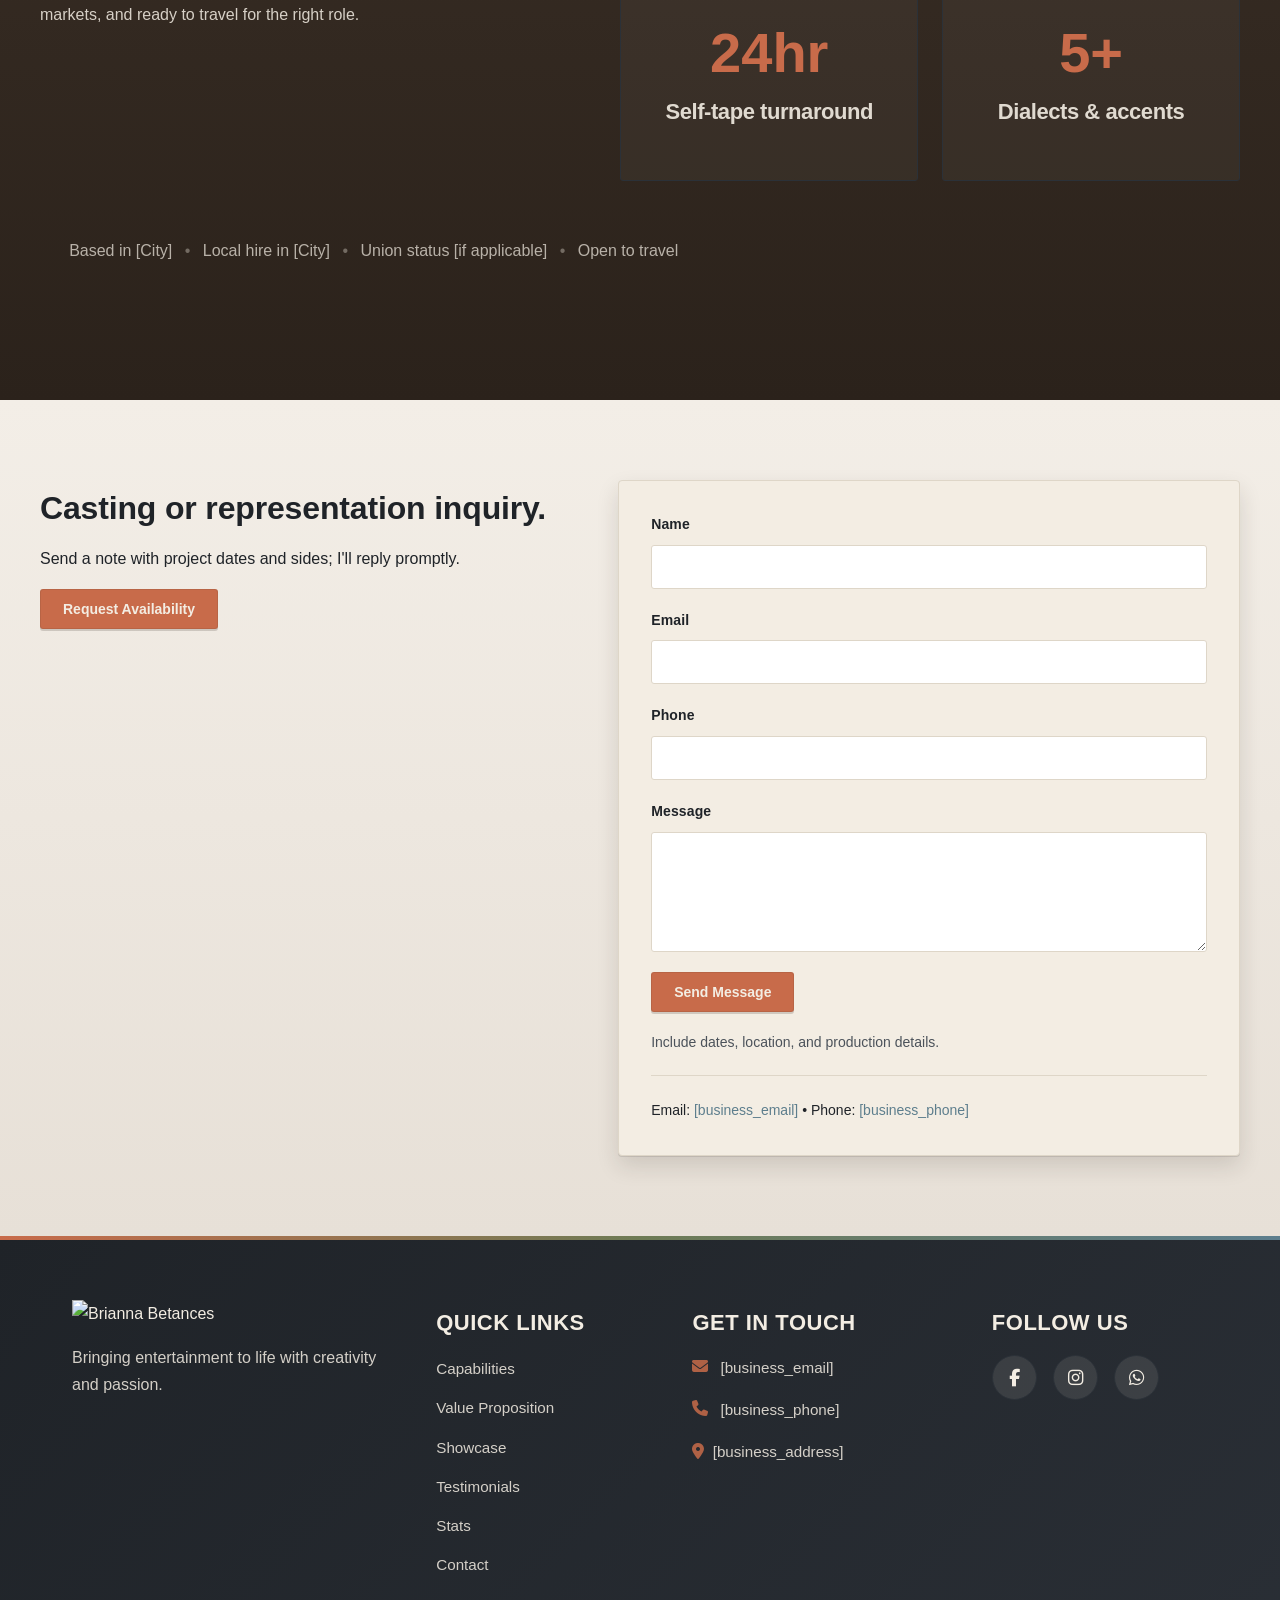
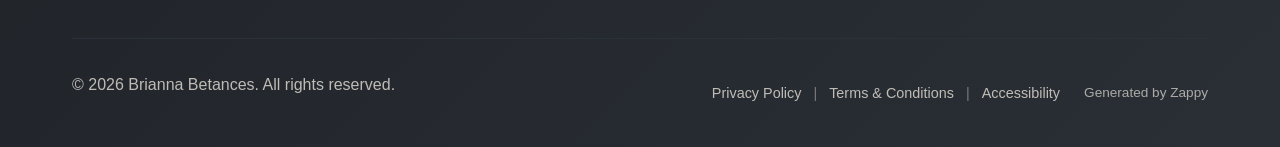
==== commit 7e80b5b0: "Background sync: Progressive GitHub Sync" ====
--- a/index.html
+++ b/index.html
@@ -325,16 +325,16 @@
 
   <nav class="navbar">
   <button class="mobile-toggle" id="mobileToggle" aria-label="Menu">
-    <svg class="hamburger-icon" width="24" height="24" viewBox="0 0 24 24" fill="none">
+    <svg class="hamburger-icon" width="24" height="24" viewbox="0 0 24 24" fill="none">
       <path d="M3 12h18M3 6h18M3 18h18" stroke="currentColor" stroke-width="2" stroke-linecap="round"></path>
     </svg>
-    <svg class="close-icon" width="24" height="24" viewBox="0 0 24 24" fill="none" style="display: none;">
+    <svg class="close-icon" width="24" height="24" viewbox="0 0 24 24" fill="none" style="display: none;">
       <path d="M18 6L6 18M6 6l12 12" stroke="currentColor" stroke-width="2" stroke-linecap="round"></path>
     </svg>
   </button>
   
   <button class="phone-header-btn" aria-label="Call">
-    <svg width="20" height="20" viewBox="0 0 24 24" fill="currentColor">
+    <svg width="20" height="20" viewbox="0 0 24 24" fill="currentColor">
       <path d="M22 16.92v3a2 2 0 0 1-2.18 2 19.79 19.79 0 0 1-8.63-3.07 19.5 19.5 0 0 1-6-6 19.79 19.79 0 0 1-3.07-8.67A2 2 0 0 1 4.11 2h3a2 2 0 0 1 2 1.72 12.84 12.84 0 0 0 .7 2.81 2 2 0 0 1-.45 2.11L8.09 9.91a16 16 0 0 0 6 6l1.27-1.27a2 2 0 0 1 2.11-.45 12.84 12.84 0 0 0 2.81.7A2 2 0 0 1 22 16.92z"></path>
     </svg>
   </button>
@@ -803,12 +803,12 @@
   </div>
   
   <div class="home-hero-section__divider-wrapper">
-    <svg data-no-icon-edit="true" aria-hidden="true" viewBox="0 0 1200 160" preserveAspectRatio="none" xmlns="http://www.w3.org/2000/svg">
+    <svg data-no-icon-edit="true" aria-hidden="true" viewbox="0 0 1200 160" preserveaspectratio="none" xmlns="http://www.w3.org/2000/svg">
       <defs>
-        <linearGradient id="home-hero-fade-gradient" x1="0%" y1="0%" x2="0%" y2="100%">
+        <lineargradient id="home-hero-fade-gradient" x1="0%" y1="0%" x2="0%" y2="100%">
           <stop offset="0%" style="stop-color:rgba(31,35,40,0);stop-"></stop>
           <stop offset="100%" style="stop-color:#F3EDE3;stop-opacity:1"></stop>
-        </linearGradient>
+        </lineargradient>
       </defs>
       <rect x="0" y="0" width="1200" height="160" fill="url(#home-hero-fade-gradient)"></rect>
     </svg>
@@ -861,7 +861,7 @@
     </div>
   </div>
   <div class="home-capabilities-divider-wrapper">
-    <svg data-no-icon-edit="true" aria-hidden="true" viewBox="0 0 1200 2" preserveAspectRatio="none" xmlns="http://www.w3.org/2000/svg">
+    <svg data-no-icon-edit="true" aria-hidden="true" viewbox="0 0 1200 2" preserveaspectratio="none" xmlns="http://www.w3.org/2000/svg">
       <line x1="0" y1="1" x2="900" y2="1" stroke="var(--border-light)" stroke-width="1"></line>
       <path d="M900,1 L905,0.3 L910,1.7 L915,1" stroke="var(--border-light)" stroke-width="1" fill="#F3EEE7"></path>
       <line x1="915" y1="1" x2="1200" y2="1" stroke="var(--border-light)" stroke-width="1"></line>
@@ -896,7 +896,7 @@
   </div>
   
   <div class="home-value-proposition-divider-wrapper">
-    <svg data-no-icon-edit="true" aria-hidden="true" viewBox="0 0 1200 60" preserveAspectRatio="none" xmlns="http://www.w3.org/2000/svg">
+    <svg data-no-icon-edit="true" aria-hidden="true" viewbox="0 0 1200 60" preserveaspectratio="none" xmlns="http://www.w3.org/2000/svg">
       <path d="M0,60 L0,35 Q30,38 60,32 T120,36 Q150,34 180,38 T240,33 Q270,36 300,34 T360,37 Q390,33 420,36 T480,34 Q510,37 540,33 T600,36 Q630,34 660,37 T720,33 Q750,36 780,34 T840,37 Q870,33 900,36 T960,34 Q990,37 1020,33 T1080,36 Q1110,34 1140,37 T1200,35 L1200,60 Z" fill="#F3EEE7"></path>
     </svg>
   </div>
@@ -933,7 +933,7 @@
           </div>
           <div class="credit-item">
             
-            <div class="credit-detail zappy-editable">Directed by Elena Morales · Film</div>
+            <div class="credit-detail zappy-editable" style=""><p>MVMT Dance Center · Film</p></div>
           </div>
           <div class="credit-item">
             <div class="credit-role zappy-editable">Principal / Commercial</div>
@@ -970,7 +970,7 @@
   </div>
   
   <div class="showcase-divider-wrapper">
-    <svg data-no-icon-edit="true" aria-hidden="true" viewBox="0 0 1200 60" preserveAspectRatio="none" xmlns="http://www.w3.org/2000/svg">
+    <svg data-no-icon-edit="true" aria-hidden="true" viewbox="0 0 1200 60" preserveaspectratio="none" xmlns="http://www.w3.org/2000/svg">
       <path d="M0,60 L0,30 Q150,25 300,30 T600,25 Q750,30 900,25 T1200,30 L1200,60 Z" fill="#F3EEE7"></path>
     </svg>
   </div>
@@ -1016,12 +1016,12 @@
   </div>
 
   <div class="home-testimonials-divider-wrapper">
-    <svg data-no-icon-edit="true" aria-hidden="true" viewBox="0 0 1200 180" preserveAspectRatio="none" xmlns="http://www.w3.org/2000/svg">
+    <svg data-no-icon-edit="true" aria-hidden="true" viewbox="0 0 1200 180" preserveaspectratio="none" xmlns="http://www.w3.org/2000/svg">
       <defs>
-        <linearGradient id="testimonials-divider-gradient" x1="0%" y1="0%" x2="100%" y2="0%">
+        <lineargradient id="testimonials-divider-gradient" x1="0%" y1="0%" x2="100%" y2="0%">
           <stop offset="0%" style="stop-color:#F3EDE3;stop-opacity:1"></stop>
           <stop offset="100%" style="stop-color:#E8E3DB;stop-opacity:1"></stop>
-        </linearGradient>
+        </lineargradient>
       </defs>
       <path d="M0,180 L0,60 Q200,50 400,65 T800,55 Q1000,60 1200,50 L1200,180 Z" fill="#3A2F26"></path>
     </svg>
@@ -1059,12 +1059,12 @@
     </div>
   </div>
   <div class="home-stats-divider-wrapper">
-    <svg data-no-icon-edit="true" aria-hidden="true" viewBox="0 0 1200 2" preserveAspectRatio="none" xmlns="http://www.w3.org/2000/svg">
+    <svg data-no-icon-edit="true" aria-hidden="true" viewbox="0 0 1200 2" preserveaspectratio="none" xmlns="http://www.w3.org/2000/svg">
       <defs>
-        <linearGradient id="home-stats-fade" x1="0%" y1="0%" x2="100%" y2="0%">
+        <lineargradient id="home-stats-fade" x1="0%" y1="0%" x2="100%" y2="0%">
           <stop offset="0%" style="stop-color:var(--border-dark);stop-opacity:1"></stop>
           <stop offset="100%" style="stop-color:var(--border-dark);stop-"></stop>
-        </linearGradient>
+        </lineargradient>
       </defs>
       <line x1="0" y1="1" x2="1200" y2="1" stroke="url(#home-stats-fade)" stroke-width="1"></line>
     </svg>
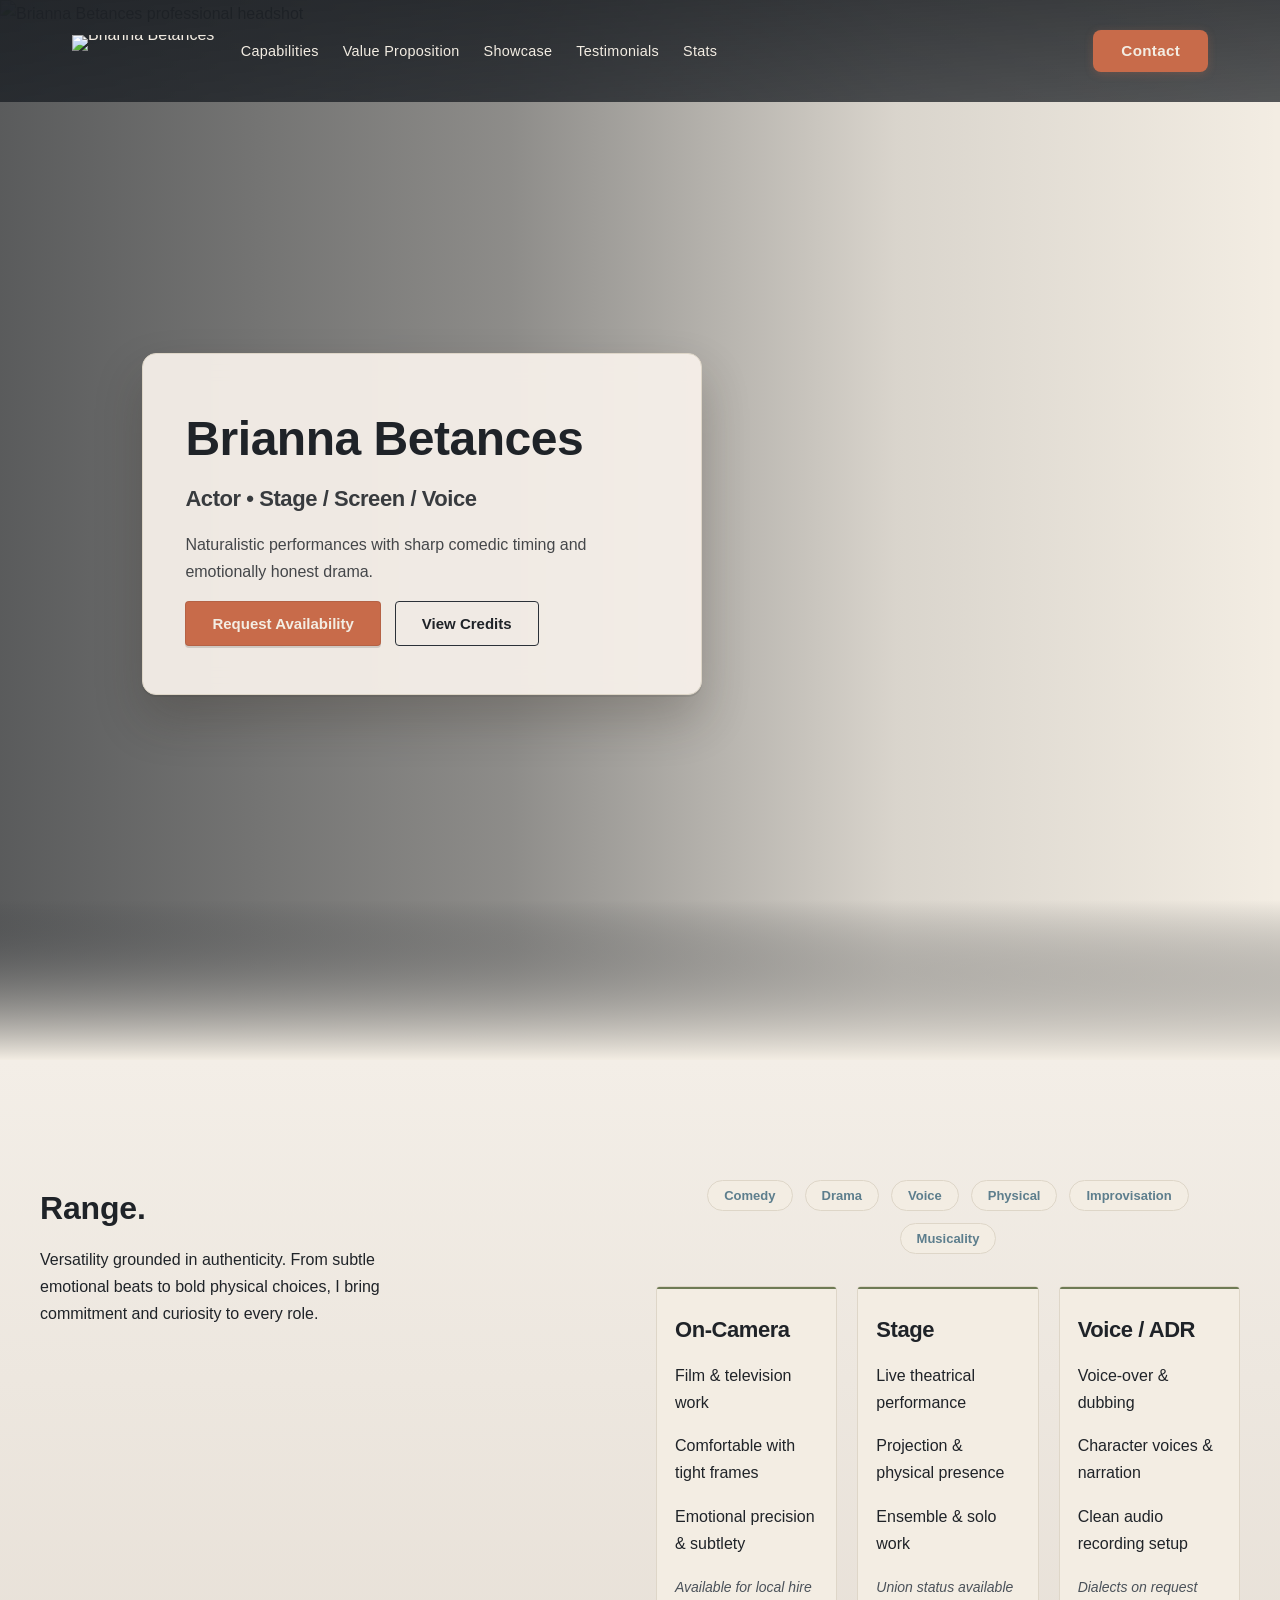
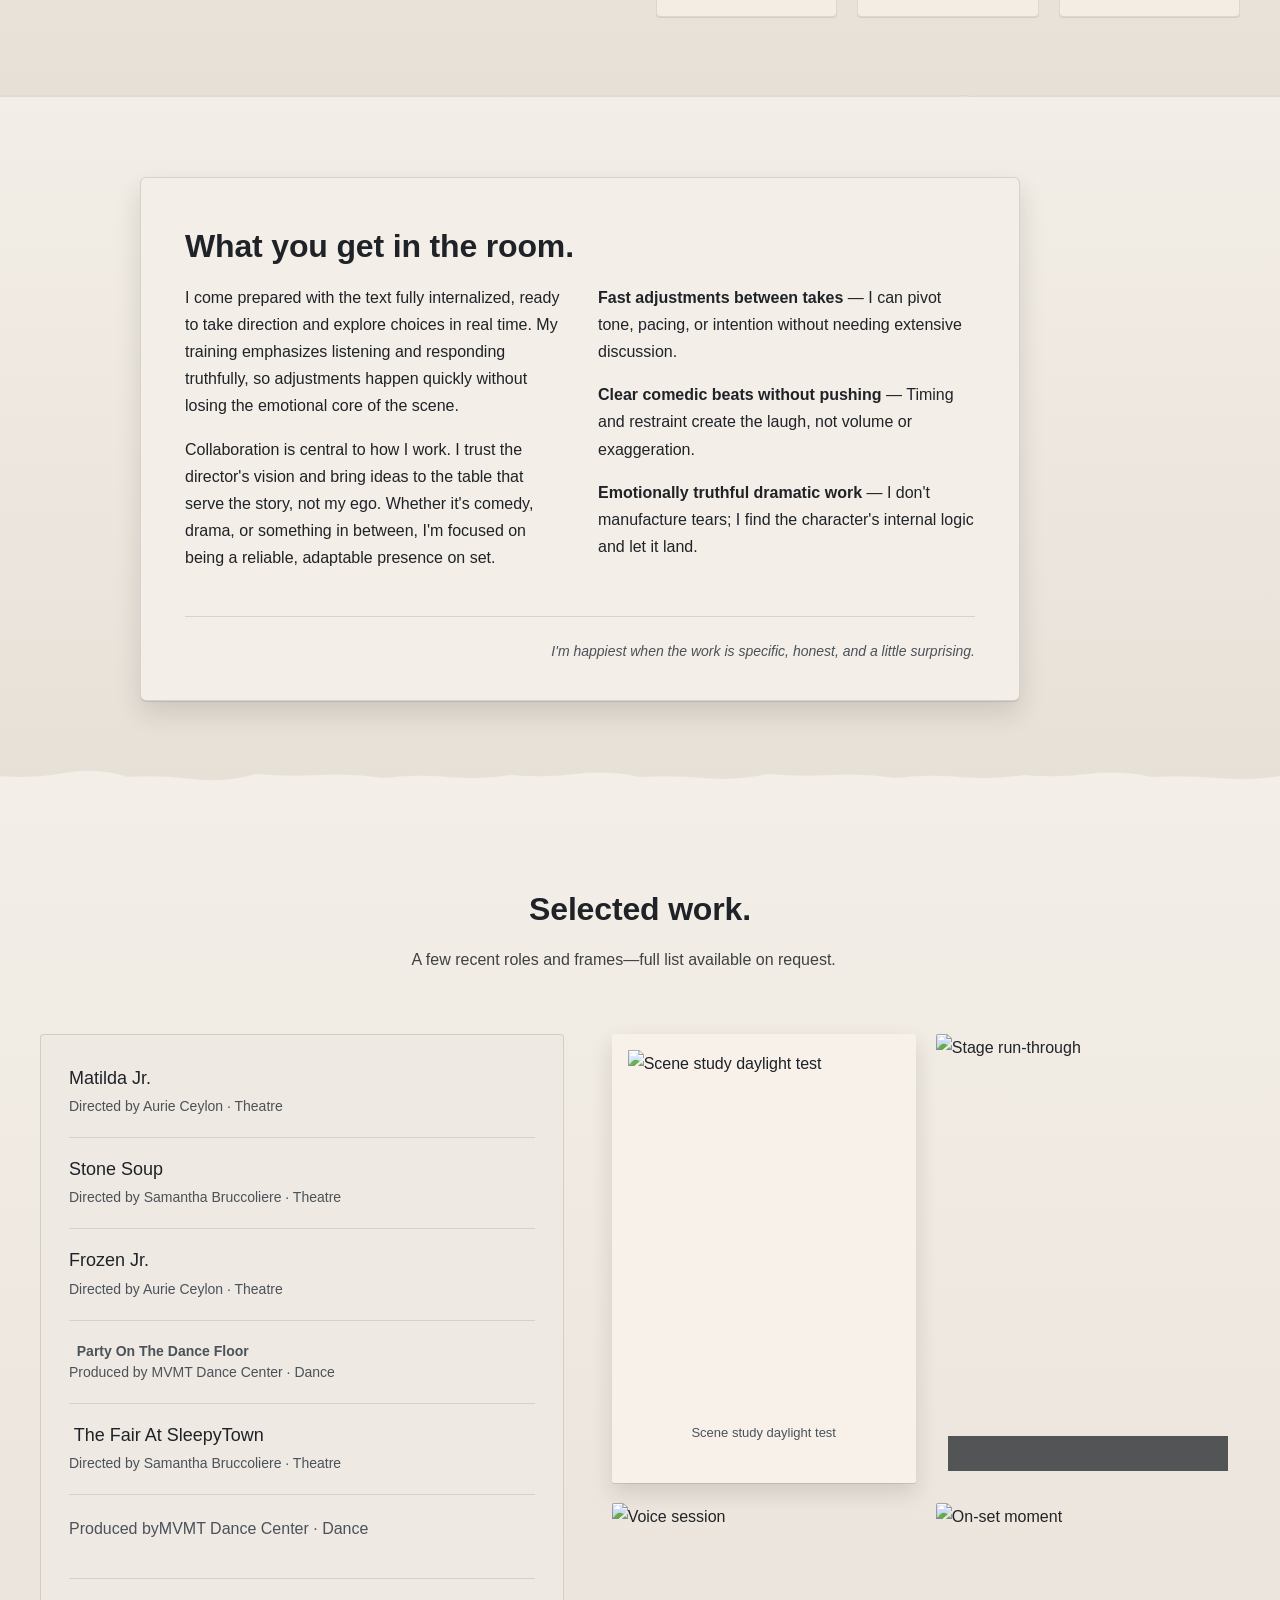
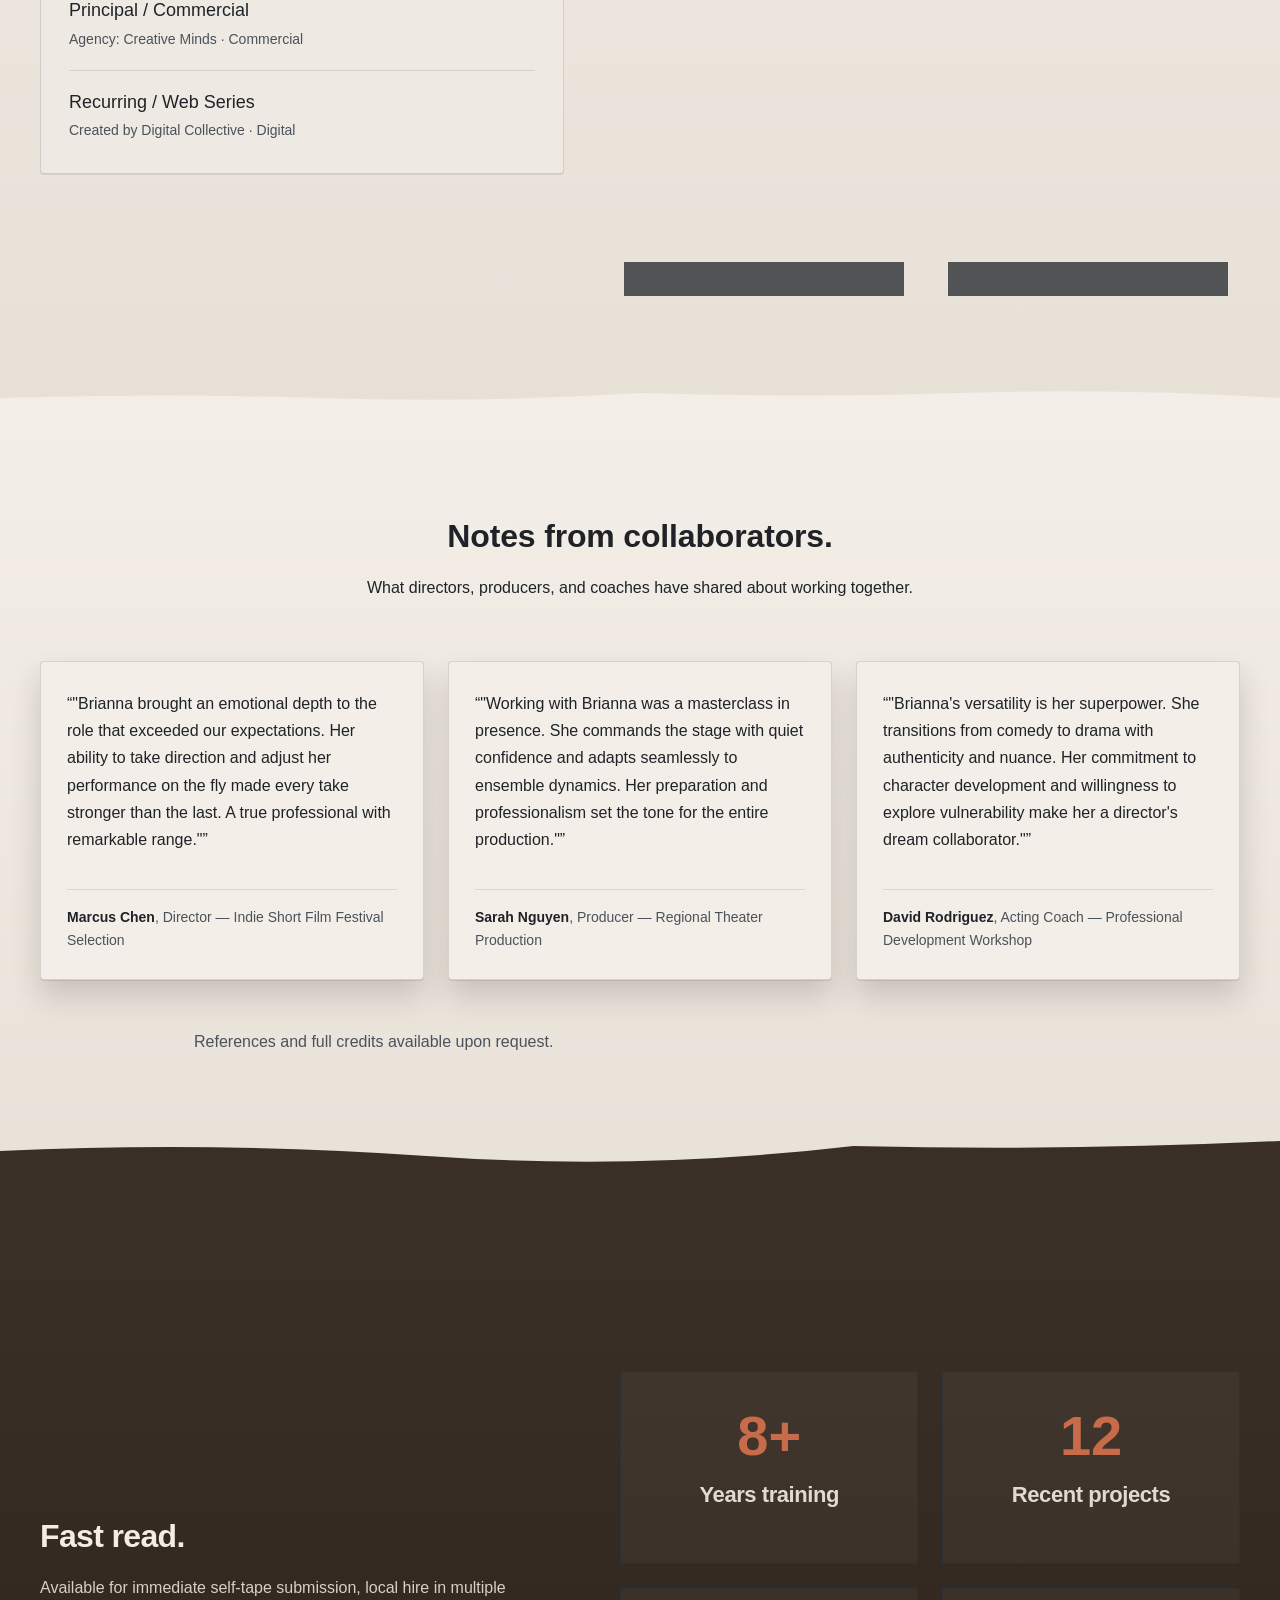
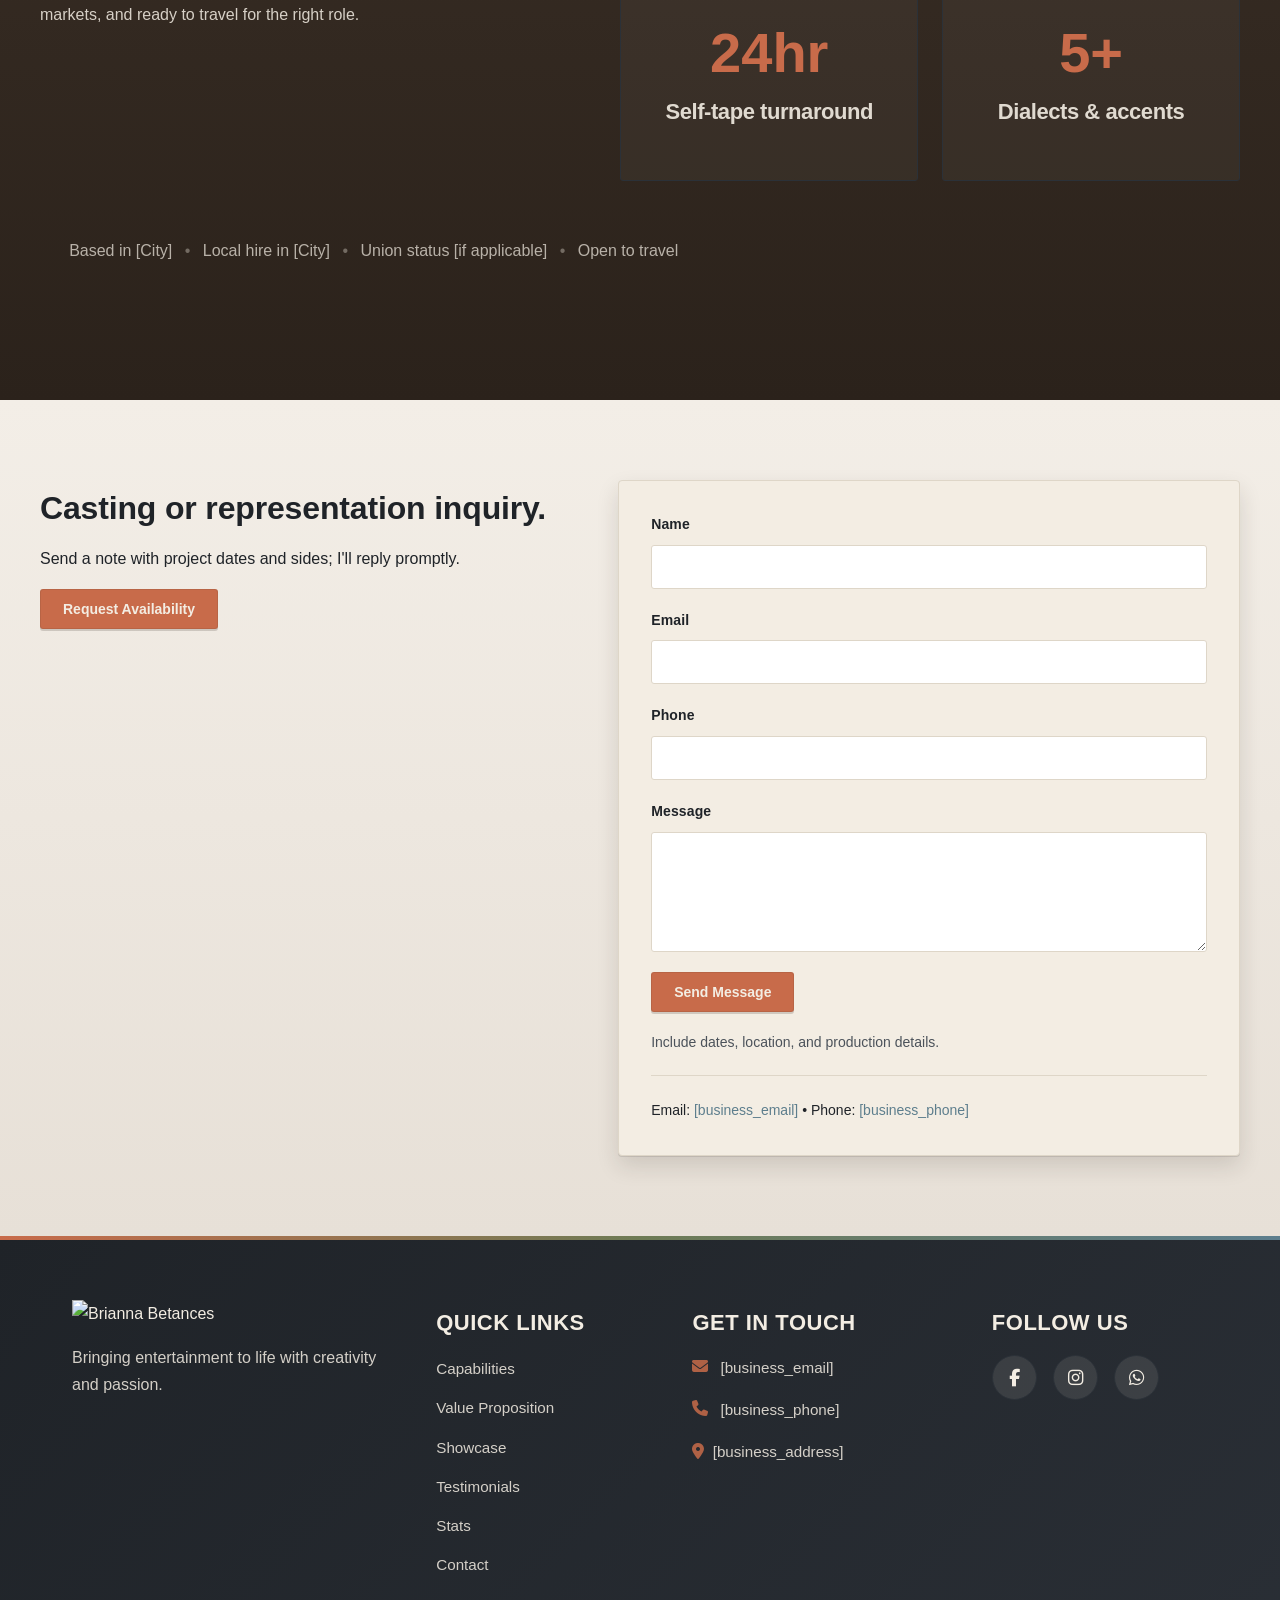
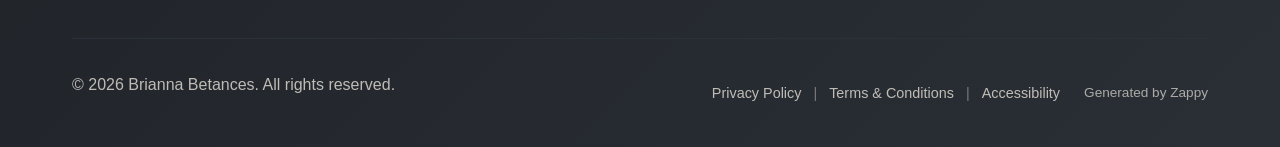
==== commit 57ced6d2: "Background sync: Progressive GitHub Sync" ====
--- a/index.html
+++ b/index.html
@@ -933,7 +933,7 @@
           </div>
           <div class="credit-item">
             
-            <div class="credit-detail zappy-editable" style=""><p>MVMT Dance Center · Film</p></div>
+            <div class="credit-detail zappy-editable" style=""><p class="" style="">Produced byMVMT Dance Center · Dance&nbsp;</p></div>
           </div>
           <div class="credit-item">
             <div class="credit-role zappy-editable">Principal / Commercial</div>
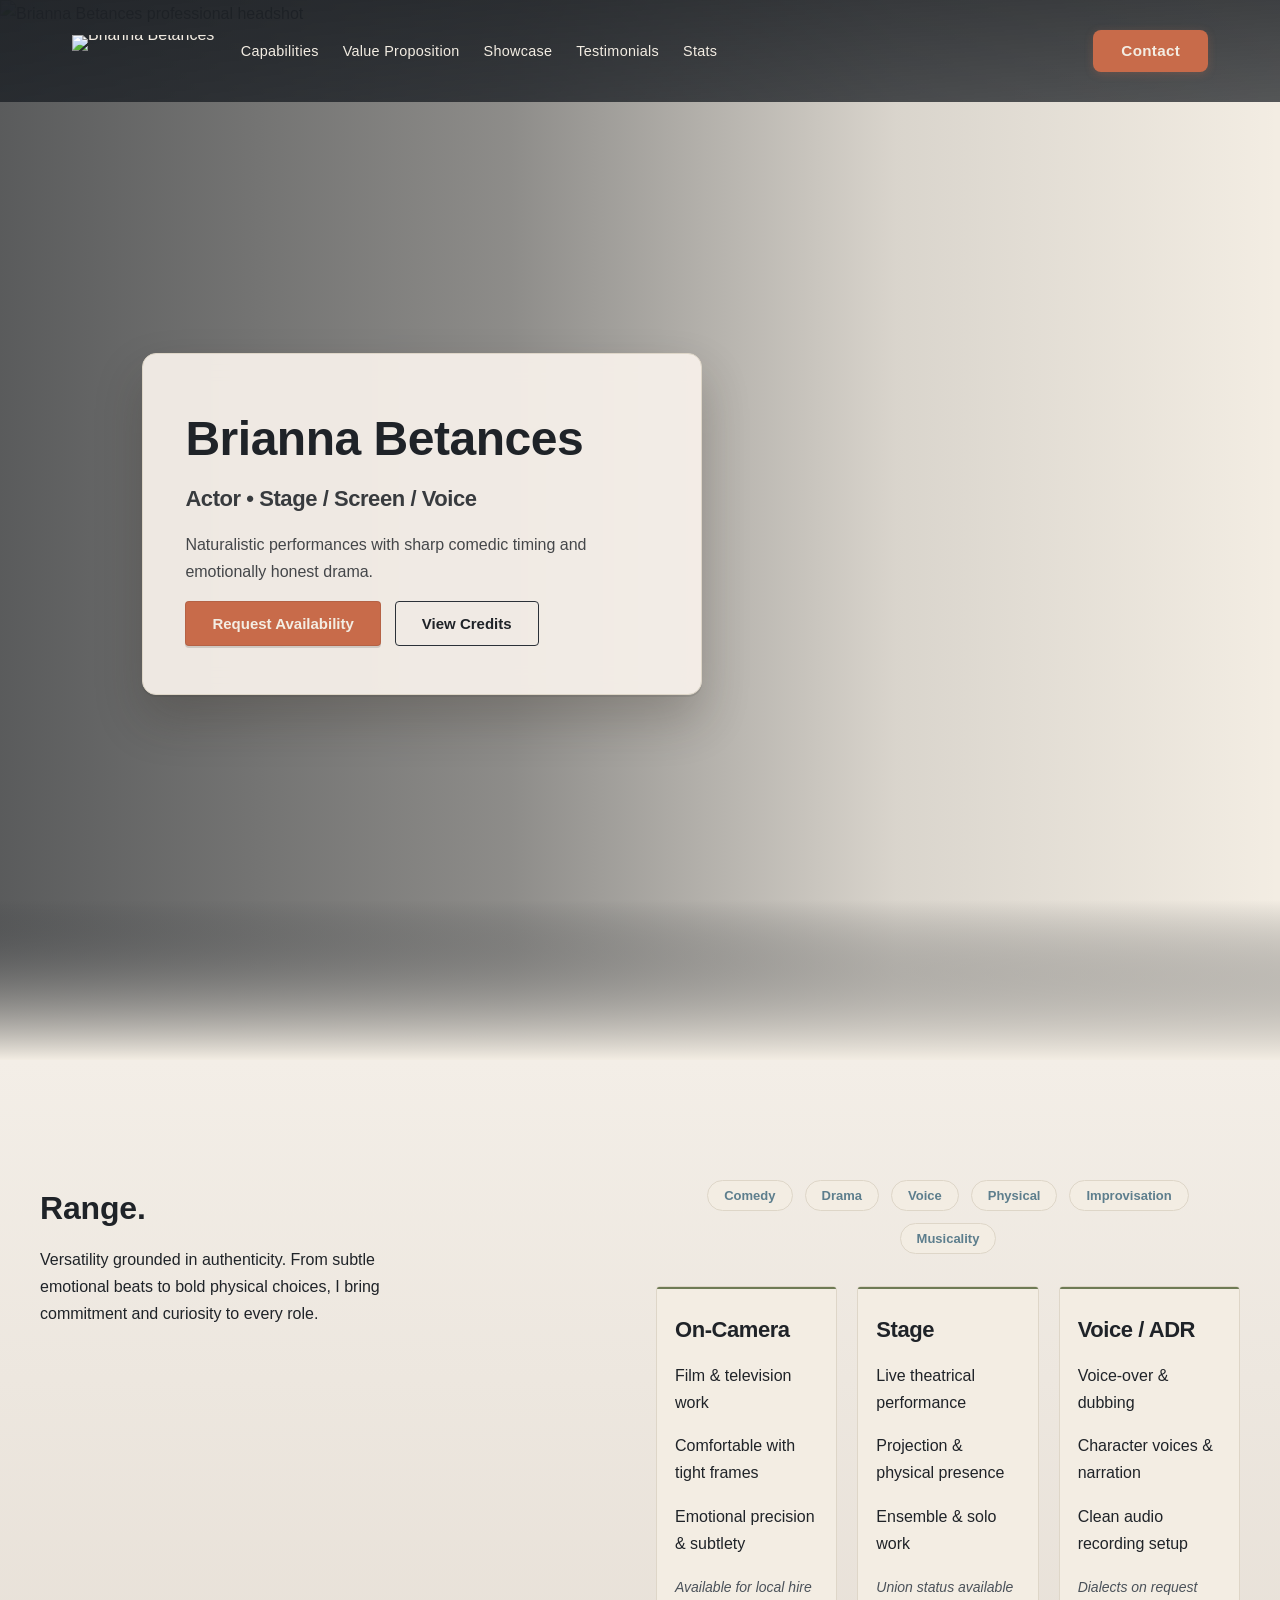
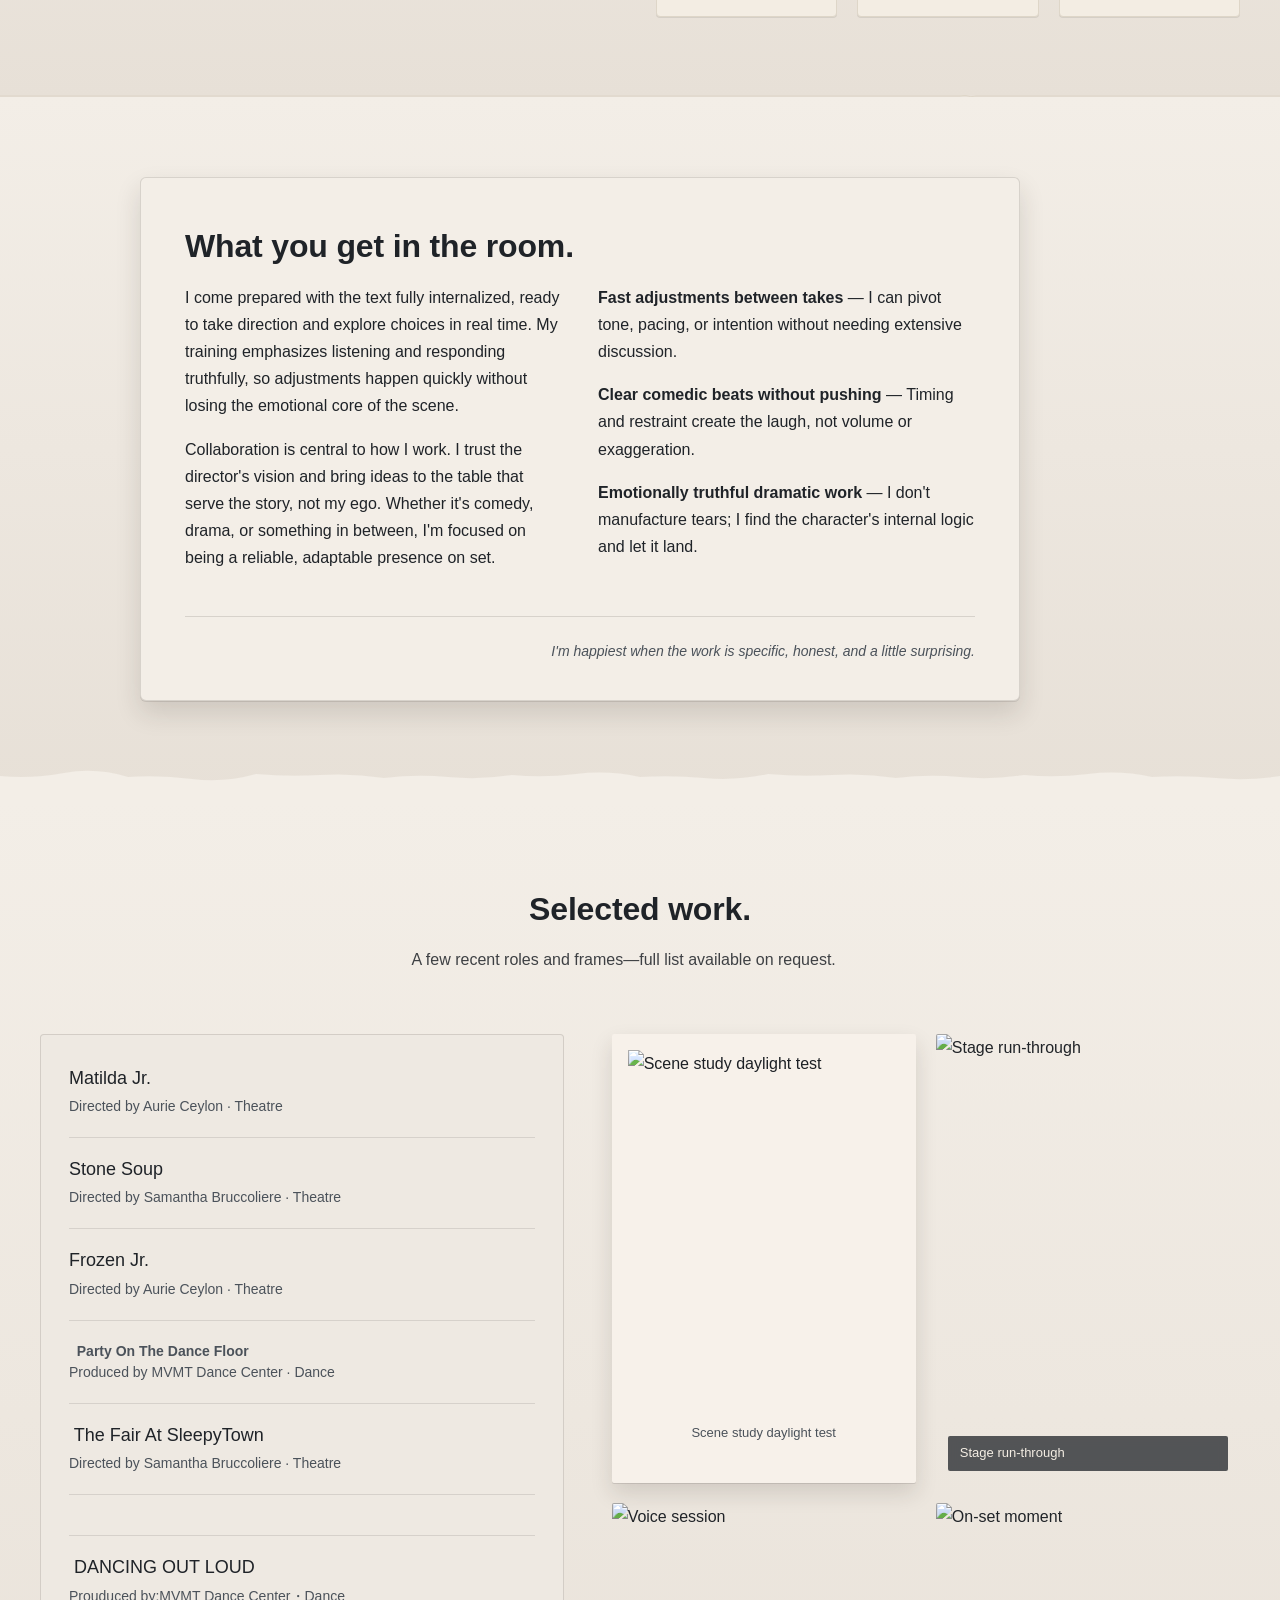
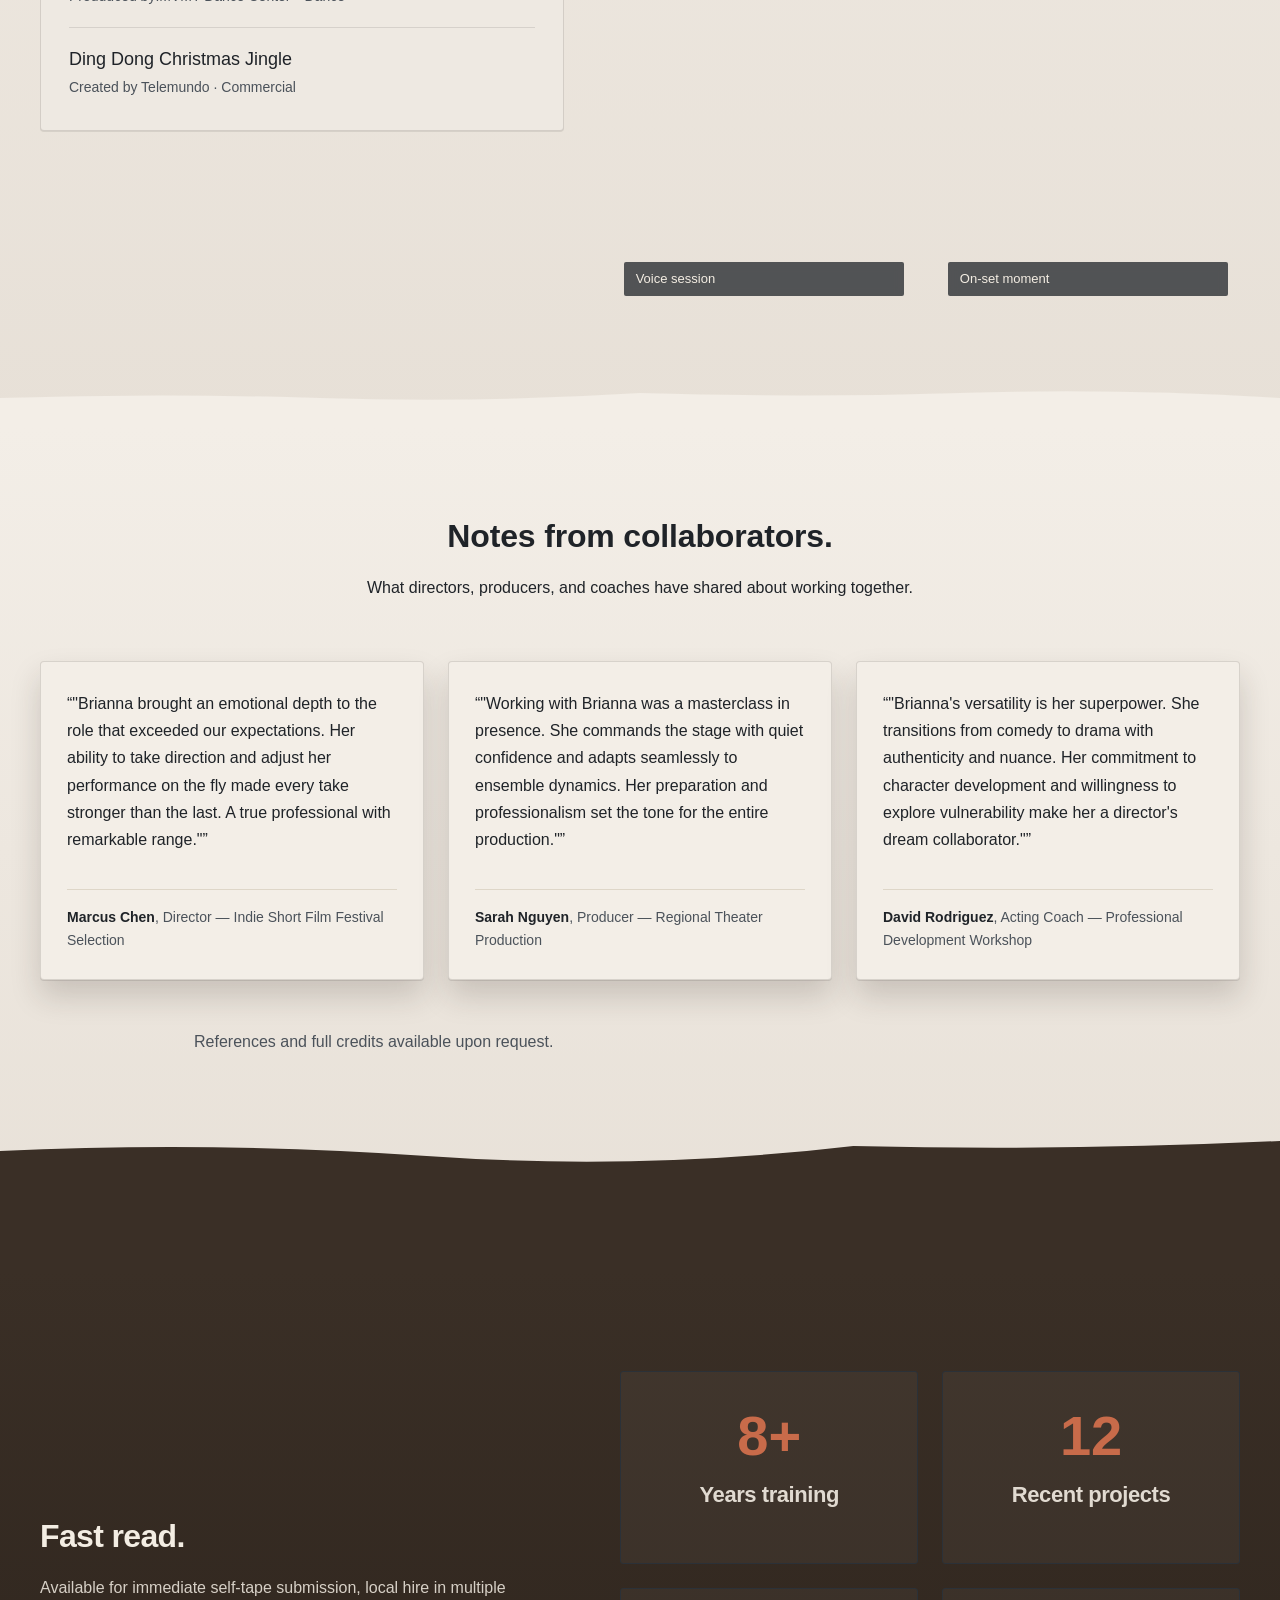
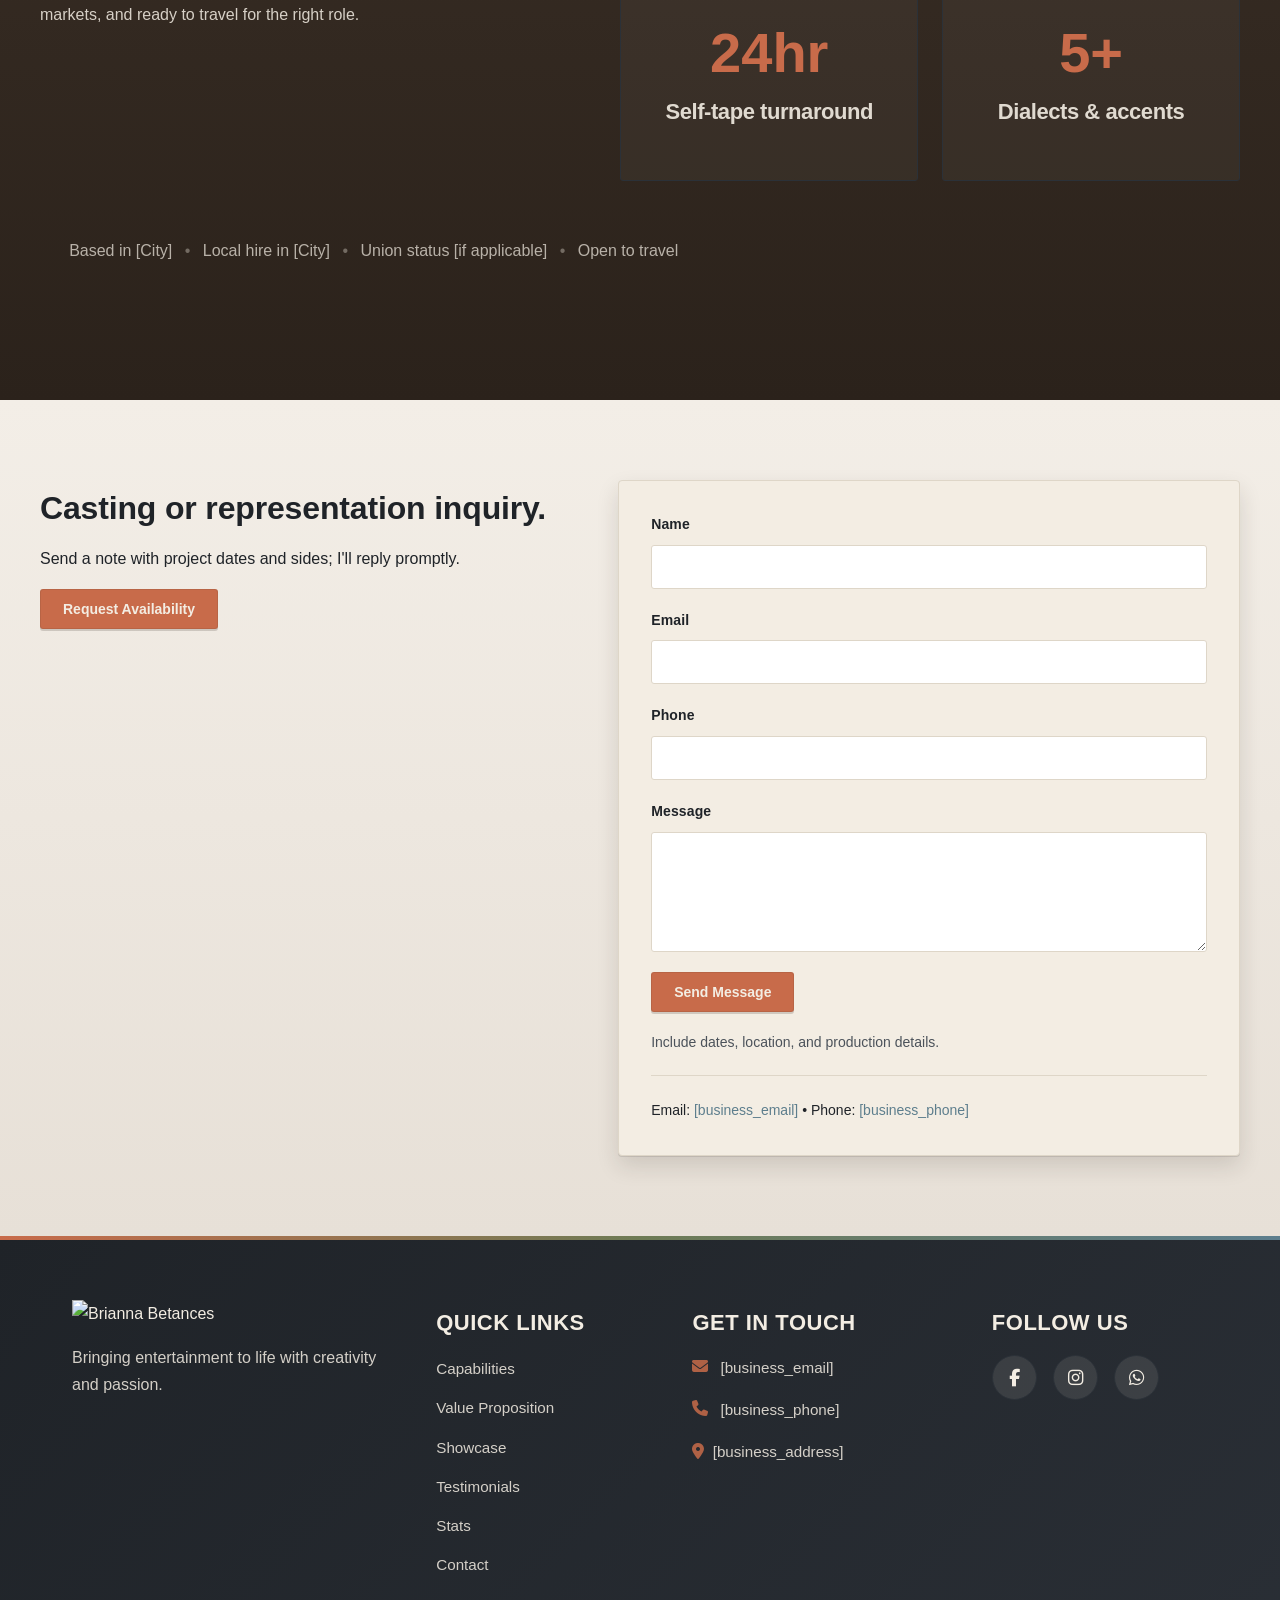
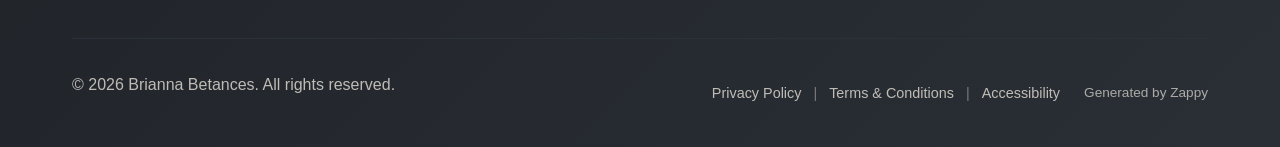
==== commit 643286d5: "Background sync: Progressive GitHub Sync" ====
--- a/index.html
+++ b/index.html
@@ -933,15 +933,15 @@
           </div>
           <div class="credit-item">
             
-            <div class="credit-detail zappy-editable" style=""><p class="" style="">Produced byMVMT Dance Center · Dance&nbsp;</p></div>
+            <div class="credit-detail" style=""></div>
           </div>
           <div class="credit-item">
-            <div class="credit-role zappy-editable">Principal / Commercial</div>
-            <div class="credit-detail zappy-editable">Agency: Creative Minds · Commercial</div>
+            <div class="credit-role zappy-editable" style="">&nbsp;DANCING OUT LOUD&nbsp;</div>
+            <div class="credit-detail zappy-editable" style="">Prouduced by:MVMT Dance Center・Dance</div>
           </div>
           <div class="credit-item">
-            <div class="credit-role zappy-editable">Recurring / Web Series</div>
-            <div class="credit-detail zappy-editable">Created by Digital Collective · Digital</div>
+            <div class="credit-role zappy-editable" style="">Ding Dong Christmas Jingle&nbsp;</div>
+            <div class="credit-detail zappy-editable" style="">Created by Telemundo · Commercial&nbsp;</div>
           </div>
         </div>
       </div><div class="gallery-grid">
@@ -963,7 +963,7 @@
         </div>
         
         <div class="gallery-item">
-          <div data-zappy-zoom-wrapper="true" data-element-id="img-1773113230455-0pg86o5mf" data-element-type="image" data-zappy-zoom-wrapper-width="480px" data-zappy-zoom-wrapper-height="643px" data-zappy-zoom-wrapper-width-mode="px" style="position: relative !important; overflow: visible !important; width: 100% !important; max-width: 100% !important; margin-left: auto !important; margin-right: auto !important; height: auto !important; display: block !important; min-height: 150px !important;" data-zappy-zoom-clip="true" data-zappy-wrapper-margins-applied="true" class=""><img data-placeholder="home-showcase-image-4" data-context="Candid on-set photo of young actor Brianna Betances between takes on a film production, natural lighting, showing authentic personality and professionalism" width="300" height="400" src="/assets/site-home-showcase-image-4.webp" alt="On-set moment" data-element-type="image" data-element-id="img-1773113230455-0pg86o5mf" class="zappy-editable-image" data-original-position="static" style="position: relative !important; object-position: 50% 50%; margin: 0px !important; width: 100% !important; height: auto !important; max-width: 100% !important; max-height: 300px !important; display: block !important; object-fit: cover !important;" data-zappy-zoom="1.02"></div>
+          <div data-zappy-zoom-wrapper="true" data-element-id="img-1773113230455-0pg86o5mf" data-element-type="image" data-zappy-zoom-wrapper-width="480px" data-zappy-zoom-wrapper-height="643px" data-zappy-zoom-wrapper-width-mode="px" style="position: relative !important; overflow: visible !important; width: 100% !important; max-width: 100% !important; margin-left: auto !important; margin-right: auto !important; height: auto !important; display: block !important; min-height: 150px !important;" data-zappy-zoom-clip="true" data-zappy-wrapper-margins-applied="true" class=""><img data-placeholder="home-showcase-image-4" data-context="Candid on-set photo of young actor Brianna Betances between takes on a film production, natural lighting, showing authentic personality and professionalism" width="300" height="400" src="/assets/site-home-showcase-image-4.webp" alt="On-set moment" data-element-type="image" data-element-id="img-1773113230455-0pg86o5mf" class="zappy-editable-image" data-original-position="static" style="object-position: 50% 50%; position: relative !important; margin: 0px !important; width: 100% !important; height: auto !important; max-width: 100% !important; max-height: 300px !important; display: block !important; object-fit: cover !important;" data-zappy-zoom="1.02"></div>
           <div class="gallery-caption zappy-editable">On-set moment</div>
         </div>
       </div></div>
